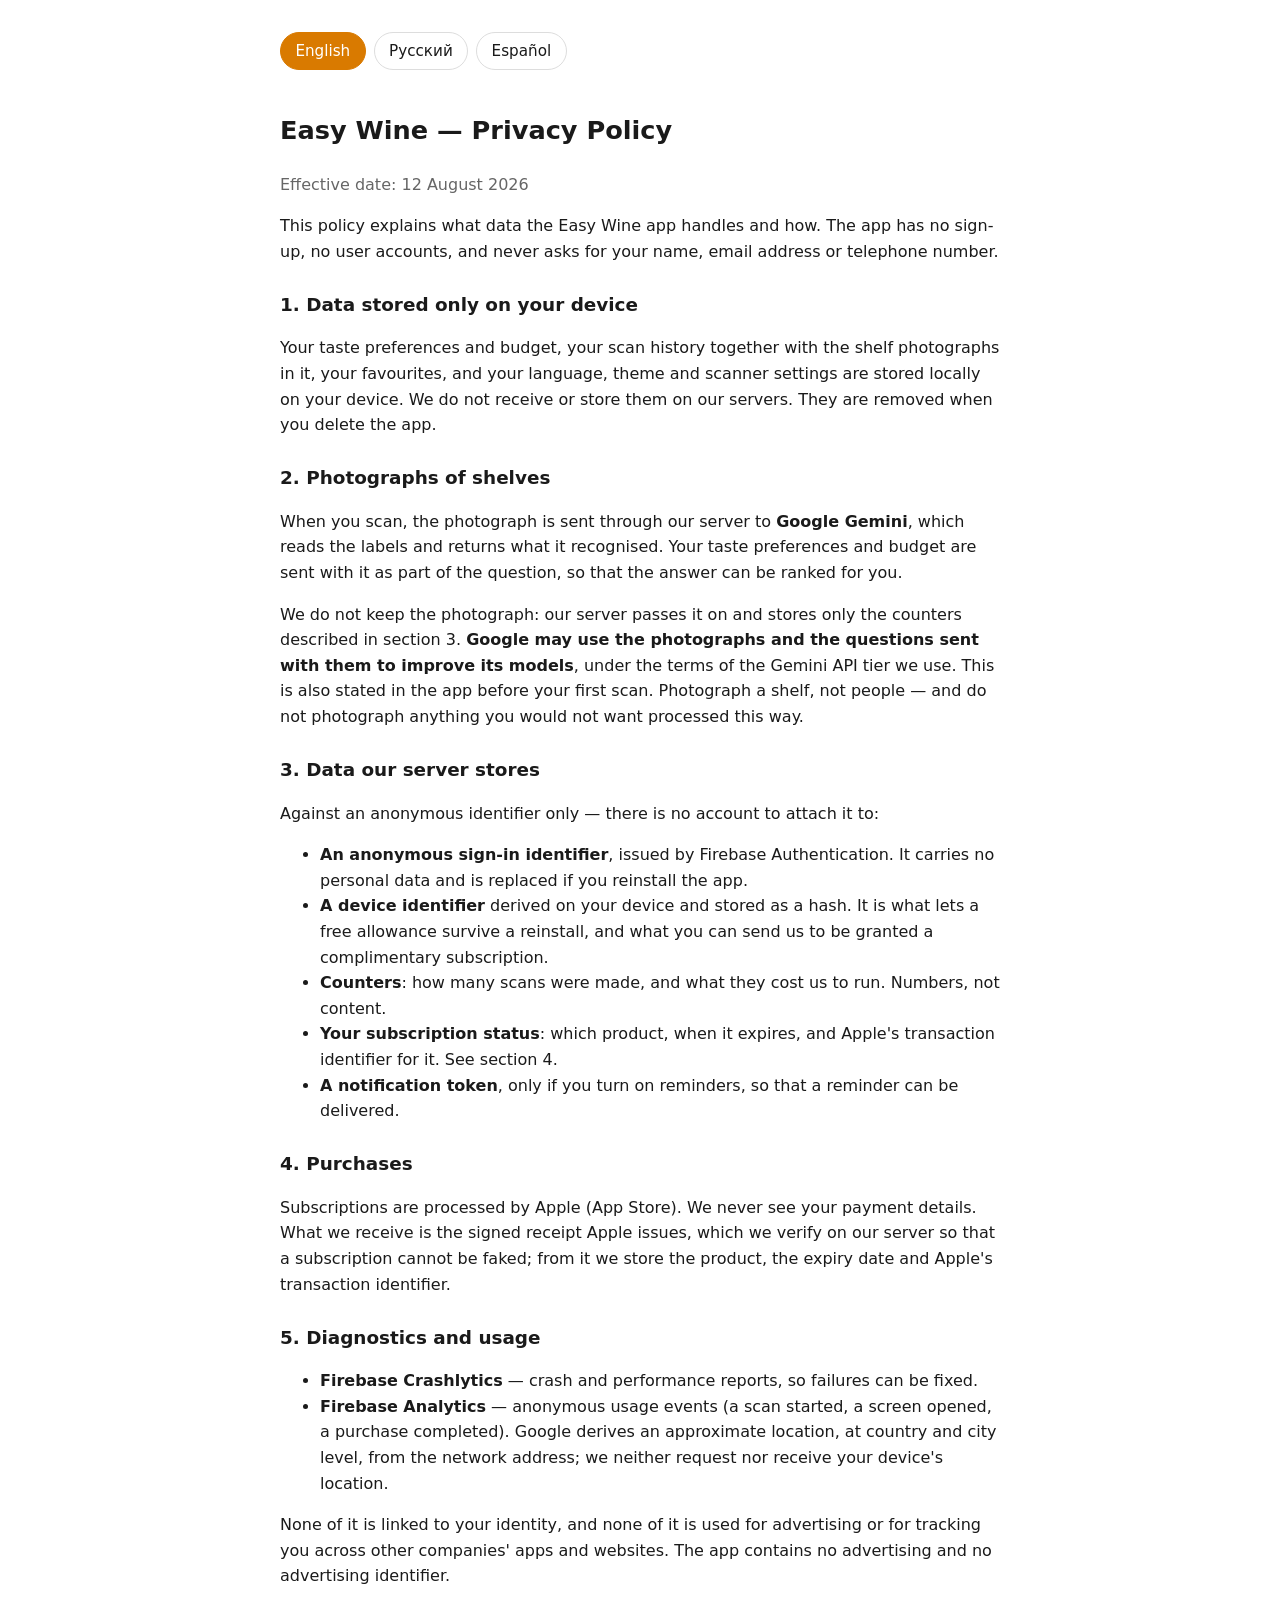
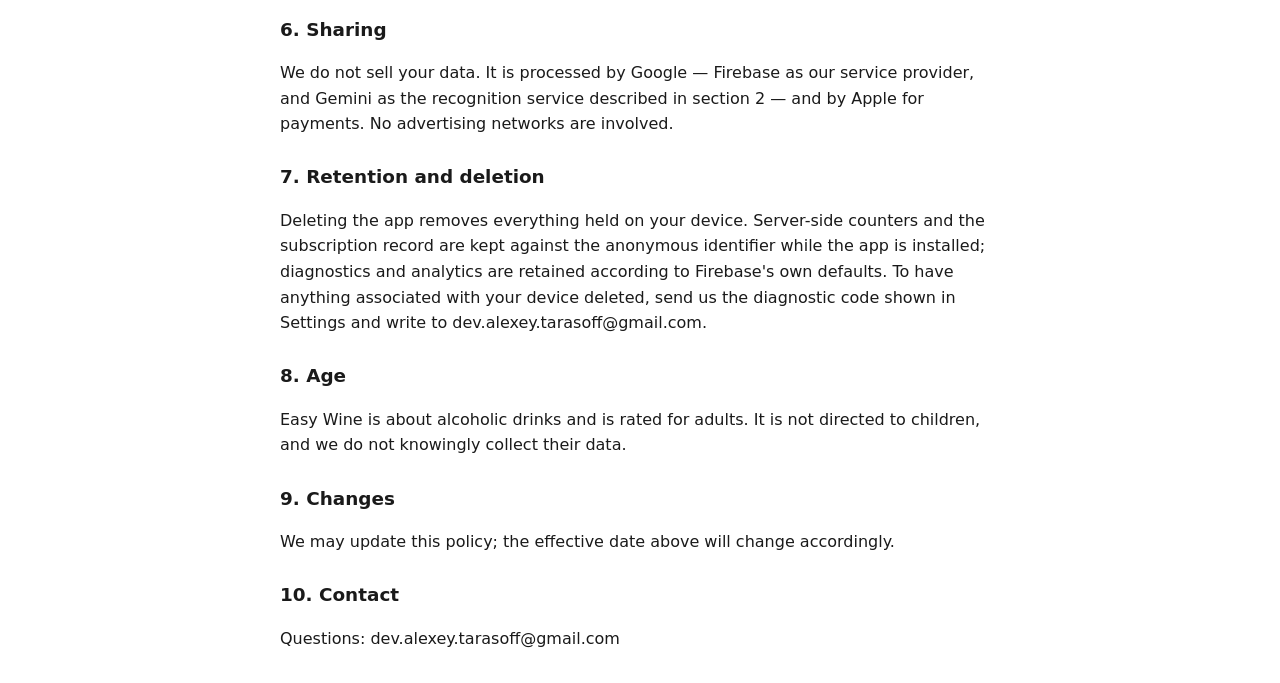
==== privacy-policy.html @ 425c682e "Publish the privacy policy, the terms and the support page Three documents in en/ru/es, chosen by th" ====
<!DOCTYPE html>
<html lang="en">
<head>
<meta charset="utf-8">
<meta name="viewport" content="width=device-width, initial-scale=1">
<title>Easy Wine — Privacy Policy</title>
<link rel="stylesheet" href="legal.css">
<!-- Records that scripting is on before anything paints, so the stacked no-JS layout never flashes. -->
<script>document.documentElement.className = 'js';</script>
</head>
<body>

<!-- Host this file (GitHub Pages) and use its URL in App Store Connect and in the app's paywall.
     Unlike EasyCook there is no in-app copy of this text to drift from: the app links out to the
     hosted page, so this file is the only wording there is. Section 2 must keep matching the
     notice shown before the first scan (Strings.Notice.body) and the App Privacy answers in
     docs/TESTFLIGHT.md — those three are the ones a reviewer can hold side by side. -->

<section data-lang="en" data-title="Easy Wine — Privacy Policy">
<h1>Easy Wine — Privacy Policy</h1>
<p class="muted">Effective date: 12 August 2026</p>

<p>This policy explains what data the Easy Wine app handles and how. The app has no sign-up, no user accounts, and never asks for your name, email address or telephone number.</p>

<h2>1. Data stored only on your device</h2>
<p>Your taste preferences and budget, your scan history together with the shelf photographs in it, your favourites, and your language, theme and scanner settings are stored locally on your device. We do not receive or store them on our servers. They are removed when you delete the app.</p>

<h2>2. Photographs of shelves</h2>
<p>When you scan, the photograph is sent through our server to <strong>Google Gemini</strong>, which reads the labels and returns what it recognised. Your taste preferences and budget are sent with it as part of the question, so that the answer can be ranked for you.</p>
<p>We do not keep the photograph: our server passes it on and stores only the counters described in section 3. <strong>Google may use the photographs and the questions sent with them to improve its models</strong>, under the terms of the Gemini API tier we use. This is also stated in the app before your first scan. Photograph a shelf, not people — and do not photograph anything you would not want processed this way.</p>

<h2>3. Data our server stores</h2>
<p>Against an anonymous identifier only — there is no account to attach it to:</p>
<ul>
  <li><strong>An anonymous sign-in identifier</strong>, issued by Firebase Authentication. It carries no personal data and is replaced if you reinstall the app.</li>
  <li><strong>A device identifier</strong> derived on your device and stored as a hash. It is what lets a free allowance survive a reinstall, and what you can send us to be granted a complimentary subscription.</li>
  <li><strong>Counters</strong>: how many scans were made, and what they cost us to run. Numbers, not content.</li>
  <li><strong>Your subscription status</strong>: which product, when it expires, and Apple's transaction identifier for it. See section 4.</li>
  <li><strong>A notification token</strong>, only if you turn on reminders, so that a reminder can be delivered.</li>
</ul>

<h2>4. Purchases</h2>
<p>Subscriptions are processed by Apple (App Store). We never see your payment details. What we receive is the signed receipt Apple issues, which we verify on our server so that a subscription cannot be faked; from it we store the product, the expiry date and Apple's transaction identifier.</p>

<h2>5. Diagnostics and usage</h2>
<ul>
  <li><strong>Firebase Crashlytics</strong> — crash and performance reports, so failures can be fixed.</li>
  <li><strong>Firebase Analytics</strong> — anonymous usage events (a scan started, a screen opened, a purchase completed). Google derives an approximate location, at country and city level, from the network address; we neither request nor receive your device's location.</li>
</ul>
<p>None of it is linked to your identity, and none of it is used for advertising or for tracking you across other companies' apps and websites. The app contains no advertising and no advertising identifier.</p>

<h2>6. Sharing</h2>
<p>We do not sell your data. It is processed by Google — Firebase as our service provider, and Gemini as the recognition service described in section 2 — and by Apple for payments. No advertising networks are involved.</p>

<h2>7. Retention and deletion</h2>
<p>Deleting the app removes everything held on your device. Server-side counters and the subscription record are kept against the anonymous identifier while the app is installed; diagnostics and analytics are retained according to Firebase's own defaults. To have anything associated with your device deleted, send us the diagnostic code shown in Settings and write to dev.alexey.tarasoff@gmail.com.</p>

<h2>8. Age</h2>
<p>Easy Wine is about alcoholic drinks and is rated for adults. It is not directed to children, and we do not knowingly collect their data.</p>

<h2>9. Changes</h2>
<p>We may update this policy; the effective date above will change accordingly.</p>

<h2>10. Contact</h2>
<p>Questions: dev.alexey.tarasoff@gmail.com</p>
</section>

<section data-lang="ru" lang="ru" data-title="Easy Wine — Политика конфиденциальности">
<h1>Easy Wine — Политика конфиденциальности</h1>
<p class="muted">Дата вступления в силу: 12 августа 2026</p>

<p>Эта политика описывает, какие данные обрабатывает приложение Easy Wine. В приложении нет регистрации и аккаунтов; мы не спрашиваем ни имя, ни почту, ни телефон.</p>

<h2>1. Данные, которые хранятся только на устройстве</h2>
<p>Ваши вкусовые предпочтения и бюджет, история сканов вместе с фотографиями полок, избранное, а также язык, тема и настройки сканера хранятся локально на вашем устройстве. Мы не получаем и не храним их на своих серверах. Они удаляются вместе с приложением.</p>

<h2>2. Фотографии полок</h2>
<p>Когда вы сканируете полку, фотография уходит через наш сервер в <strong>Google Gemini</strong>: он читает этикетки и возвращает распознанное. Вместе с ней передаются ваши вкусовые предпочтения и бюджет — как часть вопроса, чтобы ответ был отсортирован под вас.</p>
<p>Фотографию мы у себя не храним: сервер передаёт её дальше и сохраняет только счётчики из раздела 3. <strong>Google вправе использовать фотографии и заданные с ними вопросы для улучшения своих моделей</strong> — на условиях того тарифа Gemini API, которым мы пользуемся. То же самое сказано в приложении перед первым сканом. Снимайте полку, а не людей, и не снимайте того, что не хотели бы отправлять на такую обработку.</p>

<h2>3. Данные, которые хранит наш сервер</h2>
<p>Только против анонимного идентификатора — привязывать их не к чему, аккаунта нет:</p>
<ul>
  <li><strong>Анонимный идентификатор входа</strong>, выданный Firebase Authentication. Личных данных не несёт и заменяется при переустановке приложения.</li>
  <li><strong>Идентификатор устройства</strong>, вычисленный на устройстве и сохранённый в виде хеша. Именно он позволяет бесплатным сканам пережить переустановку, и его же можно прислать нам, чтобы получить подписку в подарок.</li>
  <li><strong>Счётчики</strong>: сколько сканов сделано и во сколько они нам обошлись. Числа, не содержимое.</li>
  <li><strong>Статус подписки</strong>: какой продукт, до какого числа и идентификатор транзакции Apple. См. раздел 4.</li>
  <li><strong>Токен уведомлений</strong> — только если вы включили напоминания, чтобы напоминание могло дойти.</li>
</ul>

<h2>4. Покупки</h2>
<p>Подписки обрабатывает Apple (App Store). Платёжных данных мы не видим никогда. К нам приходит подписанный Apple чек, который мы проверяем на своём сервере, чтобы подписку нельзя было подделать; из него сохраняются продукт, дата окончания и идентификатор транзакции Apple.</p>

<h2>5. Диагностика и использование</h2>
<ul>
  <li><strong>Firebase Crashlytics</strong> — отчёты о сбоях и производительности, чтобы чинить ошибки.</li>
  <li><strong>Firebase Analytics</strong> — анонимные события использования (скан начался, экран открыт, покупка совершена). По сетевому адресу Google определяет приблизительное местоположение с точностью до страны и города; собственную геолокацию устройства мы не запрашиваем и не получаем.</li>
</ul>
<p>Ничто из этого не привязано к вашей личности и не используется ни для рекламы, ни для слежения за вами в чужих приложениях и сайтах. Рекламы и рекламного идентификатора в приложении нет.</p>

<h2>6. Передача данных</h2>
<p>Мы не продаём ваши данные. Их обрабатывает Google — Firebase как наш поставщик услуг и Gemini как сервис распознавания из раздела 2 — и Apple для платежей. Рекламные сети не участвуют.</p>

<h2>7. Хранение и удаление</h2>
<p>Удаление приложения убирает всё, что лежало на устройстве. Серверные счётчики и запись о подписке хранятся против анонимного идентификатора, пока приложение установлено; диагностика и аналитика — по умолчанию Firebase. Чтобы удалить связанное с вашим устройством, пришлите код диагностики из настроек на dev.alexey.tarasoff@gmail.com.</p>

<h2>8. Возраст</h2>
<p>Easy Wine — приложение об алкогольных напитках, с возрастным рейтингом для взрослых. Детям оно не адресовано, и мы сознательно не собираем их данные.</p>

<h2>9. Изменения</h2>
<p>Мы можем обновлять эту политику; дата вступления в силу выше будет соответственно меняться.</p>

<h2>10. Контакты</h2>
<p>Вопросы: dev.alexey.tarasoff@gmail.com</p>
</section>

<section data-lang="es" lang="es" data-title="Easy Wine — Política de privacidad">
<h1>Easy Wine — Política de privacidad</h1>
<p class="muted">Fecha de entrada en vigor: 12 de agosto de 2026</p>

<p>Esta política describe qué datos trata la aplicación Easy Wine. La aplicación no tiene registro ni cuentas de usuario, y nunca pide tu nombre, tu correo electrónico ni tu teléfono.</p>

<h2>1. Datos que se guardan solo en tu dispositivo</h2>
<p>Tus preferencias de gusto y tu presupuesto, el historial de escaneos junto con las fotografías de estanterías que contiene, tus favoritos y los ajustes de idioma, tema y escáner se guardan localmente en tu dispositivo. No los recibimos ni los almacenamos en nuestros servidores. Se eliminan al desinstalar la aplicación.</p>

<h2>2. Fotografías de estanterías</h2>
<p>Al escanear, la fotografía se envía a través de nuestro servidor a <strong>Google Gemini</strong>, que lee las etiquetas y devuelve lo que ha reconocido. Tus preferencias de gusto y tu presupuesto se envían con ella como parte de la pregunta, para que la respuesta se ordene pensando en ti.</p>
<p>Nosotros no conservamos la fotografía: nuestro servidor la transmite y guarda únicamente los contadores del apartado 3. <strong>Google puede usar las fotografías y las preguntas enviadas con ellas para mejorar sus modelos</strong>, según las condiciones del nivel de la API de Gemini que utilizamos. Esto también se indica en la aplicación antes del primer escaneo. Fotografía la estantería, no a personas, y no fotografíes nada que no quieras que se procese así.</p>

<h2>3. Datos que guarda nuestro servidor</h2>
<p>Solo frente a un identificador anónimo: no hay ninguna cuenta a la que vincularlos.</p>
<ul>
  <li><strong>Un identificador de inicio de sesión anónimo</strong>, emitido por Firebase Authentication. No contiene datos personales y se sustituye si reinstalas la aplicación.</li>
  <li><strong>Un identificador de dispositivo</strong>, calculado en tu dispositivo y guardado como hash. Es lo que permite que la cuota gratuita sobreviva a una reinstalación, y lo que puedes enviarnos para recibir una suscripción de regalo.</li>
  <li><strong>Contadores</strong>: cuántos escaneos se han hecho y cuánto nos han costado. Números, no contenido.</li>
  <li><strong>El estado de tu suscripción</strong>: qué producto, hasta cuándo y el identificador de transacción de Apple. Véase el apartado 4.</li>
  <li><strong>Un token de notificaciones</strong>, solo si activas los recordatorios, para que el recordatorio pueda llegar.</li>
</ul>

<h2>4. Compras</h2>
<p>Las suscripciones las procesa Apple (App Store). Nunca vemos tus datos de pago. Lo que recibimos es el recibo firmado que emite Apple, que verificamos en nuestro servidor para que una suscripción no se pueda falsificar; de él guardamos el producto, la fecha de caducidad y el identificador de transacción de Apple.</p>

<h2>5. Diagnóstico y uso</h2>
<ul>
  <li><strong>Firebase Crashlytics</strong> — informes de fallos y de rendimiento, para poder corregir errores.</li>
  <li><strong>Firebase Analytics</strong> — eventos de uso anónimos (un escaneo iniciado, una pantalla abierta, una compra completada). A partir de la dirección de red, Google deduce una ubicación aproximada a nivel de país y ciudad; nosotros no solicitamos ni recibimos la ubicación de tu dispositivo.</li>
</ul>
<p>Nada de esto está vinculado a tu identidad ni se usa para publicidad ni para seguirte por aplicaciones y sitios de otras empresas. La aplicación no contiene publicidad ni identificador publicitario.</p>

<h2>6. Cesión de datos</h2>
<p>No vendemos tus datos. Los trata Google — Firebase como proveedor de servicios y Gemini como el servicio de reconocimiento del apartado 2 — y Apple para los pagos. No intervienen redes publicitarias.</p>

<h2>7. Conservación y eliminación</h2>
<p>Desinstalar la aplicación elimina todo lo que había en el dispositivo. Los contadores del servidor y el registro de la suscripción se conservan frente al identificador anónimo mientras la aplicación esté instalada; el diagnóstico y la analítica, según los valores predeterminados de Firebase. Para eliminar lo asociado a tu dispositivo, envía el código de diagnóstico que aparece en los ajustes a dev.alexey.tarasoff@gmail.com.</p>

<h2>8. Edad</h2>
<p>Easy Wine trata sobre bebidas alcohólicas y tiene una clasificación por edades para adultos. No está dirigida a menores y no recogemos sus datos de forma consciente.</p>

<h2>9. Cambios</h2>
<p>Podemos actualizar esta política; la fecha de entrada en vigor indicada arriba cambiará en consecuencia.</p>

<h2>10. Contacto</h2>
<p>Preguntas: dev.alexey.tarasoff@gmail.com</p>
</section>

<script src="lang.js"></script>
</body>
</html>
---- legal.css ----
/* Shared by every page in this directory. Static hosting, no build step — one stylesheet instead of
   the same block pasted into four files, which is how the four had already drifted apart. */

body { font: 16px/1.6 -apple-system, system-ui, sans-serif; max-width: 720px; margin: 2rem auto; padding: 0 1rem; color: #1a1a1a; }
h1 { font-size: 1.6rem; }
h2 { font-size: 1.15rem; margin-top: 1.6rem; }
a { color: #d97a00; }
.muted { color: #666; }

/* The switcher is built by lang.js, so with scripting off there is no dead control to click. */
.langs { display: flex; flex-wrap: wrap; gap: .5rem; margin: 0 0 2.5rem; }
.langs a { padding: .35rem .9rem; border: 1px solid #ddd; border-radius: 999px; text-decoration: none; color: #1a1a1a; font-size: .95rem; }
.langs a[aria-current="true"] { background: #d97a00; border-color: #d97a00; color: #fff; }

/* No JavaScript: nothing is hidden and the page reads as one document stacked in all three languages,
   which is what it did before the switcher existed. The rule separates those stacked copies; the `.js`
   variant below drops the separator once only one of them is on screen. The class is set in <head> so
   the stacked layout never flashes before the script at the end of <body> runs. */
[data-lang] + [data-lang] { margin-top: 3rem; padding-top: 2rem; border-top: 1px solid #ddd; }
.js [data-lang] + [data-lang] { margin-top: 0; padding-top: 0; border-top: none; }

@media (prefers-color-scheme: dark) {
  body { background: #141414; color: #e8e8e8; }
  .muted { color: #9a9a9a; }
  .langs a { border-color: #333; color: #e8e8e8; }
  [data-lang] + [data-lang] { border-top-color: #333; }
}
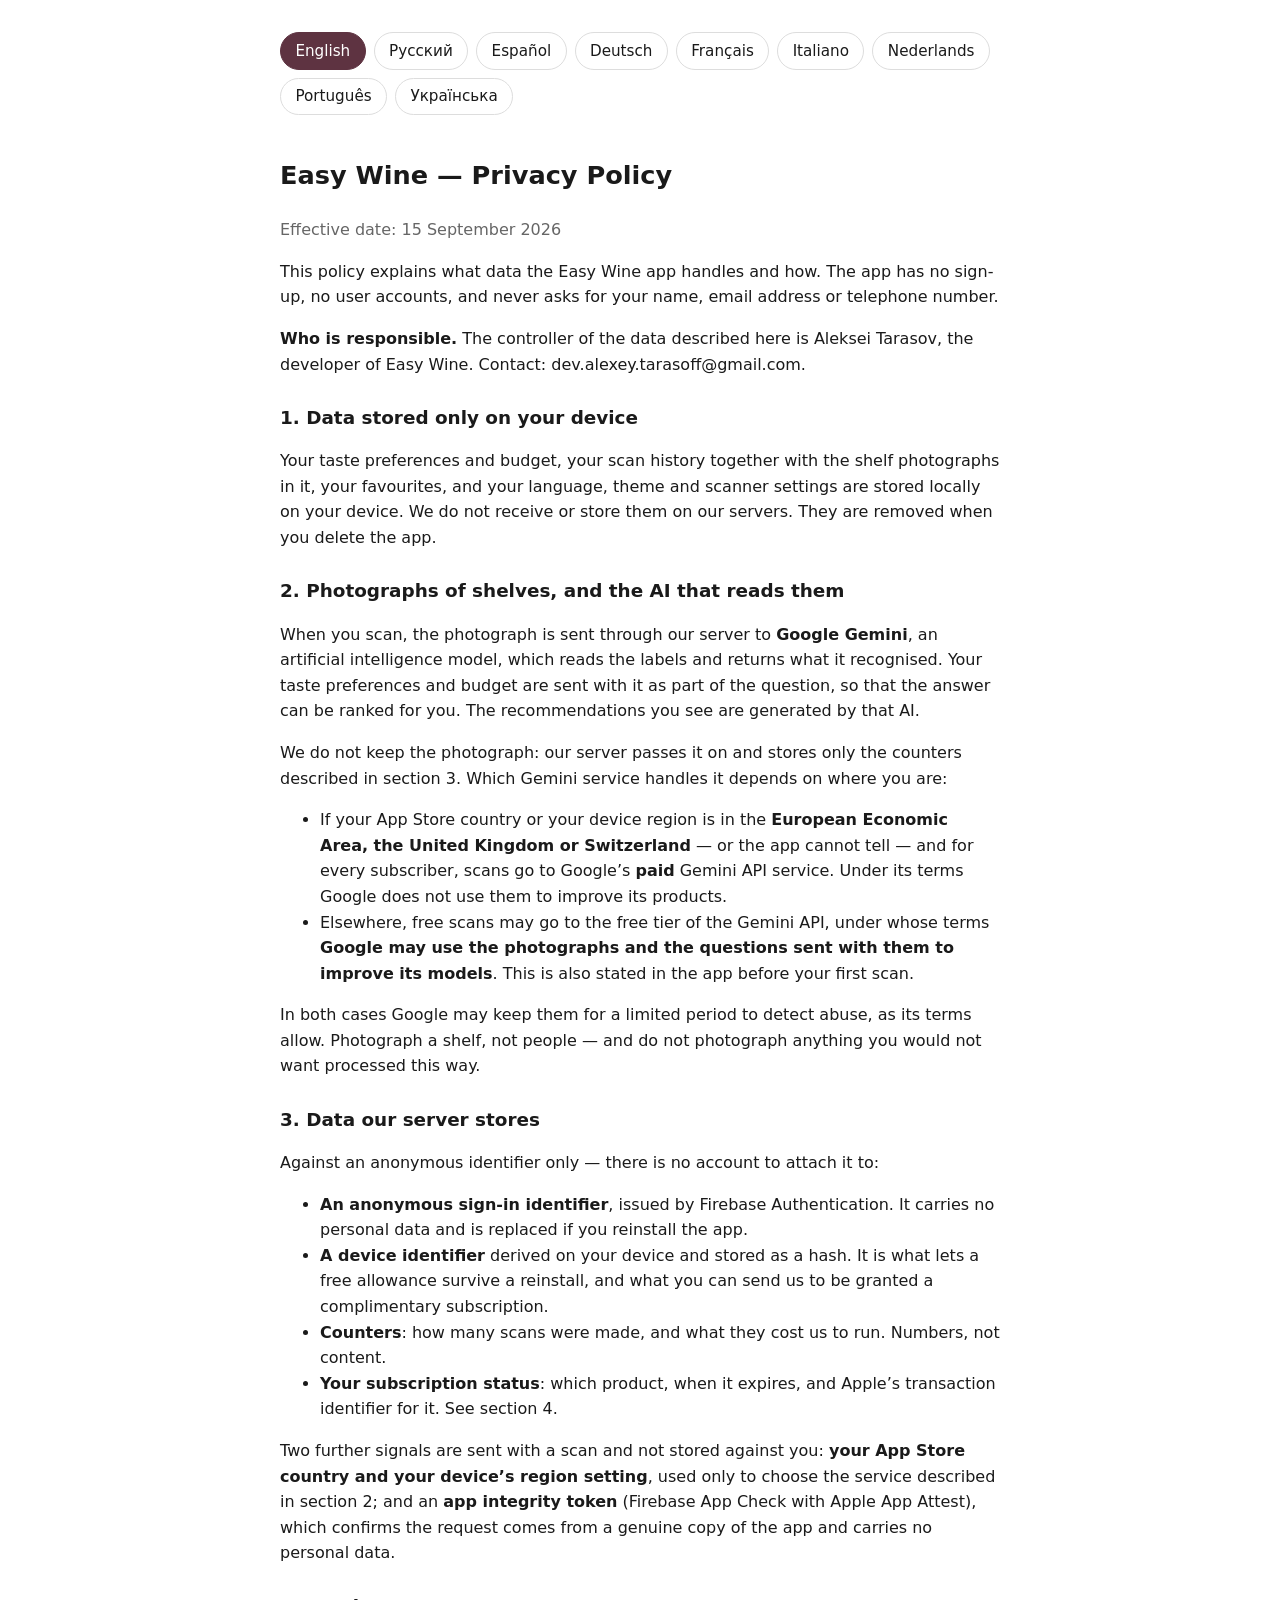
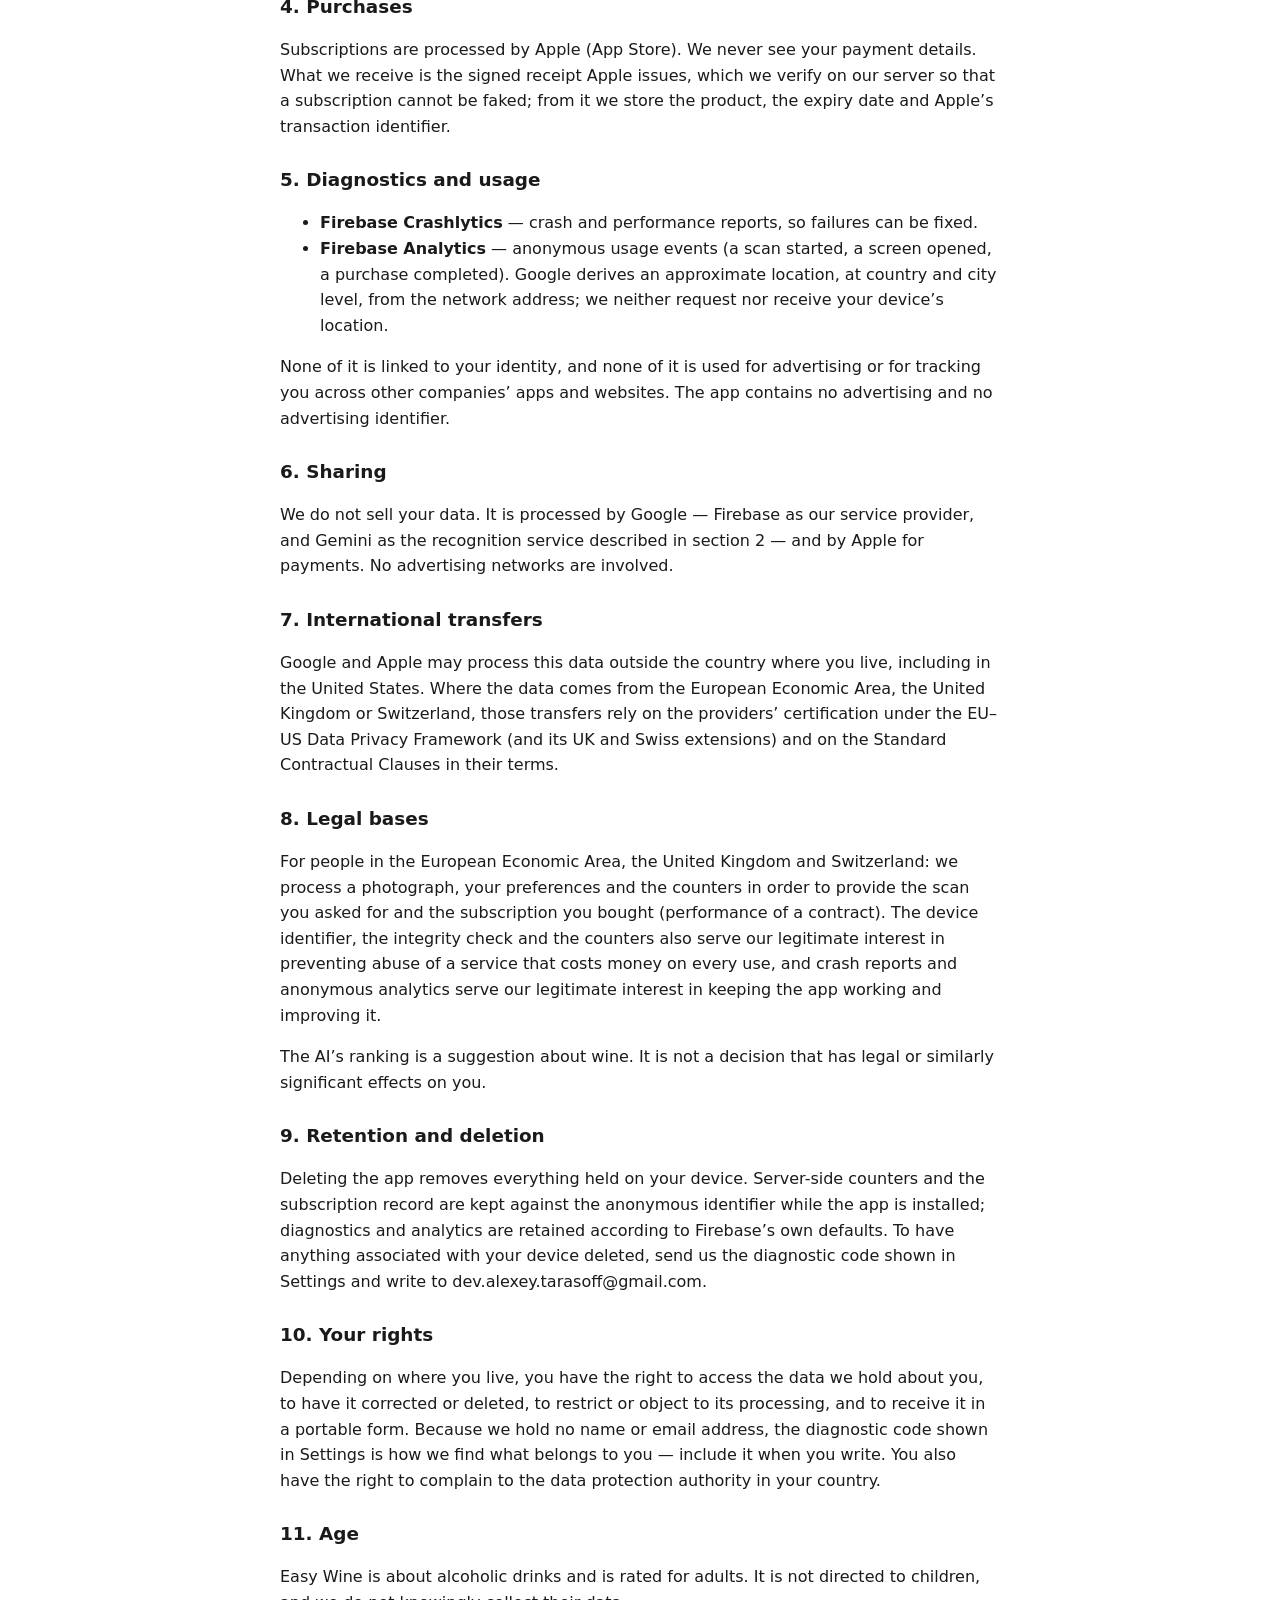
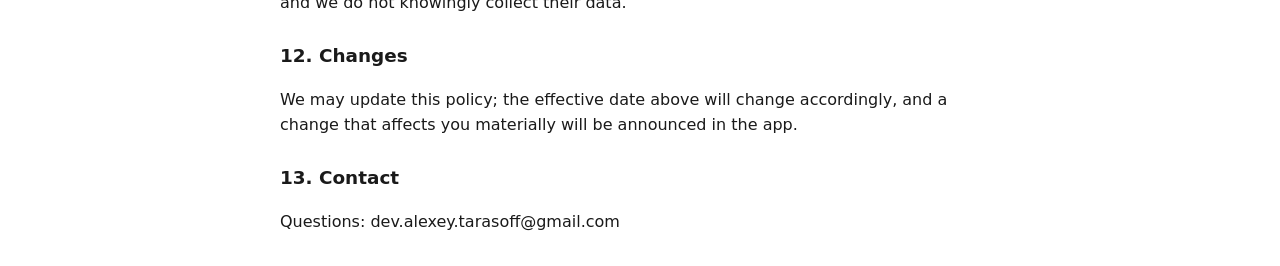
==== commit 14fb2394: "Nine languages; AI named, allowance changes and GDPR rights spelled out Published from easywine@0a36" ====
--- a/privacy-policy.html
+++ b/privacy-policy.html
@@ -18,16 +18,22 @@
 
 <section data-lang="en" data-title="Easy Wine — Privacy Policy">
 <h1>Easy Wine — Privacy Policy</h1>
-<p class="muted">Effective date: 12 August 2026</p>
+<p class="muted">Effective date: 15 September 2026</p>
 
 <p>This policy explains what data the Easy Wine app handles and how. The app has no sign-up, no user accounts, and never asks for your name, email address or telephone number.</p>
+<p><strong>Who is responsible.</strong> The controller of the data described here is Aleksei Tarasov, the developer of Easy Wine. Contact: dev.alexey.tarasoff@gmail.com.</p>
 
 <h2>1. Data stored only on your device</h2>
 <p>Your taste preferences and budget, your scan history together with the shelf photographs in it, your favourites, and your language, theme and scanner settings are stored locally on your device. We do not receive or store them on our servers. They are removed when you delete the app.</p>
 
-<h2>2. Photographs of shelves</h2>
-<p>When you scan, the photograph is sent through our server to <strong>Google Gemini</strong>, which reads the labels and returns what it recognised. Your taste preferences and budget are sent with it as part of the question, so that the answer can be ranked for you.</p>
-<p>We do not keep the photograph: our server passes it on and stores only the counters described in section 3. <strong>Google may use the photographs and the questions sent with them to improve its models</strong>, under the terms of the Gemini API tier we use. This is also stated in the app before your first scan. Photograph a shelf, not people — and do not photograph anything you would not want processed this way.</p>
+<h2>2. Photographs of shelves, and the AI that reads them</h2>
+<p>When you scan, the photograph is sent through our server to <strong>Google Gemini</strong>, an artificial intelligence model, which reads the labels and returns what it recognised. Your taste preferences and budget are sent with it as part of the question, so that the answer can be ranked for you. The recommendations you see are generated by that AI.</p>
+<p>We do not keep the photograph: our server passes it on and stores only the counters described in section 3. Which Gemini service handles it depends on where you are:</p>
+<ul>
+  <li>If your App Store country or your device region is in the <strong>European Economic Area, the United Kingdom or Switzerland</strong> — or the app cannot tell — and for every subscriber, scans go to Google’s <strong>paid</strong> Gemini API service. Under its terms Google does not use them to improve its products.</li>
+  <li>Elsewhere, free scans may go to the free tier of the Gemini API, under whose terms <strong>Google may use the photographs and the questions sent with them to improve its models</strong>. This is also stated in the app before your first scan.</li>
+</ul>
+<p>In both cases Google may keep them for a limited period to detect abuse, as its terms allow. Photograph a shelf, not people — and do not photograph anything you would not want processed this way.</p>
 
 <h2>3. Data our server stores</h2>
 <p>Against an anonymous identifier only — there is no account to attach it to:</p>
@@ -35,48 +41,64 @@
   <li><strong>An anonymous sign-in identifier</strong>, issued by Firebase Authentication. It carries no personal data and is replaced if you reinstall the app.</li>
   <li><strong>A device identifier</strong> derived on your device and stored as a hash. It is what lets a free allowance survive a reinstall, and what you can send us to be granted a complimentary subscription.</li>
   <li><strong>Counters</strong>: how many scans were made, and what they cost us to run. Numbers, not content.</li>
-  <li><strong>Your subscription status</strong>: which product, when it expires, and Apple's transaction identifier for it. See section 4.</li>
-  <li><strong>A notification token</strong>, only if you turn on reminders, so that a reminder can be delivered.</li>
-</ul>
+  <li><strong>Your subscription status</strong>: which product, when it expires, and Apple’s transaction identifier for it. See section 4.</li>
+</ul>
+<p>Two further signals are sent with a scan and not stored against you: <strong>your App Store country and your device’s region setting</strong>, used only to choose the service described in section 2; and an <strong>app integrity token</strong> (Firebase App Check with Apple App Attest), which confirms the request comes from a genuine copy of the app and carries no personal data.</p>
 
 <h2>4. Purchases</h2>
-<p>Subscriptions are processed by Apple (App Store). We never see your payment details. What we receive is the signed receipt Apple issues, which we verify on our server so that a subscription cannot be faked; from it we store the product, the expiry date and Apple's transaction identifier.</p>
+<p>Subscriptions are processed by Apple (App Store). We never see your payment details. What we receive is the signed receipt Apple issues, which we verify on our server so that a subscription cannot be faked; from it we store the product, the expiry date and Apple’s transaction identifier.</p>
 
 <h2>5. Diagnostics and usage</h2>
 <ul>
   <li><strong>Firebase Crashlytics</strong> — crash and performance reports, so failures can be fixed.</li>
-  <li><strong>Firebase Analytics</strong> — anonymous usage events (a scan started, a screen opened, a purchase completed). Google derives an approximate location, at country and city level, from the network address; we neither request nor receive your device's location.</li>
-</ul>
-<p>None of it is linked to your identity, and none of it is used for advertising or for tracking you across other companies' apps and websites. The app contains no advertising and no advertising identifier.</p>
+  <li><strong>Firebase Analytics</strong> — anonymous usage events (a scan started, a screen opened, a purchase completed). Google derives an approximate location, at country and city level, from the network address; we neither request nor receive your device’s location.</li>
+</ul>
+<p>None of it is linked to your identity, and none of it is used for advertising or for tracking you across other companies’ apps and websites. The app contains no advertising and no advertising identifier.</p>
 
 <h2>6. Sharing</h2>
 <p>We do not sell your data. It is processed by Google — Firebase as our service provider, and Gemini as the recognition service described in section 2 — and by Apple for payments. No advertising networks are involved.</p>
 
-<h2>7. Retention and deletion</h2>
-<p>Deleting the app removes everything held on your device. Server-side counters and the subscription record are kept against the anonymous identifier while the app is installed; diagnostics and analytics are retained according to Firebase's own defaults. To have anything associated with your device deleted, send us the diagnostic code shown in Settings and write to dev.alexey.tarasoff@gmail.com.</p>
-
-<h2>8. Age</h2>
+<h2>7. International transfers</h2>
+<p>Google and Apple may process this data outside the country where you live, including in the United States. Where the data comes from the European Economic Area, the United Kingdom or Switzerland, those transfers rely on the providers’ certification under the EU–US Data Privacy Framework (and its UK and Swiss extensions) and on the Standard Contractual Clauses in their terms.</p>
+
+<h2>8. Legal bases</h2>
+<p>For people in the European Economic Area, the United Kingdom and Switzerland: we process a photograph, your preferences and the counters in order to provide the scan you asked for and the subscription you bought (performance of a contract). The device identifier, the integrity check and the counters also serve our legitimate interest in preventing abuse of a service that costs money on every use, and crash reports and anonymous analytics serve our legitimate interest in keeping the app working and improving it.</p>
+<p>The AI’s ranking is a suggestion about wine. It is not a decision that has legal or similarly significant effects on you.</p>
+
+<h2>9. Retention and deletion</h2>
+<p>Deleting the app removes everything held on your device. Server-side counters and the subscription record are kept against the anonymous identifier while the app is installed; diagnostics and analytics are retained according to Firebase’s own defaults. To have anything associated with your device deleted, send us the diagnostic code shown in Settings and write to dev.alexey.tarasoff@gmail.com.</p>
+
+<h2>10. Your rights</h2>
+<p>Depending on where you live, you have the right to access the data we hold about you, to have it corrected or deleted, to restrict or object to its processing, and to receive it in a portable form. Because we hold no name or email address, the diagnostic code shown in Settings is how we find what belongs to you — include it when you write. You also have the right to complain to the data protection authority in your country.</p>
+
+<h2>11. Age</h2>
 <p>Easy Wine is about alcoholic drinks and is rated for adults. It is not directed to children, and we do not knowingly collect their data.</p>
 
-<h2>9. Changes</h2>
-<p>We may update this policy; the effective date above will change accordingly.</p>
-
-<h2>10. Contact</h2>
+<h2>12. Changes</h2>
+<p>We may update this policy; the effective date above will change accordingly, and a change that affects you materially will be announced in the app.</p>
+
+<h2>13. Contact</h2>
 <p>Questions: dev.alexey.tarasoff@gmail.com</p>
 </section>
 
 <section data-lang="ru" lang="ru" data-title="Easy Wine — Политика конфиденциальности">
 <h1>Easy Wine — Политика конфиденциальности</h1>
-<p class="muted">Дата вступления в силу: 12 августа 2026</p>
+<p class="muted">Дата вступления в силу: 15 сентября 2026</p>
 
 <p>Эта политика описывает, какие данные обрабатывает приложение Easy Wine. В приложении нет регистрации и аккаунтов; мы не спрашиваем ни имя, ни почту, ни телефон.</p>
+<p><strong>Кто отвечает за данные.</strong> Оператор (контролёр) описанных здесь данных — Алексей Тарасов (Aleksei Tarasov), разработчик Easy Wine. Связь: dev.alexey.tarasoff@gmail.com.</p>
 
 <h2>1. Данные, которые хранятся только на устройстве</h2>
 <p>Ваши вкусовые предпочтения и бюджет, история сканов вместе с фотографиями полок, избранное, а также язык, тема и настройки сканера хранятся локально на вашем устройстве. Мы не получаем и не храним их на своих серверах. Они удаляются вместе с приложением.</p>
 
-<h2>2. Фотографии полок</h2>
-<p>Когда вы сканируете полку, фотография уходит через наш сервер в <strong>Google Gemini</strong>: он читает этикетки и возвращает распознанное. Вместе с ней передаются ваши вкусовые предпочтения и бюджет — как часть вопроса, чтобы ответ был отсортирован под вас.</p>
-<p>Фотографию мы у себя не храним: сервер передаёт её дальше и сохраняет только счётчики из раздела 3. <strong>Google вправе использовать фотографии и заданные с ними вопросы для улучшения своих моделей</strong> — на условиях того тарифа Gemini API, которым мы пользуемся. То же самое сказано в приложении перед первым сканом. Снимайте полку, а не людей, и не снимайте того, что не хотели бы отправлять на такую обработку.</p>
+<h2>2. Фотографии полок и ИИ, который их читает</h2>
+<p>Когда вы сканируете полку, фотография уходит через наш сервер в <strong>Google Gemini</strong> — модель искусственного интеллекта, — которая читает этикетки и возвращает распознанное. Вместе с ней передаются ваши вкусовые предпочтения и бюджет — как часть вопроса, чтобы ответ был отсортирован под вас. Рекомендации, которые вы видите, сгенерированы этим ИИ.</p>
+<p>Фотографию мы у себя не храним: сервер передаёт её дальше и сохраняет только счётчики из раздела 3. Какой сервис Gemini её обработает, зависит от того, где вы находитесь:</p>
+<ul>
+  <li>Если страна вашего App Store или регион устройства — в <strong>Европейской экономической зоне, Великобритании или Швейцарии</strong> (или приложение не может этого определить), а также для всех подписчиков сканы уходят в <strong>платный</strong> сервис Gemini API. По его условиям Google не использует их для улучшения своих продуктов.</li>
+  <li>В остальных случаях бесплатные сканы могут уходить в бесплатный уровень Gemini API, по условиям которого <strong>Google вправе использовать фотографии и заданные с ними вопросы для улучшения своих моделей</strong>. То же самое сказано в приложении перед первым сканом.</li>
+</ul>
+<p>В обоих случаях Google может хранить их ограниченное время для выявления злоупотреблений, как допускают его условия. Снимайте полку, а не людей, и не снимайте того, что не хотели бы отправлять на такую обработку.</p>
 
 <h2>3. Данные, которые хранит наш сервер</h2>
 <p>Только против анонимного идентификатора — привязывать их не к чему, аккаунта нет:</p>
@@ -85,8 +107,8 @@
   <li><strong>Идентификатор устройства</strong>, вычисленный на устройстве и сохранённый в виде хеша. Именно он позволяет бесплатным сканам пережить переустановку, и его же можно прислать нам, чтобы получить подписку в подарок.</li>
   <li><strong>Счётчики</strong>: сколько сканов сделано и во сколько они нам обошлись. Числа, не содержимое.</li>
   <li><strong>Статус подписки</strong>: какой продукт, до какого числа и идентификатор транзакции Apple. См. раздел 4.</li>
-  <li><strong>Токен уведомлений</strong> — только если вы включили напоминания, чтобы напоминание могло дойти.</li>
-</ul>
+</ul>
+<p>Ещё два сигнала отправляются вместе со сканом и не сохраняются за вами: <strong>страна вашего App Store и регион в настройках устройства</strong> — только чтобы выбрать сервис из раздела 2; и <strong>токен целостности приложения</strong> (Firebase App Check с Apple App Attest), который подтверждает, что запрос пришёл из настоящей копии приложения, и личных данных не несёт.</p>
 
 <h2>4. Покупки</h2>
 <p>Подписки обрабатывает Apple (App Store). Платёжных данных мы не видим никогда. К нам приходит подписанный Apple чек, который мы проверяем на своём сервере, чтобы подписку нельзя было подделать; из него сохраняются продукт, дата окончания и идентификатор транзакции Apple.</p>
@@ -101,31 +123,47 @@
 <h2>6. Передача данных</h2>
 <p>Мы не продаём ваши данные. Их обрабатывает Google — Firebase как наш поставщик услуг и Gemini как сервис распознавания из раздела 2 — и Apple для платежей. Рекламные сети не участвуют.</p>
 
-<h2>7. Хранение и удаление</h2>
+<h2>7. Трансграничная передача</h2>
+<p>Google и Apple могут обрабатывать эти данные за пределами страны вашего проживания, в том числе в США. Для данных из Европейской экономической зоны, Великобритании и Швейцарии такая передача опирается на сертификацию этих поставщиков по EU–US Data Privacy Framework (и его британскому и швейцарскому расширениям) и на стандартные договорные условия в их соглашениях.</p>
+
+<h2>8. Правовые основания</h2>
+<p>Для людей в Европейской экономической зоне, Великобритании и Швейцарии: фотографию, ваши предпочтения и счётчики мы обрабатываем, чтобы выполнить запрошенный вами скан и предоставить купленную подписку (исполнение договора). Идентификатор устройства, проверка целостности и счётчики служат также нашему законному интересу — не допускать злоупотреблений сервисом, каждое использование которого стоит денег; отчёты о сбоях и анонимная аналитика — законному интересу поддерживать работу приложения и улучшать его.</p>
+<p>Ранжирование от ИИ — это совет о вине. Оно не является решением, которое влечёт для вас юридические или сходные по значимости последствия.</p>
+
+<h2>9. Хранение и удаление</h2>
 <p>Удаление приложения убирает всё, что лежало на устройстве. Серверные счётчики и запись о подписке хранятся против анонимного идентификатора, пока приложение установлено; диагностика и аналитика — по умолчанию Firebase. Чтобы удалить связанное с вашим устройством, пришлите код диагностики из настроек на dev.alexey.tarasoff@gmail.com.</p>
 
-<h2>8. Возраст</h2>
+<h2>10. Ваши права</h2>
+<p>В зависимости от места проживания вы вправе получить доступ к данным, которые мы о вас храним, потребовать их исправить или удалить, ограничить их обработку или возразить против неё, а также получить их в переносимом виде. Имени и почты у нас нет, поэтому найти ваши данные позволяет код диагностики из настроек — приложите его к письму. Вы также вправе подать жалобу в орган по защите данных своей страны.</p>
+
+<h2>11. Возраст</h2>
 <p>Easy Wine — приложение об алкогольных напитках, с возрастным рейтингом для взрослых. Детям оно не адресовано, и мы сознательно не собираем их данные.</p>
 
-<h2>9. Изменения</h2>
-<p>Мы можем обновлять эту политику; дата вступления в силу выше будет соответственно меняться.</p>
-
-<h2>10. Контакты</h2>
+<h2>12. Изменения</h2>
+<p>Мы можем обновлять эту политику; дата вступления в силу выше будет соответственно меняться, а о существенных для вас изменениях мы сообщим в приложении.</p>
+
+<h2>13. Контакты</h2>
 <p>Вопросы: dev.alexey.tarasoff@gmail.com</p>
 </section>
 
 <section data-lang="es" lang="es" data-title="Easy Wine — Política de privacidad">
 <h1>Easy Wine — Política de privacidad</h1>
-<p class="muted">Fecha de entrada en vigor: 12 de agosto de 2026</p>
+<p class="muted">Fecha de entrada en vigor: 15 de septiembre de 2026</p>
 
 <p>Esta política describe qué datos trata la aplicación Easy Wine. La aplicación no tiene registro ni cuentas de usuario, y nunca pide tu nombre, tu correo electrónico ni tu teléfono.</p>
+<p><strong>Responsable.</strong> El responsable del tratamiento de los datos aquí descritos es Aleksei Tarasov, desarrollador de Easy Wine. Contacto: dev.alexey.tarasoff@gmail.com.</p>
 
 <h2>1. Datos que se guardan solo en tu dispositivo</h2>
 <p>Tus preferencias de gusto y tu presupuesto, el historial de escaneos junto con las fotografías de estanterías que contiene, tus favoritos y los ajustes de idioma, tema y escáner se guardan localmente en tu dispositivo. No los recibimos ni los almacenamos en nuestros servidores. Se eliminan al desinstalar la aplicación.</p>
 
-<h2>2. Fotografías de estanterías</h2>
-<p>Al escanear, la fotografía se envía a través de nuestro servidor a <strong>Google Gemini</strong>, que lee las etiquetas y devuelve lo que ha reconocido. Tus preferencias de gusto y tu presupuesto se envían con ella como parte de la pregunta, para que la respuesta se ordene pensando en ti.</p>
-<p>Nosotros no conservamos la fotografía: nuestro servidor la transmite y guarda únicamente los contadores del apartado 3. <strong>Google puede usar las fotografías y las preguntas enviadas con ellas para mejorar sus modelos</strong>, según las condiciones del nivel de la API de Gemini que utilizamos. Esto también se indica en la aplicación antes del primer escaneo. Fotografía la estantería, no a personas, y no fotografíes nada que no quieras que se procese así.</p>
+<h2>2. Fotografías de estanterías y la IA que las lee</h2>
+<p>Al escanear, la fotografía se envía a través de nuestro servidor a <strong>Google Gemini</strong>, un modelo de inteligencia artificial, que lee las etiquetas y devuelve lo que ha reconocido. Tus preferencias de gusto y tu presupuesto se envían con ella como parte de la pregunta, para que la respuesta se ordene pensando en ti. Las recomendaciones que ves las genera esa IA.</p>
+<p>Nosotros no conservamos la fotografía: nuestro servidor la transmite y guarda únicamente los contadores del apartado 3. Qué servicio de Gemini la trata depende de dónde estés:</p>
+<ul>
+  <li>Si el país de tu App Store o la región de tu dispositivo está en el <strong>Espacio Económico Europeo, el Reino Unido o Suiza</strong> — o la aplicación no puede saberlo —, y para todos los suscriptores, los escaneos van al servicio <strong>de pago</strong> de la API de Gemini. Según sus condiciones, Google no los usa para mejorar sus productos.</li>
+  <li>En los demás casos, los escaneos gratuitos pueden ir al nivel gratuito de la API de Gemini, según cuyas condiciones <strong>Google puede usar las fotografías y las preguntas enviadas con ellas para mejorar sus modelos</strong>. Esto también se indica en la aplicación antes del primer escaneo.</li>
+</ul>
+<p>En ambos casos Google puede conservarlos durante un tiempo limitado para detectar abusos, como permiten sus condiciones. Fotografía la estantería, no a personas, y no fotografíes nada que no quieras que se procese así.</p>
 
 <h2>3. Datos que guarda nuestro servidor</h2>
 <p>Solo frente a un identificador anónimo: no hay ninguna cuenta a la que vincularlos.</p>
@@ -134,8 +172,8 @@
   <li><strong>Un identificador de dispositivo</strong>, calculado en tu dispositivo y guardado como hash. Es lo que permite que la cuota gratuita sobreviva a una reinstalación, y lo que puedes enviarnos para recibir una suscripción de regalo.</li>
   <li><strong>Contadores</strong>: cuántos escaneos se han hecho y cuánto nos han costado. Números, no contenido.</li>
   <li><strong>El estado de tu suscripción</strong>: qué producto, hasta cuándo y el identificador de transacción de Apple. Véase el apartado 4.</li>
-  <li><strong>Un token de notificaciones</strong>, solo si activas los recordatorios, para que el recordatorio pueda llegar.</li>
-</ul>
+</ul>
+<p>Con cada escaneo se envían además dos señales que no se guardan asociadas a ti: <strong>el país de tu App Store y la región configurada en tu dispositivo</strong>, usados solo para elegir el servicio del apartado 2; y un <strong>token de integridad de la aplicación</strong> (Firebase App Check con Apple App Attest), que confirma que la solicitud procede de una copia auténtica de la aplicación y no contiene datos personales.</p>
 
 <h2>4. Compras</h2>
 <p>Las suscripciones las procesa Apple (App Store). Nunca vemos tus datos de pago. Lo que recibimos es el recibo firmado que emite Apple, que verificamos en nuestro servidor para que una suscripción no se pueda falsificar; de él guardamos el producto, la fecha de caducidad y el identificador de transacción de Apple.</p>
@@ -150,17 +188,417 @@
 <h2>6. Cesión de datos</h2>
 <p>No vendemos tus datos. Los trata Google — Firebase como proveedor de servicios y Gemini como el servicio de reconocimiento del apartado 2 — y Apple para los pagos. No intervienen redes publicitarias.</p>
 
-<h2>7. Conservación y eliminación</h2>
+<h2>7. Transferencias internacionales</h2>
+<p>Google y Apple pueden tratar estos datos fuera del país donde vives, incluso en Estados Unidos. Cuando los datos proceden del Espacio Económico Europeo, el Reino Unido o Suiza, esas transferencias se basan en la certificación de estos proveedores en el Marco de Privacidad de Datos UE-EE. UU. (y sus extensiones británica y suiza) y en las cláusulas contractuales tipo de sus condiciones.</p>
+
+<h2>8. Bases jurídicas</h2>
+<p>Para personas del Espacio Económico Europeo, el Reino Unido y Suiza: tratamos la fotografía, tus preferencias y los contadores para prestarte el escaneo que pides y la suscripción que has comprado (ejecución de un contrato). El identificador de dispositivo, la comprobación de integridad y los contadores sirven además a nuestro interés legítimo en evitar el abuso de un servicio que cuesta dinero en cada uso, y los informes de fallos y la analítica anónima, a nuestro interés legítimo en mantener la aplicación funcionando y mejorarla.</p>
+<p>La clasificación que hace la IA es una sugerencia sobre vinos. No es una decisión que produzca efectos jurídicos sobre ti ni te afecte de forma similarmente significativa.</p>
+
+<h2>9. Conservación y eliminación</h2>
 <p>Desinstalar la aplicación elimina todo lo que había en el dispositivo. Los contadores del servidor y el registro de la suscripción se conservan frente al identificador anónimo mientras la aplicación esté instalada; el diagnóstico y la analítica, según los valores predeterminados de Firebase. Para eliminar lo asociado a tu dispositivo, envía el código de diagnóstico que aparece en los ajustes a dev.alexey.tarasoff@gmail.com.</p>
 
-<h2>8. Edad</h2>
+<h2>10. Tus derechos</h2>
+<p>Según dónde vivas, tienes derecho a acceder a los datos que guardamos sobre ti, a rectificarlos o suprimirlos, a limitar u oponerte a su tratamiento y a recibirlos en un formato portable. Como no guardamos nombre ni correo, el código de diagnóstico de los ajustes es lo que nos permite encontrar lo que es tuyo: inclúyelo al escribirnos. También tienes derecho a reclamar ante la autoridad de protección de datos de tu país.</p>
+
+<h2>11. Edad</h2>
 <p>Easy Wine trata sobre bebidas alcohólicas y tiene una clasificación por edades para adultos. No está dirigida a menores y no recogemos sus datos de forma consciente.</p>
 
-<h2>9. Cambios</h2>
-<p>Podemos actualizar esta política; la fecha de entrada en vigor indicada arriba cambiará en consecuencia.</p>
-
-<h2>10. Contacto</h2>
+<h2>12. Cambios</h2>
+<p>Podemos actualizar esta política; la fecha de entrada en vigor indicada arriba cambiará en consecuencia, y los cambios que te afecten de forma sustancial se anunciarán en la aplicación.</p>
+
+<h2>13. Contacto</h2>
 <p>Preguntas: dev.alexey.tarasoff@gmail.com</p>
+</section>
+
+<section data-lang="de" lang="de" data-title="Easy Wine — Datenschutzerklärung">
+<h1>Easy Wine — Datenschutzerklärung</h1>
+<p class="muted">Gültig ab: 15. September 2026</p>
+
+<p>Diese Erklärung beschreibt, welche Daten die App Easy Wine verarbeitet und wie. Die App hat keine Registrierung und keine Nutzerkonten und fragt nie nach deinem Namen, deiner E-Mail-Adresse oder deiner Telefonnummer.</p>
+<p><strong>Wer verantwortlich ist.</strong> Verantwortlicher für die hier beschriebenen Daten ist Aleksei Tarasov, der Entwickler von Easy Wine. Kontakt: dev.alexey.tarasoff@gmail.com.</p>
+
+<h2>1. Nur auf deinem Gerät gespeicherte Daten</h2>
+<p>Deine Geschmacksvorlieben und dein Budget, dein Scan-Verlauf samt den darin enthaltenen Regalfotos, deine Favoriten sowie deine Einstellungen für Sprache, Erscheinungsbild und Scanner werden lokal auf deinem Gerät gespeichert. Wir erhalten sie nicht und speichern sie nicht auf unseren Servern. Sie werden entfernt, wenn du die App löschst.</p>
+
+<h2>2. Regalfotos und die KI, die sie liest</h2>
+<p>Wenn du scannst, wird das Foto über unseren Server an <strong>Google Gemini</strong> gesendet, ein Modell künstlicher Intelligenz, das die Etiketten liest und zurückgibt, was es erkannt hat. Deine Geschmacksvorlieben und dein Budget werden als Teil der Anfrage mitgesendet, damit die Antwort für dich sortiert werden kann. Die Empfehlungen, die du siehst, werden von dieser KI erzeugt.</p>
+<p>Wir bewahren das Foto nicht auf: Unser Server leitet es weiter und speichert nur die in Abschnitt 3 beschriebenen Zähler. Welcher Gemini-Dienst es verarbeitet, hängt davon ab, wo du dich befindest:</p>
+<ul>
+  <li>Wenn dein App-Store-Land oder die Region deines Geräts im <strong>Europäischen Wirtschaftsraum, im Vereinigten Königreich oder in der Schweiz</strong> liegt — oder die App das nicht feststellen kann — sowie für alle Abonnenten gehen Scans an den <strong>kostenpflichtigen</strong> Dienst der Gemini API von Google. Nach dessen Bedingungen verwendet Google sie nicht zur Verbesserung seiner Produkte.</li>
+  <li>Andernorts können Gratis-Scans an die kostenlose Stufe der Gemini API gehen, nach deren Bedingungen <strong>Google die Fotos und die mit ihnen gesendeten Anfragen zur Verbesserung seiner Modelle verwenden darf</strong>. Darauf weist die App auch vor deinem ersten Scan hin.</li>
+</ul>
+<p>In beiden Fällen kann Google sie, soweit seine Bedingungen dies zulassen, für einen begrenzten Zeitraum zur Erkennung von Missbrauch aufbewahren. Fotografiere ein Regal, keine Personen — und nichts, was du nicht auf diese Weise verarbeitet haben möchtest.</p>
+
+<h2>3. Auf unserem Server gespeicherte Daten</h2>
+<p>Ausschließlich zu einer anonymen Kennung — es gibt kein Konto, dem sie zugeordnet werden könnten:</p>
+<ul>
+  <li><strong>Eine anonyme Anmeldekennung</strong>, ausgegeben von Firebase Authentication. Sie enthält keine personenbezogenen Daten und wird ersetzt, wenn du die App neu installierst.</li>
+  <li><strong>Eine Gerätekennung</strong>, die auf deinem Gerät abgeleitet und als Hashwert gespeichert wird. Durch sie bleibt ein Gratis-Kontingent auch nach einer Neuinstallation erhalten, und du kannst sie uns senden, um ein kostenloses Abonnement zu erhalten.</li>
+  <li><strong>Zähler</strong>: wie viele Scans durchgeführt wurden und was ihre Ausführung uns gekostet hat. Zahlen, keine Inhalte.</li>
+  <li><strong>Dein Abonnementstatus</strong>: welches Produkt, wann es abläuft und die zugehörige Transaktionskennung von Apple. Siehe Abschnitt 4.</li>
+</ul>
+<p>Zwei weitere Angaben werden mit einem Scan gesendet, aber nicht zu dir gespeichert: <strong>dein App-Store-Land und die Regionseinstellung deines Geräts</strong>, die ausschließlich zur Auswahl des in Abschnitt 2 beschriebenen Dienstes verwendet werden; und ein <strong>App-Integritätstoken</strong> (Firebase App Check mit Apple App Attest), das bestätigt, dass die Anfrage von einer echten Kopie der App stammt, und keine personenbezogenen Daten enthält.</p>
+
+<h2>4. Käufe</h2>
+<p>Abonnements werden von Apple (App Store) abgewickelt. Deine Zahlungsdaten sehen wir nie. Wir erhalten den von Apple ausgestellten signierten Beleg, den wir auf unserem Server prüfen, damit ein Abonnement nicht gefälscht werden kann; daraus speichern wir das Produkt, das Ablaufdatum und die Transaktionskennung von Apple.</p>
+
+<h2>5. Diagnose und Nutzung</h2>
+<ul>
+  <li><strong>Firebase Crashlytics</strong> — Absturz- und Leistungsberichte, damit Fehler behoben werden können.</li>
+  <li><strong>Firebase Analytics</strong> — anonyme Nutzungsereignisse (ein Scan gestartet, ein Bildschirm geöffnet, ein Kauf abgeschlossen). Google leitet aus der Netzwerkadresse einen ungefähren Standort auf Länder- und Städteebene ab; den Standort deines Geräts fragen wir weder ab, noch erhalten wir ihn.</li>
+</ul>
+<p>Nichts davon wird mit deiner Identität verknüpft, und nichts davon wird für Werbung verwendet oder dafür, dich über Apps und Websites anderer Unternehmen hinweg zu verfolgen. Die App enthält keine Werbung und keine Werbe-ID.</p>
+
+<h2>6. Weitergabe</h2>
+<p>Wir verkaufen deine Daten nicht. Sie werden von Google verarbeitet — von Firebase als unserem Dienstleister und von Gemini als dem in Abschnitt 2 beschriebenen Erkennungsdienst — sowie von Apple für Zahlungen. Werbenetzwerke sind nicht beteiligt.</p>
+
+<h2>7. Internationale Datenübermittlungen</h2>
+<p>Google und Apple können diese Daten außerhalb des Landes verarbeiten, in dem du lebst, auch in den Vereinigten Staaten. Stammen die Daten aus dem Europäischen Wirtschaftsraum, dem Vereinigten Königreich oder der Schweiz, stützen sich diese Übermittlungen auf die Zertifizierung der Anbieter nach dem EU-US Data Privacy Framework (und dessen Erweiterungen für das Vereinigte Königreich und die Schweiz) sowie auf die Standardvertragsklauseln in deren Bedingungen.</p>
+
+<h2>8. Rechtsgrundlagen</h2>
+<p>Für Personen im Europäischen Wirtschaftsraum, im Vereinigten Königreich und in der Schweiz: Wir verarbeiten ein Foto, deine Vorlieben und die Zähler, um den von dir angeforderten Scan und das von dir gekaufte Abonnement bereitzustellen (Vertragserfüllung). Die Gerätekennung, die Integritätsprüfung und die Zähler dienen außerdem unserem berechtigten Interesse, den Missbrauch eines Dienstes zu verhindern, der bei jeder Nutzung Geld kostet, und Absturzberichte und anonyme Analysen dienen unserem berechtigten Interesse, die App funktionsfähig zu halten und zu verbessern.</p>
+<p>Das Ranking der KI ist ein Vorschlag zu Wein. Es ist keine Entscheidung, die dir gegenüber rechtliche Wirkung entfaltet oder dich in ähnlicher Weise erheblich beeinträchtigt.</p>
+
+<h2>9. Speicherdauer und Löschung</h2>
+<p>Wenn du die App löschst, wird alles entfernt, was auf deinem Gerät gespeichert ist. Die Zähler auf dem Server und der Abonnementdatensatz werden zu der anonymen Kennung aufbewahrt, solange die App installiert ist; Diagnose- und Analysedaten werden nach den Standardeinstellungen von Firebase aufbewahrt. Wenn du alles löschen lassen möchtest, was mit deinem Gerät verknüpft ist, schick uns den in den Einstellungen angezeigten Diagnosecode und schreib an dev.alexey.tarasoff@gmail.com.</p>
+
+<h2>10. Deine Rechte</h2>
+<p>Je nachdem, wo du lebst, hast du das Recht auf Auskunft über die Daten, die wir über dich gespeichert haben, auf ihre Berichtigung oder Löschung, auf Einschränkung ihrer Verarbeitung oder Widerspruch gegen diese sowie darauf, sie in einem übertragbaren Format zu erhalten. Da wir weder einen Namen noch eine E-Mail-Adresse speichern, finden wir über den in den Einstellungen angezeigten Diagnosecode, was zu dir gehört — gib ihn an, wenn du uns schreibst. Außerdem hast du das Recht, dich bei der Datenschutz-Aufsichtsbehörde in deinem Land zu beschweren.</p>
+
+<h2>11. Alter</h2>
+<p>Easy Wine handelt von alkoholischen Getränken und ist für Erwachsene eingestuft. Die App richtet sich nicht an Kinder, und wir erheben nicht wissentlich deren Daten.</p>
+
+<h2>12. Änderungen</h2>
+<p>Wir können diese Erklärung aktualisieren; das oben angegebene Datum ändert sich dann entsprechend, und eine Änderung, die dich wesentlich betrifft, wird in der App angekündigt.</p>
+
+<h2>13. Kontakt</h2>
+<p>Fragen: dev.alexey.tarasoff@gmail.com</p>
+</section>
+
+<section data-lang="fr" lang="fr" data-title="Easy Wine — Politique de confidentialité">
+<h1>Easy Wine — Politique de confidentialité</h1>
+<p class="muted">Date d’entrée en vigueur : 15 septembre 2026</p>
+
+<p>La présente politique explique quelles données l’application Easy Wine traite, et de quelle manière. L’application ne comporte ni inscription ni compte utilisateur, et ne vous demande jamais votre nom, votre adresse e-mail ou votre numéro de téléphone.</p>
+<p><strong>Responsable du traitement.</strong> Le responsable du traitement des données décrites ici est Aleksei Tarasov, développeur d’Easy Wine. Contact : dev.alexey.tarasoff@gmail.com.</p>
+
+<h2>1. Données stockées uniquement sur votre appareil</h2>
+<p>Vos préférences gustatives et votre budget, votre historique de scans avec les photographies de rayons qu’il contient, vos favoris, ainsi que vos réglages de langue, de thème et du scanner sont stockés localement sur votre appareil. Nous ne les recevons pas et ne les conservons pas sur nos serveurs. Ils sont effacés lorsque vous supprimez l’application.</p>
+
+<h2>2. Les photographies de rayons, et l’IA qui les lit</h2>
+<p>Lorsque vous scannez, la photographie est transmise, par l’intermédiaire de notre serveur, à <strong>Google Gemini</strong>, un modèle d’intelligence artificielle, qui lit les étiquettes et renvoie ce qu’il a reconnu. Vos préférences gustatives et votre budget sont transmis avec elle, dans le cadre de la question posée, afin que la réponse puisse être classée pour vous. Les recommandations que vous voyez sont générées par cette IA.</p>
+<p>Nous ne conservons pas la photographie : notre serveur la transmet et ne stocke que les compteurs décrits à la section 3. Le service Gemini qui la traite dépend de l’endroit où vous vous trouvez :</p>
+<ul>
+  <li>Si le pays de votre compte App Store ou la région de votre appareil se situe dans l’<strong>Espace économique européen, au Royaume-Uni ou en Suisse</strong> — ou si l’application ne peut pas le déterminer —, ainsi que pour tous les abonnés, les scans sont envoyés au service Gemini API <strong>payant</strong> de Google. Selon les conditions de ce service, Google ne les utilise pas pour améliorer ses produits.</li>
+  <li>Ailleurs, les scans gratuits peuvent être envoyés à l’offre gratuite de Gemini API, dont les conditions prévoient que <strong>Google peut utiliser les photographies et les questions transmises avec elles pour améliorer ses modèles</strong>. Cela est également indiqué dans l’application avant votre premier scan.</li>
+</ul>
+<p>Dans les deux cas, Google peut les conserver pendant une durée limitée afin de détecter les abus, comme ses conditions le lui permettent. Photographiez un rayon, pas des personnes — et ne photographiez rien que vous ne souhaiteriez pas voir traité de cette manière.</p>
+
+<h2>3. Données stockées par notre serveur</h2>
+<p>Uniquement associées à un identifiant anonyme — il n’existe aucun compte auquel les rattacher :</p>
+<ul>
+  <li><strong>Un identifiant de connexion anonyme</strong>, délivré par Firebase Authentication. Il ne contient aucune donnée personnelle et est remplacé si vous réinstallez l’application.</li>
+  <li><strong>Un identifiant d’appareil</strong>, calculé sur votre appareil et stocké sous forme de hachage. C’est lui qui permet à un quota gratuit de subsister après une réinstallation, et c’est lui que vous pouvez nous communiquer pour recevoir un abonnement offert.</li>
+  <li><strong>Des compteurs</strong> : le nombre de scans effectués et ce qu’ils nous ont coûté. Des chiffres, pas du contenu.</li>
+  <li><strong>Le statut de votre abonnement</strong> : le produit concerné, sa date d’expiration et l’identifiant de transaction Apple correspondant. Voir la section 4.</li>
+</ul>
+<p>Deux autres signaux sont transmis avec un scan sans être conservés en lien avec vous : <strong>le pays de votre compte App Store et la région définie dans les réglages de votre appareil</strong>, utilisés uniquement pour choisir le service décrit à la section 2 ; et un <strong>jeton d’intégrité de l’application</strong> (Firebase App Check avec Apple App Attest), qui confirme que la requête provient d’une copie authentique de l’application et ne contient aucune donnée personnelle.</p>
+
+<h2>4. Achats</h2>
+<p>Les abonnements sont traités par Apple (App Store). Nous n’avons jamais accès à vos données de paiement. Nous recevons le reçu signé émis par Apple, que nous vérifions sur notre serveur afin qu’un abonnement ne puisse pas être falsifié ; nous en conservons le produit, la date d’expiration et l’identifiant de transaction Apple.</p>
+
+<h2>5. Diagnostic et utilisation</h2>
+<ul>
+  <li><strong>Firebase Crashlytics</strong> — rapports de plantage et de performances, afin que les défaillances puissent être corrigées.</li>
+  <li><strong>Firebase Analytics</strong> — événements d’utilisation anonymes (un scan lancé, un écran ouvert, un achat effectué). Google déduit de l’adresse réseau une localisation approximative, au niveau du pays et de la ville ; nous ne demandons ni ne recevons la position de votre appareil.</li>
+</ul>
+<p>Aucune de ces données n’est associée à votre identité, ni utilisée à des fins publicitaires ou pour vous suivre sur les applications et sites web d’autres entreprises. L’application ne contient aucune publicité ni aucun identifiant publicitaire.</p>
+
+<h2>6. Partage</h2>
+<p>Nous ne vendons pas vos données. Elles sont traitées par Google — Firebase en tant que notre prestataire de services, et Gemini en tant que service de reconnaissance décrit à la section 2 — ainsi que par Apple pour les paiements. Aucune régie publicitaire n’intervient.</p>
+
+<h2>7. Transferts internationaux</h2>
+<p>Google et Apple peuvent traiter ces données en dehors du pays où vous résidez, y compris aux États-Unis. Lorsque les données proviennent de l’Espace économique européen, du Royaume-Uni ou de la Suisse, ces transferts reposent sur la certification de ces prestataires au titre du Data Privacy Framework UE–États-Unis (et de ses extensions au Royaume-Uni et à la Suisse) ainsi que sur les clauses contractuelles types figurant dans leurs conditions.</p>
+
+<h2>8. Bases légales</h2>
+<p>Pour les personnes se trouvant dans l’Espace économique européen, au Royaume-Uni et en Suisse : nous traitons la photographie, vos préférences et les compteurs afin de fournir le scan que vous avez demandé et l’abonnement que vous avez souscrit (exécution d’un contrat). L’identifiant d’appareil, le contrôle d’intégrité et les compteurs servent également notre intérêt légitime à prévenir les abus d’un service dont chaque utilisation a un coût, et les rapports de plantage et les statistiques anonymes servent notre intérêt légitime à assurer le bon fonctionnement de l’application et à l’améliorer.</p>
+<p>Le classement établi par l’IA est une suggestion portant sur du vin. Il ne constitue pas une décision produisant des effets juridiques vous concernant ou vous affectant de manière significative de façon similaire.</p>
+
+<h2>9. Conservation et suppression</h2>
+<p>La suppression de l’application efface tout ce qui est conservé sur votre appareil. Les compteurs côté serveur et l’enregistrement de l’abonnement sont conservés, associés à l’identifiant anonyme, tant que l’application est installée ; les données de diagnostic et les statistiques sont conservées selon les paramètres par défaut de Firebase. Pour faire supprimer toute donnée associée à votre appareil, écrivez à dev.alexey.tarasoff@gmail.com en joignant le code de diagnostic affiché dans les Réglages.</p>
+
+<h2>10. Vos droits</h2>
+<p>Selon votre lieu de résidence, vous disposez d’un droit d’accès aux données que nous détenons à votre sujet, d’un droit de rectification et d’effacement, d’un droit à la limitation du traitement et d’un droit d’opposition, ainsi que d’un droit à la portabilité de vos données. Comme nous ne détenons ni nom ni adresse e-mail, c’est le code de diagnostic affiché dans les Réglages qui nous permet de retrouver ce qui vous concerne — joignez-le à votre message. Vous avez également le droit d’introduire une réclamation auprès de l’autorité de protection des données de votre pays.</p>
+
+<h2>11. Âge</h2>
+<p>Easy Wine porte sur les boissons alcoolisées et sa classification par âge la réserve aux adultes. Elle ne s’adresse pas aux enfants, et nous ne collectons pas sciemment leurs données.</p>
+
+<h2>12. Modifications</h2>
+<p>Nous pouvons mettre à jour la présente politique ; la date d’entrée en vigueur indiquée ci-dessus sera modifiée en conséquence, et toute modification vous concernant de manière substantielle sera annoncée dans l’application.</p>
+
+<h2>13. Contact</h2>
+<p>Questions : dev.alexey.tarasoff@gmail.com</p>
+</section>
+
+<section data-lang="it" lang="it" data-title="Easy Wine — Informativa sulla privacy">
+<h1>Easy Wine — Informativa sulla privacy</h1>
+<p class="muted">Data di entrata in vigore: 15 settembre 2026</p>
+
+<p>La presente informativa spiega quali dati tratta l’app Easy Wine e in che modo. L’app non prevede registrazione né account utente e non chiede mai il tuo nome, il tuo indirizzo email o il tuo numero di telefono.</p>
+<p><strong>Titolare del trattamento.</strong> Il titolare del trattamento dei dati qui descritti è Aleksei Tarasov, sviluppatore di Easy Wine. Contatto: dev.alexey.tarasoff@gmail.com.</p>
+
+<h2>1. Dati conservati solo sul tuo dispositivo</h2>
+<p>Le tue preferenze di gusto e il tuo budget, la cronologia delle scansioni con le relative fotografie degli scaffali, i tuoi preferiti e le impostazioni di lingua, tema e scanner sono memorizzati localmente sul tuo dispositivo. Non li riceviamo né li conserviamo sui nostri server. Vengono rimossi quando elimini l’app.</p>
+
+<h2>2. Le fotografie degli scaffali e l’IA che le legge</h2>
+<p>Quando esegui una scansione, la fotografia viene inviata tramite il nostro server a <strong>Google Gemini</strong>, un modello di intelligenza artificiale, che legge le etichette e restituisce ciò che ha riconosciuto. Insieme alla fotografia vengono inviati, come parte della richiesta, le tue preferenze di gusto e il tuo budget, affinché la risposta possa essere ordinata in base a te. I consigli che vedi sono generati da tale IA.</p>
+<p>Non conserviamo la fotografia: il nostro server la inoltra e memorizza soltanto i contatori descritti nella sezione 3. Il servizio Gemini che la elabora dipende da dove ti trovi:</p>
+<ul>
+  <li>Se il Paese del tuo App Store o la regione del tuo dispositivo si trovano nello <strong>Spazio economico europeo, nel Regno Unito o in Svizzera</strong> — oppure l’app non è in grado di determinarlo — e per tutti gli abbonati, le scansioni vengono inviate al servizio Gemini API <strong>a pagamento</strong> di Google. In base alle relative condizioni, Google non le utilizza per migliorare i propri prodotti.</li>
+  <li>Altrove, le scansioni gratuite possono essere inviate al livello gratuito della Gemini API, in base alle cui condizioni <strong>Google può utilizzare le fotografie e le richieste inviate con esse per migliorare i propri modelli</strong>. Ciò è indicato anche nell’app prima della tua prima scansione.</li>
+</ul>
+<p>In entrambi i casi Google può conservarle per un periodo limitato al fine di individuare abusi, come consentito dalle sue condizioni. Fotografa uno scaffale, non persone, e non fotografare nulla che non vorresti fosse trattato in questo modo.</p>
+
+<h2>3. Dati conservati dal nostro server</h2>
+<p>Esclusivamente in associazione a un identificativo anonimo, poiché non esiste alcun account a cui collegarli:</p>
+<ul>
+  <li><strong>Un identificativo di accesso anonimo</strong>, rilasciato da Firebase Authentication. Non contiene dati personali e viene sostituito se reinstalli l’app.</li>
+  <li><strong>Un identificativo del dispositivo</strong>, ricavato sul tuo dispositivo e memorizzato sotto forma di hash. È ciò che consente alla quota gratuita di restare valida dopo una reinstallazione, ed è ciò che puoi inviarci per ottenere un abbonamento in omaggio.</li>
+  <li><strong>Contatori</strong>: quante scansioni sono state effettuate e quanto ci è costato eseguirle. Numeri, non contenuti.</li>
+  <li><strong>Lo stato del tuo abbonamento</strong>: quale prodotto, quando scade e l’identificativo della relativa transazione Apple. Vedi la sezione 4.</li>
+</ul>
+<p>Altri due segnali vengono inviati con una scansione e non vengono conservati in associazione a te: <strong>il Paese del tuo App Store e l’impostazione della regione del tuo dispositivo</strong>, utilizzati solo per scegliere il servizio descritto nella sezione 2; e un <strong>token di integrità dell’app</strong> (Firebase App Check con Apple App Attest), che conferma che la richiesta proviene da una copia autentica dell’app e non contiene dati personali.</p>
+
+<h2>4. Acquisti</h2>
+<p>Gli abbonamenti sono gestiti da Apple (App Store). Non vediamo mai i tuoi dati di pagamento. Riceviamo la ricevuta firmata emessa da Apple, che verifichiamo sul nostro server affinché un abbonamento non possa essere falsificato; da essa conserviamo il prodotto, la data di scadenza e l’identificativo della transazione Apple.</p>
+
+<h2>5. Diagnostica e utilizzo</h2>
+<ul>
+  <li><strong>Firebase Crashlytics</strong> — report sugli arresti anomali e sulle prestazioni, per poter correggere i malfunzionamenti.</li>
+  <li><strong>Firebase Analytics</strong> — eventi di utilizzo anonimi (una scansione avviata, una schermata aperta, un acquisto completato). Google ricava dall’indirizzo di rete una posizione approssimativa, a livello di Paese e città; noi non richiediamo né riceviamo la posizione del tuo dispositivo.</li>
+</ul>
+<p>Nessuno di questi dati è collegato alla tua identità, né viene utilizzato a fini pubblicitari o per tracciarti tra app e siti web di altre società. L’app non contiene pubblicità né alcun identificativo pubblicitario.</p>
+
+<h2>6. Condivisione</h2>
+<p>Non vendiamo i tuoi dati. Sono trattati da Google — Firebase in qualità di nostro fornitore di servizi e Gemini come servizio di riconoscimento descritto nella sezione 2 — e da Apple per i pagamenti. Non sono coinvolte reti pubblicitarie.</p>
+
+<h2>7. Trasferimenti internazionali</h2>
+<p>Google e Apple possono trattare questi dati al di fuori del Paese in cui risiedi, anche negli Stati Uniti. Per i dati provenienti dallo Spazio economico europeo, dal Regno Unito o dalla Svizzera, tali trasferimenti si basano sulla certificazione dei fornitori nell’ambito del Data Privacy Framework UE-USA (e delle relative estensioni per il Regno Unito e la Svizzera) e sulle clausole contrattuali standard previste nelle loro condizioni.</p>
+
+<h2>8. Basi giuridiche</h2>
+<p>Per le persone che si trovano nello Spazio economico europeo, nel Regno Unito e in Svizzera: trattiamo la fotografia, le tue preferenze e i contatori per fornirti la scansione che hai richiesto e l’abbonamento che hai acquistato (esecuzione di un contratto). L’identificativo del dispositivo, il controllo di integrità e i contatori rispondono inoltre al nostro legittimo interesse a prevenire abusi di un servizio che ha un costo a ogni utilizzo, mentre i report sugli arresti anomali e le analisi anonime rispondono al nostro legittimo interesse a mantenere l’app funzionante e a migliorarla.</p>
+<p>La classifica elaborata dall’IA è un suggerimento sul vino. Non costituisce una decisione che produce effetti giuridici nei tuoi confronti o che incide in modo analogamente significativo sulla tua persona.</p>
+
+<h2>9. Conservazione e cancellazione</h2>
+<p>Eliminando l’app viene rimosso tutto ciò che è conservato sul tuo dispositivo. I contatori lato server e i dati dell’abbonamento sono conservati in associazione all’identificativo anonimo finché l’app è installata; i dati diagnostici e di analisi sono conservati secondo le impostazioni predefinite di Firebase. Per ottenere la cancellazione di qualsiasi dato associato al tuo dispositivo, inviaci il codice diagnostico mostrato nelle Impostazioni scrivendo a dev.alexey.tarasoff@gmail.com.</p>
+
+<h2>10. I tuoi diritti</h2>
+<p>A seconda del luogo in cui risiedi, hai il diritto di accedere ai dati che conserviamo su di te, di ottenerne la rettifica o la cancellazione, di chiedere la limitazione del trattamento o di opporti al trattamento, e di riceverli in un formato portabile. Poiché non conserviamo né nomi né indirizzi email, è il codice diagnostico mostrato nelle Impostazioni a permetterci di individuare ciò che ti riguarda: indicalo quando ci scrivi. Hai inoltre il diritto di proporre reclamo all’autorità di controllo per la protezione dei dati del tuo Paese.</p>
+
+<h2>11. Età</h2>
+<p>Easy Wine riguarda le bevande alcoliche e ha una classificazione per adulti. Non è destinato ai minori e non raccogliamo consapevolmente i loro dati.</p>
+
+<h2>12. Modifiche</h2>
+<p>Possiamo aggiornare la presente informativa; la data di entrata in vigore indicata sopra cambierà di conseguenza, e ogni modifica che ti riguardi in modo sostanziale sarà comunicata nell’app.</p>
+
+<h2>13. Contatti</h2>
+<p>Per domande: dev.alexey.tarasoff@gmail.com</p>
+</section>
+
+<section data-lang="nl" lang="nl" data-title="Easy Wine — Privacybeleid">
+<h1>Easy Wine — Privacybeleid</h1>
+<p class="muted">Ingangsdatum: 15 september 2026</p>
+
+<p>Dit beleid legt uit welke gegevens de app Easy Wine verwerkt en hoe. De app kent geen registratie en geen gebruikersaccounts, en vraagt nooit om je naam, e-mailadres of telefoonnummer.</p>
+<p><strong>Wie verantwoordelijk is.</strong> De verwerkingsverantwoordelijke voor de hier beschreven gegevens is Aleksei Tarasov, de ontwikkelaar van Easy Wine. Contact: dev.alexey.tarasoff@gmail.com.</p>
+
+<h2>1. Gegevens die alleen op je apparaat worden opgeslagen</h2>
+<p>Je smaakvoorkeuren en budget, je scangeschiedenis met de schapfoto’s daarin, je favorieten en je instellingen voor taal, thema en scanner worden lokaal op je apparaat opgeslagen. Wij ontvangen ze niet en slaan ze niet op onze servers op. Ze worden verwijderd wanneer je de app verwijdert.</p>
+
+<h2>2. Foto’s van schappen, en de AI die ze leest</h2>
+<p>Wanneer je scant, wordt de foto via onze server naar <strong>Google Gemini</strong> gestuurd, een model voor kunstmatige intelligentie, dat de etiketten leest en teruggeeft wat het heeft herkend. Je smaakvoorkeuren en budget worden als onderdeel van de vraag meegestuurd, zodat het antwoord voor jou kan worden gerangschikt. De aanbevelingen die je ziet, worden door die AI gegenereerd.</p>
+<p>Wij bewaren de foto niet: onze server stuurt hem door en slaat alleen de tellers op die in paragraaf 3 zijn beschreven. Welke Gemini-dienst de foto verwerkt, hangt af van waar je bent:</p>
+<ul>
+  <li>Ligt je App Store-land of de regio van je apparaat in de <strong>Europese Economische Ruimte, het Verenigd Koninkrijk of Zwitserland</strong> — of kan de app dat niet vaststellen — en voor elke abonnee, dan gaan scans naar de <strong>betaalde</strong> dienst van de Gemini API van Google. Volgens de voorwaarden daarvan gebruikt Google ze niet om zijn producten te verbeteren.</li>
+  <li>Elders kunnen gratis scans naar de gratis versie van de Gemini API gaan; volgens de voorwaarden daarvan <strong>mag Google de foto’s en de vragen die ermee worden meegestuurd gebruiken om zijn modellen te verbeteren</strong>. Dit wordt ook vóór je eerste scan in de app vermeld.</li>
+</ul>
+<p>In beide gevallen mag Google ze gedurende een beperkte periode bewaren om misbruik op te sporen, zoals de voorwaarden van Google toestaan. Fotografeer een schap, geen mensen — en fotografeer niets wat je niet op deze manier verwerkt wilt hebben.</p>
+
+<h2>3. Gegevens die onze server opslaat</h2>
+<p>Uitsluitend gekoppeld aan een anonieme identificatiecode — er is geen account om ze aan te koppelen:</p>
+<ul>
+  <li><strong>Een anonieme aanmeldings-ID</strong>, uitgegeven door Firebase Authentication. Deze bevat geen persoonsgegevens en wordt vervangen als je de app opnieuw installeert.</li>
+  <li><strong>Een apparaat-ID</strong> die op je apparaat wordt afgeleid en als hash wordt opgeslagen. Hierdoor blijft een gratis tegoed behouden als je de app opnieuw installeert, en deze kun je ons sturen om een kosteloos abonnement te krijgen.</li>
+  <li><strong>Tellers</strong>: hoeveel scans er zijn gedaan en wat het uitvoeren ervan ons heeft gekost. Getallen, geen inhoud.</li>
+  <li><strong>Je abonnementsstatus</strong>: welk product, wanneer het verloopt, en de transactie-ID die Apple ervoor heeft toegekend. Zie paragraaf 4.</li>
+</ul>
+<p>Twee andere signalen worden met een scan meegestuurd en niet aan jou gekoppeld opgeslagen: <strong>je App Store-land en de regio-instelling van je apparaat</strong>, die alleen worden gebruikt om de in paragraaf 2 beschreven dienst te kiezen; en een <strong>integriteitstoken van de app</strong> (Firebase App Check met Apple App Attest), dat bevestigt dat het verzoek afkomstig is van een echt exemplaar van de app en geen persoonsgegevens bevat.</p>
+
+<h2>4. Aankopen</h2>
+<p>Abonnementen worden verwerkt door Apple (App Store). Wij zien je betaalgegevens nooit. Wat wij ontvangen, is het ondertekende aankoopbewijs dat Apple uitgeeft; dat controleren wij op onze server, zodat een abonnement niet kan worden vervalst. Daaruit slaan wij het product, de vervaldatum en de transactie-ID van Apple op.</p>
+
+<h2>5. Diagnostiek en gebruik</h2>
+<ul>
+  <li><strong>Firebase Crashlytics</strong> — crash- en prestatierapporten, zodat storingen kunnen worden verholpen.</li>
+  <li><strong>Firebase Analytics</strong> — anonieme gebruiksgebeurtenissen (een scan gestart, een scherm geopend, een aankoop voltooid). Google leidt uit het netwerkadres een geschatte locatie af, op het niveau van land en stad; wij vragen de locatie van je apparaat niet op en ontvangen die ook niet.</li>
+</ul>
+<p>Niets hiervan wordt aan je identiteit gekoppeld, en niets ervan wordt gebruikt voor advertenties of om je te volgen in apps en op websites van andere bedrijven. De app bevat geen advertenties en geen advertentie-ID.</p>
+
+<h2>6. Delen</h2>
+<p>Wij verkopen je gegevens niet. Ze worden verwerkt door Google — Firebase als onze dienstverlener en Gemini als de in paragraaf 2 beschreven herkenningsdienst — en door Apple voor betalingen. Er zijn geen advertentienetwerken bij betrokken.</p>
+
+<h2>7. Doorgifte naar het buitenland</h2>
+<p>Google en Apple kunnen deze gegevens verwerken buiten het land waar je woont, onder meer in de Verenigde Staten. Zijn de gegevens afkomstig uit de Europese Economische Ruimte, het Verenigd Koninkrijk of Zwitserland, dan berust die doorgifte op de certificering van de aanbieders onder het EU-VS Data Privacy Framework (en de uitbreidingen daarvan voor het Verenigd Koninkrijk en Zwitserland) en op de modelcontractbepalingen in hun voorwaarden.</p>
+
+<h2>8. Rechtsgronden</h2>
+<p>Voor personen in de Europese Economische Ruimte, het Verenigd Koninkrijk en Zwitserland: wij verwerken een foto, je voorkeuren en de tellers om de scan te leveren waar je om hebt gevraagd en het abonnement dat je hebt gekocht (uitvoering van een overeenkomst). De apparaat-ID, de integriteitscontrole en de tellers dienen daarnaast ons gerechtvaardigd belang bij het voorkomen van misbruik van een dienst die bij elk gebruik geld kost, en crashrapporten en anonieme analysegegevens dienen ons gerechtvaardigd belang bij het goed laten werken en verbeteren van de app.</p>
+<p>De rangschikking door de AI is een suggestie over wijn. Het is geen besluit waaraan voor jou rechtsgevolgen zijn verbonden of dat je anderszins in aanmerkelijke mate treft.</p>
+
+<h2>9. Bewaring en verwijdering</h2>
+<p>Als je de app verwijdert, wordt alles verwijderd wat op je apparaat is opgeslagen. De tellers op de server en de abonnementsgegevens worden onder de anonieme identificatiecode bewaard zolang de app is geïnstalleerd; diagnostische en analysegegevens worden bewaard volgens de standaardinstellingen van Firebase zelf. Wil je dat alles wat aan je apparaat is gekoppeld wordt verwijderd, stuur ons dan de diagnosecode die in Instellingen wordt getoond en schrijf naar dev.alexey.tarasoff@gmail.com.</p>
+
+<h2>10. Je rechten</h2>
+<p>Afhankelijk van waar je woont, heb je het recht op inzage in de gegevens die wij over je hebben, op rectificatie of wissing daarvan, op beperking van of bezwaar tegen de verwerking ervan, en om ze in een overdraagbare vorm te ontvangen. Omdat wij geen naam of e-mailadres van je hebben, vinden wij met de diagnosecode die in Instellingen wordt getoond wat bij jou hoort — vermeld die als je ons schrijft. Je hebt ook het recht om een klacht in te dienen bij de toezichthoudende autoriteit voor gegevensbescherming in je land.</p>
+
+<h2>11. Leeftijd</h2>
+<p>Easy Wine gaat over alcoholische dranken en heeft een leeftijdsclassificatie voor volwassenen. De app is niet op kinderen gericht, en wij verzamelen niet bewust hun gegevens.</p>
+
+<h2>12. Wijzigingen</h2>
+<p>Wij kunnen dit beleid bijwerken; de ingangsdatum hierboven wordt dan aangepast, en een wijziging die wezenlijke gevolgen voor je heeft, wordt in de app aangekondigd.</p>
+
+<h2>13. Contact</h2>
+<p>Vragen: dev.alexey.tarasoff@gmail.com</p>
+</section>
+
+<section data-lang="pt" lang="pt" data-title="Easy Wine — Política de Privacidade">
+<h1>Easy Wine — Política de Privacidade</h1>
+<p class="muted">Data de entrada em vigor: 15 de setembro de 2026</p>
+
+<p>Esta política explica quais dados o aplicativo Easy Wine trata e de que forma. O aplicativo não tem cadastro nem contas de usuário e nunca pede seu nome, endereço de e-mail ou número de telefone.</p>
+<p><strong>Quem é o responsável.</strong> O controlador dos dados aqui descritos é Aleksei Tarasov, desenvolvedor do Easy Wine. Contato: dev.alexey.tarasoff@gmail.com.</p>
+
+<h2>1. Dados armazenados apenas no seu dispositivo</h2>
+<p>Suas preferências de gosto e seu orçamento, seu histórico de escaneamentos com as fotografias de prateleiras que ele contém, seus favoritos e suas configurações de idioma, tema e escâner ficam armazenados localmente no seu dispositivo. Não os recebemos nem os armazenamos em nossos servidores. Eles são removidos quando você apaga o aplicativo.</p>
+
+<h2>2. Fotografias de prateleiras e a IA que as lê</h2>
+<p>Quando você escaneia, a fotografia é enviada, por meio do nosso servidor, ao <strong>Google Gemini</strong>, um modelo de inteligência artificial, que lê os rótulos e devolve o que reconheceu. Suas preferências de gosto e seu orçamento são enviados junto, como parte da pergunta, para que a resposta seja ordenada para você. As recomendações que você vê são geradas por essa IA.</p>
+<p>Não guardamos a fotografia: nosso servidor a repassa e armazena apenas os contadores descritos na seção 3. O serviço do Gemini que a processa depende de onde você está:</p>
+<ul>
+  <li>Se o país da sua App Store ou a região do seu dispositivo estiver no <strong>Espaço Econômico Europeu, no Reino Unido ou na Suíça</strong> — ou se o aplicativo não conseguir determinar isso — e para todos os assinantes, os escaneamentos vão para o serviço <strong>pago</strong> da Gemini API. Pelos termos desse serviço, o Google não os usa para melhorar seus produtos.</li>
+  <li>Nos demais casos, os escaneamentos grátis podem ir para o nível gratuito da Gemini API, sob cujos termos <strong>o Google pode usar as fotografias e as perguntas enviadas com elas para melhorar seus modelos</strong>. Isso também é informado no aplicativo antes do seu primeiro escaneamento.</li>
+</ul>
+<p>Em ambos os casos, o Google pode mantê-los por um período limitado para detectar abusos, conforme seus termos permitem. Fotografe a prateleira, não pessoas — e não fotografe nada que você não queira que seja processado dessa forma.</p>
+
+<h2>3. Dados armazenados pelo nosso servidor</h2>
+<p>Vinculados apenas a um identificador anônimo — não há conta à qual associá-los:</p>
+<ul>
+  <li><strong>Um identificador anônimo de autenticação</strong>, emitido pelo Firebase Authentication. Ele não contém dados pessoais e é substituído se você reinstalar o aplicativo.</li>
+  <li><strong>Um identificador do dispositivo</strong>, gerado no seu dispositivo e armazenado como hash. É ele que permite que uma cota grátis se mantenha após uma reinstalação, e é ele que você pode nos enviar para receber uma assinatura de cortesia.</li>
+  <li><strong>Contadores</strong>: quantos escaneamentos foram feitos e quanto nos custou executá-los. Números, não conteúdo.</li>
+  <li><strong>O status da sua assinatura</strong>: qual produto, quando expira e o identificador de transação da Apple correspondente. Veja a seção 4.</li>
+</ul>
+<p>Outros dois sinais são enviados com o escaneamento e não ficam armazenados vinculados a você: <strong>o país da sua App Store e a configuração de região do seu dispositivo</strong>, usados apenas para escolher o serviço descrito na seção 2; e um <strong>token de integridade do aplicativo</strong> (Firebase App Check com Apple App Attest), que confirma que a solicitação vem de uma cópia autêntica do aplicativo e não contém dados pessoais.</p>
+
+<h2>4. Compras</h2>
+<p>As assinaturas são processadas pela Apple (App Store). Nunca vemos seus dados de pagamento. O que recebemos é o recibo assinado emitido pela Apple, que verificamos em nosso servidor para que uma assinatura não possa ser falsificada; dele armazenamos o produto, a data de expiração e o identificador de transação da Apple.</p>
+
+<h2>5. Diagnóstico e uso</h2>
+<ul>
+  <li><strong>Firebase Crashlytics</strong> — relatórios de falhas e de desempenho, para que os erros possam ser corrigidos.</li>
+  <li><strong>Firebase Analytics</strong> — eventos de uso anônimos (um escaneamento iniciado, uma tela aberta, uma compra concluída). O Google deduz uma localização aproximada, em nível de país e cidade, a partir do endereço de rede; nós não solicitamos nem recebemos a localização do seu dispositivo.</li>
+</ul>
+<p>Nada disso é vinculado à sua identidade, e nada disso é usado para publicidade nem para rastrear você em aplicativos e sites de outras empresas. O aplicativo não contém publicidade nem identificador de publicidade.</p>
+
+<h2>6. Compartilhamento</h2>
+<p>Não vendemos seus dados. Eles são tratados pelo Google — o Firebase como nosso prestador de serviços e o Gemini como o serviço de reconhecimento descrito na seção 2 — e pela Apple, para os pagamentos. Nenhuma rede de publicidade está envolvida.</p>
+
+<h2>7. Transferências internacionais</h2>
+<p>O Google e a Apple podem tratar esses dados fora do país onde você mora, inclusive nos Estados Unidos. Quando os dados vêm do Espaço Econômico Europeu, do Reino Unido ou da Suíça, essas transferências se baseiam na certificação desses provedores no Data Privacy Framework UE–EUA (e em suas extensões para o Reino Unido e a Suíça) e nas cláusulas contratuais-padrão previstas nos termos deles.</p>
+
+<h2>8. Bases legais</h2>
+<p>Para pessoas no Espaço Econômico Europeu, no Reino Unido e na Suíça: tratamos a fotografia, suas preferências e os contadores para fornecer o escaneamento que você solicitou e a assinatura que você comprou (execução de contrato). O identificador do dispositivo, a verificação de integridade e os contadores também atendem ao nosso interesse legítimo de impedir o abuso de um serviço que custa dinheiro a cada uso, e os relatórios de falhas e a análise de uso anônima atendem ao nosso interesse legítimo de manter o aplicativo funcionando e aprimorá-lo.</p>
+<p>A ordenação feita pela IA é uma sugestão sobre vinhos. Não é uma decisão que produza efeitos jurídicos sobre você ou que o afete de forma igualmente significativa.</p>
+
+<h2>9. Retenção e exclusão</h2>
+<p>Apagar o aplicativo remove tudo o que está guardado no seu dispositivo. Os contadores no servidor e o registro da assinatura são mantidos vinculados ao identificador anônimo enquanto o aplicativo estiver instalado; os dados de diagnóstico e de análise são retidos conforme os padrões do próprio Firebase. Para pedir a exclusão de qualquer dado associado ao seu dispositivo, envie o código de diagnóstico exibido nos Ajustes e escreva para dev.alexey.tarasoff@gmail.com.</p>
+
+<h2>10. Seus direitos</h2>
+<p>Dependendo de onde você mora, você tem o direito de acessar os dados que mantemos sobre você, de solicitar sua correção ou exclusão, de restringir o tratamento ou se opor a ele e de recebê-los em formato portável. Como não temos seu nome nem endereço de e-mail, é pelo código de diagnóstico exibido nos Ajustes que encontramos o que pertence a você — inclua-o ao nos escrever. Você também tem o direito de apresentar reclamação à autoridade de proteção de dados do seu país.</p>
+
+<h2>11. Idade</h2>
+<p>O Easy Wine trata de bebidas alcoólicas e tem classificação etária para adultos. Ele não é destinado a crianças, e não coletamos dados delas intencionalmente.</p>
+
+<h2>12. Alterações</h2>
+<p>Podemos atualizar esta política; a data de entrada em vigor acima será alterada de acordo, e uma alteração que afete você de forma relevante será anunciada no aplicativo.</p>
+
+<h2>13. Contato</h2>
+<p>Dúvidas: dev.alexey.tarasoff@gmail.com</p>
+</section>
+
+<section data-lang="uk" lang="uk" data-title="Easy Wine — Політика конфіденційності">
+<h1>Easy Wine — Політика конфіденційності</h1>
+<p class="muted">Дата набрання чинності: 15 вересня 2026 року</p>
+
+<p>У цій політиці пояснюється, які дані обробляє застосунок Easy Wine і в який спосіб. У застосунку немає реєстрації та облікових записів користувачів, і він ніколи не запитує вашого імені, адреси електронної пошти чи номера телефону.</p>
+<p><strong>Хто відповідає за дані.</strong> Контролером описаних тут даних є Олексій Тарасов (Aleksei Tarasov), розробник Easy Wine. Контакт: dev.alexey.tarasoff@gmail.com.</p>
+
+<h2>1. Дані, що зберігаються лише на вашому пристрої</h2>
+<p>Ваші смакові вподобання й бюджет, історія сканувань разом із фотографіями полиць у ній, обране, а також налаштування мови, теми й сканера зберігаються локально на вашому пристрої. Ми не отримуємо їх і не зберігаємо на своїх серверах. Вони видаляються, коли ви видаляєте застосунок.</p>
+
+<h2>2. Фотографії полиць і ШІ, який їх читає</h2>
+<p>Коли ви скануєте, фотографія надсилається через наш сервер до <strong>Google Gemini</strong> — моделі штучного інтелекту, яка читає етикетки й повертає розпізнане. Разом із нею як частина запиту надсилаються ваші смакові вподобання й бюджет, щоб відповідь можна було впорядкувати під вас. Рекомендації, які ви бачите, згенеровано цим ШІ.</p>
+<p>Ми не зберігаємо фотографію: наш сервер передає її далі й зберігає тільки лічильники, описані в розділі 3. Який саме сервіс Gemini її обробляє, залежить від того, де ви перебуваєте:</p>
+<ul>
+  <li>Якщо країна вашого App Store або регіон вашого пристрою належить до <strong>Європейської економічної зони, Сполученого Королівства чи Швейцарії</strong> — або застосунок не може цього визначити, — а також для всіх підписників сканування надходять до <strong>платного</strong> сервісу Gemini API від Google. За його умовами Google не використовує їх для вдосконалення своїх продуктів.</li>
+  <li>В інших регіонах безкоштовні сканування можуть надходити до безкоштовного тарифу Gemini API, за умовами якого <strong>Google може використовувати фотографії та надіслані разом із ними запити для вдосконалення своїх моделей</strong>. Про це також сказано в застосунку перед вашим першим скануванням.</li>
+</ul>
+<p>В обох випадках Google може зберігати їх протягом обмеженого строку для виявлення зловживань, як дозволяють його умови. Фотографуйте полицю, а не людей, — і не фотографуйте нічого, що ви не хотіли б віддати на таку обробку.</p>
+
+<h2>3. Дані, які зберігає наш сервер</h2>
+<p>Лише з прив’язкою до анонімного ідентифікатора — облікового запису, до якого їх можна було б прив’язати, немає:</p>
+<ul>
+  <li><strong>Анонімний ідентифікатор входу</strong>, який видає Firebase Authentication. Він не містить персональних даних і змінюється, якщо ви перевстановите застосунок.</li>
+  <li><strong>Ідентифікатор пристрою</strong>, обчислений на вашому пристрої й збережений у вигляді хешу. Саме завдяки йому безкоштовний ліміт зберігається після перевстановлення, і саме його ви можете надіслати нам, щоб отримати подарункову підписку.</li>
+  <li><strong>Лічильники</strong>: скільки сканувань було зроблено і скільки нам коштувало їх виконати. Числа, а не вміст.</li>
+  <li><strong>Статус вашої підписки</strong>: який продукт, коли спливає строк його дії та ідентифікатор транзакції Apple для нього. Див. розділ 4.</li>
+</ul>
+<p>Ще два сигнали надсилаються разом зі скануванням і не зберігаються з прив’язкою до вас: <strong>країна вашого App Store і налаштування регіону на вашому пристрої</strong>, які використовуються лише для вибору сервісу, описаного в розділі 2, а також <strong>токен цілісності застосунку</strong> (Firebase App Check з Apple App Attest), який підтверджує, що запит надходить зі справжньої копії застосунку, і не містить персональних даних.</p>
+
+<h2>4. Покупки</h2>
+<p>Підписки обробляє Apple (App Store). Ми ніколи не бачимо ваших платіжних даних. Ми отримуємо підписану квитанцію, яку видає Apple, і перевіряємо її на своєму сервері, щоб підписку не можна було підробити; з неї ми зберігаємо продукт, дату завершення строку дії та ідентифікатор транзакції Apple.</p>
+
+<h2>5. Діагностика й використання</h2>
+<ul>
+  <li><strong>Firebase Crashlytics</strong> — звіти про збої та продуктивність, щоб помилки можна було виправляти.</li>
+  <li><strong>Firebase Analytics</strong> — анонімні події використання (почато сканування, відкрито екран, завершено покупку). Google визначає приблизне місцезнаходження — з точністю до країни й міста — за мережевою адресою; ми не запитуємо й не отримуємо геолокацію вашого пристрою.</li>
+</ul>
+<p>Жодні з цих даних не пов’язуються з вашою особою й не використовуються ні для реклами, ні для відстеження ваших дій у застосунках і на вебсайтах інших компаній. У застосунку немає ні реклами, ні рекламного ідентифікатора.</p>
+
+<h2>6. Передання даних</h2>
+<p>Ми не продаємо ваші дані. Їх обробляє Google — Firebase як наш постачальник послуг і Gemini як сервіс розпізнавання, описаний у розділі 2, — а також Apple для платежів. Рекламні мережі до цього не залучені.</p>
+
+<h2>7. Міжнародне передання даних</h2>
+<p>Google і Apple можуть обробляти ці дані за межами країни вашого проживання, зокрема в Сполучених Штатах. Якщо дані надходять з Європейської економічної зони, Сполученого Королівства чи Швейцарії, таке передання ґрунтується на сертифікації постачальників за Рамковою програмою захисту даних ЄС–США (EU–US Data Privacy Framework) та її розширеннями для Сполученого Королівства й Швейцарії, а також на стандартних договірних положеннях, що входять до їхніх умов.</p>
+
+<h2>8. Правові підстави</h2>
+<p>Для осіб у Європейській економічній зоні, Сполученому Королівстві та Швейцарії: ми обробляємо фотографію, ваші вподобання й лічильники, щоб надати сканування, яке ви запросили, і підписку, яку ви придбали (виконання договору). Ідентифікатор пристрою, перевірка цілісності й лічильники також слугують нашому законному інтересу — запобігати зловживанням сервісом, кожне використання якого коштує грошей, а звіти про збої та анонімна аналітика слугують нашому законному інтересу — підтримувати роботу застосунку й удосконалювати його.</p>
+<p>Рейтинг, який складає ШІ, — це пропозиція щодо вина. Це не рішення, яке має для вас правові наслідки або подібним чином істотно на вас впливає.</p>
+
+<h2>9. Строк зберігання й видалення</h2>
+<p>Видалення застосунку прибирає все, що зберігається на вашому пристрої. Лічильники на сервері та запис про підписку зберігаються з прив’язкою до анонімного ідентифікатора, поки застосунок установлено; діагностичні й аналітичні дані зберігаються відповідно до стандартних налаштувань самого Firebase. Щоб видалити будь-які дані, пов’язані з вашим пристроєм, надішліть нам код діагностики, показаний у Налаштуваннях, написавши на dev.alexey.tarasoff@gmail.com.</p>
+
+<h2>10. Ваші права</h2>
+<p>Залежно від місця вашого проживання ви маєте право на доступ до даних, які ми про вас зберігаємо, на їх виправлення чи видалення, на обмеження їх обробки або заперечення проти неї, а також на отримання їх у формі, придатній для перенесення. Оскільки ми не зберігаємо ні імені, ні адреси електронної пошти, саме за кодом діагностики, показаним у Налаштуваннях, ми знаходимо дані, що належать вам, — додайте його до листа. Ви також маєте право подати скаргу до наглядового органу із захисту даних у своїй країні.</p>
+
+<h2>11. Вік</h2>
+<p>Easy Wine присвячений алкогольним напоям і має віковий рейтинг для дорослих. Він не призначений для дітей, і ми свідомо не збираємо їхніх даних.</p>
+
+<h2>12. Зміни</h2>
+<p>Ми можемо оновлювати цю політику; дата набрання чинності, зазначена вгорі, відповідно зміниться, а про зміну, яка суттєво вас стосується, буде повідомлено в застосунку.</p>
+
+<h2>13. Контакти</h2>
+<p>Запитання: dev.alexey.tarasoff@gmail.com</p>
 </section>
 
 <script src="lang.js"></script>
--- a/legal.css
+++ b/legal.css
@@ -1,16 +1,23 @@
 /* Shared by every page in this directory. Static hosting, no build step — one stylesheet instead of
-   the same block pasted into four files, which is how the four had already drifted apart. */
+   the same block pasted into four files, which is how the four had already drifted apart.
+
+   The accent is the app's own: #5E3341, the muted wine `Colors.accent` uses, and #96626F in the
+   dark, which is the same wine lifted because it is nearly black on black. These pages arrived
+   from EasyCook and kept its orange for a while — a link on our own policy page in another app's
+   colour, on the one surface a person reads to decide whether to trust us. Two literals rather
+   than a variable each side, because there is no build step here and a custom property would be
+   one more thing to keep in step with Swift by hand either way. */
 
 body { font: 16px/1.6 -apple-system, system-ui, sans-serif; max-width: 720px; margin: 2rem auto; padding: 0 1rem; color: #1a1a1a; }
 h1 { font-size: 1.6rem; }
 h2 { font-size: 1.15rem; margin-top: 1.6rem; }
-a { color: #d97a00; }
+a { color: #5E3341; }
 .muted { color: #666; }
 
 /* The switcher is built by lang.js, so with scripting off there is no dead control to click. */
 .langs { display: flex; flex-wrap: wrap; gap: .5rem; margin: 0 0 2.5rem; }
 .langs a { padding: .35rem .9rem; border: 1px solid #ddd; border-radius: 999px; text-decoration: none; color: #1a1a1a; font-size: .95rem; }
-.langs a[aria-current="true"] { background: #d97a00; border-color: #d97a00; color: #fff; }
+.langs a[aria-current="true"] { background: #5E3341; border-color: #5E3341; color: #fff; }
 
 /* No JavaScript: nothing is hidden and the page reads as one document stacked in all three languages,
    which is what it did before the switcher existed. The rule separates those stacked copies; the `.js`
@@ -22,6 +29,10 @@
 @media (prefers-color-scheme: dark) {
   body { background: #141414; color: #e8e8e8; }
   .muted { color: #9a9a9a; }
+  /* The lifted wine, and dark type on it: white on #96626F is about 4.3:1, which is thin for the
+     small text in a pill, while the page's own near-black is comfortably past 7:1. */
+  a { color: #96626F; }
   .langs a { border-color: #333; color: #e8e8e8; }
+  .langs a[aria-current="true"] { background: #96626F; border-color: #96626F; color: #141414; }
   [data-lang] + [data-lang] { border-top-color: #333; }
 }
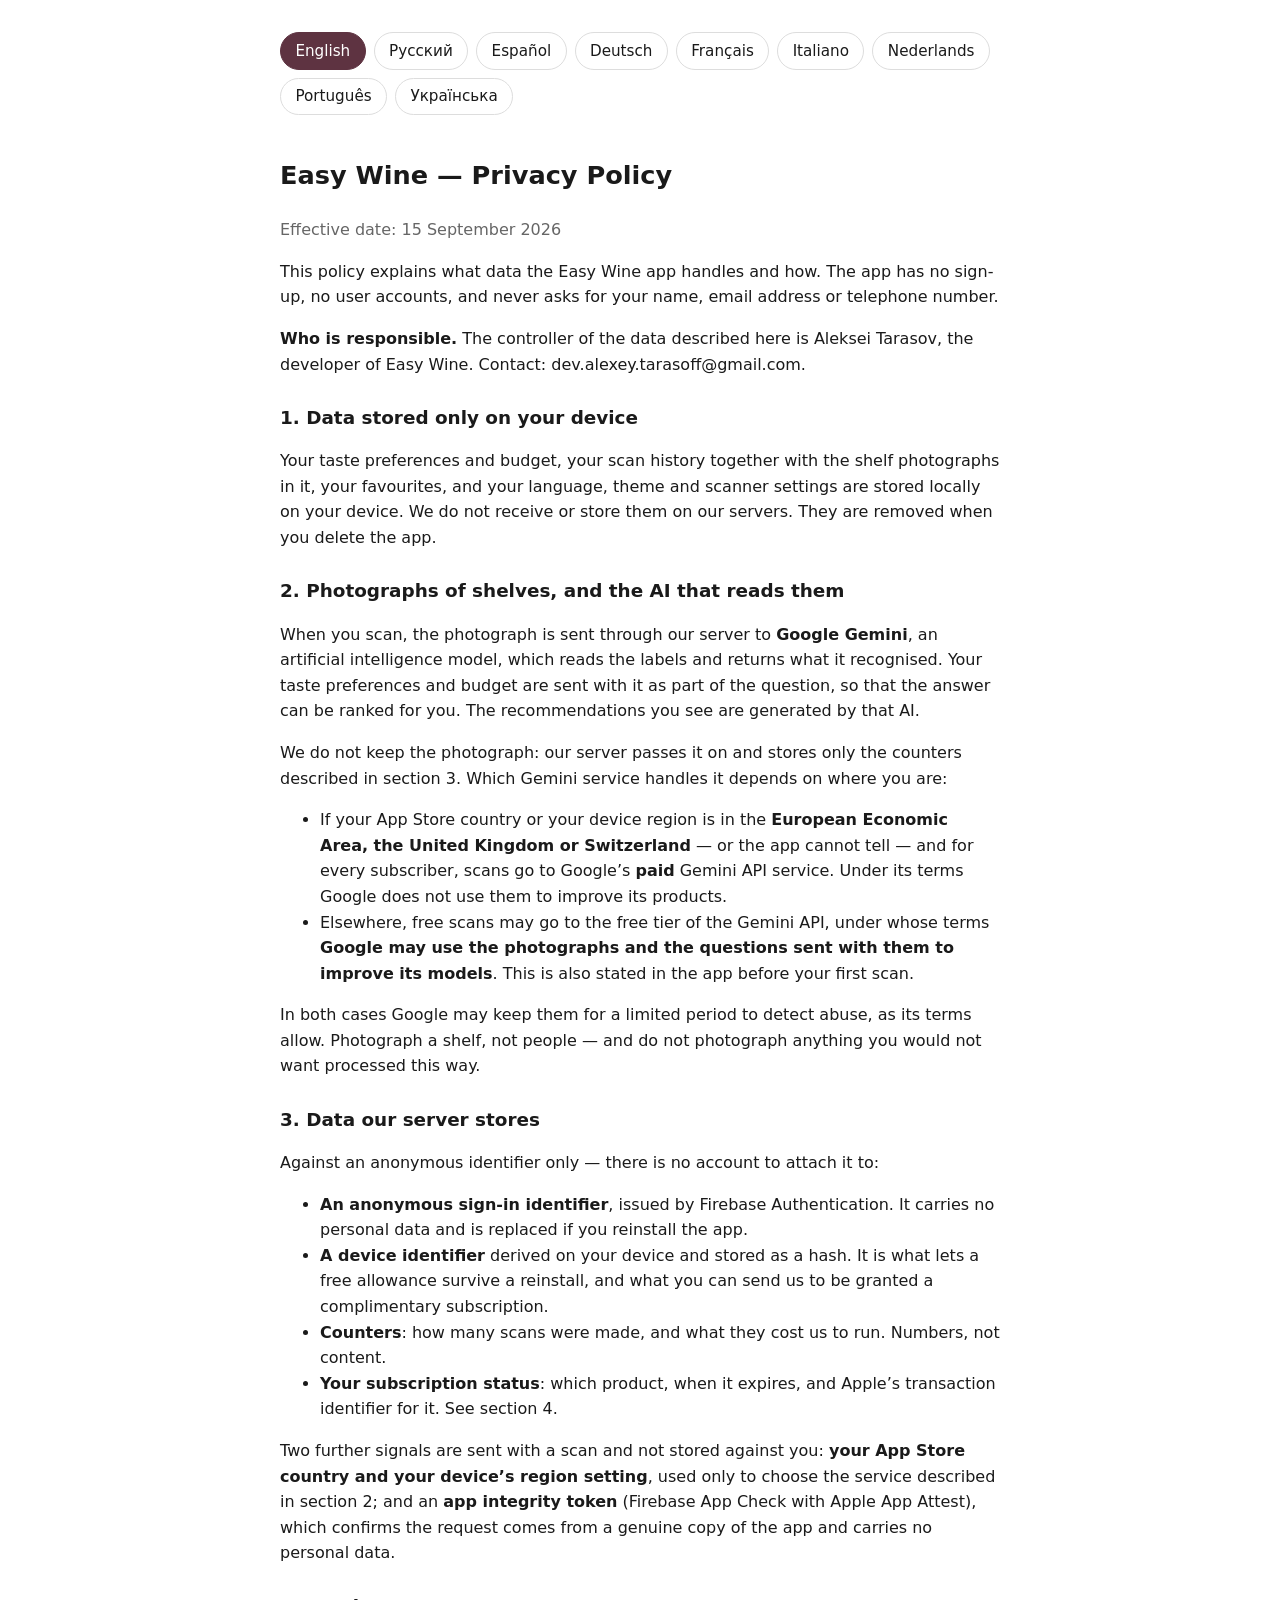
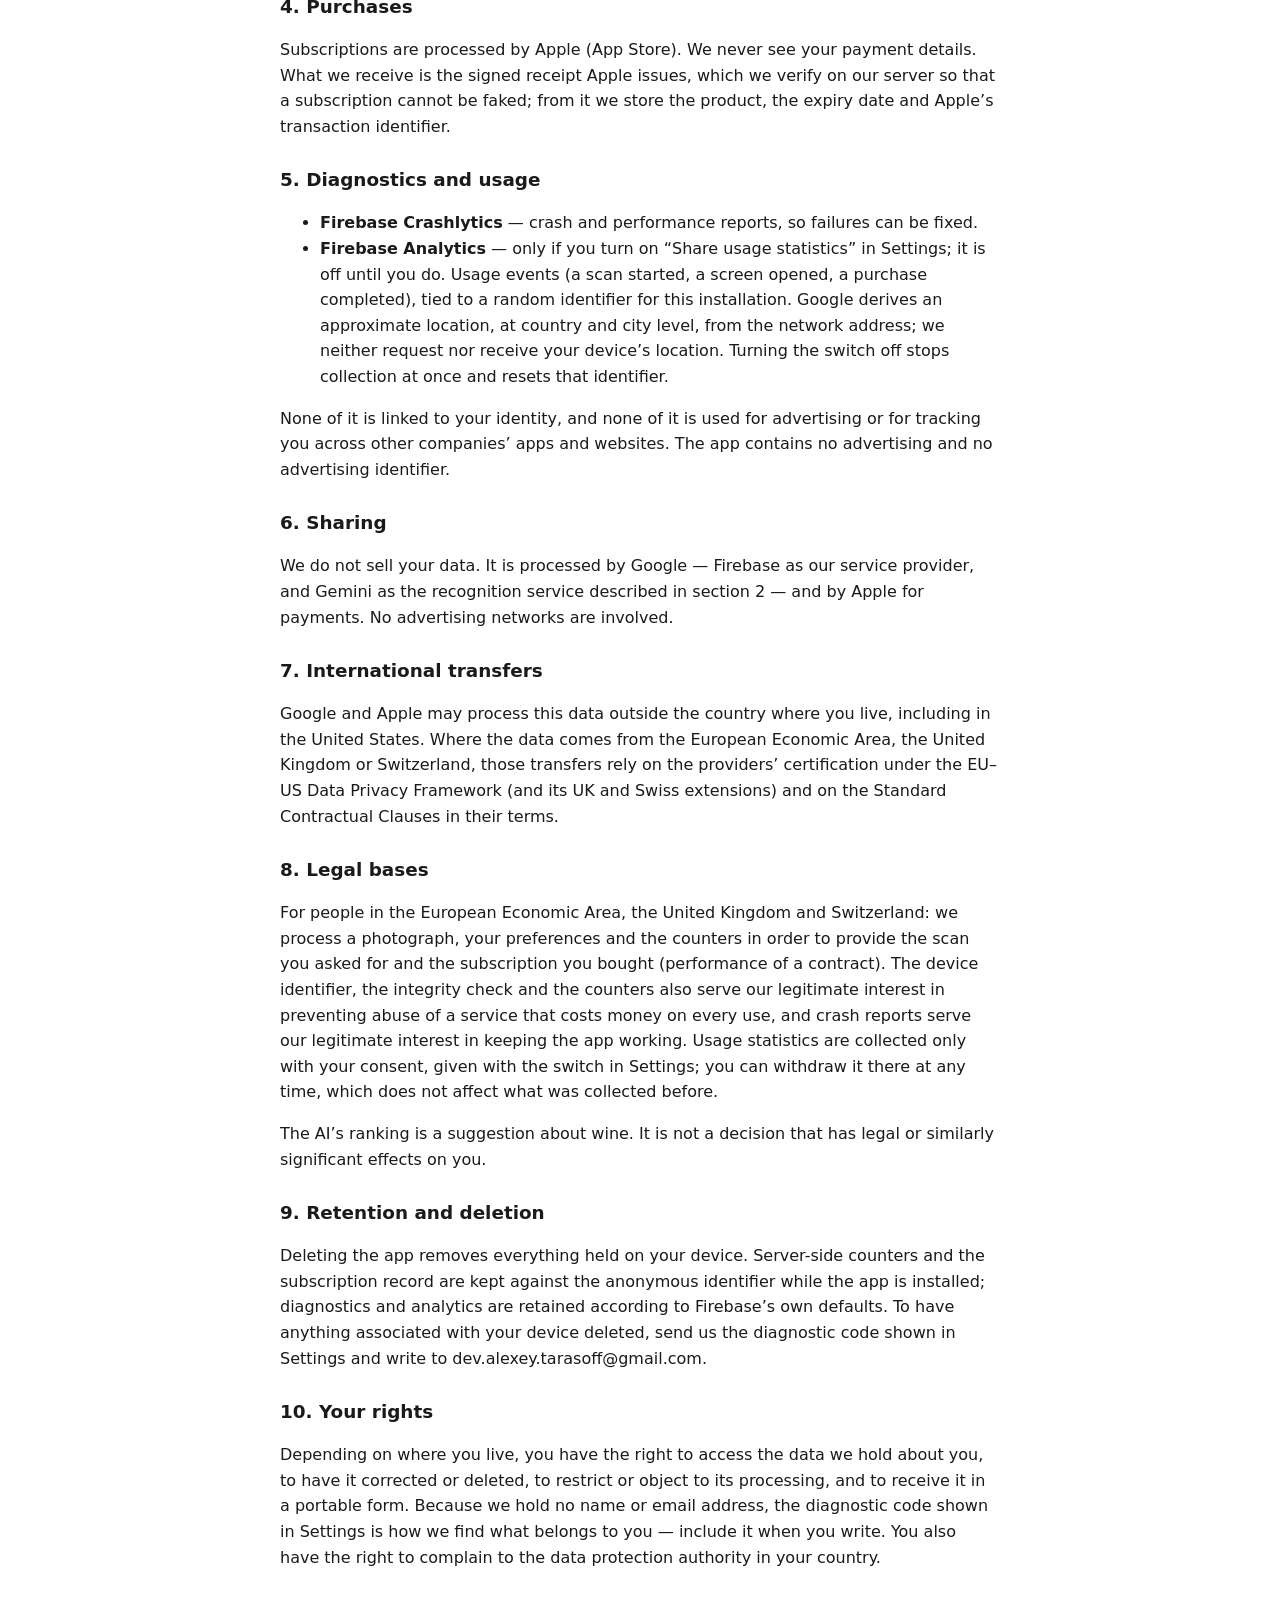
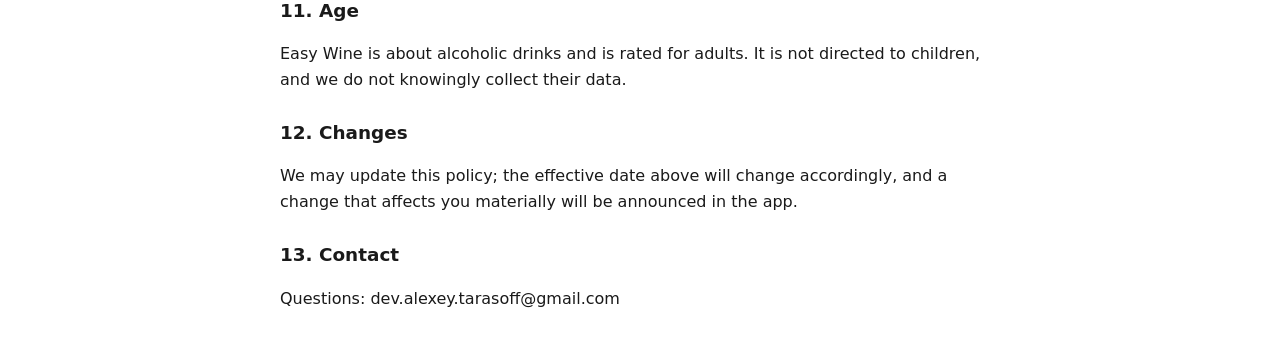
==== commit bd0eda68: "Privacy policy: analytics only with consent, switch in Settings (all languages)" ====
--- a/privacy-policy.html
+++ b/privacy-policy.html
@@ -51,7 +51,7 @@
 <h2>5. Diagnostics and usage</h2>
 <ul>
   <li><strong>Firebase Crashlytics</strong> — crash and performance reports, so failures can be fixed.</li>
-  <li><strong>Firebase Analytics</strong> — anonymous usage events (a scan started, a screen opened, a purchase completed). Google derives an approximate location, at country and city level, from the network address; we neither request nor receive your device’s location.</li>
+  <li><strong>Firebase Analytics</strong> — only if you turn on “Share usage statistics” in Settings; it is off until you do. Usage events (a scan started, a screen opened, a purchase completed), tied to a random identifier for this installation. Google derives an approximate location, at country and city level, from the network address; we neither request nor receive your device’s location. Turning the switch off stops collection at once and resets that identifier.</li>
 </ul>
 <p>None of it is linked to your identity, and none of it is used for advertising or for tracking you across other companies’ apps and websites. The app contains no advertising and no advertising identifier.</p>
 
@@ -62,7 +62,7 @@
 <p>Google and Apple may process this data outside the country where you live, including in the United States. Where the data comes from the European Economic Area, the United Kingdom or Switzerland, those transfers rely on the providers’ certification under the EU–US Data Privacy Framework (and its UK and Swiss extensions) and on the Standard Contractual Clauses in their terms.</p>
 
 <h2>8. Legal bases</h2>
-<p>For people in the European Economic Area, the United Kingdom and Switzerland: we process a photograph, your preferences and the counters in order to provide the scan you asked for and the subscription you bought (performance of a contract). The device identifier, the integrity check and the counters also serve our legitimate interest in preventing abuse of a service that costs money on every use, and crash reports and anonymous analytics serve our legitimate interest in keeping the app working and improving it.</p>
+<p>For people in the European Economic Area, the United Kingdom and Switzerland: we process a photograph, your preferences and the counters in order to provide the scan you asked for and the subscription you bought (performance of a contract). The device identifier, the integrity check and the counters also serve our legitimate interest in preventing abuse of a service that costs money on every use, and crash reports serve our legitimate interest in keeping the app working. Usage statistics are collected only with your consent, given with the switch in Settings; you can withdraw it there at any time, which does not affect what was collected before.</p>
 <p>The AI’s ranking is a suggestion about wine. It is not a decision that has legal or similarly significant effects on you.</p>
 
 <h2>9. Retention and deletion</h2>
@@ -116,7 +116,7 @@
 <h2>5. Диагностика и использование</h2>
 <ul>
   <li><strong>Firebase Crashlytics</strong> — отчёты о сбоях и производительности, чтобы чинить ошибки.</li>
-  <li><strong>Firebase Analytics</strong> — анонимные события использования (скан начался, экран открыт, покупка совершена). По сетевому адресу Google определяет приблизительное местоположение с точностью до страны и города; собственную геолокацию устройства мы не запрашиваем и не получаем.</li>
+  <li><strong>Firebase Analytics</strong> — только если вы включите «Отправлять статистику использования» в Настройках; до этого она выключена. События использования (скан начался, экран открыт, покупка совершена), привязанные к случайному идентификатору этой установки. По сетевому адресу Google определяет приблизительное местоположение с точностью до страны и города; собственную геолокацию устройства мы не запрашиваем и не получаем. Выключение переключателя сразу прекращает сбор и сбрасывает этот идентификатор.</li>
 </ul>
 <p>Ничто из этого не привязано к вашей личности и не используется ни для рекламы, ни для слежения за вами в чужих приложениях и сайтах. Рекламы и рекламного идентификатора в приложении нет.</p>
 
@@ -127,7 +127,7 @@
 <p>Google и Apple могут обрабатывать эти данные за пределами страны вашего проживания, в том числе в США. Для данных из Европейской экономической зоны, Великобритании и Швейцарии такая передача опирается на сертификацию этих поставщиков по EU–US Data Privacy Framework (и его британскому и швейцарскому расширениям) и на стандартные договорные условия в их соглашениях.</p>
 
 <h2>8. Правовые основания</h2>
-<p>Для людей в Европейской экономической зоне, Великобритании и Швейцарии: фотографию, ваши предпочтения и счётчики мы обрабатываем, чтобы выполнить запрошенный вами скан и предоставить купленную подписку (исполнение договора). Идентификатор устройства, проверка целостности и счётчики служат также нашему законному интересу — не допускать злоупотреблений сервисом, каждое использование которого стоит денег; отчёты о сбоях и анонимная аналитика — законному интересу поддерживать работу приложения и улучшать его.</p>
+<p>Для людей в Европейской экономической зоне, Великобритании и Швейцарии: фотографию, ваши предпочтения и счётчики мы обрабатываем, чтобы выполнить запрошенный вами скан и предоставить купленную подписку (исполнение договора). Идентификатор устройства, проверка целостности и счётчики служат также нашему законному интересу — не допускать злоупотреблений сервисом, каждое использование которого стоит денег; отчёты о сбоях — законному интересу поддерживать работу приложения. Статистика использования собирается только с вашего согласия, которое вы даёте переключателем в Настройках; отозвать его можно там же в любой момент, это не затрагивает уже собранное.</p>
 <p>Ранжирование от ИИ — это совет о вине. Оно не является решением, которое влечёт для вас юридические или сходные по значимости последствия.</p>
 
 <h2>9. Хранение и удаление</h2>
@@ -181,7 +181,7 @@
 <h2>5. Diagnóstico y uso</h2>
 <ul>
   <li><strong>Firebase Crashlytics</strong> — informes de fallos y de rendimiento, para poder corregir errores.</li>
-  <li><strong>Firebase Analytics</strong> — eventos de uso anónimos (un escaneo iniciado, una pantalla abierta, una compra completada). A partir de la dirección de red, Google deduce una ubicación aproximada a nivel de país y ciudad; nosotros no solicitamos ni recibimos la ubicación de tu dispositivo.</li>
+  <li><strong>Firebase Analytics</strong> — solo si activas «Compartir estadísticas de uso» en Ajustes; está desactivado hasta que lo hagas. Eventos de uso (un escaneo iniciado, una pantalla abierta, una compra completada), vinculados a un identificador aleatorio de esta instalación. A partir de la dirección de red, Google deduce una ubicación aproximada a nivel de país y ciudad; nosotros no solicitamos ni recibimos la ubicación de tu dispositivo. Al desactivar el interruptor, la recogida se detiene de inmediato y ese identificador se restablece.</li>
 </ul>
 <p>Nada de esto está vinculado a tu identidad ni se usa para publicidad ni para seguirte por aplicaciones y sitios de otras empresas. La aplicación no contiene publicidad ni identificador publicitario.</p>
 
@@ -192,7 +192,7 @@
 <p>Google y Apple pueden tratar estos datos fuera del país donde vives, incluso en Estados Unidos. Cuando los datos proceden del Espacio Económico Europeo, el Reino Unido o Suiza, esas transferencias se basan en la certificación de estos proveedores en el Marco de Privacidad de Datos UE-EE. UU. (y sus extensiones británica y suiza) y en las cláusulas contractuales tipo de sus condiciones.</p>
 
 <h2>8. Bases jurídicas</h2>
-<p>Para personas del Espacio Económico Europeo, el Reino Unido y Suiza: tratamos la fotografía, tus preferencias y los contadores para prestarte el escaneo que pides y la suscripción que has comprado (ejecución de un contrato). El identificador de dispositivo, la comprobación de integridad y los contadores sirven además a nuestro interés legítimo en evitar el abuso de un servicio que cuesta dinero en cada uso, y los informes de fallos y la analítica anónima, a nuestro interés legítimo en mantener la aplicación funcionando y mejorarla.</p>
+<p>Para personas del Espacio Económico Europeo, el Reino Unido y Suiza: tratamos la fotografía, tus preferencias y los contadores para prestarte el escaneo que pides y la suscripción que has comprado (ejecución de un contrato). El identificador de dispositivo, la comprobación de integridad y los contadores sirven además a nuestro interés legítimo en evitar el abuso de un servicio que cuesta dinero en cada uso, y los informes de fallos, a nuestro interés legítimo en mantener la aplicación funcionando. Las estadísticas de uso solo se recogen con tu consentimiento, que das con el interruptor de Ajustes; puedes retirarlo allí en cualquier momento, sin que ello afecte a lo recogido antes.</p>
 <p>La clasificación que hace la IA es una sugerencia sobre vinos. No es una decisión que produzca efectos jurídicos sobre ti ni te afecte de forma similarmente significativa.</p>
 
 <h2>9. Conservación y eliminación</h2>
@@ -246,7 +246,7 @@
 <h2>5. Diagnose und Nutzung</h2>
 <ul>
   <li><strong>Firebase Crashlytics</strong> — Absturz- und Leistungsberichte, damit Fehler behoben werden können.</li>
-  <li><strong>Firebase Analytics</strong> — anonyme Nutzungsereignisse (ein Scan gestartet, ein Bildschirm geöffnet, ein Kauf abgeschlossen). Google leitet aus der Netzwerkadresse einen ungefähren Standort auf Länder- und Städteebene ab; den Standort deines Geräts fragen wir weder ab, noch erhalten wir ihn.</li>
+  <li><strong>Firebase Analytics</strong> — nur wenn du in den Einstellungen „Nutzungsstatistik teilen“ einschaltest; bis dahin ist sie aus. Nutzungsereignisse (ein Scan gestartet, ein Bildschirm geöffnet, ein Kauf abgeschlossen), verknüpft mit einer zufälligen Kennung dieser Installation. Google leitet aus der Netzwerkadresse einen ungefähren Standort auf Länder- und Städteebene ab; den Standort deines Geräts fragen wir weder ab, noch erhalten wir ihn. Schaltest du den Schalter aus, endet die Erfassung sofort und diese Kennung wird zurückgesetzt.</li>
 </ul>
 <p>Nichts davon wird mit deiner Identität verknüpft, und nichts davon wird für Werbung verwendet oder dafür, dich über Apps und Websites anderer Unternehmen hinweg zu verfolgen. Die App enthält keine Werbung und keine Werbe-ID.</p>
 
@@ -257,7 +257,7 @@
 <p>Google und Apple können diese Daten außerhalb des Landes verarbeiten, in dem du lebst, auch in den Vereinigten Staaten. Stammen die Daten aus dem Europäischen Wirtschaftsraum, dem Vereinigten Königreich oder der Schweiz, stützen sich diese Übermittlungen auf die Zertifizierung der Anbieter nach dem EU-US Data Privacy Framework (und dessen Erweiterungen für das Vereinigte Königreich und die Schweiz) sowie auf die Standardvertragsklauseln in deren Bedingungen.</p>
 
 <h2>8. Rechtsgrundlagen</h2>
-<p>Für Personen im Europäischen Wirtschaftsraum, im Vereinigten Königreich und in der Schweiz: Wir verarbeiten ein Foto, deine Vorlieben und die Zähler, um den von dir angeforderten Scan und das von dir gekaufte Abonnement bereitzustellen (Vertragserfüllung). Die Gerätekennung, die Integritätsprüfung und die Zähler dienen außerdem unserem berechtigten Interesse, den Missbrauch eines Dienstes zu verhindern, der bei jeder Nutzung Geld kostet, und Absturzberichte und anonyme Analysen dienen unserem berechtigten Interesse, die App funktionsfähig zu halten und zu verbessern.</p>
+<p>Für Personen im Europäischen Wirtschaftsraum, im Vereinigten Königreich und in der Schweiz: Wir verarbeiten ein Foto, deine Vorlieben und die Zähler, um den von dir angeforderten Scan und das von dir gekaufte Abonnement bereitzustellen (Vertragserfüllung). Die Gerätekennung, die Integritätsprüfung und die Zähler dienen außerdem unserem berechtigten Interesse, den Missbrauch eines Dienstes zu verhindern, der bei jeder Nutzung Geld kostet, und Absturzberichte dienen unserem berechtigten Interesse, die App funktionsfähig zu halten. Nutzungsstatistiken werden nur mit deiner Einwilligung erhoben, die du über den Schalter in den Einstellungen erteilst; du kannst sie dort jederzeit widerrufen, ohne dass dies die bis dahin erfolgte Verarbeitung berührt.</p>
 <p>Das Ranking der KI ist ein Vorschlag zu Wein. Es ist keine Entscheidung, die dir gegenüber rechtliche Wirkung entfaltet oder dich in ähnlicher Weise erheblich beeinträchtigt.</p>
 
 <h2>9. Speicherdauer und Löschung</h2>
@@ -311,7 +311,7 @@
 <h2>5. Diagnostic et utilisation</h2>
 <ul>
   <li><strong>Firebase Crashlytics</strong> — rapports de plantage et de performances, afin que les défaillances puissent être corrigées.</li>
-  <li><strong>Firebase Analytics</strong> — événements d’utilisation anonymes (un scan lancé, un écran ouvert, un achat effectué). Google déduit de l’adresse réseau une localisation approximative, au niveau du pays et de la ville ; nous ne demandons ni ne recevons la position de votre appareil.</li>
+  <li><strong>Firebase Analytics</strong> — uniquement si vous activez « Partager les statistiques d’utilisation » dans les Réglages ; c’est désactivé tant que vous ne le faites pas. Des événements d’utilisation (un scan lancé, un écran ouvert, un achat effectué), liés à un identifiant aléatoire propre à cette installation. Google déduit de l’adresse réseau une localisation approximative, au niveau du pays et de la ville ; nous ne demandons ni ne recevons la position de votre appareil. Désactiver l’interrupteur arrête immédiatement la collecte et réinitialise cet identifiant.</li>
 </ul>
 <p>Aucune de ces données n’est associée à votre identité, ni utilisée à des fins publicitaires ou pour vous suivre sur les applications et sites web d’autres entreprises. L’application ne contient aucune publicité ni aucun identifiant publicitaire.</p>
 
@@ -322,7 +322,7 @@
 <p>Google et Apple peuvent traiter ces données en dehors du pays où vous résidez, y compris aux États-Unis. Lorsque les données proviennent de l’Espace économique européen, du Royaume-Uni ou de la Suisse, ces transferts reposent sur la certification de ces prestataires au titre du Data Privacy Framework UE–États-Unis (et de ses extensions au Royaume-Uni et à la Suisse) ainsi que sur les clauses contractuelles types figurant dans leurs conditions.</p>
 
 <h2>8. Bases légales</h2>
-<p>Pour les personnes se trouvant dans l’Espace économique européen, au Royaume-Uni et en Suisse : nous traitons la photographie, vos préférences et les compteurs afin de fournir le scan que vous avez demandé et l’abonnement que vous avez souscrit (exécution d’un contrat). L’identifiant d’appareil, le contrôle d’intégrité et les compteurs servent également notre intérêt légitime à prévenir les abus d’un service dont chaque utilisation a un coût, et les rapports de plantage et les statistiques anonymes servent notre intérêt légitime à assurer le bon fonctionnement de l’application et à l’améliorer.</p>
+<p>Pour les personnes se trouvant dans l’Espace économique européen, au Royaume-Uni et en Suisse : nous traitons la photographie, vos préférences et les compteurs afin de fournir le scan que vous avez demandé et l’abonnement que vous avez souscrit (exécution d’un contrat). L’identifiant d’appareil, le contrôle d’intégrité et les compteurs servent également notre intérêt légitime à prévenir les abus d’un service dont chaque utilisation a un coût, et les rapports de plantage servent notre intérêt légitime à assurer le bon fonctionnement de l’application. Les statistiques d’utilisation ne sont collectées qu’avec votre consentement, donné au moyen de l’interrupteur dans les Réglages ; vous pouvez le retirer à tout moment au même endroit, sans effet sur ce qui a été collecté auparavant.</p>
 <p>Le classement établi par l’IA est une suggestion portant sur du vin. Il ne constitue pas une décision produisant des effets juridiques vous concernant ou vous affectant de manière significative de façon similaire.</p>
 
 <h2>9. Conservation et suppression</h2>
@@ -376,7 +376,7 @@
 <h2>5. Diagnostica e utilizzo</h2>
 <ul>
   <li><strong>Firebase Crashlytics</strong> — report sugli arresti anomali e sulle prestazioni, per poter correggere i malfunzionamenti.</li>
-  <li><strong>Firebase Analytics</strong> — eventi di utilizzo anonimi (una scansione avviata, una schermata aperta, un acquisto completato). Google ricava dall’indirizzo di rete una posizione approssimativa, a livello di Paese e città; noi non richiediamo né riceviamo la posizione del tuo dispositivo.</li>
+  <li><strong>Firebase Analytics</strong> — solo se attivi «Condividi statistiche di utilizzo» nelle Impostazioni; finché non lo fai è disattivato. Eventi di utilizzo (una scansione avviata, una schermata aperta, un acquisto completato), collegati a un identificativo casuale di questa installazione. Google ricava dall’indirizzo di rete una posizione approssimativa, a livello di Paese e città; noi non richiediamo né riceviamo la posizione del tuo dispositivo. Disattivando l’interruttore la raccolta si interrompe subito e quell’identificativo viene azzerato.</li>
 </ul>
 <p>Nessuno di questi dati è collegato alla tua identità, né viene utilizzato a fini pubblicitari o per tracciarti tra app e siti web di altre società. L’app non contiene pubblicità né alcun identificativo pubblicitario.</p>
 
@@ -387,7 +387,7 @@
 <p>Google e Apple possono trattare questi dati al di fuori del Paese in cui risiedi, anche negli Stati Uniti. Per i dati provenienti dallo Spazio economico europeo, dal Regno Unito o dalla Svizzera, tali trasferimenti si basano sulla certificazione dei fornitori nell’ambito del Data Privacy Framework UE-USA (e delle relative estensioni per il Regno Unito e la Svizzera) e sulle clausole contrattuali standard previste nelle loro condizioni.</p>
 
 <h2>8. Basi giuridiche</h2>
-<p>Per le persone che si trovano nello Spazio economico europeo, nel Regno Unito e in Svizzera: trattiamo la fotografia, le tue preferenze e i contatori per fornirti la scansione che hai richiesto e l’abbonamento che hai acquistato (esecuzione di un contratto). L’identificativo del dispositivo, il controllo di integrità e i contatori rispondono inoltre al nostro legittimo interesse a prevenire abusi di un servizio che ha un costo a ogni utilizzo, mentre i report sugli arresti anomali e le analisi anonime rispondono al nostro legittimo interesse a mantenere l’app funzionante e a migliorarla.</p>
+<p>Per le persone che si trovano nello Spazio economico europeo, nel Regno Unito e in Svizzera: trattiamo la fotografia, le tue preferenze e i contatori per fornirti la scansione che hai richiesto e l’abbonamento che hai acquistato (esecuzione di un contratto). L’identificativo del dispositivo, il controllo di integrità e i contatori rispondono inoltre al nostro legittimo interesse a prevenire abusi di un servizio che ha un costo a ogni utilizzo, mentre i report sugli arresti anomali rispondono al nostro legittimo interesse a mantenere l’app funzionante. Le statistiche di utilizzo sono raccolte solo con il tuo consenso, che dai con l’interruttore nelle Impostazioni; puoi revocarlo lì in qualsiasi momento, senza effetti su quanto raccolto prima.</p>
 <p>La classifica elaborata dall’IA è un suggerimento sul vino. Non costituisce una decisione che produce effetti giuridici nei tuoi confronti o che incide in modo analogamente significativo sulla tua persona.</p>
 
 <h2>9. Conservazione e cancellazione</h2>
@@ -441,7 +441,7 @@
 <h2>5. Diagnostiek en gebruik</h2>
 <ul>
   <li><strong>Firebase Crashlytics</strong> — crash- en prestatierapporten, zodat storingen kunnen worden verholpen.</li>
-  <li><strong>Firebase Analytics</strong> — anonieme gebruiksgebeurtenissen (een scan gestart, een scherm geopend, een aankoop voltooid). Google leidt uit het netwerkadres een geschatte locatie af, op het niveau van land en stad; wij vragen de locatie van je apparaat niet op en ontvangen die ook niet.</li>
+  <li><strong>Firebase Analytics</strong> — alleen als je ‘Gebruiksstatistieken delen’ aanzet in Instellingen; tot dan staat het uit. Gebruiksgebeurtenissen (een scan gestart, een scherm geopend, een aankoop voltooid), gekoppeld aan een willekeurige ID van deze installatie. Google leidt uit het netwerkadres een geschatte locatie af, op het niveau van land en stad; wij vragen de locatie van je apparaat niet op en ontvangen die ook niet. Zet je de schakelaar uit, dan stopt de verzameling direct en wordt die ID gereset.</li>
 </ul>
 <p>Niets hiervan wordt aan je identiteit gekoppeld, en niets ervan wordt gebruikt voor advertenties of om je te volgen in apps en op websites van andere bedrijven. De app bevat geen advertenties en geen advertentie-ID.</p>
 
@@ -452,7 +452,7 @@
 <p>Google en Apple kunnen deze gegevens verwerken buiten het land waar je woont, onder meer in de Verenigde Staten. Zijn de gegevens afkomstig uit de Europese Economische Ruimte, het Verenigd Koninkrijk of Zwitserland, dan berust die doorgifte op de certificering van de aanbieders onder het EU-VS Data Privacy Framework (en de uitbreidingen daarvan voor het Verenigd Koninkrijk en Zwitserland) en op de modelcontractbepalingen in hun voorwaarden.</p>
 
 <h2>8. Rechtsgronden</h2>
-<p>Voor personen in de Europese Economische Ruimte, het Verenigd Koninkrijk en Zwitserland: wij verwerken een foto, je voorkeuren en de tellers om de scan te leveren waar je om hebt gevraagd en het abonnement dat je hebt gekocht (uitvoering van een overeenkomst). De apparaat-ID, de integriteitscontrole en de tellers dienen daarnaast ons gerechtvaardigd belang bij het voorkomen van misbruik van een dienst die bij elk gebruik geld kost, en crashrapporten en anonieme analysegegevens dienen ons gerechtvaardigd belang bij het goed laten werken en verbeteren van de app.</p>
+<p>Voor personen in de Europese Economische Ruimte, het Verenigd Koninkrijk en Zwitserland: wij verwerken een foto, je voorkeuren en de tellers om de scan te leveren waar je om hebt gevraagd en het abonnement dat je hebt gekocht (uitvoering van een overeenkomst). De apparaat-ID, de integriteitscontrole en de tellers dienen daarnaast ons gerechtvaardigd belang bij het voorkomen van misbruik van een dienst die bij elk gebruik geld kost, en crashrapporten dienen ons gerechtvaardigd belang bij het goed laten werken van de app. Gebruiksstatistieken worden alleen verzameld met je toestemming, die je geeft met de schakelaar in Instellingen; je kunt die daar op elk moment intrekken, zonder gevolgen voor wat eerder is verzameld.</p>
 <p>De rangschikking door de AI is een suggestie over wijn. Het is geen besluit waaraan voor jou rechtsgevolgen zijn verbonden of dat je anderszins in aanmerkelijke mate treft.</p>
 
 <h2>9. Bewaring en verwijdering</h2>
@@ -506,7 +506,7 @@
 <h2>5. Diagnóstico e uso</h2>
 <ul>
   <li><strong>Firebase Crashlytics</strong> — relatórios de falhas e de desempenho, para que os erros possam ser corrigidos.</li>
-  <li><strong>Firebase Analytics</strong> — eventos de uso anônimos (um escaneamento iniciado, uma tela aberta, uma compra concluída). O Google deduz uma localização aproximada, em nível de país e cidade, a partir do endereço de rede; nós não solicitamos nem recebemos a localização do seu dispositivo.</li>
+  <li><strong>Firebase Analytics</strong> — só se você ativar “Compartilhar estatísticas de uso” nos Ajustes; até lá fica desligado. Eventos de uso (um escaneamento iniciado, uma tela aberta, uma compra concluída), vinculados a um identificador aleatório desta instalação. O Google deduz uma localização aproximada, em nível de país e cidade, a partir do endereço de rede; nós não solicitamos nem recebemos a localização do seu dispositivo. Desligar a chave interrompe a coleta na hora e redefine esse identificador.</li>
 </ul>
 <p>Nada disso é vinculado à sua identidade, e nada disso é usado para publicidade nem para rastrear você em aplicativos e sites de outras empresas. O aplicativo não contém publicidade nem identificador de publicidade.</p>
 
@@ -517,7 +517,7 @@
 <p>O Google e a Apple podem tratar esses dados fora do país onde você mora, inclusive nos Estados Unidos. Quando os dados vêm do Espaço Econômico Europeu, do Reino Unido ou da Suíça, essas transferências se baseiam na certificação desses provedores no Data Privacy Framework UE–EUA (e em suas extensões para o Reino Unido e a Suíça) e nas cláusulas contratuais-padrão previstas nos termos deles.</p>
 
 <h2>8. Bases legais</h2>
-<p>Para pessoas no Espaço Econômico Europeu, no Reino Unido e na Suíça: tratamos a fotografia, suas preferências e os contadores para fornecer o escaneamento que você solicitou e a assinatura que você comprou (execução de contrato). O identificador do dispositivo, a verificação de integridade e os contadores também atendem ao nosso interesse legítimo de impedir o abuso de um serviço que custa dinheiro a cada uso, e os relatórios de falhas e a análise de uso anônima atendem ao nosso interesse legítimo de manter o aplicativo funcionando e aprimorá-lo.</p>
+<p>Para pessoas no Espaço Econômico Europeu, no Reino Unido e na Suíça: tratamos a fotografia, suas preferências e os contadores para fornecer o escaneamento que você solicitou e a assinatura que você comprou (execução de contrato). O identificador do dispositivo, a verificação de integridade e os contadores também atendem ao nosso interesse legítimo de impedir o abuso de um serviço que custa dinheiro a cada uso, e os relatórios de falhas atendem ao nosso interesse legítimo de manter o aplicativo funcionando. As estatísticas de uso só são coletadas com o seu consentimento, dado pela chave nos Ajustes; você pode retirá-lo ali a qualquer momento, sem afetar o que foi coletado antes.</p>
 <p>A ordenação feita pela IA é uma sugestão sobre vinhos. Não é uma decisão que produza efeitos jurídicos sobre você ou que o afete de forma igualmente significativa.</p>
 
 <h2>9. Retenção e exclusão</h2>
@@ -571,7 +571,7 @@
 <h2>5. Діагностика й використання</h2>
 <ul>
   <li><strong>Firebase Crashlytics</strong> — звіти про збої та продуктивність, щоб помилки можна було виправляти.</li>
-  <li><strong>Firebase Analytics</strong> — анонімні події використання (почато сканування, відкрито екран, завершено покупку). Google визначає приблизне місцезнаходження — з точністю до країни й міста — за мережевою адресою; ми не запитуємо й не отримуємо геолокацію вашого пристрою.</li>
+  <li><strong>Firebase Analytics</strong> — лише якщо ви ввімкнете «Надсилати статистику використання» в Налаштуваннях; доти вона вимкнена. Події використання (почато сканування, відкрито екран, завершено покупку), прив’язані до випадкового ідентифікатора цього встановлення. Google визначає приблизне місцезнаходження — з точністю до країни й міста — за мережевою адресою; ми не запитуємо й не отримуємо геолокацію вашого пристрою. Вимкнення перемикача одразу припиняє збір і скидає цей ідентифікатор.</li>
 </ul>
 <p>Жодні з цих даних не пов’язуються з вашою особою й не використовуються ні для реклами, ні для відстеження ваших дій у застосунках і на вебсайтах інших компаній. У застосунку немає ні реклами, ні рекламного ідентифікатора.</p>
 
@@ -582,7 +582,7 @@
 <p>Google і Apple можуть обробляти ці дані за межами країни вашого проживання, зокрема в Сполучених Штатах. Якщо дані надходять з Європейської економічної зони, Сполученого Королівства чи Швейцарії, таке передання ґрунтується на сертифікації постачальників за Рамковою програмою захисту даних ЄС–США (EU–US Data Privacy Framework) та її розширеннями для Сполученого Королівства й Швейцарії, а також на стандартних договірних положеннях, що входять до їхніх умов.</p>
 
 <h2>8. Правові підстави</h2>
-<p>Для осіб у Європейській економічній зоні, Сполученому Королівстві та Швейцарії: ми обробляємо фотографію, ваші вподобання й лічильники, щоб надати сканування, яке ви запросили, і підписку, яку ви придбали (виконання договору). Ідентифікатор пристрою, перевірка цілісності й лічильники також слугують нашому законному інтересу — запобігати зловживанням сервісом, кожне використання якого коштує грошей, а звіти про збої та анонімна аналітика слугують нашому законному інтересу — підтримувати роботу застосунку й удосконалювати його.</p>
+<p>Для осіб у Європейській економічній зоні, Сполученому Королівстві та Швейцарії: ми обробляємо фотографію, ваші вподобання й лічильники, щоб надати сканування, яке ви запросили, і підписку, яку ви придбали (виконання договору). Ідентифікатор пристрою, перевірка цілісності й лічильники також слугують нашому законному інтересу — запобігати зловживанням сервісом, кожне використання якого коштує грошей, а звіти про збої слугують нашому законному інтересу — підтримувати роботу застосунку. Статистика використання збирається лише за вашою згодою, яку ви надаєте перемикачем у Налаштуваннях; відкликати її можна там само будь-коли, це не впливає на вже зібране.</p>
 <p>Рейтинг, який складає ШІ, — це пропозиція щодо вина. Це не рішення, яке має для вас правові наслідки або подібним чином істотно на вас впливає.</p>
 
 <h2>9. Строк зберігання й видалення</h2>
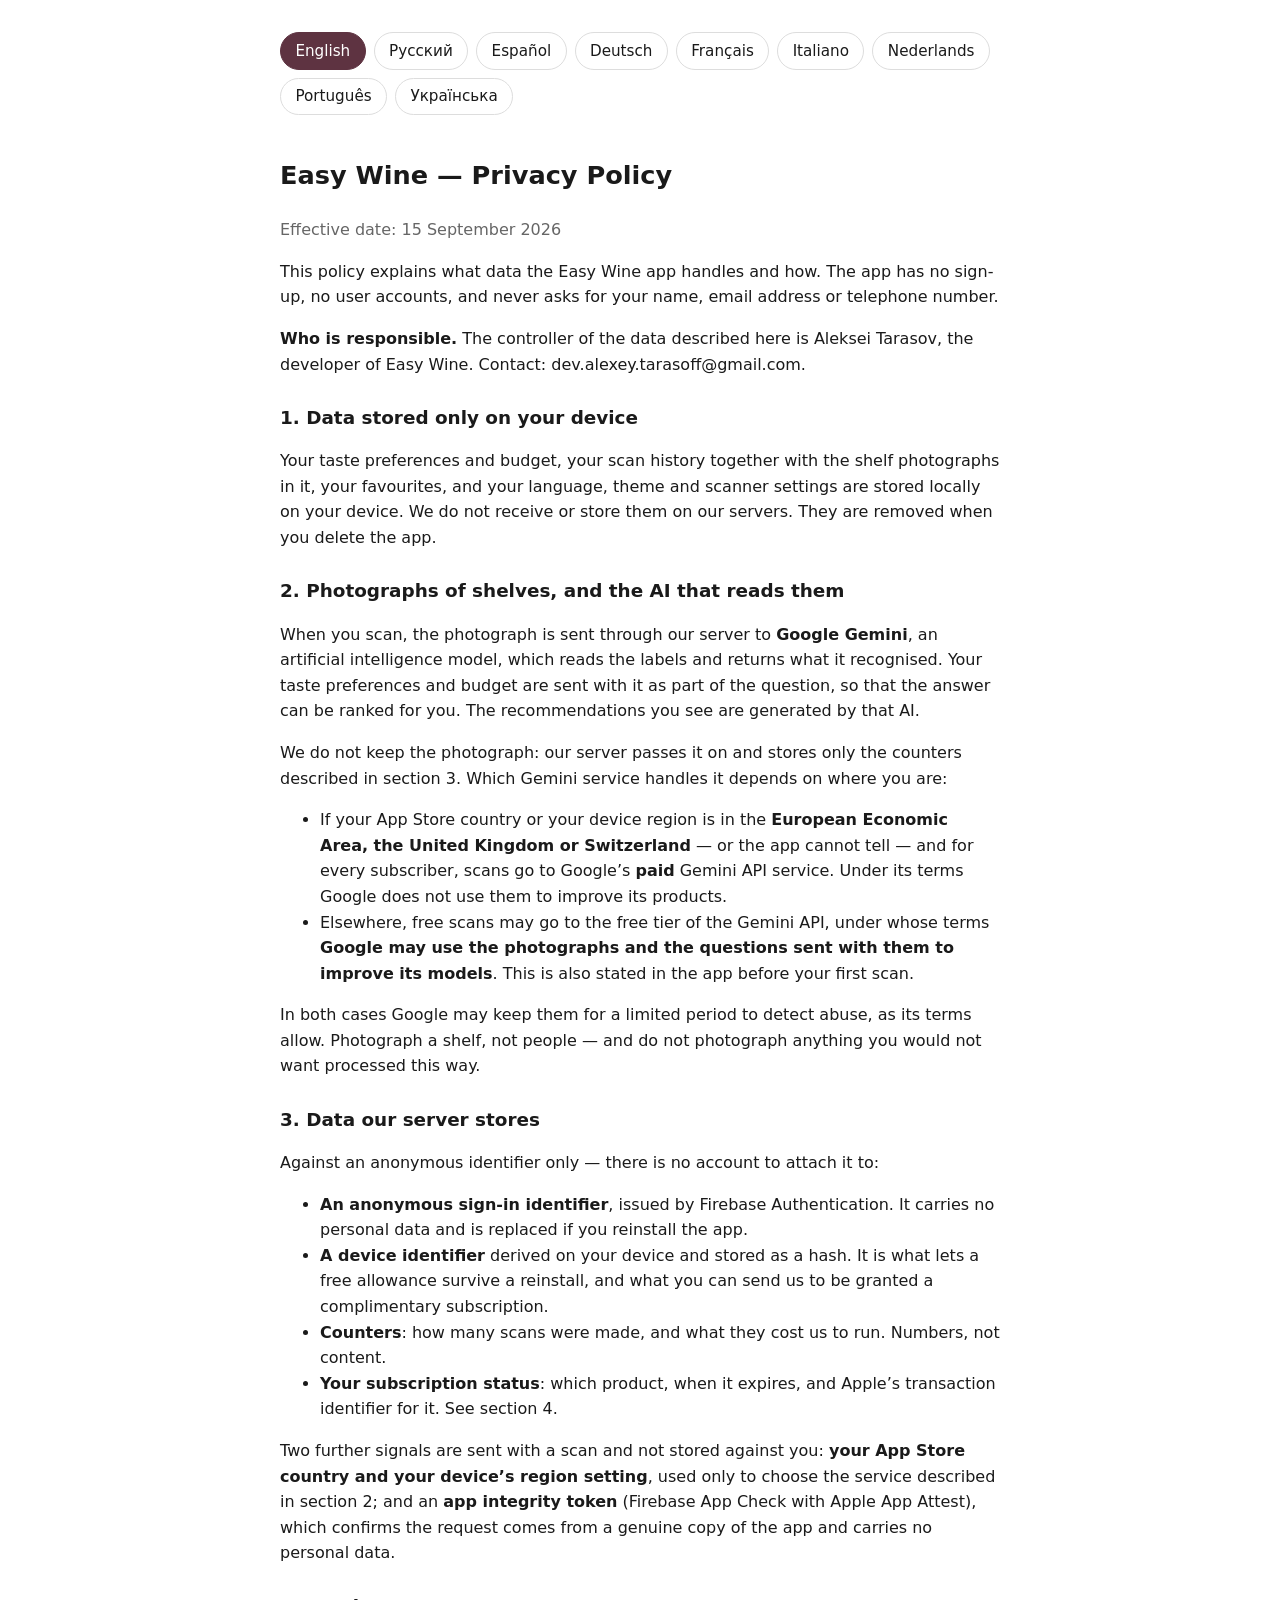
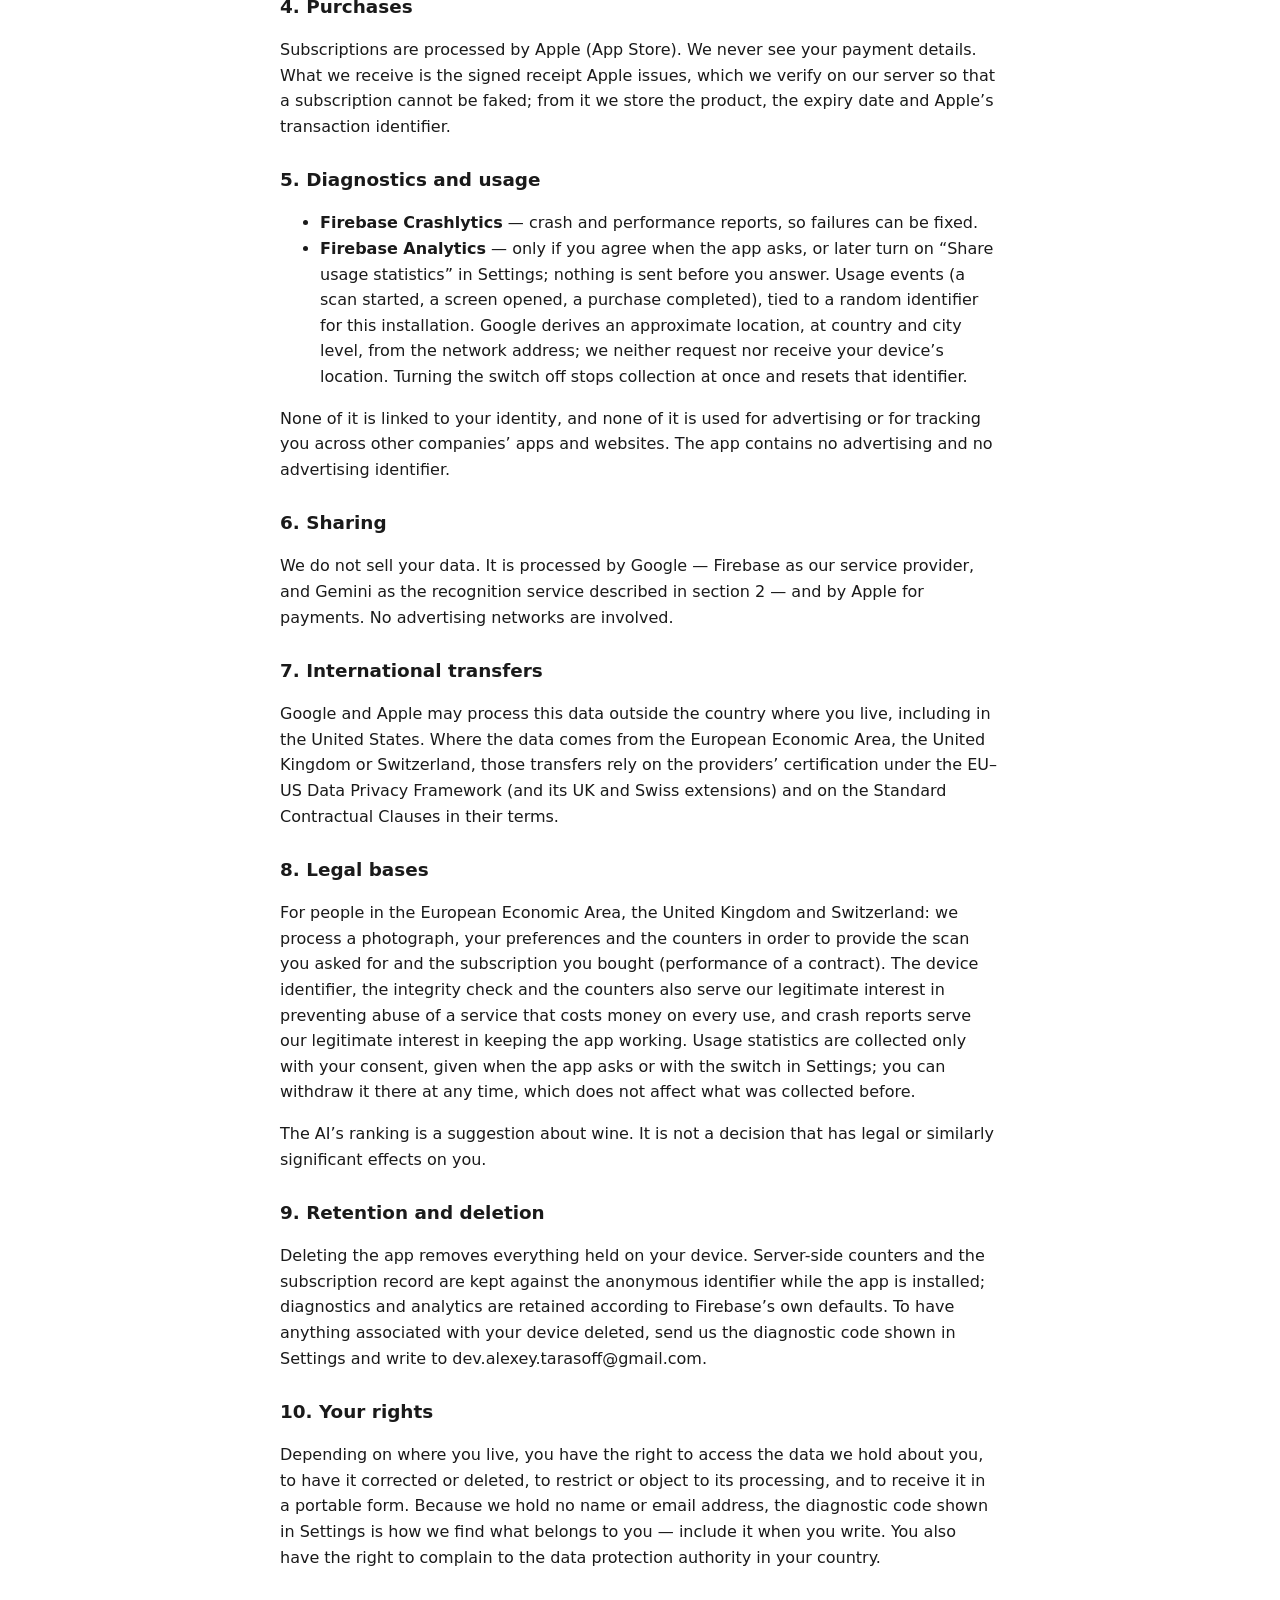
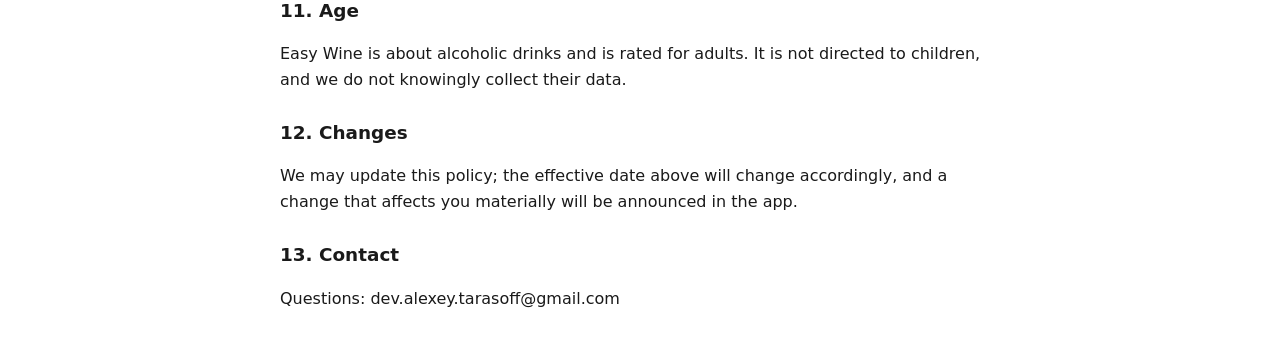
==== commit c3d1759f: "Privacy policy: analytics consent asked on first launch (all languages)" ====
--- a/privacy-policy.html
+++ b/privacy-policy.html
@@ -51,7 +51,7 @@
 <h2>5. Diagnostics and usage</h2>
 <ul>
   <li><strong>Firebase Crashlytics</strong> — crash and performance reports, so failures can be fixed.</li>
-  <li><strong>Firebase Analytics</strong> — only if you turn on “Share usage statistics” in Settings; it is off until you do. Usage events (a scan started, a screen opened, a purchase completed), tied to a random identifier for this installation. Google derives an approximate location, at country and city level, from the network address; we neither request nor receive your device’s location. Turning the switch off stops collection at once and resets that identifier.</li>
+  <li><strong>Firebase Analytics</strong> — only if you agree when the app asks, or later turn on “Share usage statistics” in Settings; nothing is sent before you answer. Usage events (a scan started, a screen opened, a purchase completed), tied to a random identifier for this installation. Google derives an approximate location, at country and city level, from the network address; we neither request nor receive your device’s location. Turning the switch off stops collection at once and resets that identifier.</li>
 </ul>
 <p>None of it is linked to your identity, and none of it is used for advertising or for tracking you across other companies’ apps and websites. The app contains no advertising and no advertising identifier.</p>
 
@@ -62,7 +62,7 @@
 <p>Google and Apple may process this data outside the country where you live, including in the United States. Where the data comes from the European Economic Area, the United Kingdom or Switzerland, those transfers rely on the providers’ certification under the EU–US Data Privacy Framework (and its UK and Swiss extensions) and on the Standard Contractual Clauses in their terms.</p>
 
 <h2>8. Legal bases</h2>
-<p>For people in the European Economic Area, the United Kingdom and Switzerland: we process a photograph, your preferences and the counters in order to provide the scan you asked for and the subscription you bought (performance of a contract). The device identifier, the integrity check and the counters also serve our legitimate interest in preventing abuse of a service that costs money on every use, and crash reports serve our legitimate interest in keeping the app working. Usage statistics are collected only with your consent, given with the switch in Settings; you can withdraw it there at any time, which does not affect what was collected before.</p>
+<p>For people in the European Economic Area, the United Kingdom and Switzerland: we process a photograph, your preferences and the counters in order to provide the scan you asked for and the subscription you bought (performance of a contract). The device identifier, the integrity check and the counters also serve our legitimate interest in preventing abuse of a service that costs money on every use, and crash reports serve our legitimate interest in keeping the app working. Usage statistics are collected only with your consent, given when the app asks or with the switch in Settings; you can withdraw it there at any time, which does not affect what was collected before.</p>
 <p>The AI’s ranking is a suggestion about wine. It is not a decision that has legal or similarly significant effects on you.</p>
 
 <h2>9. Retention and deletion</h2>
@@ -116,7 +116,7 @@
 <h2>5. Диагностика и использование</h2>
 <ul>
   <li><strong>Firebase Crashlytics</strong> — отчёты о сбоях и производительности, чтобы чинить ошибки.</li>
-  <li><strong>Firebase Analytics</strong> — только если вы включите «Отправлять статистику использования» в Настройках; до этого она выключена. События использования (скан начался, экран открыт, покупка совершена), привязанные к случайному идентификатору этой установки. По сетевому адресу Google определяет приблизительное местоположение с точностью до страны и города; собственную геолокацию устройства мы не запрашиваем и не получаем. Выключение переключателя сразу прекращает сбор и сбрасывает этот идентификатор.</li>
+  <li><strong>Firebase Analytics</strong> — только если вы согласитесь, когда приложение спросит, или позже включите «Отправлять статистику использования» в Настройках; до вашего ответа ничего не отправляется. События использования (скан начался, экран открыт, покупка совершена), привязанные к случайному идентификатору этой установки. По сетевому адресу Google определяет приблизительное местоположение с точностью до страны и города; собственную геолокацию устройства мы не запрашиваем и не получаем. Выключение переключателя сразу прекращает сбор и сбрасывает этот идентификатор.</li>
 </ul>
 <p>Ничто из этого не привязано к вашей личности и не используется ни для рекламы, ни для слежения за вами в чужих приложениях и сайтах. Рекламы и рекламного идентификатора в приложении нет.</p>
 
@@ -127,7 +127,7 @@
 <p>Google и Apple могут обрабатывать эти данные за пределами страны вашего проживания, в том числе в США. Для данных из Европейской экономической зоны, Великобритании и Швейцарии такая передача опирается на сертификацию этих поставщиков по EU–US Data Privacy Framework (и его британскому и швейцарскому расширениям) и на стандартные договорные условия в их соглашениях.</p>
 
 <h2>8. Правовые основания</h2>
-<p>Для людей в Европейской экономической зоне, Великобритании и Швейцарии: фотографию, ваши предпочтения и счётчики мы обрабатываем, чтобы выполнить запрошенный вами скан и предоставить купленную подписку (исполнение договора). Идентификатор устройства, проверка целостности и счётчики служат также нашему законному интересу — не допускать злоупотреблений сервисом, каждое использование которого стоит денег; отчёты о сбоях — законному интересу поддерживать работу приложения. Статистика использования собирается только с вашего согласия, которое вы даёте переключателем в Настройках; отозвать его можно там же в любой момент, это не затрагивает уже собранное.</p>
+<p>Для людей в Европейской экономической зоне, Великобритании и Швейцарии: фотографию, ваши предпочтения и счётчики мы обрабатываем, чтобы выполнить запрошенный вами скан и предоставить купленную подписку (исполнение договора). Идентификатор устройства, проверка целостности и счётчики служат также нашему законному интересу — не допускать злоупотреблений сервисом, каждое использование которого стоит денег; отчёты о сбоях — законному интересу поддерживать работу приложения. Статистика использования собирается только с вашего согласия, которое вы даёте, когда приложение спрашивает, или переключателем в Настройках; отозвать его можно там же в любой момент, это не затрагивает уже собранное.</p>
 <p>Ранжирование от ИИ — это совет о вине. Оно не является решением, которое влечёт для вас юридические или сходные по значимости последствия.</p>
 
 <h2>9. Хранение и удаление</h2>
@@ -181,7 +181,7 @@
 <h2>5. Diagnóstico y uso</h2>
 <ul>
   <li><strong>Firebase Crashlytics</strong> — informes de fallos y de rendimiento, para poder corregir errores.</li>
-  <li><strong>Firebase Analytics</strong> — solo si activas «Compartir estadísticas de uso» en Ajustes; está desactivado hasta que lo hagas. Eventos de uso (un escaneo iniciado, una pantalla abierta, una compra completada), vinculados a un identificador aleatorio de esta instalación. A partir de la dirección de red, Google deduce una ubicación aproximada a nivel de país y ciudad; nosotros no solicitamos ni recibimos la ubicación de tu dispositivo. Al desactivar el interruptor, la recogida se detiene de inmediato y ese identificador se restablece.</li>
+  <li><strong>Firebase Analytics</strong> — solo si aceptas cuando la aplicación te lo pregunta, o activas más tarde «Compartir estadísticas de uso» en Ajustes; no se envía nada antes de que respondas. Eventos de uso (un escaneo iniciado, una pantalla abierta, una compra completada), vinculados a un identificador aleatorio de esta instalación. A partir de la dirección de red, Google deduce una ubicación aproximada a nivel de país y ciudad; nosotros no solicitamos ni recibimos la ubicación de tu dispositivo. Al desactivar el interruptor, la recogida se detiene de inmediato y ese identificador se restablece.</li>
 </ul>
 <p>Nada de esto está vinculado a tu identidad ni se usa para publicidad ni para seguirte por aplicaciones y sitios de otras empresas. La aplicación no contiene publicidad ni identificador publicitario.</p>
 
@@ -192,7 +192,7 @@
 <p>Google y Apple pueden tratar estos datos fuera del país donde vives, incluso en Estados Unidos. Cuando los datos proceden del Espacio Económico Europeo, el Reino Unido o Suiza, esas transferencias se basan en la certificación de estos proveedores en el Marco de Privacidad de Datos UE-EE. UU. (y sus extensiones británica y suiza) y en las cláusulas contractuales tipo de sus condiciones.</p>
 
 <h2>8. Bases jurídicas</h2>
-<p>Para personas del Espacio Económico Europeo, el Reino Unido y Suiza: tratamos la fotografía, tus preferencias y los contadores para prestarte el escaneo que pides y la suscripción que has comprado (ejecución de un contrato). El identificador de dispositivo, la comprobación de integridad y los contadores sirven además a nuestro interés legítimo en evitar el abuso de un servicio que cuesta dinero en cada uso, y los informes de fallos, a nuestro interés legítimo en mantener la aplicación funcionando. Las estadísticas de uso solo se recogen con tu consentimiento, que das con el interruptor de Ajustes; puedes retirarlo allí en cualquier momento, sin que ello afecte a lo recogido antes.</p>
+<p>Para personas del Espacio Económico Europeo, el Reino Unido y Suiza: tratamos la fotografía, tus preferencias y los contadores para prestarte el escaneo que pides y la suscripción que has comprado (ejecución de un contrato). El identificador de dispositivo, la comprobación de integridad y los contadores sirven además a nuestro interés legítimo en evitar el abuso de un servicio que cuesta dinero en cada uso, y los informes de fallos, a nuestro interés legítimo en mantener la aplicación funcionando. Las estadísticas de uso solo se recogen con tu consentimiento, que das cuando la aplicación te lo pregunta o con el interruptor de Ajustes; puedes retirarlo allí en cualquier momento, sin que ello afecte a lo recogido antes.</p>
 <p>La clasificación que hace la IA es una sugerencia sobre vinos. No es una decisión que produzca efectos jurídicos sobre ti ni te afecte de forma similarmente significativa.</p>
 
 <h2>9. Conservación y eliminación</h2>
@@ -246,7 +246,7 @@
 <h2>5. Diagnose und Nutzung</h2>
 <ul>
   <li><strong>Firebase Crashlytics</strong> — Absturz- und Leistungsberichte, damit Fehler behoben werden können.</li>
-  <li><strong>Firebase Analytics</strong> — nur wenn du in den Einstellungen „Nutzungsstatistik teilen“ einschaltest; bis dahin ist sie aus. Nutzungsereignisse (ein Scan gestartet, ein Bildschirm geöffnet, ein Kauf abgeschlossen), verknüpft mit einer zufälligen Kennung dieser Installation. Google leitet aus der Netzwerkadresse einen ungefähren Standort auf Länder- und Städteebene ab; den Standort deines Geräts fragen wir weder ab, noch erhalten wir ihn. Schaltest du den Schalter aus, endet die Erfassung sofort und diese Kennung wird zurückgesetzt.</li>
+  <li><strong>Firebase Analytics</strong> — nur wenn du zustimmst, wenn die App fragt, oder später in den Einstellungen „Nutzungsstatistik teilen“ einschaltest; bevor du antwortest, wird nichts gesendet. Nutzungsereignisse (ein Scan gestartet, ein Bildschirm geöffnet, ein Kauf abgeschlossen), verknüpft mit einer zufälligen Kennung dieser Installation. Google leitet aus der Netzwerkadresse einen ungefähren Standort auf Länder- und Städteebene ab; den Standort deines Geräts fragen wir weder ab, noch erhalten wir ihn. Schaltest du den Schalter aus, endet die Erfassung sofort und diese Kennung wird zurückgesetzt.</li>
 </ul>
 <p>Nichts davon wird mit deiner Identität verknüpft, und nichts davon wird für Werbung verwendet oder dafür, dich über Apps und Websites anderer Unternehmen hinweg zu verfolgen. Die App enthält keine Werbung und keine Werbe-ID.</p>
 
@@ -257,7 +257,7 @@
 <p>Google und Apple können diese Daten außerhalb des Landes verarbeiten, in dem du lebst, auch in den Vereinigten Staaten. Stammen die Daten aus dem Europäischen Wirtschaftsraum, dem Vereinigten Königreich oder der Schweiz, stützen sich diese Übermittlungen auf die Zertifizierung der Anbieter nach dem EU-US Data Privacy Framework (und dessen Erweiterungen für das Vereinigte Königreich und die Schweiz) sowie auf die Standardvertragsklauseln in deren Bedingungen.</p>
 
 <h2>8. Rechtsgrundlagen</h2>
-<p>Für Personen im Europäischen Wirtschaftsraum, im Vereinigten Königreich und in der Schweiz: Wir verarbeiten ein Foto, deine Vorlieben und die Zähler, um den von dir angeforderten Scan und das von dir gekaufte Abonnement bereitzustellen (Vertragserfüllung). Die Gerätekennung, die Integritätsprüfung und die Zähler dienen außerdem unserem berechtigten Interesse, den Missbrauch eines Dienstes zu verhindern, der bei jeder Nutzung Geld kostet, und Absturzberichte dienen unserem berechtigten Interesse, die App funktionsfähig zu halten. Nutzungsstatistiken werden nur mit deiner Einwilligung erhoben, die du über den Schalter in den Einstellungen erteilst; du kannst sie dort jederzeit widerrufen, ohne dass dies die bis dahin erfolgte Verarbeitung berührt.</p>
+<p>Für Personen im Europäischen Wirtschaftsraum, im Vereinigten Königreich und in der Schweiz: Wir verarbeiten ein Foto, deine Vorlieben und die Zähler, um den von dir angeforderten Scan und das von dir gekaufte Abonnement bereitzustellen (Vertragserfüllung). Die Gerätekennung, die Integritätsprüfung und die Zähler dienen außerdem unserem berechtigten Interesse, den Missbrauch eines Dienstes zu verhindern, der bei jeder Nutzung Geld kostet, und Absturzberichte dienen unserem berechtigten Interesse, die App funktionsfähig zu halten. Nutzungsstatistiken werden nur mit deiner Einwilligung erhoben, die du erteilst, wenn die App fragt, oder über den Schalter in den Einstellungen; du kannst sie dort jederzeit widerrufen, ohne dass dies die bis dahin erfolgte Verarbeitung berührt.</p>
 <p>Das Ranking der KI ist ein Vorschlag zu Wein. Es ist keine Entscheidung, die dir gegenüber rechtliche Wirkung entfaltet oder dich in ähnlicher Weise erheblich beeinträchtigt.</p>
 
 <h2>9. Speicherdauer und Löschung</h2>
@@ -311,7 +311,7 @@
 <h2>5. Diagnostic et utilisation</h2>
 <ul>
   <li><strong>Firebase Crashlytics</strong> — rapports de plantage et de performances, afin que les défaillances puissent être corrigées.</li>
-  <li><strong>Firebase Analytics</strong> — uniquement si vous activez « Partager les statistiques d’utilisation » dans les Réglages ; c’est désactivé tant que vous ne le faites pas. Des événements d’utilisation (un scan lancé, un écran ouvert, un achat effectué), liés à un identifiant aléatoire propre à cette installation. Google déduit de l’adresse réseau une localisation approximative, au niveau du pays et de la ville ; nous ne demandons ni ne recevons la position de votre appareil. Désactiver l’interrupteur arrête immédiatement la collecte et réinitialise cet identifiant.</li>
+  <li><strong>Firebase Analytics</strong> — uniquement si vous acceptez lorsque l’application vous le demande, ou activez plus tard « Partager les statistiques d’utilisation » dans les Réglages ; rien n’est envoyé avant votre réponse. Des événements d’utilisation (un scan lancé, un écran ouvert, un achat effectué), liés à un identifiant aléatoire propre à cette installation. Google déduit de l’adresse réseau une localisation approximative, au niveau du pays et de la ville ; nous ne demandons ni ne recevons la position de votre appareil. Désactiver l’interrupteur arrête immédiatement la collecte et réinitialise cet identifiant.</li>
 </ul>
 <p>Aucune de ces données n’est associée à votre identité, ni utilisée à des fins publicitaires ou pour vous suivre sur les applications et sites web d’autres entreprises. L’application ne contient aucune publicité ni aucun identifiant publicitaire.</p>
 
@@ -322,7 +322,7 @@
 <p>Google et Apple peuvent traiter ces données en dehors du pays où vous résidez, y compris aux États-Unis. Lorsque les données proviennent de l’Espace économique européen, du Royaume-Uni ou de la Suisse, ces transferts reposent sur la certification de ces prestataires au titre du Data Privacy Framework UE–États-Unis (et de ses extensions au Royaume-Uni et à la Suisse) ainsi que sur les clauses contractuelles types figurant dans leurs conditions.</p>
 
 <h2>8. Bases légales</h2>
-<p>Pour les personnes se trouvant dans l’Espace économique européen, au Royaume-Uni et en Suisse : nous traitons la photographie, vos préférences et les compteurs afin de fournir le scan que vous avez demandé et l’abonnement que vous avez souscrit (exécution d’un contrat). L’identifiant d’appareil, le contrôle d’intégrité et les compteurs servent également notre intérêt légitime à prévenir les abus d’un service dont chaque utilisation a un coût, et les rapports de plantage servent notre intérêt légitime à assurer le bon fonctionnement de l’application. Les statistiques d’utilisation ne sont collectées qu’avec votre consentement, donné au moyen de l’interrupteur dans les Réglages ; vous pouvez le retirer à tout moment au même endroit, sans effet sur ce qui a été collecté auparavant.</p>
+<p>Pour les personnes se trouvant dans l’Espace économique européen, au Royaume-Uni et en Suisse : nous traitons la photographie, vos préférences et les compteurs afin de fournir le scan que vous avez demandé et l’abonnement que vous avez souscrit (exécution d’un contrat). L’identifiant d’appareil, le contrôle d’intégrité et les compteurs servent également notre intérêt légitime à prévenir les abus d’un service dont chaque utilisation a un coût, et les rapports de plantage servent notre intérêt légitime à assurer le bon fonctionnement de l’application. Les statistiques d’utilisation ne sont collectées qu’avec votre consentement, donné lorsque l’application vous le demande ou au moyen de l’interrupteur dans les Réglages ; vous pouvez le retirer à tout moment au même endroit, sans effet sur ce qui a été collecté auparavant.</p>
 <p>Le classement établi par l’IA est une suggestion portant sur du vin. Il ne constitue pas une décision produisant des effets juridiques vous concernant ou vous affectant de manière significative de façon similaire.</p>
 
 <h2>9. Conservation et suppression</h2>
@@ -376,7 +376,7 @@
 <h2>5. Diagnostica e utilizzo</h2>
 <ul>
   <li><strong>Firebase Crashlytics</strong> — report sugli arresti anomali e sulle prestazioni, per poter correggere i malfunzionamenti.</li>
-  <li><strong>Firebase Analytics</strong> — solo se attivi «Condividi statistiche di utilizzo» nelle Impostazioni; finché non lo fai è disattivato. Eventi di utilizzo (una scansione avviata, una schermata aperta, un acquisto completato), collegati a un identificativo casuale di questa installazione. Google ricava dall’indirizzo di rete una posizione approssimativa, a livello di Paese e città; noi non richiediamo né riceviamo la posizione del tuo dispositivo. Disattivando l’interruttore la raccolta si interrompe subito e quell’identificativo viene azzerato.</li>
+  <li><strong>Firebase Analytics</strong> — solo se accetti quando l’app te lo chiede, o attivi in seguito «Condividi statistiche di utilizzo» nelle Impostazioni; prima della tua risposta non viene inviato nulla. Eventi di utilizzo (una scansione avviata, una schermata aperta, un acquisto completato), collegati a un identificativo casuale di questa installazione. Google ricava dall’indirizzo di rete una posizione approssimativa, a livello di Paese e città; noi non richiediamo né riceviamo la posizione del tuo dispositivo. Disattivando l’interruttore la raccolta si interrompe subito e quell’identificativo viene azzerato.</li>
 </ul>
 <p>Nessuno di questi dati è collegato alla tua identità, né viene utilizzato a fini pubblicitari o per tracciarti tra app e siti web di altre società. L’app non contiene pubblicità né alcun identificativo pubblicitario.</p>
 
@@ -387,7 +387,7 @@
 <p>Google e Apple possono trattare questi dati al di fuori del Paese in cui risiedi, anche negli Stati Uniti. Per i dati provenienti dallo Spazio economico europeo, dal Regno Unito o dalla Svizzera, tali trasferimenti si basano sulla certificazione dei fornitori nell’ambito del Data Privacy Framework UE-USA (e delle relative estensioni per il Regno Unito e la Svizzera) e sulle clausole contrattuali standard previste nelle loro condizioni.</p>
 
 <h2>8. Basi giuridiche</h2>
-<p>Per le persone che si trovano nello Spazio economico europeo, nel Regno Unito e in Svizzera: trattiamo la fotografia, le tue preferenze e i contatori per fornirti la scansione che hai richiesto e l’abbonamento che hai acquistato (esecuzione di un contratto). L’identificativo del dispositivo, il controllo di integrità e i contatori rispondono inoltre al nostro legittimo interesse a prevenire abusi di un servizio che ha un costo a ogni utilizzo, mentre i report sugli arresti anomali rispondono al nostro legittimo interesse a mantenere l’app funzionante. Le statistiche di utilizzo sono raccolte solo con il tuo consenso, che dai con l’interruttore nelle Impostazioni; puoi revocarlo lì in qualsiasi momento, senza effetti su quanto raccolto prima.</p>
+<p>Per le persone che si trovano nello Spazio economico europeo, nel Regno Unito e in Svizzera: trattiamo la fotografia, le tue preferenze e i contatori per fornirti la scansione che hai richiesto e l’abbonamento che hai acquistato (esecuzione di un contratto). L’identificativo del dispositivo, il controllo di integrità e i contatori rispondono inoltre al nostro legittimo interesse a prevenire abusi di un servizio che ha un costo a ogni utilizzo, mentre i report sugli arresti anomali rispondono al nostro legittimo interesse a mantenere l’app funzionante. Le statistiche di utilizzo sono raccolte solo con il tuo consenso, che dai quando l’app te lo chiede o con l’interruttore nelle Impostazioni; puoi revocarlo lì in qualsiasi momento, senza effetti su quanto raccolto prima.</p>
 <p>La classifica elaborata dall’IA è un suggerimento sul vino. Non costituisce una decisione che produce effetti giuridici nei tuoi confronti o che incide in modo analogamente significativo sulla tua persona.</p>
 
 <h2>9. Conservazione e cancellazione</h2>
@@ -441,7 +441,7 @@
 <h2>5. Diagnostiek en gebruik</h2>
 <ul>
   <li><strong>Firebase Crashlytics</strong> — crash- en prestatierapporten, zodat storingen kunnen worden verholpen.</li>
-  <li><strong>Firebase Analytics</strong> — alleen als je ‘Gebruiksstatistieken delen’ aanzet in Instellingen; tot dan staat het uit. Gebruiksgebeurtenissen (een scan gestart, een scherm geopend, een aankoop voltooid), gekoppeld aan een willekeurige ID van deze installatie. Google leidt uit het netwerkadres een geschatte locatie af, op het niveau van land en stad; wij vragen de locatie van je apparaat niet op en ontvangen die ook niet. Zet je de schakelaar uit, dan stopt de verzameling direct en wordt die ID gereset.</li>
+  <li><strong>Firebase Analytics</strong> — alleen als je akkoord gaat wanneer de app het vraagt, of later ‘Gebruiksstatistieken delen’ aanzet in Instellingen; vóór je antwoord wordt niets verstuurd. Gebruiksgebeurtenissen (een scan gestart, een scherm geopend, een aankoop voltooid), gekoppeld aan een willekeurige ID van deze installatie. Google leidt uit het netwerkadres een geschatte locatie af, op het niveau van land en stad; wij vragen de locatie van je apparaat niet op en ontvangen die ook niet. Zet je de schakelaar uit, dan stopt de verzameling direct en wordt die ID gereset.</li>
 </ul>
 <p>Niets hiervan wordt aan je identiteit gekoppeld, en niets ervan wordt gebruikt voor advertenties of om je te volgen in apps en op websites van andere bedrijven. De app bevat geen advertenties en geen advertentie-ID.</p>
 
@@ -452,7 +452,7 @@
 <p>Google en Apple kunnen deze gegevens verwerken buiten het land waar je woont, onder meer in de Verenigde Staten. Zijn de gegevens afkomstig uit de Europese Economische Ruimte, het Verenigd Koninkrijk of Zwitserland, dan berust die doorgifte op de certificering van de aanbieders onder het EU-VS Data Privacy Framework (en de uitbreidingen daarvan voor het Verenigd Koninkrijk en Zwitserland) en op de modelcontractbepalingen in hun voorwaarden.</p>
 
 <h2>8. Rechtsgronden</h2>
-<p>Voor personen in de Europese Economische Ruimte, het Verenigd Koninkrijk en Zwitserland: wij verwerken een foto, je voorkeuren en de tellers om de scan te leveren waar je om hebt gevraagd en het abonnement dat je hebt gekocht (uitvoering van een overeenkomst). De apparaat-ID, de integriteitscontrole en de tellers dienen daarnaast ons gerechtvaardigd belang bij het voorkomen van misbruik van een dienst die bij elk gebruik geld kost, en crashrapporten dienen ons gerechtvaardigd belang bij het goed laten werken van de app. Gebruiksstatistieken worden alleen verzameld met je toestemming, die je geeft met de schakelaar in Instellingen; je kunt die daar op elk moment intrekken, zonder gevolgen voor wat eerder is verzameld.</p>
+<p>Voor personen in de Europese Economische Ruimte, het Verenigd Koninkrijk en Zwitserland: wij verwerken een foto, je voorkeuren en de tellers om de scan te leveren waar je om hebt gevraagd en het abonnement dat je hebt gekocht (uitvoering van een overeenkomst). De apparaat-ID, de integriteitscontrole en de tellers dienen daarnaast ons gerechtvaardigd belang bij het voorkomen van misbruik van een dienst die bij elk gebruik geld kost, en crashrapporten dienen ons gerechtvaardigd belang bij het goed laten werken van de app. Gebruiksstatistieken worden alleen verzameld met je toestemming, die je geeft wanneer de app het vraagt of met de schakelaar in Instellingen; je kunt die daar op elk moment intrekken, zonder gevolgen voor wat eerder is verzameld.</p>
 <p>De rangschikking door de AI is een suggestie over wijn. Het is geen besluit waaraan voor jou rechtsgevolgen zijn verbonden of dat je anderszins in aanmerkelijke mate treft.</p>
 
 <h2>9. Bewaring en verwijdering</h2>
@@ -506,7 +506,7 @@
 <h2>5. Diagnóstico e uso</h2>
 <ul>
   <li><strong>Firebase Crashlytics</strong> — relatórios de falhas e de desempenho, para que os erros possam ser corrigidos.</li>
-  <li><strong>Firebase Analytics</strong> — só se você ativar “Compartilhar estatísticas de uso” nos Ajustes; até lá fica desligado. Eventos de uso (um escaneamento iniciado, uma tela aberta, uma compra concluída), vinculados a um identificador aleatório desta instalação. O Google deduz uma localização aproximada, em nível de país e cidade, a partir do endereço de rede; nós não solicitamos nem recebemos a localização do seu dispositivo. Desligar a chave interrompe a coleta na hora e redefine esse identificador.</li>
+  <li><strong>Firebase Analytics</strong> — só se você concordar quando o aplicativo perguntar, ou ativar depois “Compartilhar estatísticas de uso” nos Ajustes; nada é enviado antes da sua resposta. Eventos de uso (um escaneamento iniciado, uma tela aberta, uma compra concluída), vinculados a um identificador aleatório desta instalação. O Google deduz uma localização aproximada, em nível de país e cidade, a partir do endereço de rede; nós não solicitamos nem recebemos a localização do seu dispositivo. Desligar a chave interrompe a coleta na hora e redefine esse identificador.</li>
 </ul>
 <p>Nada disso é vinculado à sua identidade, e nada disso é usado para publicidade nem para rastrear você em aplicativos e sites de outras empresas. O aplicativo não contém publicidade nem identificador de publicidade.</p>
 
@@ -517,7 +517,7 @@
 <p>O Google e a Apple podem tratar esses dados fora do país onde você mora, inclusive nos Estados Unidos. Quando os dados vêm do Espaço Econômico Europeu, do Reino Unido ou da Suíça, essas transferências se baseiam na certificação desses provedores no Data Privacy Framework UE–EUA (e em suas extensões para o Reino Unido e a Suíça) e nas cláusulas contratuais-padrão previstas nos termos deles.</p>
 
 <h2>8. Bases legais</h2>
-<p>Para pessoas no Espaço Econômico Europeu, no Reino Unido e na Suíça: tratamos a fotografia, suas preferências e os contadores para fornecer o escaneamento que você solicitou e a assinatura que você comprou (execução de contrato). O identificador do dispositivo, a verificação de integridade e os contadores também atendem ao nosso interesse legítimo de impedir o abuso de um serviço que custa dinheiro a cada uso, e os relatórios de falhas atendem ao nosso interesse legítimo de manter o aplicativo funcionando. As estatísticas de uso só são coletadas com o seu consentimento, dado pela chave nos Ajustes; você pode retirá-lo ali a qualquer momento, sem afetar o que foi coletado antes.</p>
+<p>Para pessoas no Espaço Econômico Europeu, no Reino Unido e na Suíça: tratamos a fotografia, suas preferências e os contadores para fornecer o escaneamento que você solicitou e a assinatura que você comprou (execução de contrato). O identificador do dispositivo, a verificação de integridade e os contadores também atendem ao nosso interesse legítimo de impedir o abuso de um serviço que custa dinheiro a cada uso, e os relatórios de falhas atendem ao nosso interesse legítimo de manter o aplicativo funcionando. As estatísticas de uso só são coletadas com o seu consentimento, dado quando o aplicativo pergunta ou pela chave nos Ajustes; você pode retirá-lo ali a qualquer momento, sem afetar o que foi coletado antes.</p>
 <p>A ordenação feita pela IA é uma sugestão sobre vinhos. Não é uma decisão que produza efeitos jurídicos sobre você ou que o afete de forma igualmente significativa.</p>
 
 <h2>9. Retenção e exclusão</h2>
@@ -571,7 +571,7 @@
 <h2>5. Діагностика й використання</h2>
 <ul>
   <li><strong>Firebase Crashlytics</strong> — звіти про збої та продуктивність, щоб помилки можна було виправляти.</li>
-  <li><strong>Firebase Analytics</strong> — лише якщо ви ввімкнете «Надсилати статистику використання» в Налаштуваннях; доти вона вимкнена. Події використання (почато сканування, відкрито екран, завершено покупку), прив’язані до випадкового ідентифікатора цього встановлення. Google визначає приблизне місцезнаходження — з точністю до країни й міста — за мережевою адресою; ми не запитуємо й не отримуємо геолокацію вашого пристрою. Вимкнення перемикача одразу припиняє збір і скидає цей ідентифікатор.</li>
+  <li><strong>Firebase Analytics</strong> — лише якщо ви погодитеся, коли застосунок запитає, або пізніше ввімкнете «Надсилати статистику використання» в Налаштуваннях; до вашої відповіді нічого не надсилається. Події використання (почато сканування, відкрито екран, завершено покупку), прив’язані до випадкового ідентифікатора цього встановлення. Google визначає приблизне місцезнаходження — з точністю до країни й міста — за мережевою адресою; ми не запитуємо й не отримуємо геолокацію вашого пристрою. Вимкнення перемикача одразу припиняє збір і скидає цей ідентифікатор.</li>
 </ul>
 <p>Жодні з цих даних не пов’язуються з вашою особою й не використовуються ні для реклами, ні для відстеження ваших дій у застосунках і на вебсайтах інших компаній. У застосунку немає ні реклами, ні рекламного ідентифікатора.</p>
 
@@ -582,7 +582,7 @@
 <p>Google і Apple можуть обробляти ці дані за межами країни вашого проживання, зокрема в Сполучених Штатах. Якщо дані надходять з Європейської економічної зони, Сполученого Королівства чи Швейцарії, таке передання ґрунтується на сертифікації постачальників за Рамковою програмою захисту даних ЄС–США (EU–US Data Privacy Framework) та її розширеннями для Сполученого Королівства й Швейцарії, а також на стандартних договірних положеннях, що входять до їхніх умов.</p>
 
 <h2>8. Правові підстави</h2>
-<p>Для осіб у Європейській економічній зоні, Сполученому Королівстві та Швейцарії: ми обробляємо фотографію, ваші вподобання й лічильники, щоб надати сканування, яке ви запросили, і підписку, яку ви придбали (виконання договору). Ідентифікатор пристрою, перевірка цілісності й лічильники також слугують нашому законному інтересу — запобігати зловживанням сервісом, кожне використання якого коштує грошей, а звіти про збої слугують нашому законному інтересу — підтримувати роботу застосунку. Статистика використання збирається лише за вашою згодою, яку ви надаєте перемикачем у Налаштуваннях; відкликати її можна там само будь-коли, це не впливає на вже зібране.</p>
+<p>Для осіб у Європейській економічній зоні, Сполученому Королівстві та Швейцарії: ми обробляємо фотографію, ваші вподобання й лічильники, щоб надати сканування, яке ви запросили, і підписку, яку ви придбали (виконання договору). Ідентифікатор пристрою, перевірка цілісності й лічильники також слугують нашому законному інтересу — запобігати зловживанням сервісом, кожне використання якого коштує грошей, а звіти про збої слугують нашому законному інтересу — підтримувати роботу застосунку. Статистика використання збирається лише за вашою згодою, яку ви надаєте, коли застосунок запитує, або перемикачем у Налаштуваннях; відкликати її можна там само будь-коли, це не впливає на вже зібране.</p>
 <p>Рейтинг, який складає ШІ, — це пропозиція щодо вина. Це не рішення, яке має для вас правові наслідки або подібним чином істотно на вас впливає.</p>
 
 <h2>9. Строк зберігання й видалення</h2>
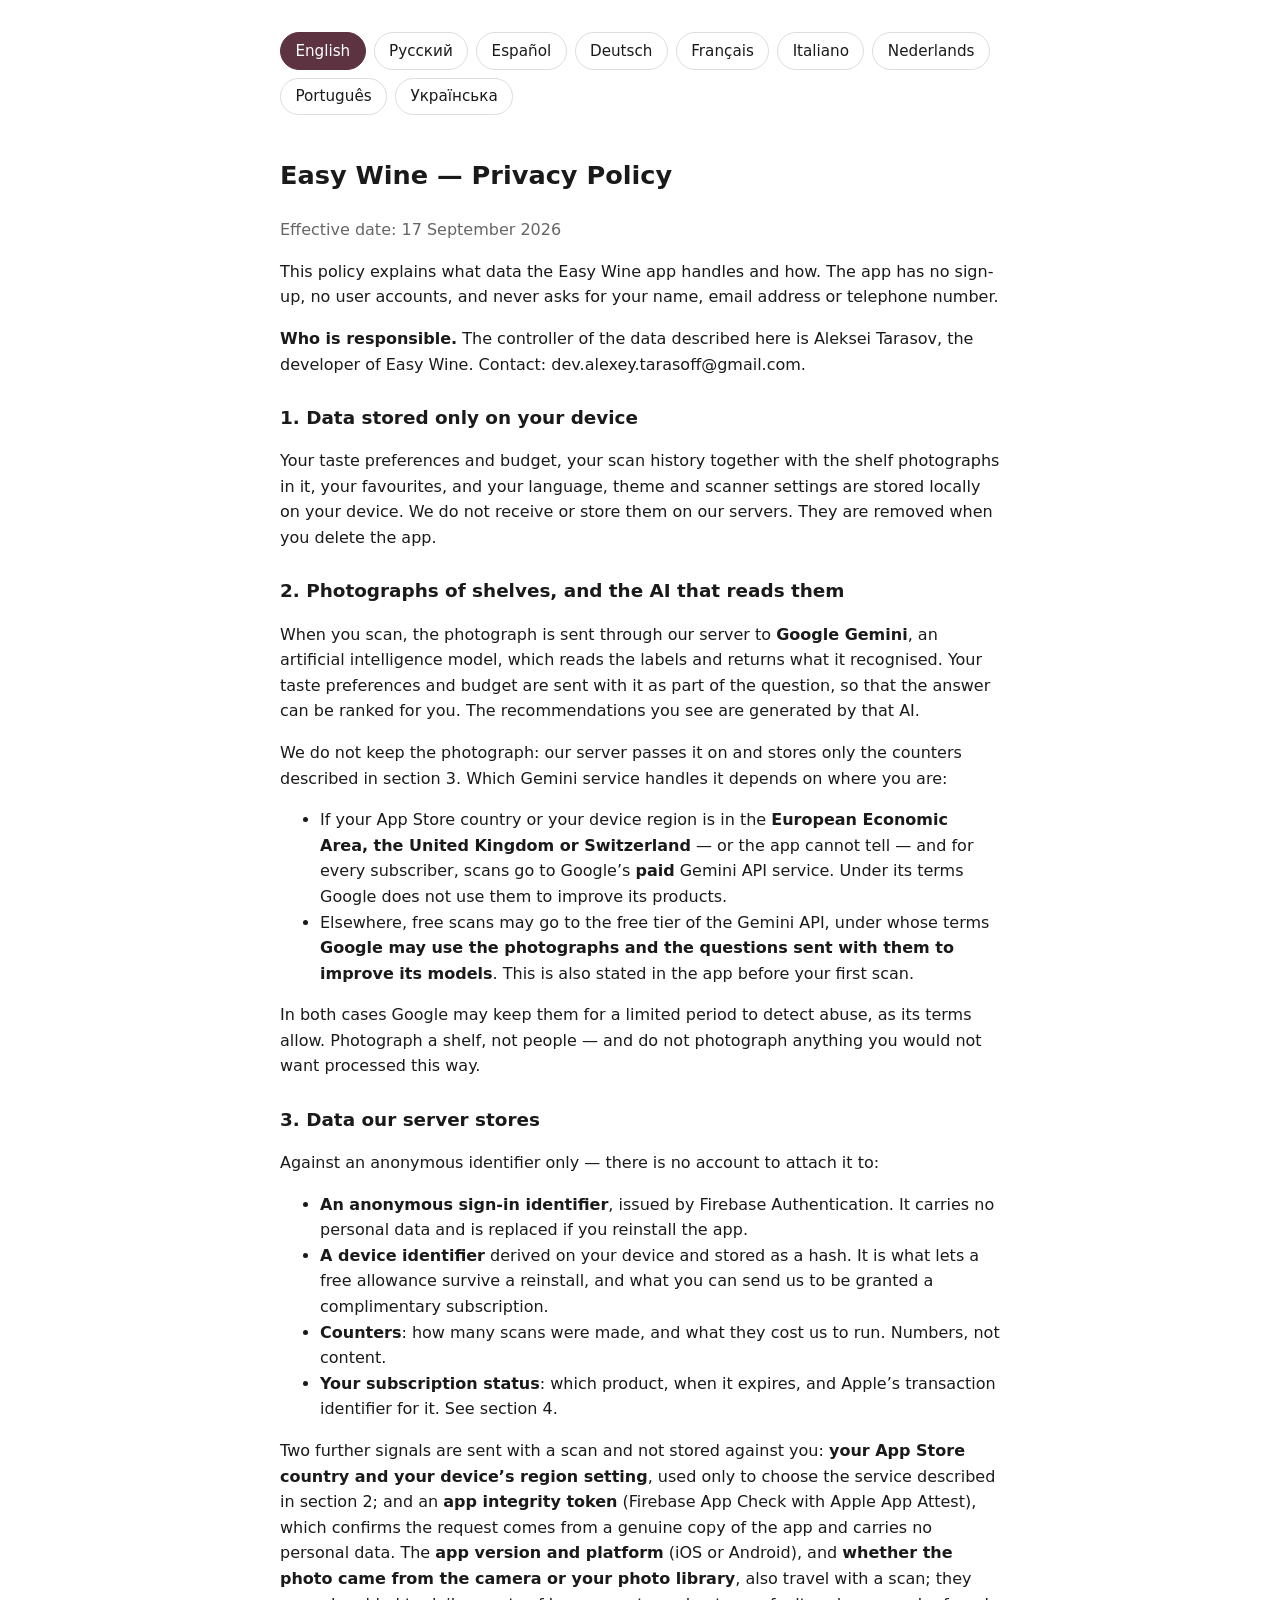
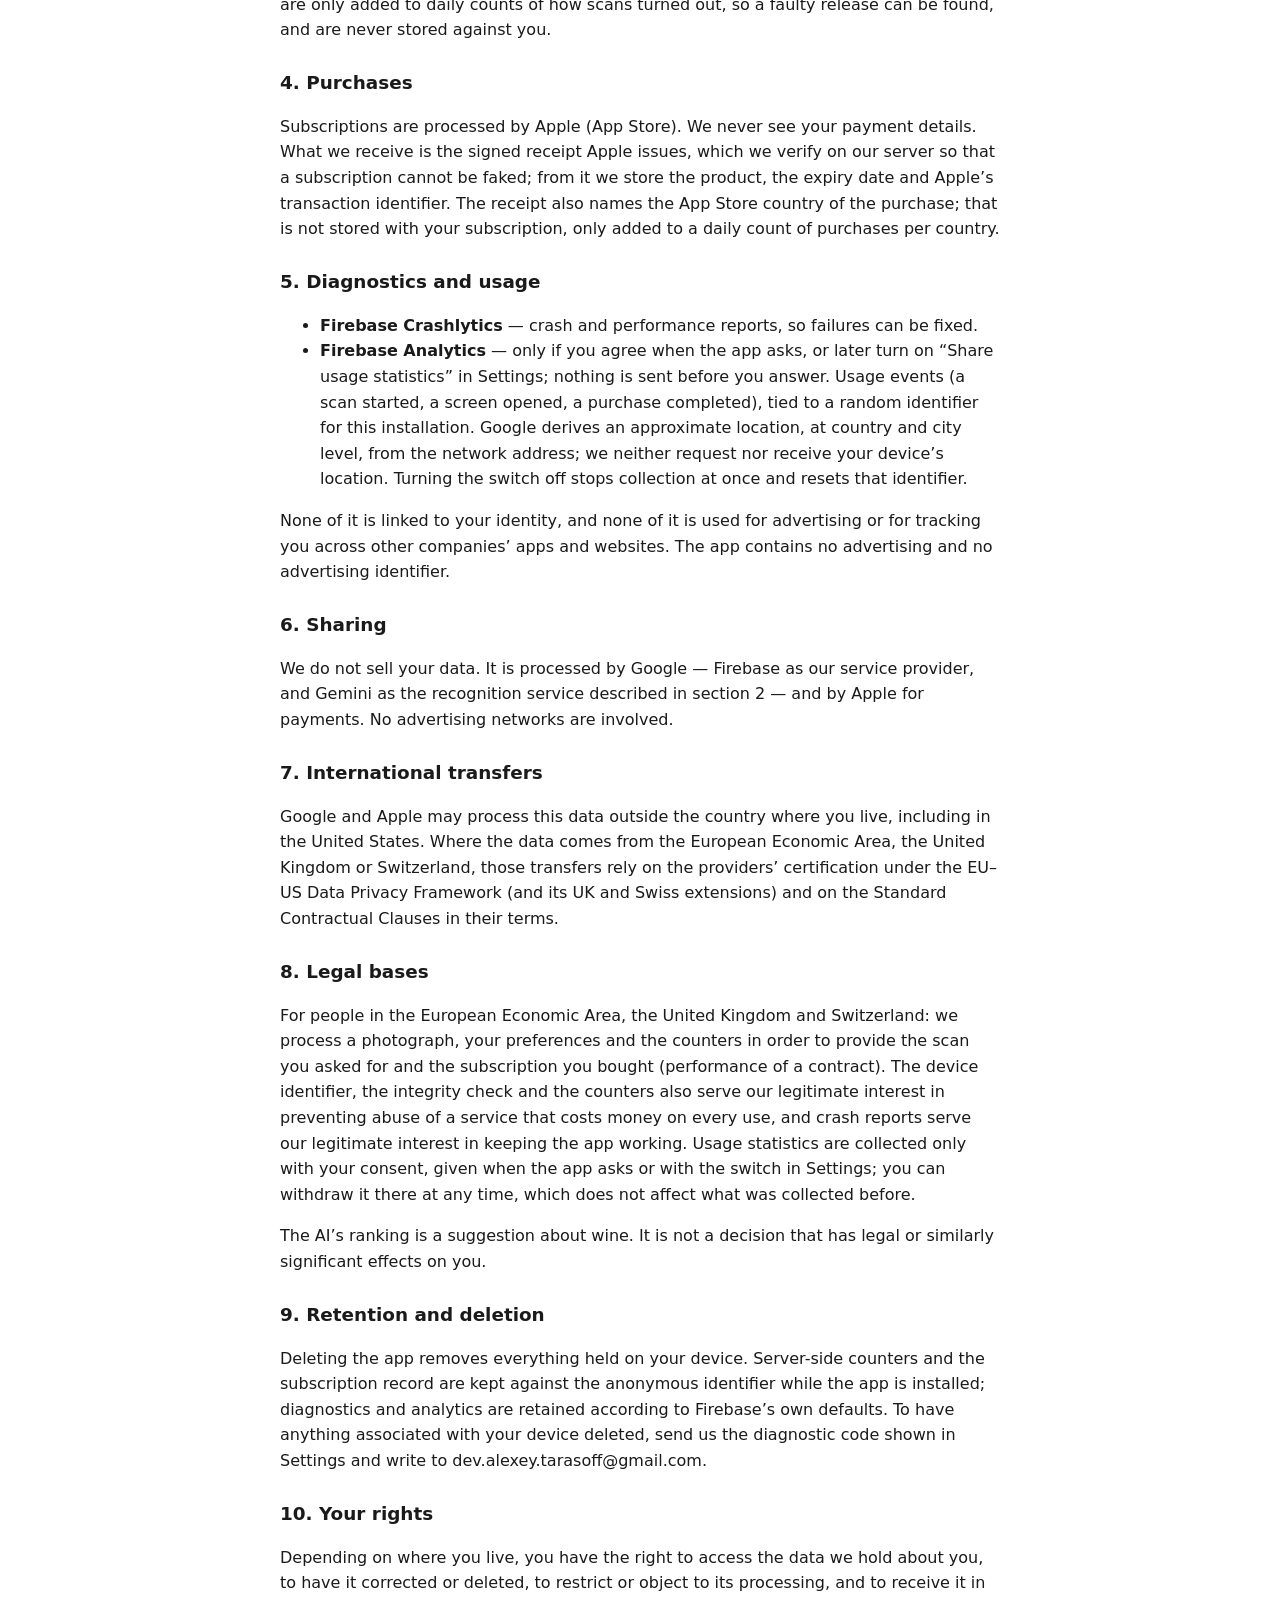
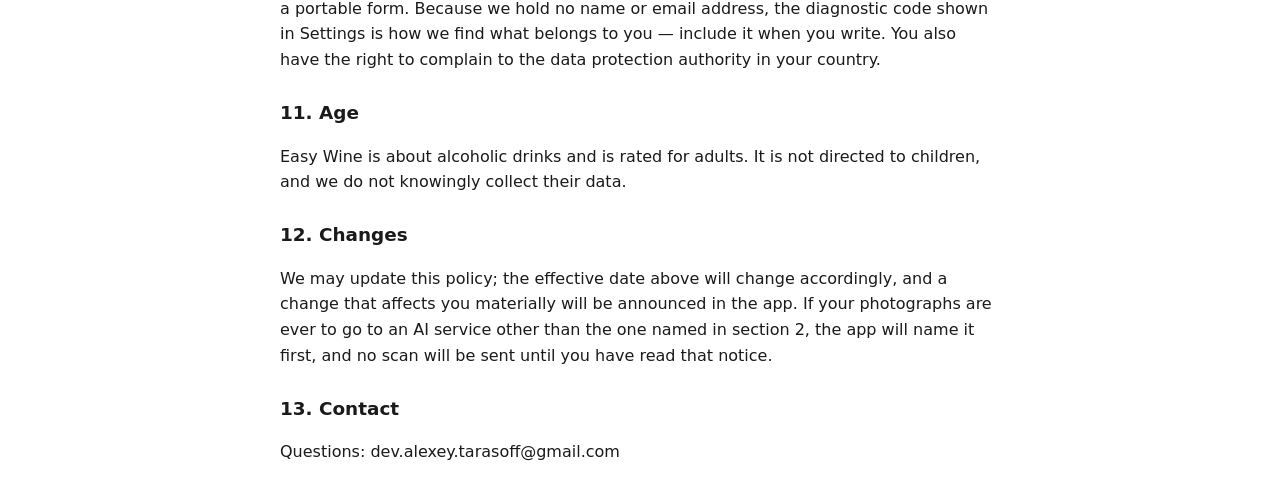
==== commit fa2304b7: "Privacy policy: 17 September 2026 text (easywine 45e937c) Adds, in all nine languages: the App Store" ====
--- a/privacy-policy.html
+++ b/privacy-policy.html
@@ -18,7 +18,7 @@
 
 <section data-lang="en" data-title="Easy Wine — Privacy Policy">
 <h1>Easy Wine — Privacy Policy</h1>
-<p class="muted">Effective date: 15 September 2026</p>
+<p class="muted">Effective date: 17 September 2026</p>
 
 <p>This policy explains what data the Easy Wine app handles and how. The app has no sign-up, no user accounts, and never asks for your name, email address or telephone number.</p>
 <p><strong>Who is responsible.</strong> The controller of the data described here is Aleksei Tarasov, the developer of Easy Wine. Contact: dev.alexey.tarasoff@gmail.com.</p>
@@ -43,10 +43,10 @@
   <li><strong>Counters</strong>: how many scans were made, and what they cost us to run. Numbers, not content.</li>
   <li><strong>Your subscription status</strong>: which product, when it expires, and Apple’s transaction identifier for it. See section 4.</li>
 </ul>
-<p>Two further signals are sent with a scan and not stored against you: <strong>your App Store country and your device’s region setting</strong>, used only to choose the service described in section 2; and an <strong>app integrity token</strong> (Firebase App Check with Apple App Attest), which confirms the request comes from a genuine copy of the app and carries no personal data.</p>
+<p>Two further signals are sent with a scan and not stored against you: <strong>your App Store country and your device’s region setting</strong>, used only to choose the service described in section 2; and an <strong>app integrity token</strong> (Firebase App Check with Apple App Attest), which confirms the request comes from a genuine copy of the app and carries no personal data. The <strong>app version and platform</strong> (iOS or Android), and <strong>whether the photo came from the camera or your photo library</strong>, also travel with a scan; they are only added to daily counts of how scans turned out, so a faulty release can be found, and are never stored against you.</p>
 
 <h2>4. Purchases</h2>
-<p>Subscriptions are processed by Apple (App Store). We never see your payment details. What we receive is the signed receipt Apple issues, which we verify on our server so that a subscription cannot be faked; from it we store the product, the expiry date and Apple’s transaction identifier.</p>
+<p>Subscriptions are processed by Apple (App Store). We never see your payment details. What we receive is the signed receipt Apple issues, which we verify on our server so that a subscription cannot be faked; from it we store the product, the expiry date and Apple’s transaction identifier. The receipt also names the App Store country of the purchase; that is not stored with your subscription, only added to a daily count of purchases per country.</p>
 
 <h2>5. Diagnostics and usage</h2>
 <ul>
@@ -75,7 +75,7 @@
 <p>Easy Wine is about alcoholic drinks and is rated for adults. It is not directed to children, and we do not knowingly collect their data.</p>
 
 <h2>12. Changes</h2>
-<p>We may update this policy; the effective date above will change accordingly, and a change that affects you materially will be announced in the app.</p>
+<p>We may update this policy; the effective date above will change accordingly, and a change that affects you materially will be announced in the app. If your photographs are ever to go to an AI service other than the one named in section 2, the app will name it first, and no scan will be sent until you have read that notice.</p>
 
 <h2>13. Contact</h2>
 <p>Questions: dev.alexey.tarasoff@gmail.com</p>
@@ -83,7 +83,7 @@
 
 <section data-lang="ru" lang="ru" data-title="Easy Wine — Политика конфиденциальности">
 <h1>Easy Wine — Политика конфиденциальности</h1>
-<p class="muted">Дата вступления в силу: 15 сентября 2026</p>
+<p class="muted">Дата вступления в силу: 17 сентября 2026</p>
 
 <p>Эта политика описывает, какие данные обрабатывает приложение Easy Wine. В приложении нет регистрации и аккаунтов; мы не спрашиваем ни имя, ни почту, ни телефон.</p>
 <p><strong>Кто отвечает за данные.</strong> Оператор (контролёр) описанных здесь данных — Алексей Тарасов (Aleksei Tarasov), разработчик Easy Wine. Связь: dev.alexey.tarasoff@gmail.com.</p>
@@ -108,10 +108,10 @@
   <li><strong>Счётчики</strong>: сколько сканов сделано и во сколько они нам обошлись. Числа, не содержимое.</li>
   <li><strong>Статус подписки</strong>: какой продукт, до какого числа и идентификатор транзакции Apple. См. раздел 4.</li>
 </ul>
-<p>Ещё два сигнала отправляются вместе со сканом и не сохраняются за вами: <strong>страна вашего App Store и регион в настройках устройства</strong> — только чтобы выбрать сервис из раздела 2; и <strong>токен целостности приложения</strong> (Firebase App Check с Apple App Attest), который подтверждает, что запрос пришёл из настоящей копии приложения, и личных данных не несёт.</p>
+<p>Ещё два сигнала отправляются вместе со сканом и не сохраняются за вами: <strong>страна вашего App Store и регион в настройках устройства</strong> — только чтобы выбрать сервис из раздела 2; и <strong>токен целостности приложения</strong> (Firebase App Check с Apple App Attest), который подтверждает, что запрос пришёл из настоящей копии приложения, и личных данных не несёт. Также вместе со сканом отправляются <strong>версия приложения и платформа</strong> (iOS или Android) и <strong>откуда фото — с камеры или из галереи</strong>; они только прибавляются к дневным итогам того, как прошли сканы, чтобы найти неудачный выпуск, и никогда не хранятся за вами.</p>
 
 <h2>4. Покупки</h2>
-<p>Подписки обрабатывает Apple (App Store). Платёжных данных мы не видим никогда. К нам приходит подписанный Apple чек, который мы проверяем на своём сервере, чтобы подписку нельзя было подделать; из него сохраняются продукт, дата окончания и идентификатор транзакции Apple.</p>
+<p>Подписки обрабатывает Apple (App Store). Платёжных данных мы не видим никогда. К нам приходит подписанный Apple чек, который мы проверяем на своём сервере, чтобы подписку нельзя было подделать; из него сохраняются продукт, дата окончания и идентификатор транзакции Apple. В чеке указана и страна App Store, в которой совершена покупка; с вашей подпиской она не хранится, а только прибавляется к дневному числу покупок по странам.</p>
 
 <h2>5. Диагностика и использование</h2>
 <ul>
@@ -140,7 +140,7 @@
 <p>Easy Wine — приложение об алкогольных напитках, с возрастным рейтингом для взрослых. Детям оно не адресовано, и мы сознательно не собираем их данные.</p>
 
 <h2>12. Изменения</h2>
-<p>Мы можем обновлять эту политику; дата вступления в силу выше будет соответственно меняться, а о существенных для вас изменениях мы сообщим в приложении.</p>
+<p>Мы можем обновлять эту политику; дата вступления в силу выше будет соответственно меняться, а о существенных для вас изменениях мы сообщим в приложении. Если фотографии когда-нибудь будут уходить в другой ИИ-сервис, чем названный в разделе 2, приложение сначала назовёт его, и ни один скан не отправится, пока вы не прочтёте это уведомление.</p>
 
 <h2>13. Контакты</h2>
 <p>Вопросы: dev.alexey.tarasoff@gmail.com</p>
@@ -148,7 +148,7 @@
 
 <section data-lang="es" lang="es" data-title="Easy Wine — Política de privacidad">
 <h1>Easy Wine — Política de privacidad</h1>
-<p class="muted">Fecha de entrada en vigor: 15 de septiembre de 2026</p>
+<p class="muted">Fecha de entrada en vigor: 17 de septiembre de 2026</p>
 
 <p>Esta política describe qué datos trata la aplicación Easy Wine. La aplicación no tiene registro ni cuentas de usuario, y nunca pide tu nombre, tu correo electrónico ni tu teléfono.</p>
 <p><strong>Responsable.</strong> El responsable del tratamiento de los datos aquí descritos es Aleksei Tarasov, desarrollador de Easy Wine. Contacto: dev.alexey.tarasoff@gmail.com.</p>
@@ -173,10 +173,10 @@
   <li><strong>Contadores</strong>: cuántos escaneos se han hecho y cuánto nos han costado. Números, no contenido.</li>
   <li><strong>El estado de tu suscripción</strong>: qué producto, hasta cuándo y el identificador de transacción de Apple. Véase el apartado 4.</li>
 </ul>
-<p>Con cada escaneo se envían además dos señales que no se guardan asociadas a ti: <strong>el país de tu App Store y la región configurada en tu dispositivo</strong>, usados solo para elegir el servicio del apartado 2; y un <strong>token de integridad de la aplicación</strong> (Firebase App Check con Apple App Attest), que confirma que la solicitud procede de una copia auténtica de la aplicación y no contiene datos personales.</p>
+<p>Con cada escaneo se envían además dos señales que no se guardan asociadas a ti: <strong>el país de tu App Store y la región configurada en tu dispositivo</strong>, usados solo para elegir el servicio del apartado 2; y un <strong>token de integridad de la aplicación</strong> (Firebase App Check con Apple App Attest), que confirma que la solicitud procede de una copia auténtica de la aplicación y no contiene datos personales. Con el escaneo viajan también <strong>la versión de la aplicación y la plataforma</strong> (iOS o Android) y <strong>si la foto se hizo con la cámara o se eligió de tu fototeca</strong>; solo se suman a recuentos diarios de cómo salieron los escaneos, para detectar una versión defectuosa, y nunca se guardan asociados a ti.</p>
 
 <h2>4. Compras</h2>
-<p>Las suscripciones las procesa Apple (App Store). Nunca vemos tus datos de pago. Lo que recibimos es el recibo firmado que emite Apple, que verificamos en nuestro servidor para que una suscripción no se pueda falsificar; de él guardamos el producto, la fecha de caducidad y el identificador de transacción de Apple.</p>
+<p>Las suscripciones las procesa Apple (App Store). Nunca vemos tus datos de pago. Lo que recibimos es el recibo firmado que emite Apple, que verificamos en nuestro servidor para que una suscripción no se pueda falsificar; de él guardamos el producto, la fecha de caducidad y el identificador de transacción de Apple. El recibo indica también el país de la App Store de la compra; no se guarda con tu suscripción, solo se suma a un recuento diario de compras por país.</p>
 
 <h2>5. Diagnóstico y uso</h2>
 <ul>
@@ -205,7 +205,7 @@
 <p>Easy Wine trata sobre bebidas alcohólicas y tiene una clasificación por edades para adultos. No está dirigida a menores y no recogemos sus datos de forma consciente.</p>
 
 <h2>12. Cambios</h2>
-<p>Podemos actualizar esta política; la fecha de entrada en vigor indicada arriba cambiará en consecuencia, y los cambios que te afecten de forma sustancial se anunciarán en la aplicación.</p>
+<p>Podemos actualizar esta política; la fecha de entrada en vigor indicada arriba cambiará en consecuencia, y los cambios que te afecten de forma sustancial se anunciarán en la aplicación. Si alguna vez tus fotografías fueran a ir a un servicio de IA distinto del indicado en el apartado 2, la aplicación lo nombrará antes, y no se enviará ningún escaneo hasta que hayas leído ese aviso.</p>
 
 <h2>13. Contacto</h2>
 <p>Preguntas: dev.alexey.tarasoff@gmail.com</p>
@@ -213,7 +213,7 @@
 
 <section data-lang="de" lang="de" data-title="Easy Wine — Datenschutzerklärung">
 <h1>Easy Wine — Datenschutzerklärung</h1>
-<p class="muted">Gültig ab: 15. September 2026</p>
+<p class="muted">Gültig ab: 17. September 2026</p>
 
 <p>Diese Erklärung beschreibt, welche Daten die App Easy Wine verarbeitet und wie. Die App hat keine Registrierung und keine Nutzerkonten und fragt nie nach deinem Namen, deiner E-Mail-Adresse oder deiner Telefonnummer.</p>
 <p><strong>Wer verantwortlich ist.</strong> Verantwortlicher für die hier beschriebenen Daten ist Aleksei Tarasov, der Entwickler von Easy Wine. Kontakt: dev.alexey.tarasoff@gmail.com.</p>
@@ -238,10 +238,10 @@
   <li><strong>Zähler</strong>: wie viele Scans durchgeführt wurden und was ihre Ausführung uns gekostet hat. Zahlen, keine Inhalte.</li>
   <li><strong>Dein Abonnementstatus</strong>: welches Produkt, wann es abläuft und die zugehörige Transaktionskennung von Apple. Siehe Abschnitt 4.</li>
 </ul>
-<p>Zwei weitere Angaben werden mit einem Scan gesendet, aber nicht zu dir gespeichert: <strong>dein App-Store-Land und die Regionseinstellung deines Geräts</strong>, die ausschließlich zur Auswahl des in Abschnitt 2 beschriebenen Dienstes verwendet werden; und ein <strong>App-Integritätstoken</strong> (Firebase App Check mit Apple App Attest), das bestätigt, dass die Anfrage von einer echten Kopie der App stammt, und keine personenbezogenen Daten enthält.</p>
+<p>Zwei weitere Angaben werden mit einem Scan gesendet, aber nicht zu dir gespeichert: <strong>dein App-Store-Land und die Regionseinstellung deines Geräts</strong>, die ausschließlich zur Auswahl des in Abschnitt 2 beschriebenen Dienstes verwendet werden; und ein <strong>App-Integritätstoken</strong> (Firebase App Check mit Apple App Attest), das bestätigt, dass die Anfrage von einer echten Kopie der App stammt, und keine personenbezogenen Daten enthält. Außerdem werden mit einem Scan <strong>die App-Version und die Plattform</strong> (iOS oder Android) und <strong>ob das Foto mit der Kamera aufgenommen oder aus deiner Mediathek gewählt wurde</strong> gesendet; sie fließen nur in tägliche Zählungen ein, wie Scans ausgegangen sind, damit eine fehlerhafte Version auffällt, und werden nie zu dir gespeichert.</p>
 
 <h2>4. Käufe</h2>
-<p>Abonnements werden von Apple (App Store) abgewickelt. Deine Zahlungsdaten sehen wir nie. Wir erhalten den von Apple ausgestellten signierten Beleg, den wir auf unserem Server prüfen, damit ein Abonnement nicht gefälscht werden kann; daraus speichern wir das Produkt, das Ablaufdatum und die Transaktionskennung von Apple.</p>
+<p>Abonnements werden von Apple (App Store) abgewickelt. Deine Zahlungsdaten sehen wir nie. Wir erhalten den von Apple ausgestellten signierten Beleg, den wir auf unserem Server prüfen, damit ein Abonnement nicht gefälscht werden kann; daraus speichern wir das Produkt, das Ablaufdatum und die Transaktionskennung von Apple. Der Beleg nennt außerdem das App-Store-Land des Kaufs; es wird nicht mit deinem Abonnement gespeichert, sondern nur in eine tägliche Zählung der Käufe pro Land aufgenommen.</p>
 
 <h2>5. Diagnose und Nutzung</h2>
 <ul>
@@ -270,7 +270,7 @@
 <p>Easy Wine handelt von alkoholischen Getränken und ist für Erwachsene eingestuft. Die App richtet sich nicht an Kinder, und wir erheben nicht wissentlich deren Daten.</p>
 
 <h2>12. Änderungen</h2>
-<p>Wir können diese Erklärung aktualisieren; das oben angegebene Datum ändert sich dann entsprechend, und eine Änderung, die dich wesentlich betrifft, wird in der App angekündigt.</p>
+<p>Wir können diese Erklärung aktualisieren; das oben angegebene Datum ändert sich dann entsprechend, und eine Änderung, die dich wesentlich betrifft, wird in der App angekündigt. Sollten deine Fotos je an einen anderen KI-Dienst gehen als den in Abschnitt 2 genannten, nennt die App ihn vorher, und kein Scan wird gesendet, bevor du diesen Hinweis gelesen hast.</p>
 
 <h2>13. Kontakt</h2>
 <p>Fragen: dev.alexey.tarasoff@gmail.com</p>
@@ -278,7 +278,7 @@
 
 <section data-lang="fr" lang="fr" data-title="Easy Wine — Politique de confidentialité">
 <h1>Easy Wine — Politique de confidentialité</h1>
-<p class="muted">Date d’entrée en vigueur : 15 septembre 2026</p>
+<p class="muted">Date d’entrée en vigueur : 17 septembre 2026</p>
 
 <p>La présente politique explique quelles données l’application Easy Wine traite, et de quelle manière. L’application ne comporte ni inscription ni compte utilisateur, et ne vous demande jamais votre nom, votre adresse e-mail ou votre numéro de téléphone.</p>
 <p><strong>Responsable du traitement.</strong> Le responsable du traitement des données décrites ici est Aleksei Tarasov, développeur d’Easy Wine. Contact : dev.alexey.tarasoff@gmail.com.</p>
@@ -303,10 +303,10 @@
   <li><strong>Des compteurs</strong> : le nombre de scans effectués et ce qu’ils nous ont coûté. Des chiffres, pas du contenu.</li>
   <li><strong>Le statut de votre abonnement</strong> : le produit concerné, sa date d’expiration et l’identifiant de transaction Apple correspondant. Voir la section 4.</li>
 </ul>
-<p>Deux autres signaux sont transmis avec un scan sans être conservés en lien avec vous : <strong>le pays de votre compte App Store et la région définie dans les réglages de votre appareil</strong>, utilisés uniquement pour choisir le service décrit à la section 2 ; et un <strong>jeton d’intégrité de l’application</strong> (Firebase App Check avec Apple App Attest), qui confirme que la requête provient d’une copie authentique de l’application et ne contient aucune donnée personnelle.</p>
+<p>Deux autres signaux sont transmis avec un scan sans être conservés en lien avec vous : <strong>le pays de votre compte App Store et la région définie dans les réglages de votre appareil</strong>, utilisés uniquement pour choisir le service décrit à la section 2 ; et un <strong>jeton d’intégrité de l’application</strong> (Firebase App Check avec Apple App Attest), qui confirme que la requête provient d’une copie authentique de l’application et ne contient aucune donnée personnelle. Accompagnent aussi le scan <strong>la version de l’application et la plateforme</strong> (iOS ou Android) et <strong>le fait que la photo vienne de l’appareil photo ou de votre photothèque</strong> ; ils sont seulement ajoutés à des décomptes quotidiens du résultat des scans, pour repérer une version défectueuse, et ne sont jamais conservés en lien avec vous.</p>
 
 <h2>4. Achats</h2>
-<p>Les abonnements sont traités par Apple (App Store). Nous n’avons jamais accès à vos données de paiement. Nous recevons le reçu signé émis par Apple, que nous vérifions sur notre serveur afin qu’un abonnement ne puisse pas être falsifié ; nous en conservons le produit, la date d’expiration et l’identifiant de transaction Apple.</p>
+<p>Les abonnements sont traités par Apple (App Store). Nous n’avons jamais accès à vos données de paiement. Nous recevons le reçu signé émis par Apple, que nous vérifions sur notre serveur afin qu’un abonnement ne puisse pas être falsifié ; nous en conservons le produit, la date d’expiration et l’identifiant de transaction Apple. Le reçu indique aussi le pays de l’App Store de l’achat ; il n’est pas conservé avec votre abonnement, il est seulement ajouté à un décompte quotidien des achats par pays.</p>
 
 <h2>5. Diagnostic et utilisation</h2>
 <ul>
@@ -335,7 +335,7 @@
 <p>Easy Wine porte sur les boissons alcoolisées et sa classification par âge la réserve aux adultes. Elle ne s’adresse pas aux enfants, et nous ne collectons pas sciemment leurs données.</p>
 
 <h2>12. Modifications</h2>
-<p>Nous pouvons mettre à jour la présente politique ; la date d’entrée en vigueur indiquée ci-dessus sera modifiée en conséquence, et toute modification vous concernant de manière substantielle sera annoncée dans l’application.</p>
+<p>Nous pouvons mettre à jour la présente politique ; la date d’entrée en vigueur indiquée ci-dessus sera modifiée en conséquence, et toute modification vous concernant de manière substantielle sera annoncée dans l’application. Si vos photographies devaient un jour être envoyées à un service d’IA autre que celui indiqué à la section 2, l’application le nommera d’abord, et aucun scan ne sera envoyé avant que vous ayez lu cet avis.</p>
 
 <h2>13. Contact</h2>
 <p>Questions : dev.alexey.tarasoff@gmail.com</p>
@@ -343,7 +343,7 @@
 
 <section data-lang="it" lang="it" data-title="Easy Wine — Informativa sulla privacy">
 <h1>Easy Wine — Informativa sulla privacy</h1>
-<p class="muted">Data di entrata in vigore: 15 settembre 2026</p>
+<p class="muted">Data di entrata in vigore: 17 settembre 2026</p>
 
 <p>La presente informativa spiega quali dati tratta l’app Easy Wine e in che modo. L’app non prevede registrazione né account utente e non chiede mai il tuo nome, il tuo indirizzo email o il tuo numero di telefono.</p>
 <p><strong>Titolare del trattamento.</strong> Il titolare del trattamento dei dati qui descritti è Aleksei Tarasov, sviluppatore di Easy Wine. Contatto: dev.alexey.tarasoff@gmail.com.</p>
@@ -368,10 +368,10 @@
   <li><strong>Contatori</strong>: quante scansioni sono state effettuate e quanto ci è costato eseguirle. Numeri, non contenuti.</li>
   <li><strong>Lo stato del tuo abbonamento</strong>: quale prodotto, quando scade e l’identificativo della relativa transazione Apple. Vedi la sezione 4.</li>
 </ul>
-<p>Altri due segnali vengono inviati con una scansione e non vengono conservati in associazione a te: <strong>il Paese del tuo App Store e l’impostazione della regione del tuo dispositivo</strong>, utilizzati solo per scegliere il servizio descritto nella sezione 2; e un <strong>token di integrità dell’app</strong> (Firebase App Check con Apple App Attest), che conferma che la richiesta proviene da una copia autentica dell’app e non contiene dati personali.</p>
+<p>Altri due segnali vengono inviati con una scansione e non vengono conservati in associazione a te: <strong>il Paese del tuo App Store e l’impostazione della regione del tuo dispositivo</strong>, utilizzati solo per scegliere il servizio descritto nella sezione 2; e un <strong>token di integrità dell’app</strong> (Firebase App Check con Apple App Attest), che conferma che la richiesta proviene da una copia autentica dell’app e non contiene dati personali. Con la scansione vengono inviati anche <strong>la versione dell’app e la piattaforma</strong> (iOS o Android) e <strong>se la foto proviene dalla fotocamera o dalla tua libreria</strong>; vengono solo aggiunti a conteggi giornalieri dell’esito delle scansioni, per individuare una versione difettosa, e non vengono mai conservati in relazione a te.</p>
 
 <h2>4. Acquisti</h2>
-<p>Gli abbonamenti sono gestiti da Apple (App Store). Non vediamo mai i tuoi dati di pagamento. Riceviamo la ricevuta firmata emessa da Apple, che verifichiamo sul nostro server affinché un abbonamento non possa essere falsificato; da essa conserviamo il prodotto, la data di scadenza e l’identificativo della transazione Apple.</p>
+<p>Gli abbonamenti sono gestiti da Apple (App Store). Non vediamo mai i tuoi dati di pagamento. Riceviamo la ricevuta firmata emessa da Apple, che verifichiamo sul nostro server affinché un abbonamento non possa essere falsificato; da essa conserviamo il prodotto, la data di scadenza e l’identificativo della transazione Apple. La ricevuta indica anche il paese dell’App Store dell’acquisto; non viene conservato con il tuo abbonamento, ma solo aggiunto a un conteggio giornaliero degli acquisti per paese.</p>
 
 <h2>5. Diagnostica e utilizzo</h2>
 <ul>
@@ -400,7 +400,7 @@
 <p>Easy Wine riguarda le bevande alcoliche e ha una classificazione per adulti. Non è destinato ai minori e non raccogliamo consapevolmente i loro dati.</p>
 
 <h2>12. Modifiche</h2>
-<p>Possiamo aggiornare la presente informativa; la data di entrata in vigore indicata sopra cambierà di conseguenza, e ogni modifica che ti riguardi in modo sostanziale sarà comunicata nell’app.</p>
+<p>Possiamo aggiornare la presente informativa; la data di entrata in vigore indicata sopra cambierà di conseguenza, e ogni modifica che ti riguardi in modo sostanziale sarà comunicata nell’app. Se le tue fotografie dovessero un giorno andare a un servizio di IA diverso da quello indicato nella sezione 2, l’app lo nominerà prima, e nessuna scansione verrà inviata finché non avrai letto quell’avviso.</p>
 
 <h2>13. Contatti</h2>
 <p>Per domande: dev.alexey.tarasoff@gmail.com</p>
@@ -408,7 +408,7 @@
 
 <section data-lang="nl" lang="nl" data-title="Easy Wine — Privacybeleid">
 <h1>Easy Wine — Privacybeleid</h1>
-<p class="muted">Ingangsdatum: 15 september 2026</p>
+<p class="muted">Ingangsdatum: 17 september 2026</p>
 
 <p>Dit beleid legt uit welke gegevens de app Easy Wine verwerkt en hoe. De app kent geen registratie en geen gebruikersaccounts, en vraagt nooit om je naam, e-mailadres of telefoonnummer.</p>
 <p><strong>Wie verantwoordelijk is.</strong> De verwerkingsverantwoordelijke voor de hier beschreven gegevens is Aleksei Tarasov, de ontwikkelaar van Easy Wine. Contact: dev.alexey.tarasoff@gmail.com.</p>
@@ -433,10 +433,10 @@
   <li><strong>Tellers</strong>: hoeveel scans er zijn gedaan en wat het uitvoeren ervan ons heeft gekost. Getallen, geen inhoud.</li>
   <li><strong>Je abonnementsstatus</strong>: welk product, wanneer het verloopt, en de transactie-ID die Apple ervoor heeft toegekend. Zie paragraaf 4.</li>
 </ul>
-<p>Twee andere signalen worden met een scan meegestuurd en niet aan jou gekoppeld opgeslagen: <strong>je App Store-land en de regio-instelling van je apparaat</strong>, die alleen worden gebruikt om de in paragraaf 2 beschreven dienst te kiezen; en een <strong>integriteitstoken van de app</strong> (Firebase App Check met Apple App Attest), dat bevestigt dat het verzoek afkomstig is van een echt exemplaar van de app en geen persoonsgegevens bevat.</p>
+<p>Twee andere signalen worden met een scan meegestuurd en niet aan jou gekoppeld opgeslagen: <strong>je App Store-land en de regio-instelling van je apparaat</strong>, die alleen worden gebruikt om de in paragraaf 2 beschreven dienst te kiezen; en een <strong>integriteitstoken van de app</strong> (Firebase App Check met Apple App Attest), dat bevestigt dat het verzoek afkomstig is van een echt exemplaar van de app en geen persoonsgegevens bevat. Ook gaan <strong>de appversie en het platform</strong> (iOS of Android) en <strong>of de foto met de camera is gemaakt of uit je fotobibliotheek komt</strong> met een scan mee; die worden alleen opgeteld bij dagelijkse tellingen van hoe scans uitvielen, zodat een gebrekkige versie opvalt, en nooit aan jou gekoppeld bewaard.</p>
 
 <h2>4. Aankopen</h2>
-<p>Abonnementen worden verwerkt door Apple (App Store). Wij zien je betaalgegevens nooit. Wat wij ontvangen, is het ondertekende aankoopbewijs dat Apple uitgeeft; dat controleren wij op onze server, zodat een abonnement niet kan worden vervalst. Daaruit slaan wij het product, de vervaldatum en de transactie-ID van Apple op.</p>
+<p>Abonnementen worden verwerkt door Apple (App Store). Wij zien je betaalgegevens nooit. Wat wij ontvangen, is het ondertekende aankoopbewijs dat Apple uitgeeft; dat controleren wij op onze server, zodat een abonnement niet kan worden vervalst. Daaruit slaan wij het product, de vervaldatum en de transactie-ID van Apple op. Het aankoopbewijs vermeldt ook het App Store-land van de aankoop; dat wordt niet bij je abonnement bewaard, maar alleen opgeteld bij een dagelijkse telling van aankopen per land.</p>
 
 <h2>5. Diagnostiek en gebruik</h2>
 <ul>
@@ -465,7 +465,7 @@
 <p>Easy Wine gaat over alcoholische dranken en heeft een leeftijdsclassificatie voor volwassenen. De app is niet op kinderen gericht, en wij verzamelen niet bewust hun gegevens.</p>
 
 <h2>12. Wijzigingen</h2>
-<p>Wij kunnen dit beleid bijwerken; de ingangsdatum hierboven wordt dan aangepast, en een wijziging die wezenlijke gevolgen voor je heeft, wordt in de app aangekondigd.</p>
+<p>Wij kunnen dit beleid bijwerken; de ingangsdatum hierboven wordt dan aangepast, en een wijziging die wezenlijke gevolgen voor je heeft, wordt in de app aangekondigd. Mochten je foto’s ooit naar een andere AI-dienst gaan dan die in sectie 2 is genoemd, dan noemt de app die eerst, en wordt er geen scan verstuurd voordat je die melding hebt gelezen.</p>
 
 <h2>13. Contact</h2>
 <p>Vragen: dev.alexey.tarasoff@gmail.com</p>
@@ -473,7 +473,7 @@
 
 <section data-lang="pt" lang="pt" data-title="Easy Wine — Política de Privacidade">
 <h1>Easy Wine — Política de Privacidade</h1>
-<p class="muted">Data de entrada em vigor: 15 de setembro de 2026</p>
+<p class="muted">Data de entrada em vigor: 17 de setembro de 2026</p>
 
 <p>Esta política explica quais dados o aplicativo Easy Wine trata e de que forma. O aplicativo não tem cadastro nem contas de usuário e nunca pede seu nome, endereço de e-mail ou número de telefone.</p>
 <p><strong>Quem é o responsável.</strong> O controlador dos dados aqui descritos é Aleksei Tarasov, desenvolvedor do Easy Wine. Contato: dev.alexey.tarasoff@gmail.com.</p>
@@ -498,10 +498,10 @@
   <li><strong>Contadores</strong>: quantos escaneamentos foram feitos e quanto nos custou executá-los. Números, não conteúdo.</li>
   <li><strong>O status da sua assinatura</strong>: qual produto, quando expira e o identificador de transação da Apple correspondente. Veja a seção 4.</li>
 </ul>
-<p>Outros dois sinais são enviados com o escaneamento e não ficam armazenados vinculados a você: <strong>o país da sua App Store e a configuração de região do seu dispositivo</strong>, usados apenas para escolher o serviço descrito na seção 2; e um <strong>token de integridade do aplicativo</strong> (Firebase App Check com Apple App Attest), que confirma que a solicitação vem de uma cópia autêntica do aplicativo e não contém dados pessoais.</p>
+<p>Outros dois sinais são enviados com o escaneamento e não ficam armazenados vinculados a você: <strong>o país da sua App Store e a configuração de região do seu dispositivo</strong>, usados apenas para escolher o serviço descrito na seção 2; e um <strong>token de integridade do aplicativo</strong> (Firebase App Check com Apple App Attest), que confirma que a solicitação vem de uma cópia autêntica do aplicativo e não contém dados pessoais. Com o escaneamento seguem também <strong>a versão do aplicativo e a plataforma</strong> (iOS ou Android) e <strong>se a foto veio da câmera ou da sua biblioteca de fotos</strong>; eles são apenas somados a contagens diárias de como os escaneamentos terminaram, para encontrar uma versão com defeito, e nunca ficam armazenados vinculados a você.</p>
 
 <h2>4. Compras</h2>
-<p>As assinaturas são processadas pela Apple (App Store). Nunca vemos seus dados de pagamento. O que recebemos é o recibo assinado emitido pela Apple, que verificamos em nosso servidor para que uma assinatura não possa ser falsificada; dele armazenamos o produto, a data de expiração e o identificador de transação da Apple.</p>
+<p>As assinaturas são processadas pela Apple (App Store). Nunca vemos seus dados de pagamento. O que recebemos é o recibo assinado emitido pela Apple, que verificamos em nosso servidor para que uma assinatura não possa ser falsificada; dele armazenamos o produto, a data de expiração e o identificador de transação da Apple. O recibo também indica o país da App Store da compra; ele não é armazenado com a sua assinatura, apenas somado a uma contagem diária de compras por país.</p>
 
 <h2>5. Diagnóstico e uso</h2>
 <ul>
@@ -530,7 +530,7 @@
 <p>O Easy Wine trata de bebidas alcoólicas e tem classificação etária para adultos. Ele não é destinado a crianças, e não coletamos dados delas intencionalmente.</p>
 
 <h2>12. Alterações</h2>
-<p>Podemos atualizar esta política; a data de entrada em vigor acima será alterada de acordo, e uma alteração que afete você de forma relevante será anunciada no aplicativo.</p>
+<p>Podemos atualizar esta política; a data de entrada em vigor acima será alterada de acordo, e uma alteração que afete você de forma relevante será anunciada no aplicativo. Se suas fotografias algum dia forem enviadas a um serviço de IA diferente do indicado na seção 2, o aplicativo o nomeará antes, e nenhuma digitalização será enviada até que você tenha lido esse aviso.</p>
 
 <h2>13. Contato</h2>
 <p>Dúvidas: dev.alexey.tarasoff@gmail.com</p>
@@ -538,7 +538,7 @@
 
 <section data-lang="uk" lang="uk" data-title="Easy Wine — Політика конфіденційності">
 <h1>Easy Wine — Політика конфіденційності</h1>
-<p class="muted">Дата набрання чинності: 15 вересня 2026 року</p>
+<p class="muted">Дата набрання чинності: 17 вересня 2026 року</p>
 
 <p>У цій політиці пояснюється, які дані обробляє застосунок Easy Wine і в який спосіб. У застосунку немає реєстрації та облікових записів користувачів, і він ніколи не запитує вашого імені, адреси електронної пошти чи номера телефону.</p>
 <p><strong>Хто відповідає за дані.</strong> Контролером описаних тут даних є Олексій Тарасов (Aleksei Tarasov), розробник Easy Wine. Контакт: dev.alexey.tarasoff@gmail.com.</p>
@@ -563,10 +563,10 @@
   <li><strong>Лічильники</strong>: скільки сканувань було зроблено і скільки нам коштувало їх виконати. Числа, а не вміст.</li>
   <li><strong>Статус вашої підписки</strong>: який продукт, коли спливає строк його дії та ідентифікатор транзакції Apple для нього. Див. розділ 4.</li>
 </ul>
-<p>Ще два сигнали надсилаються разом зі скануванням і не зберігаються з прив’язкою до вас: <strong>країна вашого App Store і налаштування регіону на вашому пристрої</strong>, які використовуються лише для вибору сервісу, описаного в розділі 2, а також <strong>токен цілісності застосунку</strong> (Firebase App Check з Apple App Attest), який підтверджує, що запит надходить зі справжньої копії застосунку, і не містить персональних даних.</p>
+<p>Ще два сигнали надсилаються разом зі скануванням і не зберігаються з прив’язкою до вас: <strong>країна вашого App Store і налаштування регіону на вашому пристрої</strong>, які використовуються лише для вибору сервісу, описаного в розділі 2, а також <strong>токен цілісності застосунку</strong> (Firebase App Check з Apple App Attest), який підтверджує, що запит надходить зі справжньої копії застосунку, і не містить персональних даних. Разом зі скануванням також надсилаються <strong>версія застосунку та платформа</strong> (iOS або Android) і <strong>звідки фото — з камери чи з медіатеки</strong>; вони лише додаються до щоденних підсумків того, як пройшли сканування, щоб знайти невдалий випуск, і ніколи не зберігаються за вами.</p>
 
 <h2>4. Покупки</h2>
-<p>Підписки обробляє Apple (App Store). Ми ніколи не бачимо ваших платіжних даних. Ми отримуємо підписану квитанцію, яку видає Apple, і перевіряємо її на своєму сервері, щоб підписку не можна було підробити; з неї ми зберігаємо продукт, дату завершення строку дії та ідентифікатор транзакції Apple.</p>
+<p>Підписки обробляє Apple (App Store). Ми ніколи не бачимо ваших платіжних даних. Ми отримуємо підписану квитанцію, яку видає Apple, і перевіряємо її на своєму сервері, щоб підписку не можна було підробити; з неї ми зберігаємо продукт, дату завершення строку дії та ідентифікатор транзакції Apple. У квитанції зазначено й країну App Store, де зроблено покупку; вона не зберігається разом із вашою підпискою, а лише додається до щоденного підрахунку покупок за країнами.</p>
 
 <h2>5. Діагностика й використання</h2>
 <ul>
@@ -595,7 +595,7 @@
 <p>Easy Wine присвячений алкогольним напоям і має віковий рейтинг для дорослих. Він не призначений для дітей, і ми свідомо не збираємо їхніх даних.</p>
 
 <h2>12. Зміни</h2>
-<p>Ми можемо оновлювати цю політику; дата набрання чинності, зазначена вгорі, відповідно зміниться, а про зміну, яка суттєво вас стосується, буде повідомлено в застосунку.</p>
+<p>Ми можемо оновлювати цю політику; дата набрання чинності, зазначена вгорі, відповідно зміниться, а про зміну, яка суттєво вас стосується, буде повідомлено в застосунку. Якщо ваші фотографії колись надходитимуть до іншого ШІ-сервісу, ніж названий у розділі 2, застосунок спершу назве його, і жоден скан не буде надіслано, доки ви не прочитаєте це повідомлення.</p>
 
 <h2>13. Контакти</h2>
 <p>Запитання: dev.alexey.tarasoff@gmail.com</p>
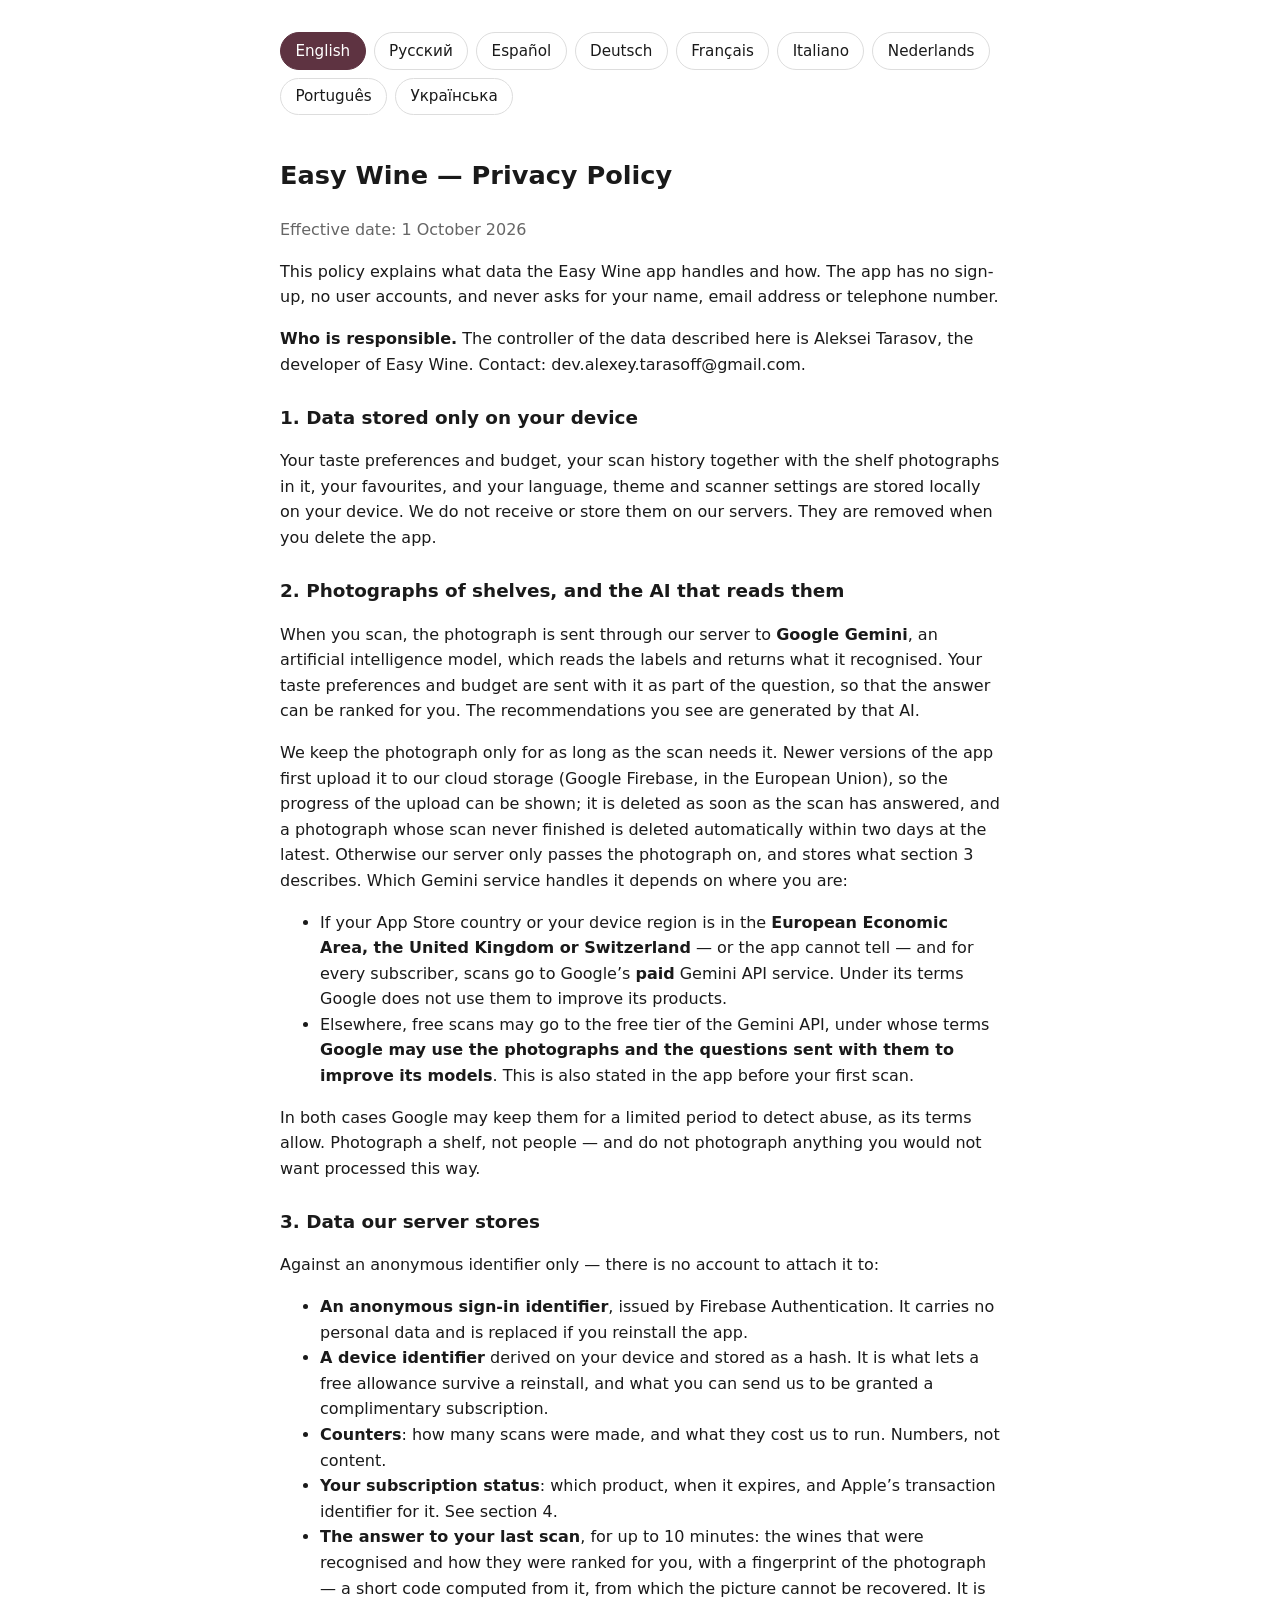
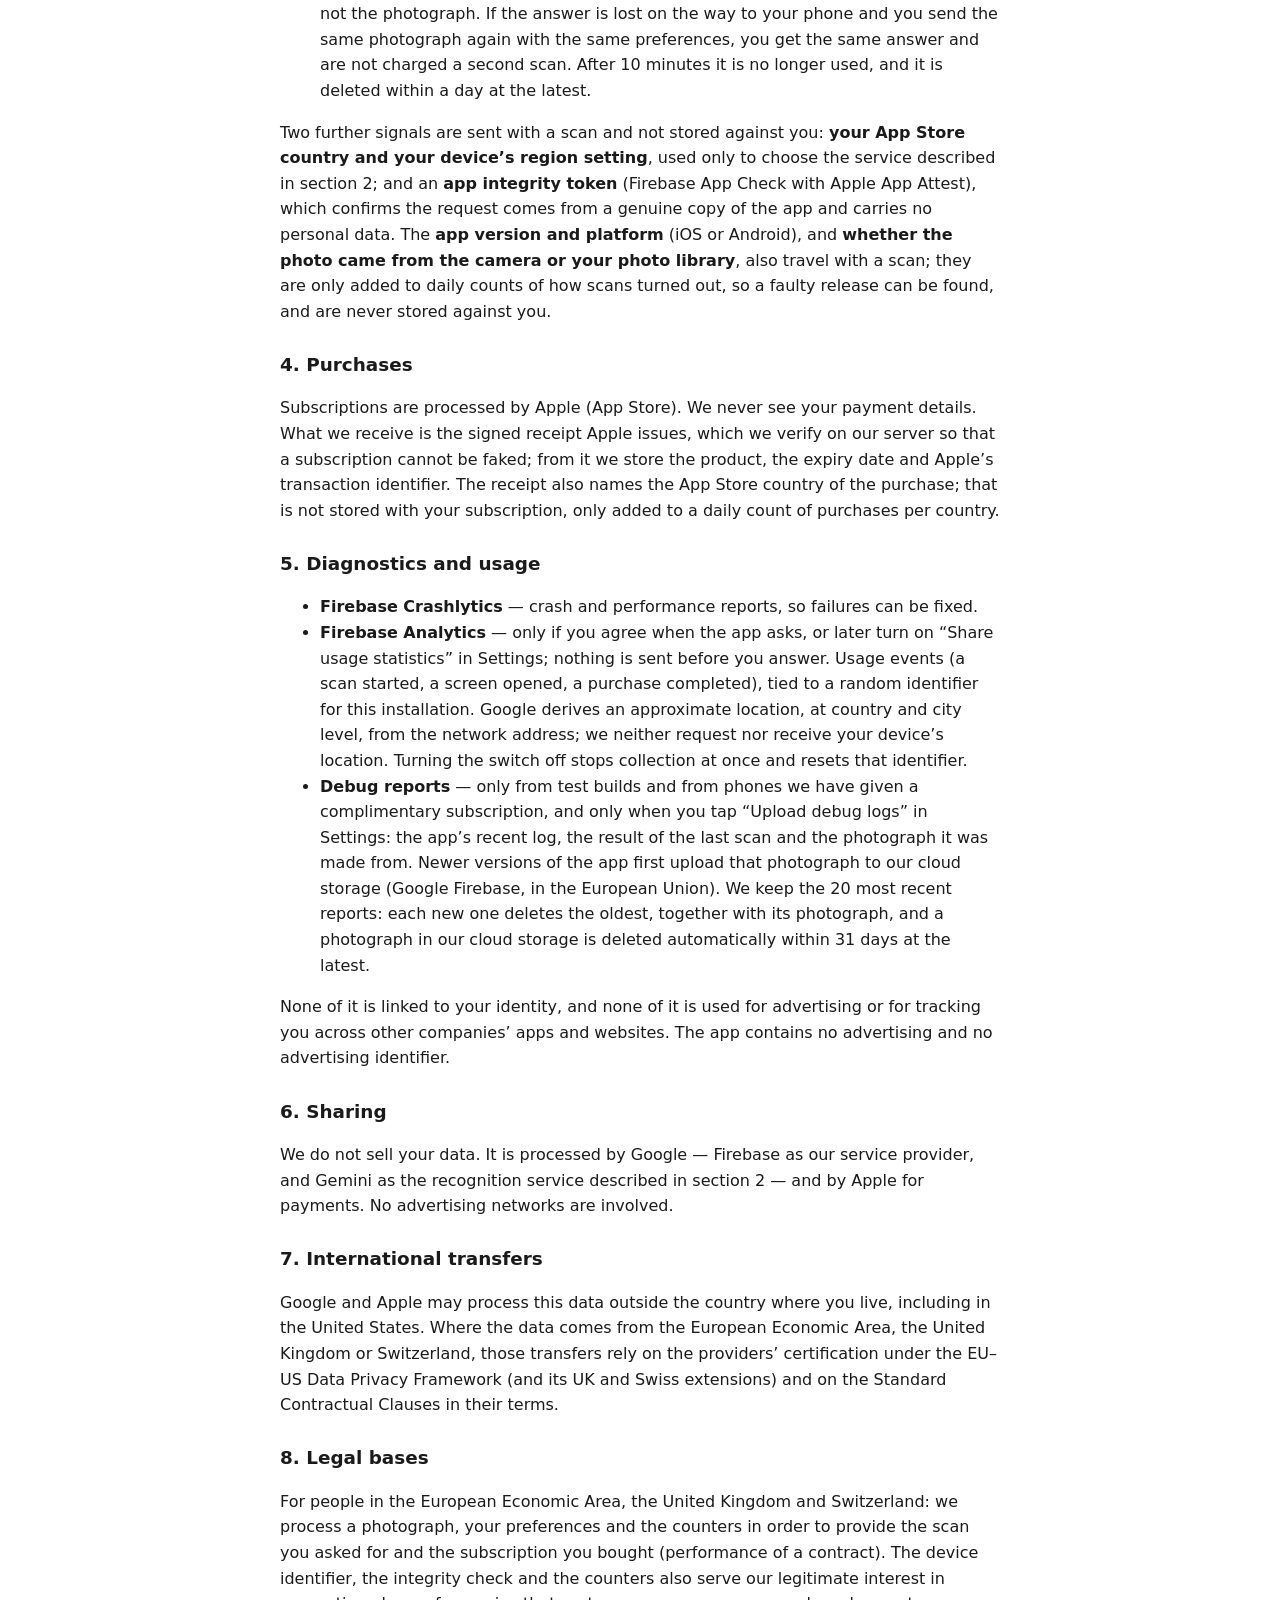
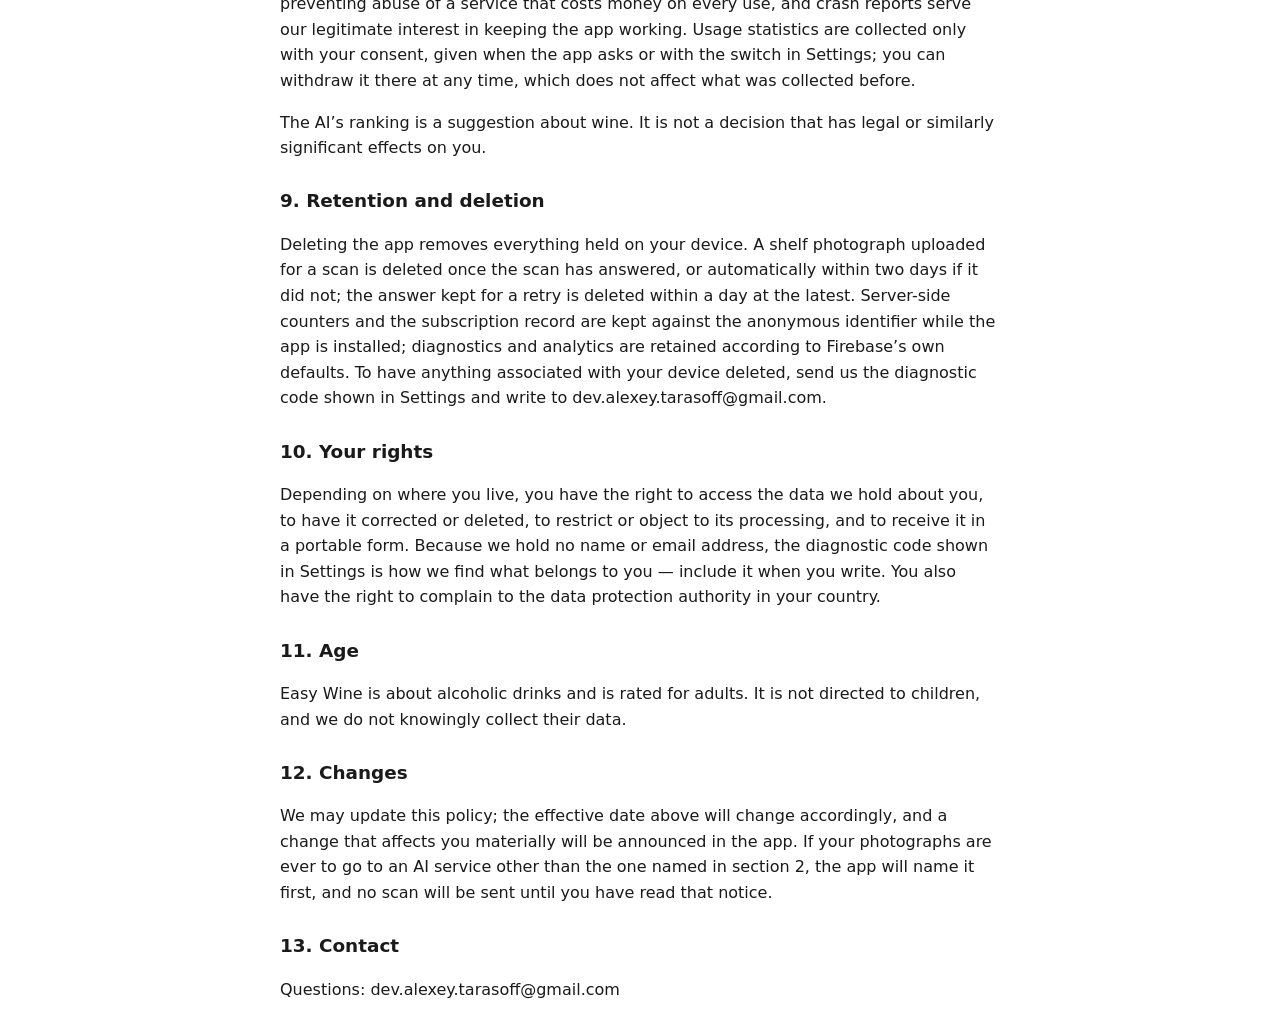
==== commit 19f3a5d7: "Publish legal/ as of 2026-10-01" ====
--- a/privacy-policy.html
+++ b/privacy-policy.html
@@ -18,7 +18,7 @@
 
 <section data-lang="en" data-title="Easy Wine — Privacy Policy">
 <h1>Easy Wine — Privacy Policy</h1>
-<p class="muted">Effective date: 17 September 2026</p>
+<p class="muted">Effective date: 1 October 2026</p>
 
 <p>This policy explains what data the Easy Wine app handles and how. The app has no sign-up, no user accounts, and never asks for your name, email address or telephone number.</p>
 <p><strong>Who is responsible.</strong> The controller of the data described here is Aleksei Tarasov, the developer of Easy Wine. Contact: dev.alexey.tarasoff@gmail.com.</p>
@@ -28,7 +28,7 @@
 
 <h2>2. Photographs of shelves, and the AI that reads them</h2>
 <p>When you scan, the photograph is sent through our server to <strong>Google Gemini</strong>, an artificial intelligence model, which reads the labels and returns what it recognised. Your taste preferences and budget are sent with it as part of the question, so that the answer can be ranked for you. The recommendations you see are generated by that AI.</p>
-<p>We do not keep the photograph: our server passes it on and stores only the counters described in section 3. Which Gemini service handles it depends on where you are:</p>
+<p>We keep the photograph only for as long as the scan needs it. Newer versions of the app first upload it to our cloud storage (Google Firebase, in the European Union), so the progress of the upload can be shown; it is deleted as soon as the scan has answered, and a photograph whose scan never finished is deleted automatically within two days at the latest. Otherwise our server only passes the photograph on, and stores what section 3 describes. Which Gemini service handles it depends on where you are:</p>
 <ul>
   <li>If your App Store country or your device region is in the <strong>European Economic Area, the United Kingdom or Switzerland</strong> — or the app cannot tell — and for every subscriber, scans go to Google’s <strong>paid</strong> Gemini API service. Under its terms Google does not use them to improve its products.</li>
   <li>Elsewhere, free scans may go to the free tier of the Gemini API, under whose terms <strong>Google may use the photographs and the questions sent with them to improve its models</strong>. This is also stated in the app before your first scan.</li>
@@ -42,6 +42,7 @@
   <li><strong>A device identifier</strong> derived on your device and stored as a hash. It is what lets a free allowance survive a reinstall, and what you can send us to be granted a complimentary subscription.</li>
   <li><strong>Counters</strong>: how many scans were made, and what they cost us to run. Numbers, not content.</li>
   <li><strong>Your subscription status</strong>: which product, when it expires, and Apple’s transaction identifier for it. See section 4.</li>
+  <li><strong>The answer to your last scan</strong>, for up to 10 minutes: the wines that were recognised and how they were ranked for you, with a fingerprint of the photograph — a short code computed from it, from which the picture cannot be recovered. It is not the photograph. If the answer is lost on the way to your phone and you send the same photograph again with the same preferences, you get the same answer and are not charged a second scan. After 10 minutes it is no longer used, and it is deleted within a day at the latest.</li>
 </ul>
 <p>Two further signals are sent with a scan and not stored against you: <strong>your App Store country and your device’s region setting</strong>, used only to choose the service described in section 2; and an <strong>app integrity token</strong> (Firebase App Check with Apple App Attest), which confirms the request comes from a genuine copy of the app and carries no personal data. The <strong>app version and platform</strong> (iOS or Android), and <strong>whether the photo came from the camera or your photo library</strong>, also travel with a scan; they are only added to daily counts of how scans turned out, so a faulty release can be found, and are never stored against you.</p>
 
@@ -52,6 +53,7 @@
 <ul>
   <li><strong>Firebase Crashlytics</strong> — crash and performance reports, so failures can be fixed.</li>
   <li><strong>Firebase Analytics</strong> — only if you agree when the app asks, or later turn on “Share usage statistics” in Settings; nothing is sent before you answer. Usage events (a scan started, a screen opened, a purchase completed), tied to a random identifier for this installation. Google derives an approximate location, at country and city level, from the network address; we neither request nor receive your device’s location. Turning the switch off stops collection at once and resets that identifier.</li>
+  <li><strong>Debug reports</strong> — only from test builds and from phones we have given a complimentary subscription, and only when you tap “Upload debug logs” in Settings: the app’s recent log, the result of the last scan and the photograph it was made from. Newer versions of the app first upload that photograph to our cloud storage (Google Firebase, in the European Union). We keep the 20 most recent reports: each new one deletes the oldest, together with its photograph, and a photograph in our cloud storage is deleted automatically within 31 days at the latest.</li>
 </ul>
 <p>None of it is linked to your identity, and none of it is used for advertising or for tracking you across other companies’ apps and websites. The app contains no advertising and no advertising identifier.</p>
 
@@ -66,7 +68,7 @@
 <p>The AI’s ranking is a suggestion about wine. It is not a decision that has legal or similarly significant effects on you.</p>
 
 <h2>9. Retention and deletion</h2>
-<p>Deleting the app removes everything held on your device. Server-side counters and the subscription record are kept against the anonymous identifier while the app is installed; diagnostics and analytics are retained according to Firebase’s own defaults. To have anything associated with your device deleted, send us the diagnostic code shown in Settings and write to dev.alexey.tarasoff@gmail.com.</p>
+<p>Deleting the app removes everything held on your device. A shelf photograph uploaded for a scan is deleted once the scan has answered, or automatically within two days if it did not; the answer kept for a retry is deleted within a day at the latest. Server-side counters and the subscription record are kept against the anonymous identifier while the app is installed; diagnostics and analytics are retained according to Firebase’s own defaults. To have anything associated with your device deleted, send us the diagnostic code shown in Settings and write to dev.alexey.tarasoff@gmail.com.</p>
 
 <h2>10. Your rights</h2>
 <p>Depending on where you live, you have the right to access the data we hold about you, to have it corrected or deleted, to restrict or object to its processing, and to receive it in a portable form. Because we hold no name or email address, the diagnostic code shown in Settings is how we find what belongs to you — include it when you write. You also have the right to complain to the data protection authority in your country.</p>
@@ -83,7 +85,7 @@
 
 <section data-lang="ru" lang="ru" data-title="Easy Wine — Политика конфиденциальности">
 <h1>Easy Wine — Политика конфиденциальности</h1>
-<p class="muted">Дата вступления в силу: 17 сентября 2026</p>
+<p class="muted">Дата вступления в силу: 1 октября 2026</p>
 
 <p>Эта политика описывает, какие данные обрабатывает приложение Easy Wine. В приложении нет регистрации и аккаунтов; мы не спрашиваем ни имя, ни почту, ни телефон.</p>
 <p><strong>Кто отвечает за данные.</strong> Оператор (контролёр) описанных здесь данных — Алексей Тарасов (Aleksei Tarasov), разработчик Easy Wine. Связь: dev.alexey.tarasoff@gmail.com.</p>
@@ -93,7 +95,7 @@
 
 <h2>2. Фотографии полок и ИИ, который их читает</h2>
 <p>Когда вы сканируете полку, фотография уходит через наш сервер в <strong>Google Gemini</strong> — модель искусственного интеллекта, — которая читает этикетки и возвращает распознанное. Вместе с ней передаются ваши вкусовые предпочтения и бюджет — как часть вопроса, чтобы ответ был отсортирован под вас. Рекомендации, которые вы видите, сгенерированы этим ИИ.</p>
-<p>Фотографию мы у себя не храним: сервер передаёт её дальше и сохраняет только счётчики из раздела 3. Какой сервис Gemini её обработает, зависит от того, где вы находитесь:</p>
+<p>Фотографию мы храним лишь столько, сколько она нужна для скана. Новые версии приложения сначала загружают её в наше облачное хранилище (Google Firebase, в Европейском союзе), чтобы показать ход загрузки; она удаляется, как только скан вернул ответ, а фотография, скан которой так и не завершился, удаляется автоматически не позднее чем через два дня. В остальном сервер только передаёт фотографию дальше и сохраняет то, что описано в разделе 3. Какой сервис Gemini её обработает, зависит от того, где вы находитесь:</p>
 <ul>
   <li>Если страна вашего App Store или регион устройства — в <strong>Европейской экономической зоне, Великобритании или Швейцарии</strong> (или приложение не может этого определить), а также для всех подписчиков сканы уходят в <strong>платный</strong> сервис Gemini API. По его условиям Google не использует их для улучшения своих продуктов.</li>
   <li>В остальных случаях бесплатные сканы могут уходить в бесплатный уровень Gemini API, по условиям которого <strong>Google вправе использовать фотографии и заданные с ними вопросы для улучшения своих моделей</strong>. То же самое сказано в приложении перед первым сканом.</li>
@@ -107,6 +109,7 @@
   <li><strong>Идентификатор устройства</strong>, вычисленный на устройстве и сохранённый в виде хеша. Именно он позволяет бесплатным сканам пережить переустановку, и его же можно прислать нам, чтобы получить подписку в подарок.</li>
   <li><strong>Счётчики</strong>: сколько сканов сделано и во сколько они нам обошлись. Числа, не содержимое.</li>
   <li><strong>Статус подписки</strong>: какой продукт, до какого числа и идентификатор транзакции Apple. См. раздел 4.</li>
+  <li><strong>Ответ на ваш последний скан</strong>, не дольше 10 минут: распознанные вина и то, как они отсортированы под вас, вместе с отпечатком фотографии — коротким кодом, вычисленным из неё, по которому саму картинку восстановить нельзя. Это не фотография. Если ответ потеряется по пути к телефону и вы снова отправите ту же фотографию с теми же предпочтениями, вы получите тот же ответ, и второй скан не будет списан. Через 10 минут он больше не используется и удаляется не позднее чем через сутки.</li>
 </ul>
 <p>Ещё два сигнала отправляются вместе со сканом и не сохраняются за вами: <strong>страна вашего App Store и регион в настройках устройства</strong> — только чтобы выбрать сервис из раздела 2; и <strong>токен целостности приложения</strong> (Firebase App Check с Apple App Attest), который подтверждает, что запрос пришёл из настоящей копии приложения, и личных данных не несёт. Также вместе со сканом отправляются <strong>версия приложения и платформа</strong> (iOS или Android) и <strong>откуда фото — с камеры или из галереи</strong>; они только прибавляются к дневным итогам того, как прошли сканы, чтобы найти неудачный выпуск, и никогда не хранятся за вами.</p>
 
@@ -117,6 +120,7 @@
 <ul>
   <li><strong>Firebase Crashlytics</strong> — отчёты о сбоях и производительности, чтобы чинить ошибки.</li>
   <li><strong>Firebase Analytics</strong> — только если вы согласитесь, когда приложение спросит, или позже включите «Отправлять статистику использования» в Настройках; до вашего ответа ничего не отправляется. События использования (скан начался, экран открыт, покупка совершена), привязанные к случайному идентификатору этой установки. По сетевому адресу Google определяет приблизительное местоположение с точностью до страны и города; собственную геолокацию устройства мы не запрашиваем и не получаем. Выключение переключателя сразу прекращает сбор и сбрасывает этот идентификатор.</li>
+  <li><strong>Отчёты для отладки</strong> — только из тестовых сборок и с телефонов, которым мы подарили подписку, и только когда вы нажимаете «Выгрузить логи отладки» в Настройках: недавний журнал приложения, результат последнего скана и фотография, с которой он сделан. Новые версии приложения сначала загружают эту фотографию в наше облачное хранилище (Google Firebase, в Европейском союзе). Мы храним 20 последних отчётов: каждый новый удаляет самый старый вместе с его фотографией, а фотография в облачном хранилище удаляется автоматически не позже чем через 31 день.</li>
 </ul>
 <p>Ничто из этого не привязано к вашей личности и не используется ни для рекламы, ни для слежения за вами в чужих приложениях и сайтах. Рекламы и рекламного идентификатора в приложении нет.</p>
 
@@ -131,7 +135,7 @@
 <p>Ранжирование от ИИ — это совет о вине. Оно не является решением, которое влечёт для вас юридические или сходные по значимости последствия.</p>
 
 <h2>9. Хранение и удаление</h2>
-<p>Удаление приложения убирает всё, что лежало на устройстве. Серверные счётчики и запись о подписке хранятся против анонимного идентификатора, пока приложение установлено; диагностика и аналитика — по умолчанию Firebase. Чтобы удалить связанное с вашим устройством, пришлите код диагностики из настроек на dev.alexey.tarasoff@gmail.com.</p>
+<p>Удаление приложения убирает всё, что лежало на устройстве. Фотография полки, загруженная для скана, удаляется, как только скан вернул ответ, или автоматически в течение двух дней, если ответа не было; ответ, сохранённый для повтора, удаляется не позднее чем через сутки. Серверные счётчики и запись о подписке хранятся против анонимного идентификатора, пока приложение установлено; диагностика и аналитика — по умолчанию Firebase. Чтобы удалить связанное с вашим устройством, пришлите код диагностики из настроек на dev.alexey.tarasoff@gmail.com.</p>
 
 <h2>10. Ваши права</h2>
 <p>В зависимости от места проживания вы вправе получить доступ к данным, которые мы о вас храним, потребовать их исправить или удалить, ограничить их обработку или возразить против неё, а также получить их в переносимом виде. Имени и почты у нас нет, поэтому найти ваши данные позволяет код диагностики из настроек — приложите его к письму. Вы также вправе подать жалобу в орган по защите данных своей страны.</p>
@@ -148,7 +152,7 @@
 
 <section data-lang="es" lang="es" data-title="Easy Wine — Política de privacidad">
 <h1>Easy Wine — Política de privacidad</h1>
-<p class="muted">Fecha de entrada en vigor: 17 de septiembre de 2026</p>
+<p class="muted">Fecha de entrada en vigor: 1 de octubre de 2026</p>
 
 <p>Esta política describe qué datos trata la aplicación Easy Wine. La aplicación no tiene registro ni cuentas de usuario, y nunca pide tu nombre, tu correo electrónico ni tu teléfono.</p>
 <p><strong>Responsable.</strong> El responsable del tratamiento de los datos aquí descritos es Aleksei Tarasov, desarrollador de Easy Wine. Contacto: dev.alexey.tarasoff@gmail.com.</p>
@@ -158,7 +162,7 @@
 
 <h2>2. Fotografías de estanterías y la IA que las lee</h2>
 <p>Al escanear, la fotografía se envía a través de nuestro servidor a <strong>Google Gemini</strong>, un modelo de inteligencia artificial, que lee las etiquetas y devuelve lo que ha reconocido. Tus preferencias de gusto y tu presupuesto se envían con ella como parte de la pregunta, para que la respuesta se ordene pensando en ti. Las recomendaciones que ves las genera esa IA.</p>
-<p>Nosotros no conservamos la fotografía: nuestro servidor la transmite y guarda únicamente los contadores del apartado 3. Qué servicio de Gemini la trata depende de dónde estés:</p>
+<p>Conservamos la fotografía solo el tiempo que la necesita el escaneo. Las versiones más recientes de la aplicación la suben primero a nuestro almacenamiento en la nube (Google Firebase, en la Unión Europea), para poder mostrar el progreso de la subida; se elimina en cuanto el escaneo ha respondido, y una fotografía cuyo escaneo no llegó a terminar se elimina automáticamente en un plazo máximo de dos días. Por lo demás, nuestro servidor solo transmite la fotografía y guarda lo que se describe en el apartado 3. Qué servicio de Gemini la trata depende de dónde estés:</p>
 <ul>
   <li>Si el país de tu App Store o la región de tu dispositivo está en el <strong>Espacio Económico Europeo, el Reino Unido o Suiza</strong> — o la aplicación no puede saberlo —, y para todos los suscriptores, los escaneos van al servicio <strong>de pago</strong> de la API de Gemini. Según sus condiciones, Google no los usa para mejorar sus productos.</li>
   <li>En los demás casos, los escaneos gratuitos pueden ir al nivel gratuito de la API de Gemini, según cuyas condiciones <strong>Google puede usar las fotografías y las preguntas enviadas con ellas para mejorar sus modelos</strong>. Esto también se indica en la aplicación antes del primer escaneo.</li>
@@ -172,6 +176,7 @@
   <li><strong>Un identificador de dispositivo</strong>, calculado en tu dispositivo y guardado como hash. Es lo que permite que la cuota gratuita sobreviva a una reinstalación, y lo que puedes enviarnos para recibir una suscripción de regalo.</li>
   <li><strong>Contadores</strong>: cuántos escaneos se han hecho y cuánto nos han costado. Números, no contenido.</li>
   <li><strong>El estado de tu suscripción</strong>: qué producto, hasta cuándo y el identificador de transacción de Apple. Véase el apartado 4.</li>
+  <li><strong>La respuesta a tu último escaneo</strong>, durante un máximo de 10 minutos: los vinos reconocidos y cómo se ordenaron para ti, junto con una huella de la fotografía, es decir, un código breve calculado a partir de ella que no permite recuperar la imagen. No es la fotografía. Si la respuesta se pierde de camino a tu teléfono y vuelves a enviar la misma fotografía con las mismas preferencias, recibes la misma respuesta y no se te descuenta un segundo escaneo. Pasados 10 minutos deja de usarse, y se elimina en un plazo máximo de un día.</li>
 </ul>
 <p>Con cada escaneo se envían además dos señales que no se guardan asociadas a ti: <strong>el país de tu App Store y la región configurada en tu dispositivo</strong>, usados solo para elegir el servicio del apartado 2; y un <strong>token de integridad de la aplicación</strong> (Firebase App Check con Apple App Attest), que confirma que la solicitud procede de una copia auténtica de la aplicación y no contiene datos personales. Con el escaneo viajan también <strong>la versión de la aplicación y la plataforma</strong> (iOS o Android) y <strong>si la foto se hizo con la cámara o se eligió de tu fototeca</strong>; solo se suman a recuentos diarios de cómo salieron los escaneos, para detectar una versión defectuosa, y nunca se guardan asociados a ti.</p>
 
@@ -182,6 +187,7 @@
 <ul>
   <li><strong>Firebase Crashlytics</strong> — informes de fallos y de rendimiento, para poder corregir errores.</li>
   <li><strong>Firebase Analytics</strong> — solo si aceptas cuando la aplicación te lo pregunta, o activas más tarde «Compartir estadísticas de uso» en Ajustes; no se envía nada antes de que respondas. Eventos de uso (un escaneo iniciado, una pantalla abierta, una compra completada), vinculados a un identificador aleatorio de esta instalación. A partir de la dirección de red, Google deduce una ubicación aproximada a nivel de país y ciudad; nosotros no solicitamos ni recibimos la ubicación de tu dispositivo. Al desactivar el interruptor, la recogida se detiene de inmediato y ese identificador se restablece.</li>
+  <li><strong>Informes de depuración</strong> — solo desde versiones de prueba y desde teléfonos a los que hemos regalado una suscripción, y solo cuando tocas «Subir registros de depuración» en Ajustes: el registro reciente de la aplicación, el resultado del último escaneo y la fotografía de la que salió. Las versiones más recientes de la aplicación suben primero esa fotografía a nuestro almacenamiento en la nube (Google Firebase, en la Unión Europea). Guardamos los 20 informes más recientes: cada uno nuevo borra el más antiguo junto con su fotografía, y una fotografía en nuestro almacenamiento en la nube se borra automáticamente en un plazo máximo de 31 días.</li>
 </ul>
 <p>Nada de esto está vinculado a tu identidad ni se usa para publicidad ni para seguirte por aplicaciones y sitios de otras empresas. La aplicación no contiene publicidad ni identificador publicitario.</p>
 
@@ -196,7 +202,7 @@
 <p>La clasificación que hace la IA es una sugerencia sobre vinos. No es una decisión que produzca efectos jurídicos sobre ti ni te afecte de forma similarmente significativa.</p>
 
 <h2>9. Conservación y eliminación</h2>
-<p>Desinstalar la aplicación elimina todo lo que había en el dispositivo. Los contadores del servidor y el registro de la suscripción se conservan frente al identificador anónimo mientras la aplicación esté instalada; el diagnóstico y la analítica, según los valores predeterminados de Firebase. Para eliminar lo asociado a tu dispositivo, envía el código de diagnóstico que aparece en los ajustes a dev.alexey.tarasoff@gmail.com.</p>
+<p>Desinstalar la aplicación elimina todo lo que había en el dispositivo. Una fotografía de estantería subida para un escaneo se elimina en cuanto el escaneo ha respondido, o automáticamente en un plazo de dos días si no lo hizo; la respuesta guardada para un reintento se elimina en un plazo máximo de un día. Los contadores del servidor y el registro de la suscripción se conservan frente al identificador anónimo mientras la aplicación esté instalada; el diagnóstico y la analítica, según los valores predeterminados de Firebase. Para eliminar lo asociado a tu dispositivo, envía el código de diagnóstico que aparece en los ajustes a dev.alexey.tarasoff@gmail.com.</p>
 
 <h2>10. Tus derechos</h2>
 <p>Según dónde vivas, tienes derecho a acceder a los datos que guardamos sobre ti, a rectificarlos o suprimirlos, a limitar u oponerte a su tratamiento y a recibirlos en un formato portable. Como no guardamos nombre ni correo, el código de diagnóstico de los ajustes es lo que nos permite encontrar lo que es tuyo: inclúyelo al escribirnos. También tienes derecho a reclamar ante la autoridad de protección de datos de tu país.</p>
@@ -213,7 +219,7 @@
 
 <section data-lang="de" lang="de" data-title="Easy Wine — Datenschutzerklärung">
 <h1>Easy Wine — Datenschutzerklärung</h1>
-<p class="muted">Gültig ab: 17. September 2026</p>
+<p class="muted">Gültig ab: 1. Oktober 2026</p>
 
 <p>Diese Erklärung beschreibt, welche Daten die App Easy Wine verarbeitet und wie. Die App hat keine Registrierung und keine Nutzerkonten und fragt nie nach deinem Namen, deiner E-Mail-Adresse oder deiner Telefonnummer.</p>
 <p><strong>Wer verantwortlich ist.</strong> Verantwortlicher für die hier beschriebenen Daten ist Aleksei Tarasov, der Entwickler von Easy Wine. Kontakt: dev.alexey.tarasoff@gmail.com.</p>
@@ -223,7 +229,7 @@
 
 <h2>2. Regalfotos und die KI, die sie liest</h2>
 <p>Wenn du scannst, wird das Foto über unseren Server an <strong>Google Gemini</strong> gesendet, ein Modell künstlicher Intelligenz, das die Etiketten liest und zurückgibt, was es erkannt hat. Deine Geschmacksvorlieben und dein Budget werden als Teil der Anfrage mitgesendet, damit die Antwort für dich sortiert werden kann. Die Empfehlungen, die du siehst, werden von dieser KI erzeugt.</p>
-<p>Wir bewahren das Foto nicht auf: Unser Server leitet es weiter und speichert nur die in Abschnitt 3 beschriebenen Zähler. Welcher Gemini-Dienst es verarbeitet, hängt davon ab, wo du dich befindest:</p>
+<p>Wir bewahren das Foto nur so lange auf, wie der Scan es braucht. Neuere Versionen der App laden es zuerst in unseren Cloud-Speicher (Google Firebase, in der Europäischen Union) hoch, damit der Fortschritt des Uploads angezeigt werden kann; es wird gelöscht, sobald der Scan geantwortet hat, und ein Foto, dessen Scan nie abgeschlossen wurde, wird spätestens nach zwei Tagen automatisch gelöscht. Ansonsten leitet unser Server das Foto nur weiter und speichert, was Abschnitt 3 beschreibt. Welcher Gemini-Dienst es verarbeitet, hängt davon ab, wo du dich befindest:</p>
 <ul>
   <li>Wenn dein App-Store-Land oder die Region deines Geräts im <strong>Europäischen Wirtschaftsraum, im Vereinigten Königreich oder in der Schweiz</strong> liegt — oder die App das nicht feststellen kann — sowie für alle Abonnenten gehen Scans an den <strong>kostenpflichtigen</strong> Dienst der Gemini API von Google. Nach dessen Bedingungen verwendet Google sie nicht zur Verbesserung seiner Produkte.</li>
   <li>Andernorts können Gratis-Scans an die kostenlose Stufe der Gemini API gehen, nach deren Bedingungen <strong>Google die Fotos und die mit ihnen gesendeten Anfragen zur Verbesserung seiner Modelle verwenden darf</strong>. Darauf weist die App auch vor deinem ersten Scan hin.</li>
@@ -237,6 +243,7 @@
   <li><strong>Eine Gerätekennung</strong>, die auf deinem Gerät abgeleitet und als Hashwert gespeichert wird. Durch sie bleibt ein Gratis-Kontingent auch nach einer Neuinstallation erhalten, und du kannst sie uns senden, um ein kostenloses Abonnement zu erhalten.</li>
   <li><strong>Zähler</strong>: wie viele Scans durchgeführt wurden und was ihre Ausführung uns gekostet hat. Zahlen, keine Inhalte.</li>
   <li><strong>Dein Abonnementstatus</strong>: welches Produkt, wann es abläuft und die zugehörige Transaktionskennung von Apple. Siehe Abschnitt 4.</li>
+  <li><strong>Die Antwort auf deinen letzten Scan</strong>, bis zu 10 Minuten lang: die erkannten Weine und wie sie für dich sortiert wurden, mit einem Fingerabdruck des Fotos — einem kurzen, daraus berechneten Code, aus dem sich das Bild nicht wiederherstellen lässt. Das ist nicht das Foto. Geht die Antwort auf dem Weg zu deinem Gerät verloren und sendest du dasselbe Foto mit denselben Vorlieben erneut, bekommst du dieselbe Antwort, und dir wird kein zweiter Scan angerechnet. Nach 10 Minuten wird sie nicht mehr verwendet und spätestens nach einem Tag gelöscht.</li>
 </ul>
 <p>Zwei weitere Angaben werden mit einem Scan gesendet, aber nicht zu dir gespeichert: <strong>dein App-Store-Land und die Regionseinstellung deines Geräts</strong>, die ausschließlich zur Auswahl des in Abschnitt 2 beschriebenen Dienstes verwendet werden; und ein <strong>App-Integritätstoken</strong> (Firebase App Check mit Apple App Attest), das bestätigt, dass die Anfrage von einer echten Kopie der App stammt, und keine personenbezogenen Daten enthält. Außerdem werden mit einem Scan <strong>die App-Version und die Plattform</strong> (iOS oder Android) und <strong>ob das Foto mit der Kamera aufgenommen oder aus deiner Mediathek gewählt wurde</strong> gesendet; sie fließen nur in tägliche Zählungen ein, wie Scans ausgegangen sind, damit eine fehlerhafte Version auffällt, und werden nie zu dir gespeichert.</p>
 
@@ -247,6 +254,7 @@
 <ul>
   <li><strong>Firebase Crashlytics</strong> — Absturz- und Leistungsberichte, damit Fehler behoben werden können.</li>
   <li><strong>Firebase Analytics</strong> — nur wenn du zustimmst, wenn die App fragt, oder später in den Einstellungen „Nutzungsstatistik teilen“ einschaltest; bevor du antwortest, wird nichts gesendet. Nutzungsereignisse (ein Scan gestartet, ein Bildschirm geöffnet, ein Kauf abgeschlossen), verknüpft mit einer zufälligen Kennung dieser Installation. Google leitet aus der Netzwerkadresse einen ungefähren Standort auf Länder- und Städteebene ab; den Standort deines Geräts fragen wir weder ab, noch erhalten wir ihn. Schaltest du den Schalter aus, endet die Erfassung sofort und diese Kennung wird zurückgesetzt.</li>
+  <li><strong>Debug-Berichte</strong> — nur aus Testversionen und von Telefonen, denen wir ein Abo geschenkt haben, und nur wenn du in den Einstellungen auf „Debug-Logs hochladen“ tippst: das aktuelle Protokoll der App, das Ergebnis des letzten Scans und das Foto, aus dem es stammt. Neuere Versionen der App laden dieses Foto zuerst in unseren Cloud-Speicher hoch (Google Firebase, in der Europäischen Union). Wir behalten die 20 neuesten Berichte: Jeder neue löscht den ältesten samt seinem Foto, und ein Foto in unserem Cloud-Speicher wird spätestens nach 31 Tagen automatisch gelöscht.</li>
 </ul>
 <p>Nichts davon wird mit deiner Identität verknüpft, und nichts davon wird für Werbung verwendet oder dafür, dich über Apps und Websites anderer Unternehmen hinweg zu verfolgen. Die App enthält keine Werbung und keine Werbe-ID.</p>
 
@@ -261,7 +269,7 @@
 <p>Das Ranking der KI ist ein Vorschlag zu Wein. Es ist keine Entscheidung, die dir gegenüber rechtliche Wirkung entfaltet oder dich in ähnlicher Weise erheblich beeinträchtigt.</p>
 
 <h2>9. Speicherdauer und Löschung</h2>
-<p>Wenn du die App löschst, wird alles entfernt, was auf deinem Gerät gespeichert ist. Die Zähler auf dem Server und der Abonnementdatensatz werden zu der anonymen Kennung aufbewahrt, solange die App installiert ist; Diagnose- und Analysedaten werden nach den Standardeinstellungen von Firebase aufbewahrt. Wenn du alles löschen lassen möchtest, was mit deinem Gerät verknüpft ist, schick uns den in den Einstellungen angezeigten Diagnosecode und schreib an dev.alexey.tarasoff@gmail.com.</p>
+<p>Wenn du die App löschst, wird alles entfernt, was auf deinem Gerät gespeichert ist. Ein für einen Scan hochgeladenes Regalfoto wird gelöscht, sobald der Scan geantwortet hat, oder automatisch innerhalb von zwei Tagen, wenn das nicht geschehen ist; die für einen erneuten Versuch aufbewahrte Antwort wird spätestens nach einem Tag gelöscht. Die Zähler auf dem Server und der Abonnementdatensatz werden zu der anonymen Kennung aufbewahrt, solange die App installiert ist; Diagnose- und Analysedaten werden nach den Standardeinstellungen von Firebase aufbewahrt. Wenn du alles löschen lassen möchtest, was mit deinem Gerät verknüpft ist, schick uns den in den Einstellungen angezeigten Diagnosecode und schreib an dev.alexey.tarasoff@gmail.com.</p>
 
 <h2>10. Deine Rechte</h2>
 <p>Je nachdem, wo du lebst, hast du das Recht auf Auskunft über die Daten, die wir über dich gespeichert haben, auf ihre Berichtigung oder Löschung, auf Einschränkung ihrer Verarbeitung oder Widerspruch gegen diese sowie darauf, sie in einem übertragbaren Format zu erhalten. Da wir weder einen Namen noch eine E-Mail-Adresse speichern, finden wir über den in den Einstellungen angezeigten Diagnosecode, was zu dir gehört — gib ihn an, wenn du uns schreibst. Außerdem hast du das Recht, dich bei der Datenschutz-Aufsichtsbehörde in deinem Land zu beschweren.</p>
@@ -278,7 +286,7 @@
 
 <section data-lang="fr" lang="fr" data-title="Easy Wine — Politique de confidentialité">
 <h1>Easy Wine — Politique de confidentialité</h1>
-<p class="muted">Date d’entrée en vigueur : 17 septembre 2026</p>
+<p class="muted">Date d’entrée en vigueur : 1er octobre 2026</p>
 
 <p>La présente politique explique quelles données l’application Easy Wine traite, et de quelle manière. L’application ne comporte ni inscription ni compte utilisateur, et ne vous demande jamais votre nom, votre adresse e-mail ou votre numéro de téléphone.</p>
 <p><strong>Responsable du traitement.</strong> Le responsable du traitement des données décrites ici est Aleksei Tarasov, développeur d’Easy Wine. Contact : dev.alexey.tarasoff@gmail.com.</p>
@@ -288,7 +296,7 @@
 
 <h2>2. Les photographies de rayons, et l’IA qui les lit</h2>
 <p>Lorsque vous scannez, la photographie est transmise, par l’intermédiaire de notre serveur, à <strong>Google Gemini</strong>, un modèle d’intelligence artificielle, qui lit les étiquettes et renvoie ce qu’il a reconnu. Vos préférences gustatives et votre budget sont transmis avec elle, dans le cadre de la question posée, afin que la réponse puisse être classée pour vous. Les recommandations que vous voyez sont générées par cette IA.</p>
-<p>Nous ne conservons pas la photographie : notre serveur la transmet et ne stocke que les compteurs décrits à la section 3. Le service Gemini qui la traite dépend de l’endroit où vous vous trouvez :</p>
+<p>Nous ne conservons la photographie que le temps nécessaire au scan. Les versions plus récentes de l’application la téléversent d’abord dans notre stockage cloud (Google Firebase, dans l’Union européenne), afin de pouvoir afficher la progression de l’envoi ; elle est supprimée dès que le scan a répondu, et une photographie dont le scan n’a jamais abouti est supprimée automatiquement dans un délai de deux jours au plus. Pour le reste, notre serveur ne fait que transmettre la photographie et stocke ce que décrit la section 3. Le service Gemini qui la traite dépend de l’endroit où vous vous trouvez :</p>
 <ul>
   <li>Si le pays de votre compte App Store ou la région de votre appareil se situe dans l’<strong>Espace économique européen, au Royaume-Uni ou en Suisse</strong> — ou si l’application ne peut pas le déterminer —, ainsi que pour tous les abonnés, les scans sont envoyés au service Gemini API <strong>payant</strong> de Google. Selon les conditions de ce service, Google ne les utilise pas pour améliorer ses produits.</li>
   <li>Ailleurs, les scans gratuits peuvent être envoyés à l’offre gratuite de Gemini API, dont les conditions prévoient que <strong>Google peut utiliser les photographies et les questions transmises avec elles pour améliorer ses modèles</strong>. Cela est également indiqué dans l’application avant votre premier scan.</li>
@@ -302,6 +310,7 @@
   <li><strong>Un identifiant d’appareil</strong>, calculé sur votre appareil et stocké sous forme de hachage. C’est lui qui permet à un quota gratuit de subsister après une réinstallation, et c’est lui que vous pouvez nous communiquer pour recevoir un abonnement offert.</li>
   <li><strong>Des compteurs</strong> : le nombre de scans effectués et ce qu’ils nous ont coûté. Des chiffres, pas du contenu.</li>
   <li><strong>Le statut de votre abonnement</strong> : le produit concerné, sa date d’expiration et l’identifiant de transaction Apple correspondant. Voir la section 4.</li>
+  <li><strong>La réponse à votre dernier scan</strong>, pendant 10 minutes au plus : les vins reconnus et la façon dont ils ont été classés pour vous, avec une empreinte de la photographie — un code court calculé à partir d’elle, qui ne permet pas de reconstituer l’image. Ce n’est pas la photographie. Si la réponse se perd en chemin vers votre téléphone et que vous renvoyez la même photographie avec les mêmes préférences, vous obtenez la même réponse, et aucun second scan ne vous est décompté. Au-delà de 10 minutes, elle n’est plus utilisée, et elle est supprimée dans un délai d’un jour au plus.</li>
 </ul>
 <p>Deux autres signaux sont transmis avec un scan sans être conservés en lien avec vous : <strong>le pays de votre compte App Store et la région définie dans les réglages de votre appareil</strong>, utilisés uniquement pour choisir le service décrit à la section 2 ; et un <strong>jeton d’intégrité de l’application</strong> (Firebase App Check avec Apple App Attest), qui confirme que la requête provient d’une copie authentique de l’application et ne contient aucune donnée personnelle. Accompagnent aussi le scan <strong>la version de l’application et la plateforme</strong> (iOS ou Android) et <strong>le fait que la photo vienne de l’appareil photo ou de votre photothèque</strong> ; ils sont seulement ajoutés à des décomptes quotidiens du résultat des scans, pour repérer une version défectueuse, et ne sont jamais conservés en lien avec vous.</p>
 
@@ -312,6 +321,7 @@
 <ul>
   <li><strong>Firebase Crashlytics</strong> — rapports de plantage et de performances, afin que les défaillances puissent être corrigées.</li>
   <li><strong>Firebase Analytics</strong> — uniquement si vous acceptez lorsque l’application vous le demande, ou activez plus tard « Partager les statistiques d’utilisation » dans les Réglages ; rien n’est envoyé avant votre réponse. Des événements d’utilisation (un scan lancé, un écran ouvert, un achat effectué), liés à un identifiant aléatoire propre à cette installation. Google déduit de l’adresse réseau une localisation approximative, au niveau du pays et de la ville ; nous ne demandons ni ne recevons la position de votre appareil. Désactiver l’interrupteur arrête immédiatement la collecte et réinitialise cet identifiant.</li>
+  <li><strong>Rapports de débogage</strong> — uniquement depuis les versions de test et depuis les téléphones auxquels nous avons offert un abonnement, et uniquement lorsque vous touchez « Envoyer les logs » dans les Réglages : le journal récent de l’application, le résultat du dernier scan et la photographie dont il est issu. Les versions récentes de l’application envoient d’abord cette photographie dans notre stockage en ligne (Google Firebase, dans l’Union européenne). Nous conservons les 20 rapports les plus récents : chaque nouveau rapport supprime le plus ancien avec sa photographie, et une photographie de notre stockage en ligne est supprimée automatiquement au plus tard au bout de 31 jours.</li>
 </ul>
 <p>Aucune de ces données n’est associée à votre identité, ni utilisée à des fins publicitaires ou pour vous suivre sur les applications et sites web d’autres entreprises. L’application ne contient aucune publicité ni aucun identifiant publicitaire.</p>
 
@@ -326,7 +336,7 @@
 <p>Le classement établi par l’IA est une suggestion portant sur du vin. Il ne constitue pas une décision produisant des effets juridiques vous concernant ou vous affectant de manière significative de façon similaire.</p>
 
 <h2>9. Conservation et suppression</h2>
-<p>La suppression de l’application efface tout ce qui est conservé sur votre appareil. Les compteurs côté serveur et l’enregistrement de l’abonnement sont conservés, associés à l’identifiant anonyme, tant que l’application est installée ; les données de diagnostic et les statistiques sont conservées selon les paramètres par défaut de Firebase. Pour faire supprimer toute donnée associée à votre appareil, écrivez à dev.alexey.tarasoff@gmail.com en joignant le code de diagnostic affiché dans les Réglages.</p>
+<p>La suppression de l’application efface tout ce qui est conservé sur votre appareil. Une photographie de rayon téléversée pour un scan est supprimée dès que le scan a répondu, ou automatiquement sous deux jours s’il n’a pas abouti ; la réponse conservée en vue d’un nouvel essai est supprimée dans un délai d’un jour au plus. Les compteurs côté serveur et l’enregistrement de l’abonnement sont conservés, associés à l’identifiant anonyme, tant que l’application est installée ; les données de diagnostic et les statistiques sont conservées selon les paramètres par défaut de Firebase. Pour faire supprimer toute donnée associée à votre appareil, écrivez à dev.alexey.tarasoff@gmail.com en joignant le code de diagnostic affiché dans les Réglages.</p>
 
 <h2>10. Vos droits</h2>
 <p>Selon votre lieu de résidence, vous disposez d’un droit d’accès aux données que nous détenons à votre sujet, d’un droit de rectification et d’effacement, d’un droit à la limitation du traitement et d’un droit d’opposition, ainsi que d’un droit à la portabilité de vos données. Comme nous ne détenons ni nom ni adresse e-mail, c’est le code de diagnostic affiché dans les Réglages qui nous permet de retrouver ce qui vous concerne — joignez-le à votre message. Vous avez également le droit d’introduire une réclamation auprès de l’autorité de protection des données de votre pays.</p>
@@ -343,7 +353,7 @@
 
 <section data-lang="it" lang="it" data-title="Easy Wine — Informativa sulla privacy">
 <h1>Easy Wine — Informativa sulla privacy</h1>
-<p class="muted">Data di entrata in vigore: 17 settembre 2026</p>
+<p class="muted">Data di entrata in vigore: 1° ottobre 2026</p>
 
 <p>La presente informativa spiega quali dati tratta l’app Easy Wine e in che modo. L’app non prevede registrazione né account utente e non chiede mai il tuo nome, il tuo indirizzo email o il tuo numero di telefono.</p>
 <p><strong>Titolare del trattamento.</strong> Il titolare del trattamento dei dati qui descritti è Aleksei Tarasov, sviluppatore di Easy Wine. Contatto: dev.alexey.tarasoff@gmail.com.</p>
@@ -353,7 +363,7 @@
 
 <h2>2. Le fotografie degli scaffali e l’IA che le legge</h2>
 <p>Quando esegui una scansione, la fotografia viene inviata tramite il nostro server a <strong>Google Gemini</strong>, un modello di intelligenza artificiale, che legge le etichette e restituisce ciò che ha riconosciuto. Insieme alla fotografia vengono inviati, come parte della richiesta, le tue preferenze di gusto e il tuo budget, affinché la risposta possa essere ordinata in base a te. I consigli che vedi sono generati da tale IA.</p>
-<p>Non conserviamo la fotografia: il nostro server la inoltra e memorizza soltanto i contatori descritti nella sezione 3. Il servizio Gemini che la elabora dipende da dove ti trovi:</p>
+<p>Conserviamo la fotografia solo per il tempo necessario alla scansione. Le versioni più recenti dell’app la caricano prima nel nostro spazio di archiviazione cloud (Google Firebase, nell’Unione europea), così da poter mostrare l’avanzamento del caricamento; viene eliminata non appena la scansione ha dato la sua risposta, e una fotografia la cui scansione non si è mai conclusa viene eliminata automaticamente entro due giorni al massimo. Per il resto il nostro server si limita a inoltrare la fotografia e memorizza quanto descritto nella sezione 3. Il servizio Gemini che la elabora dipende da dove ti trovi:</p>
 <ul>
   <li>Se il Paese del tuo App Store o la regione del tuo dispositivo si trovano nello <strong>Spazio economico europeo, nel Regno Unito o in Svizzera</strong> — oppure l’app non è in grado di determinarlo — e per tutti gli abbonati, le scansioni vengono inviate al servizio Gemini API <strong>a pagamento</strong> di Google. In base alle relative condizioni, Google non le utilizza per migliorare i propri prodotti.</li>
   <li>Altrove, le scansioni gratuite possono essere inviate al livello gratuito della Gemini API, in base alle cui condizioni <strong>Google può utilizzare le fotografie e le richieste inviate con esse per migliorare i propri modelli</strong>. Ciò è indicato anche nell’app prima della tua prima scansione.</li>
@@ -367,6 +377,7 @@
   <li><strong>Un identificativo del dispositivo</strong>, ricavato sul tuo dispositivo e memorizzato sotto forma di hash. È ciò che consente alla quota gratuita di restare valida dopo una reinstallazione, ed è ciò che puoi inviarci per ottenere un abbonamento in omaggio.</li>
   <li><strong>Contatori</strong>: quante scansioni sono state effettuate e quanto ci è costato eseguirle. Numeri, non contenuti.</li>
   <li><strong>Lo stato del tuo abbonamento</strong>: quale prodotto, quando scade e l’identificativo della relativa transazione Apple. Vedi la sezione 4.</li>
+  <li><strong>La risposta alla tua ultima scansione</strong>, per un massimo di 10 minuti: i vini riconosciuti e come sono stati ordinati per te, insieme a un’impronta della fotografia, cioè un breve codice calcolato a partire da essa, da cui non è possibile ricostruire l’immagine. Non è la fotografia. Se la risposta si perde lungo il tragitto verso il tuo telefono e invii di nuovo la stessa fotografia con le stesse preferenze, ricevi la stessa risposta e non ti viene conteggiata una seconda scansione. Dopo 10 minuti non viene più utilizzata e viene eliminata entro un giorno al massimo.</li>
 </ul>
 <p>Altri due segnali vengono inviati con una scansione e non vengono conservati in associazione a te: <strong>il Paese del tuo App Store e l’impostazione della regione del tuo dispositivo</strong>, utilizzati solo per scegliere il servizio descritto nella sezione 2; e un <strong>token di integrità dell’app</strong> (Firebase App Check con Apple App Attest), che conferma che la richiesta proviene da una copia autentica dell’app e non contiene dati personali. Con la scansione vengono inviati anche <strong>la versione dell’app e la piattaforma</strong> (iOS o Android) e <strong>se la foto proviene dalla fotocamera o dalla tua libreria</strong>; vengono solo aggiunti a conteggi giornalieri dell’esito delle scansioni, per individuare una versione difettosa, e non vengono mai conservati in relazione a te.</p>
 
@@ -377,6 +388,7 @@
 <ul>
   <li><strong>Firebase Crashlytics</strong> — report sugli arresti anomali e sulle prestazioni, per poter correggere i malfunzionamenti.</li>
   <li><strong>Firebase Analytics</strong> — solo se accetti quando l’app te lo chiede, o attivi in seguito «Condividi statistiche di utilizzo» nelle Impostazioni; prima della tua risposta non viene inviato nulla. Eventi di utilizzo (una scansione avviata, una schermata aperta, un acquisto completato), collegati a un identificativo casuale di questa installazione. Google ricava dall’indirizzo di rete una posizione approssimativa, a livello di Paese e città; noi non richiediamo né riceviamo la posizione del tuo dispositivo. Disattivando l’interruttore la raccolta si interrompe subito e quell’identificativo viene azzerato.</li>
+  <li><strong>Report di debug</strong> — solo dalle versioni di prova e dai telefoni a cui abbiamo regalato un abbonamento, e solo quando tocchi «Invia i log di debug» nelle Impostazioni: il registro recente dell’app, il risultato dell’ultima scansione e la fotografia da cui è stata fatta. Le versioni più recenti dell’app caricano prima quella fotografia nel nostro archivio cloud (Google Firebase, nell’Unione europea). Conserviamo i 20 report più recenti: ogni nuovo report elimina il più vecchio insieme alla sua fotografia, e una fotografia nel nostro archivio cloud viene eliminata automaticamente entro 31 giorni al massimo.</li>
 </ul>
 <p>Nessuno di questi dati è collegato alla tua identità, né viene utilizzato a fini pubblicitari o per tracciarti tra app e siti web di altre società. L’app non contiene pubblicità né alcun identificativo pubblicitario.</p>
 
@@ -391,7 +403,7 @@
 <p>La classifica elaborata dall’IA è un suggerimento sul vino. Non costituisce una decisione che produce effetti giuridici nei tuoi confronti o che incide in modo analogamente significativo sulla tua persona.</p>
 
 <h2>9. Conservazione e cancellazione</h2>
-<p>Eliminando l’app viene rimosso tutto ciò che è conservato sul tuo dispositivo. I contatori lato server e i dati dell’abbonamento sono conservati in associazione all’identificativo anonimo finché l’app è installata; i dati diagnostici e di analisi sono conservati secondo le impostazioni predefinite di Firebase. Per ottenere la cancellazione di qualsiasi dato associato al tuo dispositivo, inviaci il codice diagnostico mostrato nelle Impostazioni scrivendo a dev.alexey.tarasoff@gmail.com.</p>
+<p>Eliminando l’app viene rimosso tutto ciò che è conservato sul tuo dispositivo. Una fotografia dello scaffale caricata per una scansione viene eliminata non appena la scansione ha dato la sua risposta, oppure automaticamente entro due giorni se non l’ha data; la risposta conservata per un nuovo tentativo viene eliminata entro un giorno al massimo. I contatori lato server e i dati dell’abbonamento sono conservati in associazione all’identificativo anonimo finché l’app è installata; i dati diagnostici e di analisi sono conservati secondo le impostazioni predefinite di Firebase. Per ottenere la cancellazione di qualsiasi dato associato al tuo dispositivo, inviaci il codice diagnostico mostrato nelle Impostazioni scrivendo a dev.alexey.tarasoff@gmail.com.</p>
 
 <h2>10. I tuoi diritti</h2>
 <p>A seconda del luogo in cui risiedi, hai il diritto di accedere ai dati che conserviamo su di te, di ottenerne la rettifica o la cancellazione, di chiedere la limitazione del trattamento o di opporti al trattamento, e di riceverli in un formato portabile. Poiché non conserviamo né nomi né indirizzi email, è il codice diagnostico mostrato nelle Impostazioni a permetterci di individuare ciò che ti riguarda: indicalo quando ci scrivi. Hai inoltre il diritto di proporre reclamo all’autorità di controllo per la protezione dei dati del tuo Paese.</p>
@@ -408,7 +420,7 @@
 
 <section data-lang="nl" lang="nl" data-title="Easy Wine — Privacybeleid">
 <h1>Easy Wine — Privacybeleid</h1>
-<p class="muted">Ingangsdatum: 17 september 2026</p>
+<p class="muted">Ingangsdatum: 1 oktober 2026</p>
 
 <p>Dit beleid legt uit welke gegevens de app Easy Wine verwerkt en hoe. De app kent geen registratie en geen gebruikersaccounts, en vraagt nooit om je naam, e-mailadres of telefoonnummer.</p>
 <p><strong>Wie verantwoordelijk is.</strong> De verwerkingsverantwoordelijke voor de hier beschreven gegevens is Aleksei Tarasov, de ontwikkelaar van Easy Wine. Contact: dev.alexey.tarasoff@gmail.com.</p>
@@ -418,7 +430,7 @@
 
 <h2>2. Foto’s van schappen, en de AI die ze leest</h2>
 <p>Wanneer je scant, wordt de foto via onze server naar <strong>Google Gemini</strong> gestuurd, een model voor kunstmatige intelligentie, dat de etiketten leest en teruggeeft wat het heeft herkend. Je smaakvoorkeuren en budget worden als onderdeel van de vraag meegestuurd, zodat het antwoord voor jou kan worden gerangschikt. De aanbevelingen die je ziet, worden door die AI gegenereerd.</p>
-<p>Wij bewaren de foto niet: onze server stuurt hem door en slaat alleen de tellers op die in paragraaf 3 zijn beschreven. Welke Gemini-dienst de foto verwerkt, hangt af van waar je bent:</p>
+<p>Wij bewaren de foto alleen zolang de scan hem nodig heeft. Nieuwere versies van de app uploaden hem eerst naar onze cloudopslag (Google Firebase, in de Europese Unie), zodat de voortgang van het uploaden kan worden getoond; hij wordt verwijderd zodra de scan antwoord heeft gegeven, en een foto waarvan de scan nooit is afgerond, wordt uiterlijk binnen twee dagen automatisch verwijderd. Verder stuurt onze server de foto alleen door en slaat hij op wat in paragraaf 3 is beschreven. Welke Gemini-dienst de foto verwerkt, hangt af van waar je bent:</p>
 <ul>
   <li>Ligt je App Store-land of de regio van je apparaat in de <strong>Europese Economische Ruimte, het Verenigd Koninkrijk of Zwitserland</strong> — of kan de app dat niet vaststellen — en voor elke abonnee, dan gaan scans naar de <strong>betaalde</strong> dienst van de Gemini API van Google. Volgens de voorwaarden daarvan gebruikt Google ze niet om zijn producten te verbeteren.</li>
   <li>Elders kunnen gratis scans naar de gratis versie van de Gemini API gaan; volgens de voorwaarden daarvan <strong>mag Google de foto’s en de vragen die ermee worden meegestuurd gebruiken om zijn modellen te verbeteren</strong>. Dit wordt ook vóór je eerste scan in de app vermeld.</li>
@@ -432,6 +444,7 @@
   <li><strong>Een apparaat-ID</strong> die op je apparaat wordt afgeleid en als hash wordt opgeslagen. Hierdoor blijft een gratis tegoed behouden als je de app opnieuw installeert, en deze kun je ons sturen om een kosteloos abonnement te krijgen.</li>
   <li><strong>Tellers</strong>: hoeveel scans er zijn gedaan en wat het uitvoeren ervan ons heeft gekost. Getallen, geen inhoud.</li>
   <li><strong>Je abonnementsstatus</strong>: welk product, wanneer het verloopt, en de transactie-ID die Apple ervoor heeft toegekend. Zie paragraaf 4.</li>
+  <li><strong>Het antwoord op je laatste scan</strong>, maximaal 10 minuten: de wijnen die zijn herkend en hoe ze voor jou zijn gerangschikt, met een vingerafdruk van de foto — een korte code die eruit is berekend en waaruit de afbeelding niet kan worden teruggehaald. Het is niet de foto. Raakt het antwoord onderweg naar je telefoon kwijt en stuur je dezelfde foto opnieuw met dezelfde voorkeuren, dan krijg je hetzelfde antwoord en telt dat niet als een tweede scan. Na 10 minuten wordt het niet meer gebruikt, en het wordt uiterlijk binnen een dag verwijderd.</li>
 </ul>
 <p>Twee andere signalen worden met een scan meegestuurd en niet aan jou gekoppeld opgeslagen: <strong>je App Store-land en de regio-instelling van je apparaat</strong>, die alleen worden gebruikt om de in paragraaf 2 beschreven dienst te kiezen; en een <strong>integriteitstoken van de app</strong> (Firebase App Check met Apple App Attest), dat bevestigt dat het verzoek afkomstig is van een echt exemplaar van de app en geen persoonsgegevens bevat. Ook gaan <strong>de appversie en het platform</strong> (iOS of Android) en <strong>of de foto met de camera is gemaakt of uit je fotobibliotheek komt</strong> met een scan mee; die worden alleen opgeteld bij dagelijkse tellingen van hoe scans uitvielen, zodat een gebrekkige versie opvalt, en nooit aan jou gekoppeld bewaard.</p>
 
@@ -442,6 +455,7 @@
 <ul>
   <li><strong>Firebase Crashlytics</strong> — crash- en prestatierapporten, zodat storingen kunnen worden verholpen.</li>
   <li><strong>Firebase Analytics</strong> — alleen als je akkoord gaat wanneer de app het vraagt, of later ‘Gebruiksstatistieken delen’ aanzet in Instellingen; vóór je antwoord wordt niets verstuurd. Gebruiksgebeurtenissen (een scan gestart, een scherm geopend, een aankoop voltooid), gekoppeld aan een willekeurige ID van deze installatie. Google leidt uit het netwerkadres een geschatte locatie af, op het niveau van land en stad; wij vragen de locatie van je apparaat niet op en ontvangen die ook niet. Zet je de schakelaar uit, dan stopt de verzameling direct en wordt die ID gereset.</li>
+  <li><strong>Debugrapporten</strong> — alleen vanuit testversies en vanaf telefoons waaraan we een abonnement cadeau hebben gedaan, en alleen als je in Instellingen op ‘Debuglogs uploaden’ tikt: het recente logboek van de app, het resultaat van de laatste scan en de foto waarvan die is gemaakt. Nieuwere versies van de app uploaden die foto eerst naar onze cloudopslag (Google Firebase, in de Europese Unie). We bewaren de 20 meest recente rapporten: elk nieuw rapport verwijdert het oudste, samen met de bijbehorende foto, en een foto in onze cloudopslag wordt uiterlijk na 31 dagen automatisch verwijderd.</li>
 </ul>
 <p>Niets hiervan wordt aan je identiteit gekoppeld, en niets ervan wordt gebruikt voor advertenties of om je te volgen in apps en op websites van andere bedrijven. De app bevat geen advertenties en geen advertentie-ID.</p>
 
@@ -456,7 +470,7 @@
 <p>De rangschikking door de AI is een suggestie over wijn. Het is geen besluit waaraan voor jou rechtsgevolgen zijn verbonden of dat je anderszins in aanmerkelijke mate treft.</p>
 
 <h2>9. Bewaring en verwijdering</h2>
-<p>Als je de app verwijdert, wordt alles verwijderd wat op je apparaat is opgeslagen. De tellers op de server en de abonnementsgegevens worden onder de anonieme identificatiecode bewaard zolang de app is geïnstalleerd; diagnostische en analysegegevens worden bewaard volgens de standaardinstellingen van Firebase zelf. Wil je dat alles wat aan je apparaat is gekoppeld wordt verwijderd, stuur ons dan de diagnosecode die in Instellingen wordt getoond en schrijf naar dev.alexey.tarasoff@gmail.com.</p>
+<p>Als je de app verwijdert, wordt alles verwijderd wat op je apparaat is opgeslagen. Een schapfoto die voor een scan is geüpload, wordt verwijderd zodra de scan antwoord heeft gegeven, of automatisch binnen twee dagen als dat niet is gebeurd; het antwoord dat voor een nieuwe poging wordt bewaard, wordt uiterlijk binnen een dag verwijderd. De tellers op de server en de abonnementsgegevens worden onder de anonieme identificatiecode bewaard zolang de app is geïnstalleerd; diagnostische en analysegegevens worden bewaard volgens de standaardinstellingen van Firebase zelf. Wil je dat alles wat aan je apparaat is gekoppeld wordt verwijderd, stuur ons dan de diagnosecode die in Instellingen wordt getoond en schrijf naar dev.alexey.tarasoff@gmail.com.</p>
 
 <h2>10. Je rechten</h2>
 <p>Afhankelijk van waar je woont, heb je het recht op inzage in de gegevens die wij over je hebben, op rectificatie of wissing daarvan, op beperking van of bezwaar tegen de verwerking ervan, en om ze in een overdraagbare vorm te ontvangen. Omdat wij geen naam of e-mailadres van je hebben, vinden wij met de diagnosecode die in Instellingen wordt getoond wat bij jou hoort — vermeld die als je ons schrijft. Je hebt ook het recht om een klacht in te dienen bij de toezichthoudende autoriteit voor gegevensbescherming in je land.</p>
@@ -473,7 +487,7 @@
 
 <section data-lang="pt" lang="pt" data-title="Easy Wine — Política de Privacidade">
 <h1>Easy Wine — Política de Privacidade</h1>
-<p class="muted">Data de entrada em vigor: 17 de setembro de 2026</p>
+<p class="muted">Data de entrada em vigor: 1 de outubro de 2026</p>
 
 <p>Esta política explica quais dados o aplicativo Easy Wine trata e de que forma. O aplicativo não tem cadastro nem contas de usuário e nunca pede seu nome, endereço de e-mail ou número de telefone.</p>
 <p><strong>Quem é o responsável.</strong> O controlador dos dados aqui descritos é Aleksei Tarasov, desenvolvedor do Easy Wine. Contato: dev.alexey.tarasoff@gmail.com.</p>
@@ -483,7 +497,7 @@
 
 <h2>2. Fotografias de prateleiras e a IA que as lê</h2>
 <p>Quando você escaneia, a fotografia é enviada, por meio do nosso servidor, ao <strong>Google Gemini</strong>, um modelo de inteligência artificial, que lê os rótulos e devolve o que reconheceu. Suas preferências de gosto e seu orçamento são enviados junto, como parte da pergunta, para que a resposta seja ordenada para você. As recomendações que você vê são geradas por essa IA.</p>
-<p>Não guardamos a fotografia: nosso servidor a repassa e armazena apenas os contadores descritos na seção 3. O serviço do Gemini que a processa depende de onde você está:</p>
+<p>Guardamos a fotografia apenas pelo tempo de que o escaneamento precisa. As versões mais recentes do aplicativo primeiro a enviam para o nosso armazenamento em nuvem (Google Firebase, na União Europeia), para que o progresso do envio possa ser mostrado; ela é excluída assim que o escaneamento responde, e uma fotografia cujo escaneamento nunca terminou é excluída automaticamente em no máximo dois dias. Fora isso, nosso servidor apenas repassa a fotografia e armazena o que a seção 3 descreve. O serviço do Gemini que a processa depende de onde você está:</p>
 <ul>
   <li>Se o país da sua App Store ou a região do seu dispositivo estiver no <strong>Espaço Econômico Europeu, no Reino Unido ou na Suíça</strong> — ou se o aplicativo não conseguir determinar isso — e para todos os assinantes, os escaneamentos vão para o serviço <strong>pago</strong> da Gemini API. Pelos termos desse serviço, o Google não os usa para melhorar seus produtos.</li>
   <li>Nos demais casos, os escaneamentos grátis podem ir para o nível gratuito da Gemini API, sob cujos termos <strong>o Google pode usar as fotografias e as perguntas enviadas com elas para melhorar seus modelos</strong>. Isso também é informado no aplicativo antes do seu primeiro escaneamento.</li>
@@ -497,6 +511,7 @@
   <li><strong>Um identificador do dispositivo</strong>, gerado no seu dispositivo e armazenado como hash. É ele que permite que uma cota grátis se mantenha após uma reinstalação, e é ele que você pode nos enviar para receber uma assinatura de cortesia.</li>
   <li><strong>Contadores</strong>: quantos escaneamentos foram feitos e quanto nos custou executá-los. Números, não conteúdo.</li>
   <li><strong>O status da sua assinatura</strong>: qual produto, quando expira e o identificador de transação da Apple correspondente. Veja a seção 4.</li>
+  <li><strong>A resposta ao seu último escaneamento</strong>, por até 10 minutos: os vinhos reconhecidos e como foram ordenados para você, com uma impressão digital da fotografia — um código curto calculado a partir dela, do qual não é possível recuperar a imagem. Não é a fotografia. Se a resposta se perder no caminho até o seu celular e você enviar a mesma fotografia de novo com as mesmas preferências, você recebe a mesma resposta e não é descontado um segundo escaneamento. Depois de 10 minutos, ela deixa de ser usada e é excluída em no máximo um dia.</li>
 </ul>
 <p>Outros dois sinais são enviados com o escaneamento e não ficam armazenados vinculados a você: <strong>o país da sua App Store e a configuração de região do seu dispositivo</strong>, usados apenas para escolher o serviço descrito na seção 2; e um <strong>token de integridade do aplicativo</strong> (Firebase App Check com Apple App Attest), que confirma que a solicitação vem de uma cópia autêntica do aplicativo e não contém dados pessoais. Com o escaneamento seguem também <strong>a versão do aplicativo e a plataforma</strong> (iOS ou Android) e <strong>se a foto veio da câmera ou da sua biblioteca de fotos</strong>; eles são apenas somados a contagens diárias de como os escaneamentos terminaram, para encontrar uma versão com defeito, e nunca ficam armazenados vinculados a você.</p>
 
@@ -507,6 +522,7 @@
 <ul>
   <li><strong>Firebase Crashlytics</strong> — relatórios de falhas e de desempenho, para que os erros possam ser corrigidos.</li>
   <li><strong>Firebase Analytics</strong> — só se você concordar quando o aplicativo perguntar, ou ativar depois “Compartilhar estatísticas de uso” nos Ajustes; nada é enviado antes da sua resposta. Eventos de uso (um escaneamento iniciado, uma tela aberta, uma compra concluída), vinculados a um identificador aleatório desta instalação. O Google deduz uma localização aproximada, em nível de país e cidade, a partir do endereço de rede; nós não solicitamos nem recebemos a localização do seu dispositivo. Desligar a chave interrompe a coleta na hora e redefine esse identificador.</li>
+  <li><strong>Relatórios de depuração</strong> — só a partir de versões de teste e de telefones aos quais demos uma assinatura de presente, e só quando você toca em “Enviar logs de depuração” nos Ajustes: o registro recente do aplicativo, o resultado do último escaneamento e a fotografia de que ele foi feito. As versões mais recentes do aplicativo primeiro enviam essa fotografia para o nosso armazenamento em nuvem (Google Firebase, na União Europeia). Guardamos os 20 relatórios mais recentes: cada novo apaga o mais antigo, junto com a sua fotografia, e uma fotografia no nosso armazenamento em nuvem é apagada automaticamente em no máximo 31 dias.</li>
 </ul>
 <p>Nada disso é vinculado à sua identidade, e nada disso é usado para publicidade nem para rastrear você em aplicativos e sites de outras empresas. O aplicativo não contém publicidade nem identificador de publicidade.</p>
 
@@ -521,7 +537,7 @@
 <p>A ordenação feita pela IA é uma sugestão sobre vinhos. Não é uma decisão que produza efeitos jurídicos sobre você ou que o afete de forma igualmente significativa.</p>
 
 <h2>9. Retenção e exclusão</h2>
-<p>Apagar o aplicativo remove tudo o que está guardado no seu dispositivo. Os contadores no servidor e o registro da assinatura são mantidos vinculados ao identificador anônimo enquanto o aplicativo estiver instalado; os dados de diagnóstico e de análise são retidos conforme os padrões do próprio Firebase. Para pedir a exclusão de qualquer dado associado ao seu dispositivo, envie o código de diagnóstico exibido nos Ajustes e escreva para dev.alexey.tarasoff@gmail.com.</p>
+<p>Apagar o aplicativo remove tudo o que está guardado no seu dispositivo. Uma fotografia de prateleira enviada para um escaneamento é excluída assim que o escaneamento responde, ou automaticamente em até dois dias se ele não tiver respondido; a resposta guardada para uma nova tentativa é excluída em no máximo um dia. Os contadores no servidor e o registro da assinatura são mantidos vinculados ao identificador anônimo enquanto o aplicativo estiver instalado; os dados de diagnóstico e de análise são retidos conforme os padrões do próprio Firebase. Para pedir a exclusão de qualquer dado associado ao seu dispositivo, envie o código de diagnóstico exibido nos Ajustes e escreva para dev.alexey.tarasoff@gmail.com.</p>
 
 <h2>10. Seus direitos</h2>
 <p>Dependendo de onde você mora, você tem o direito de acessar os dados que mantemos sobre você, de solicitar sua correção ou exclusão, de restringir o tratamento ou se opor a ele e de recebê-los em formato portável. Como não temos seu nome nem endereço de e-mail, é pelo código de diagnóstico exibido nos Ajustes que encontramos o que pertence a você — inclua-o ao nos escrever. Você também tem o direito de apresentar reclamação à autoridade de proteção de dados do seu país.</p>
@@ -538,7 +554,7 @@
 
 <section data-lang="uk" lang="uk" data-title="Easy Wine — Політика конфіденційності">
 <h1>Easy Wine — Політика конфіденційності</h1>
-<p class="muted">Дата набрання чинності: 17 вересня 2026 року</p>
+<p class="muted">Дата набрання чинності: 1 жовтня 2026 року</p>
 
 <p>У цій політиці пояснюється, які дані обробляє застосунок Easy Wine і в який спосіб. У застосунку немає реєстрації та облікових записів користувачів, і він ніколи не запитує вашого імені, адреси електронної пошти чи номера телефону.</p>
 <p><strong>Хто відповідає за дані.</strong> Контролером описаних тут даних є Олексій Тарасов (Aleksei Tarasov), розробник Easy Wine. Контакт: dev.alexey.tarasoff@gmail.com.</p>
@@ -548,7 +564,7 @@
 
 <h2>2. Фотографії полиць і ШІ, який їх читає</h2>
 <p>Коли ви скануєте, фотографія надсилається через наш сервер до <strong>Google Gemini</strong> — моделі штучного інтелекту, яка читає етикетки й повертає розпізнане. Разом із нею як частина запиту надсилаються ваші смакові вподобання й бюджет, щоб відповідь можна було впорядкувати під вас. Рекомендації, які ви бачите, згенеровано цим ШІ.</p>
-<p>Ми не зберігаємо фотографію: наш сервер передає її далі й зберігає тільки лічильники, описані в розділі 3. Який саме сервіс Gemini її обробляє, залежить від того, де ви перебуваєте:</p>
+<p>Ми зберігаємо фотографію лише стільки, скільки вона потрібна для сканування. Новіші версії застосунку спершу завантажують її до нашого хмарного сховища (Google Firebase, у Європейському Союзі), щоб можна було показати перебіг завантаження; її видаляють, щойно сканування повернуло відповідь, а фотографію, сканування якої так і не завершилося, автоматично видаляють не пізніше ніж за два дні. В іншому наш сервер лише передає фотографію далі й зберігає те, що описано в розділі 3. Який саме сервіс Gemini її обробляє, залежить від того, де ви перебуваєте:</p>
 <ul>
   <li>Якщо країна вашого App Store або регіон вашого пристрою належить до <strong>Європейської економічної зони, Сполученого Королівства чи Швейцарії</strong> — або застосунок не може цього визначити, — а також для всіх підписників сканування надходять до <strong>платного</strong> сервісу Gemini API від Google. За його умовами Google не використовує їх для вдосконалення своїх продуктів.</li>
   <li>В інших регіонах безкоштовні сканування можуть надходити до безкоштовного тарифу Gemini API, за умовами якого <strong>Google може використовувати фотографії та надіслані разом із ними запити для вдосконалення своїх моделей</strong>. Про це також сказано в застосунку перед вашим першим скануванням.</li>
@@ -562,6 +578,7 @@
   <li><strong>Ідентифікатор пристрою</strong>, обчислений на вашому пристрої й збережений у вигляді хешу. Саме завдяки йому безкоштовний ліміт зберігається після перевстановлення, і саме його ви можете надіслати нам, щоб отримати подарункову підписку.</li>
   <li><strong>Лічильники</strong>: скільки сканувань було зроблено і скільки нам коштувало їх виконати. Числа, а не вміст.</li>
   <li><strong>Статус вашої підписки</strong>: який продукт, коли спливає строк його дії та ідентифікатор транзакції Apple для нього. Див. розділ 4.</li>
+  <li><strong>Відповідь на ваше останнє сканування</strong>, не довше ніж 10 хвилин: розпізнані вина й те, як їх упорядковано під вас, разом із відбитком фотографії — коротким кодом, обчисленим із неї, за яким саму картинку відновити неможливо. Це не фотографія. Якщо відповідь загубиться дорогою до вашого телефона і ви знову надішлете ту саму фотографію з тими самими вподобаннями, ви отримаєте ту саму відповідь, і друге сканування не буде списано. Через 10 хвилин вона більше не використовується і видаляється не пізніше ніж за добу.</li>
 </ul>
 <p>Ще два сигнали надсилаються разом зі скануванням і не зберігаються з прив’язкою до вас: <strong>країна вашого App Store і налаштування регіону на вашому пристрої</strong>, які використовуються лише для вибору сервісу, описаного в розділі 2, а також <strong>токен цілісності застосунку</strong> (Firebase App Check з Apple App Attest), який підтверджує, що запит надходить зі справжньої копії застосунку, і не містить персональних даних. Разом зі скануванням також надсилаються <strong>версія застосунку та платформа</strong> (iOS або Android) і <strong>звідки фото — з камери чи з медіатеки</strong>; вони лише додаються до щоденних підсумків того, як пройшли сканування, щоб знайти невдалий випуск, і ніколи не зберігаються за вами.</p>
 
@@ -572,6 +589,7 @@
 <ul>
   <li><strong>Firebase Crashlytics</strong> — звіти про збої та продуктивність, щоб помилки можна було виправляти.</li>
   <li><strong>Firebase Analytics</strong> — лише якщо ви погодитеся, коли застосунок запитає, або пізніше ввімкнете «Надсилати статистику використання» в Налаштуваннях; до вашої відповіді нічого не надсилається. Події використання (почато сканування, відкрито екран, завершено покупку), прив’язані до випадкового ідентифікатора цього встановлення. Google визначає приблизне місцезнаходження — з точністю до країни й міста — за мережевою адресою; ми не запитуємо й не отримуємо геолокацію вашого пристрою. Вимкнення перемикача одразу припиняє збір і скидає цей ідентифікатор.</li>
+  <li><strong>Звіти для налагодження</strong> — лише з тестових збірок і з телефонів, яким ми подарували підписку, і лише коли ви натискаєте «Надіслати логи налагодження» в Налаштуваннях: нещодавній журнал застосунку, результат останнього сканування та фотографія, з якої його зроблено. Новіші версії застосунку спершу завантажують цю фотографію до нашого хмарного сховища (Google Firebase, у Європейському Союзі). Ми зберігаємо 20 останніх звітів: кожен новий видаляє найстаріший разом із його фотографією, а фотографія в хмарному сховищі видаляється автоматично не пізніше ніж через 31 день.</li>
 </ul>
 <p>Жодні з цих даних не пов’язуються з вашою особою й не використовуються ні для реклами, ні для відстеження ваших дій у застосунках і на вебсайтах інших компаній. У застосунку немає ні реклами, ні рекламного ідентифікатора.</p>
 
@@ -586,7 +604,7 @@
 <p>Рейтинг, який складає ШІ, — це пропозиція щодо вина. Це не рішення, яке має для вас правові наслідки або подібним чином істотно на вас впливає.</p>
 
 <h2>9. Строк зберігання й видалення</h2>
-<p>Видалення застосунку прибирає все, що зберігається на вашому пристрої. Лічильники на сервері та запис про підписку зберігаються з прив’язкою до анонімного ідентифікатора, поки застосунок установлено; діагностичні й аналітичні дані зберігаються відповідно до стандартних налаштувань самого Firebase. Щоб видалити будь-які дані, пов’язані з вашим пристроєм, надішліть нам код діагностики, показаний у Налаштуваннях, написавши на dev.alexey.tarasoff@gmail.com.</p>
+<p>Видалення застосунку прибирає все, що зберігається на вашому пристрої. Фотографію полиці, завантажену для сканування, видаляють, щойно сканування повернуло відповідь, або автоматично протягом двох днів, якщо відповіді не було; відповідь, збережену для повторної спроби, видаляють не пізніше ніж за добу. Лічильники на сервері та запис про підписку зберігаються з прив’язкою до анонімного ідентифікатора, поки застосунок установлено; діагностичні й аналітичні дані зберігаються відповідно до стандартних налаштувань самого Firebase. Щоб видалити будь-які дані, пов’язані з вашим пристроєм, надішліть нам код діагностики, показаний у Налаштуваннях, написавши на dev.alexey.tarasoff@gmail.com.</p>
 
 <h2>10. Ваші права</h2>
 <p>Залежно від місця вашого проживання ви маєте право на доступ до даних, які ми про вас зберігаємо, на їх виправлення чи видалення, на обмеження їх обробки або заперечення проти неї, а також на отримання їх у формі, придатній для перенесення. Оскільки ми не зберігаємо ні імені, ні адреси електронної пошти, саме за кодом діагностики, показаним у Налаштуваннях, ми знаходимо дані, що належать вам, — додайте його до листа. Ви також маєте право подати скаргу до наглядового органу із захисту даних у своїй країні.</p>
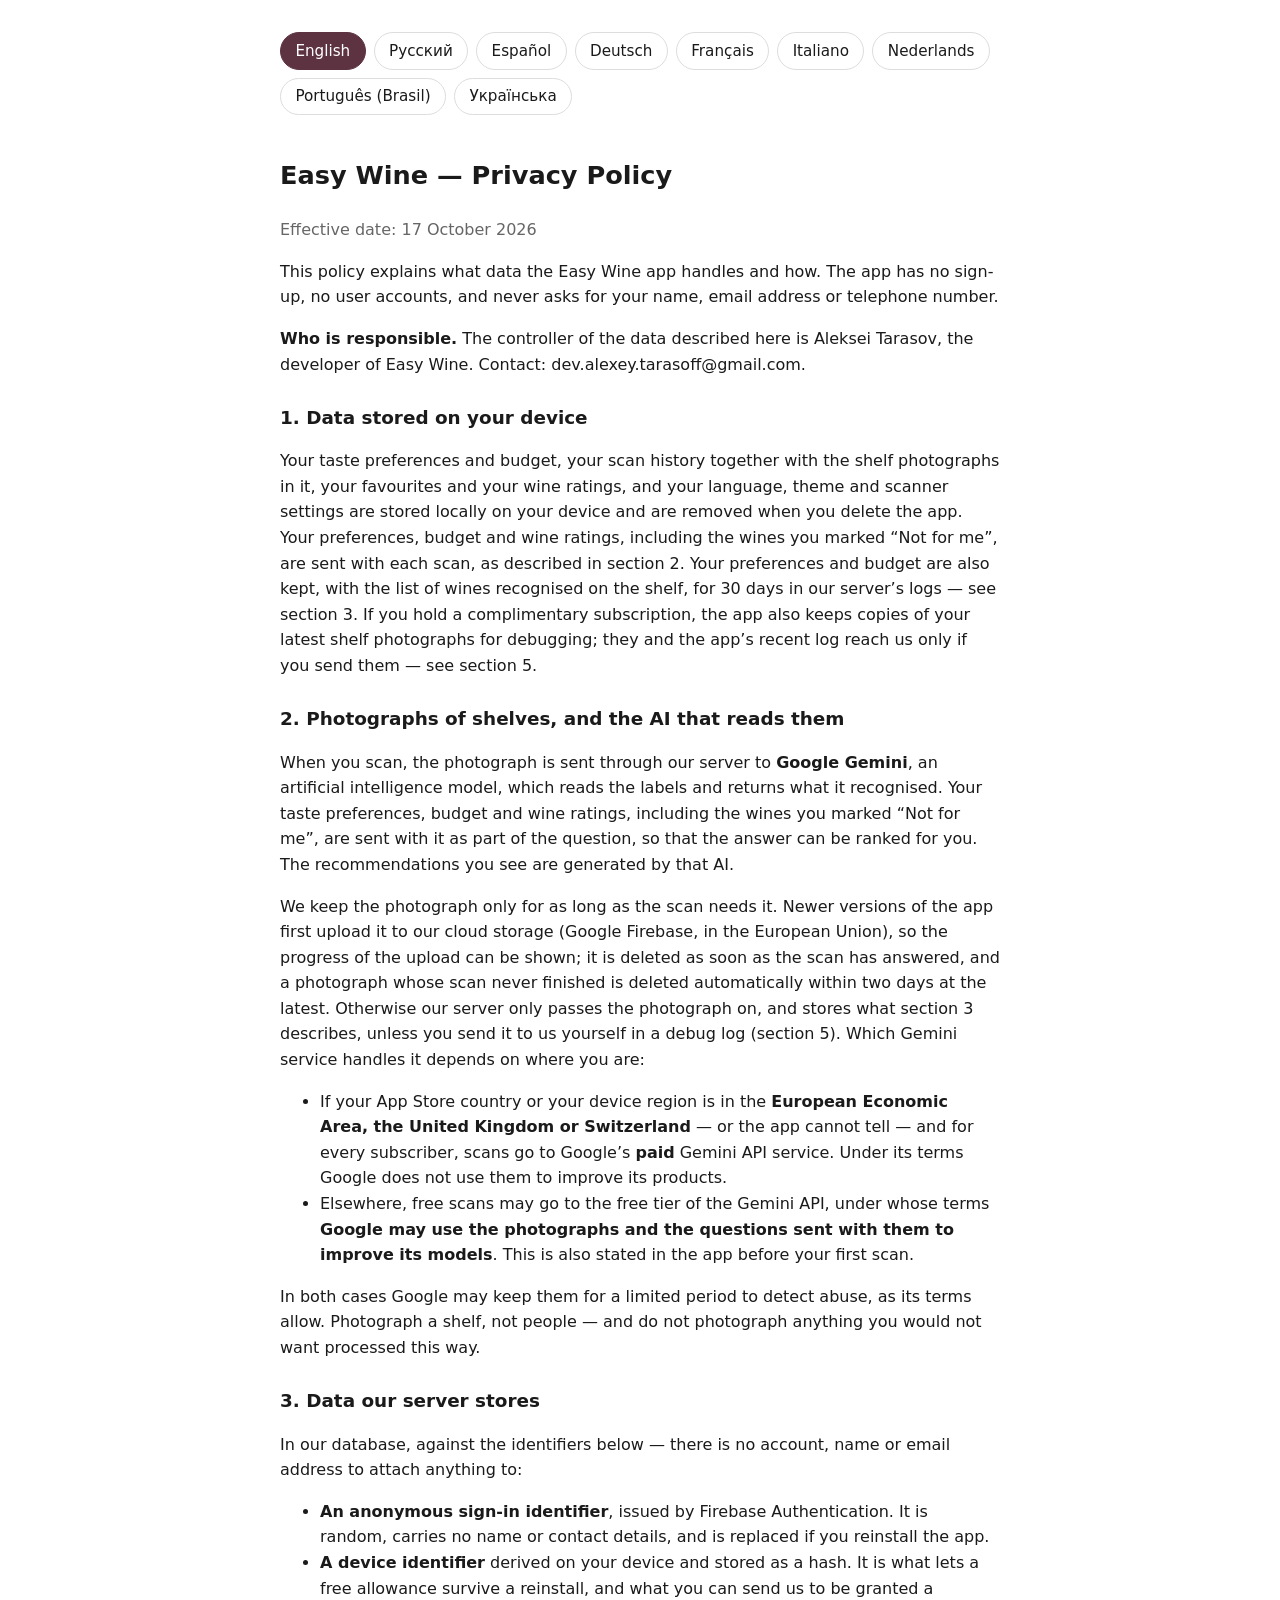
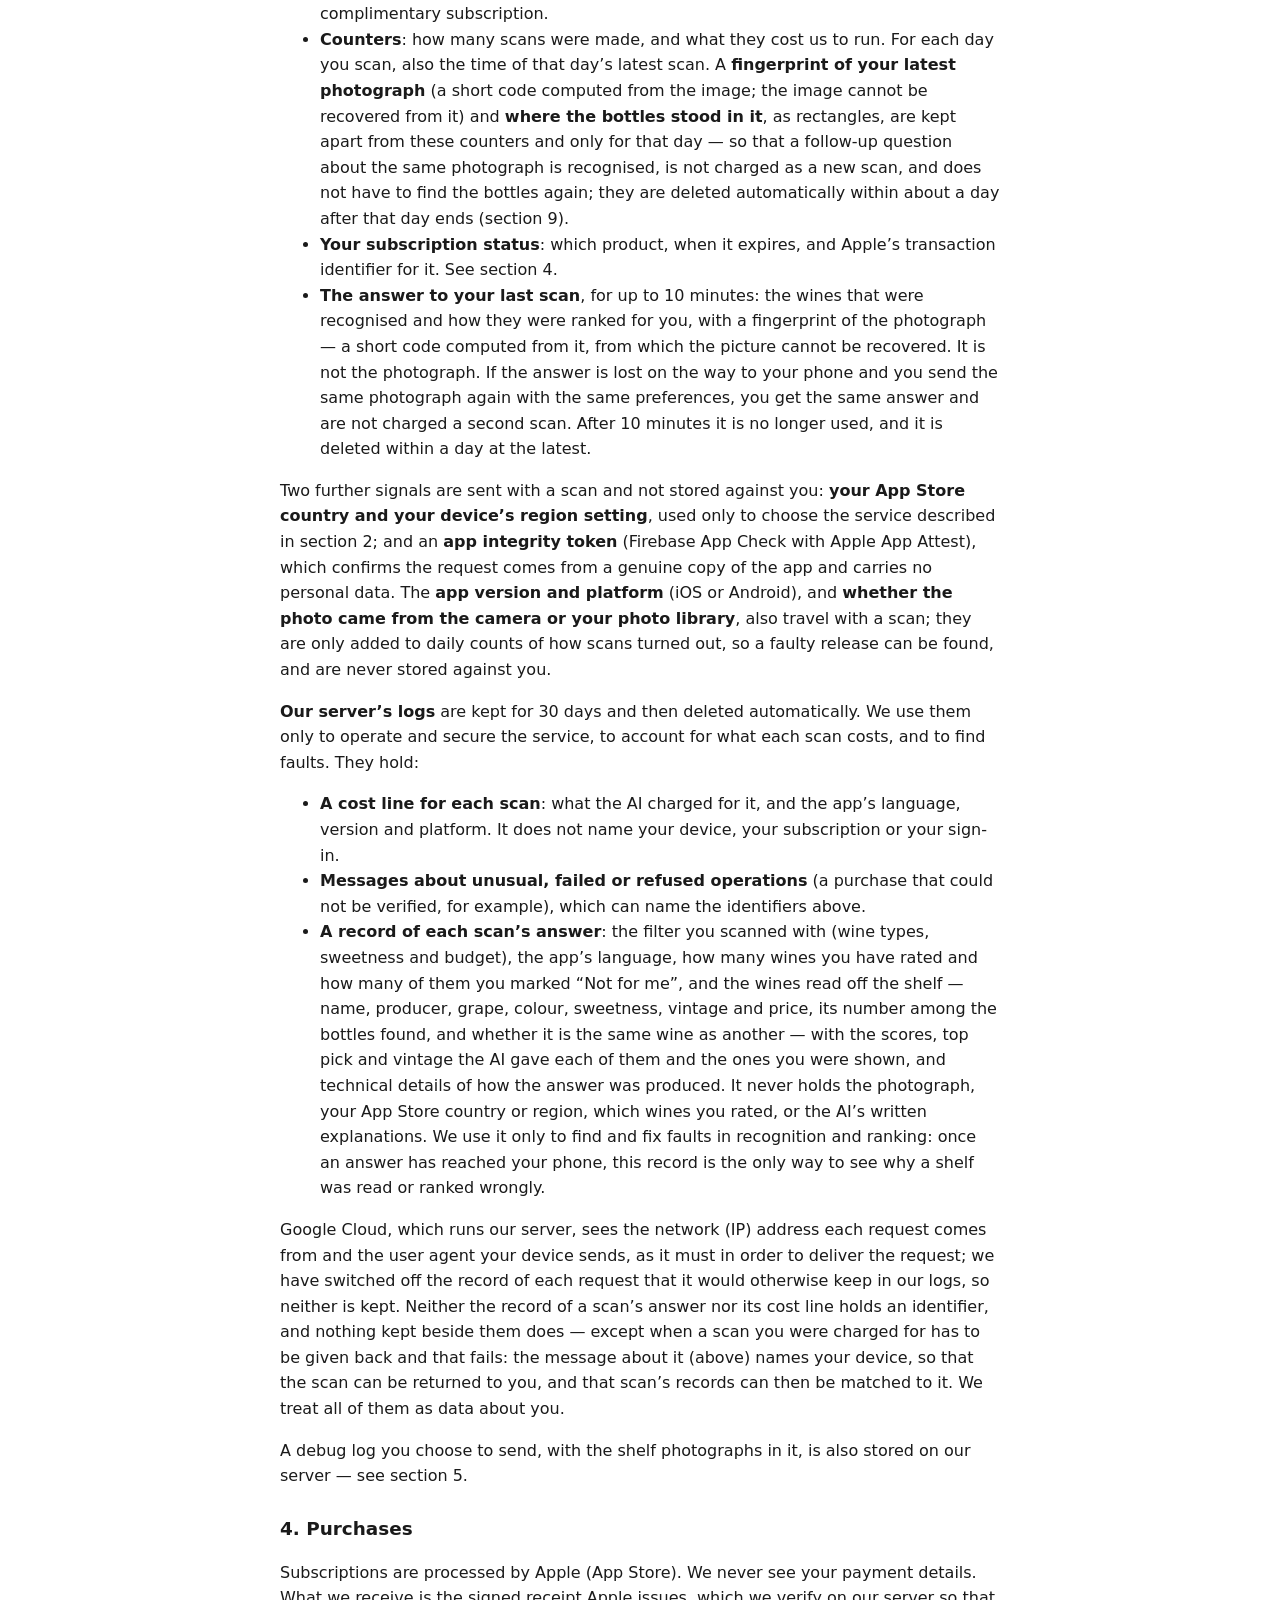
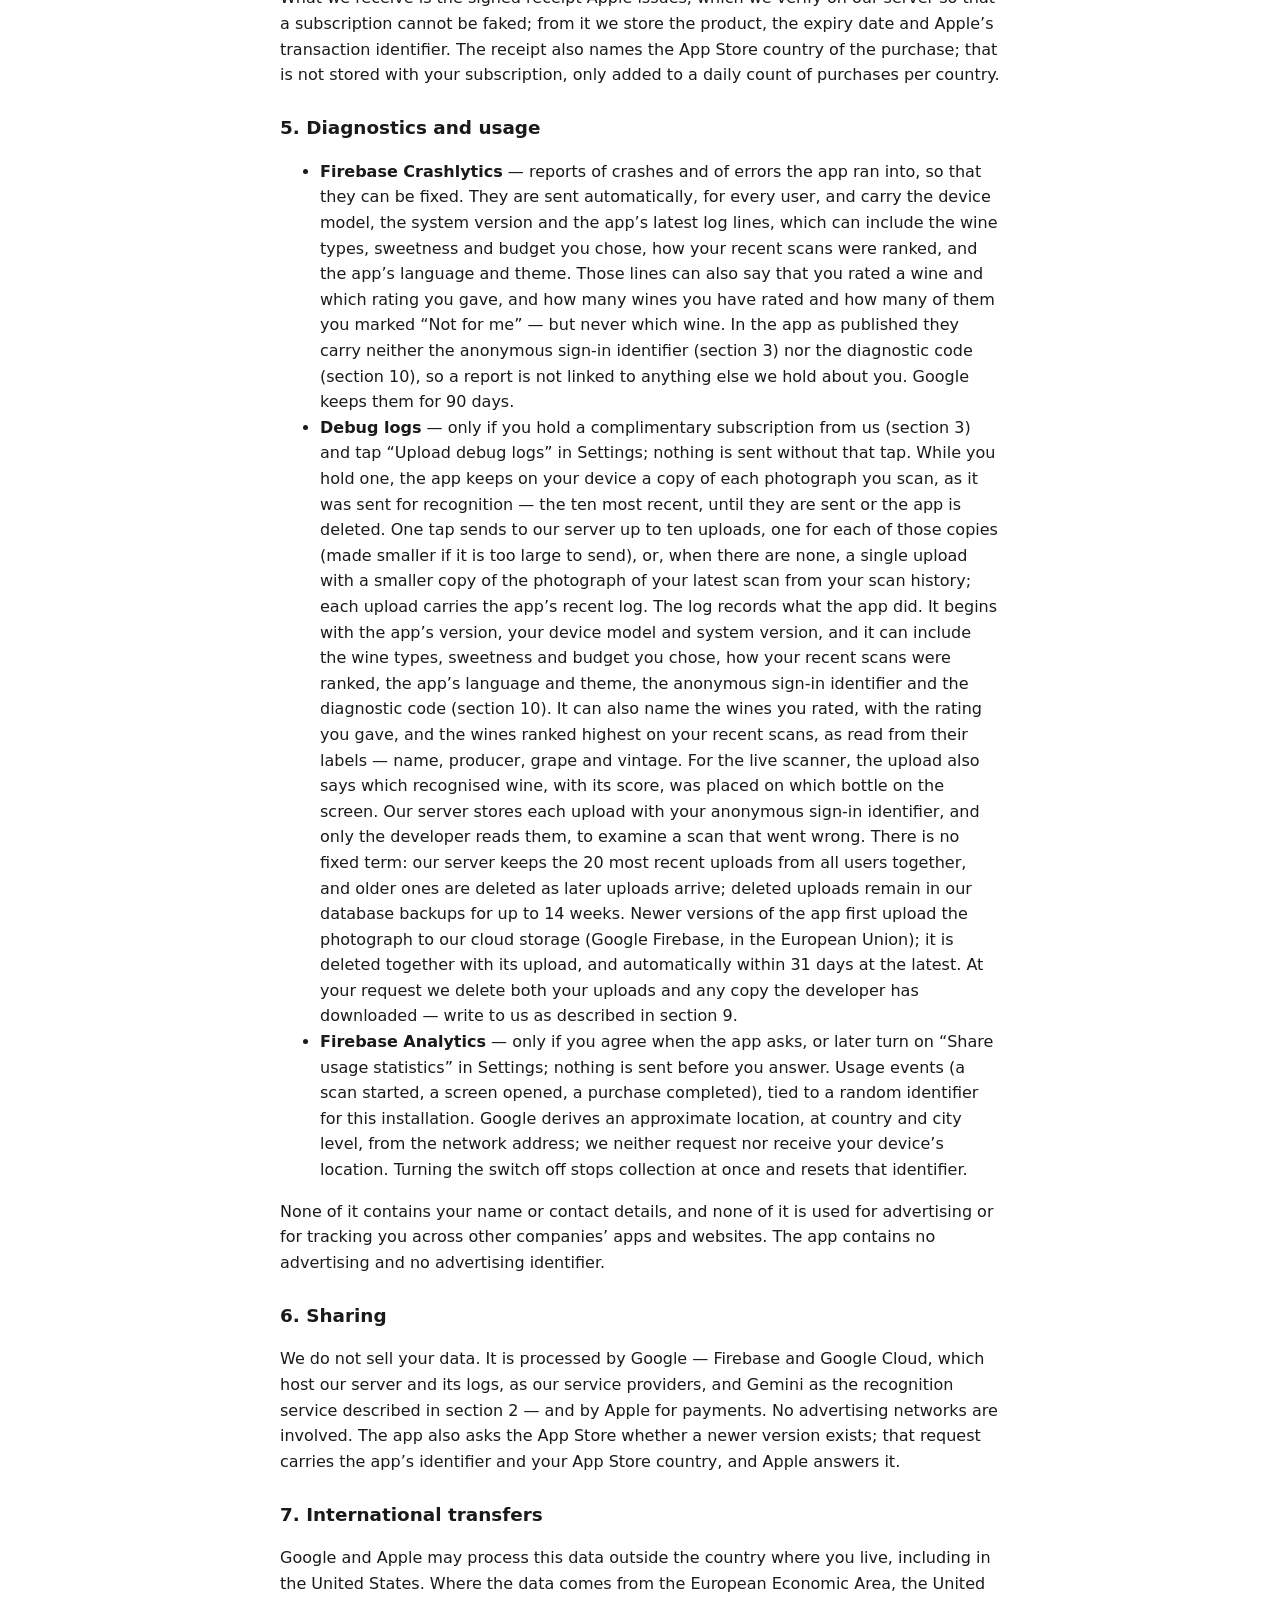
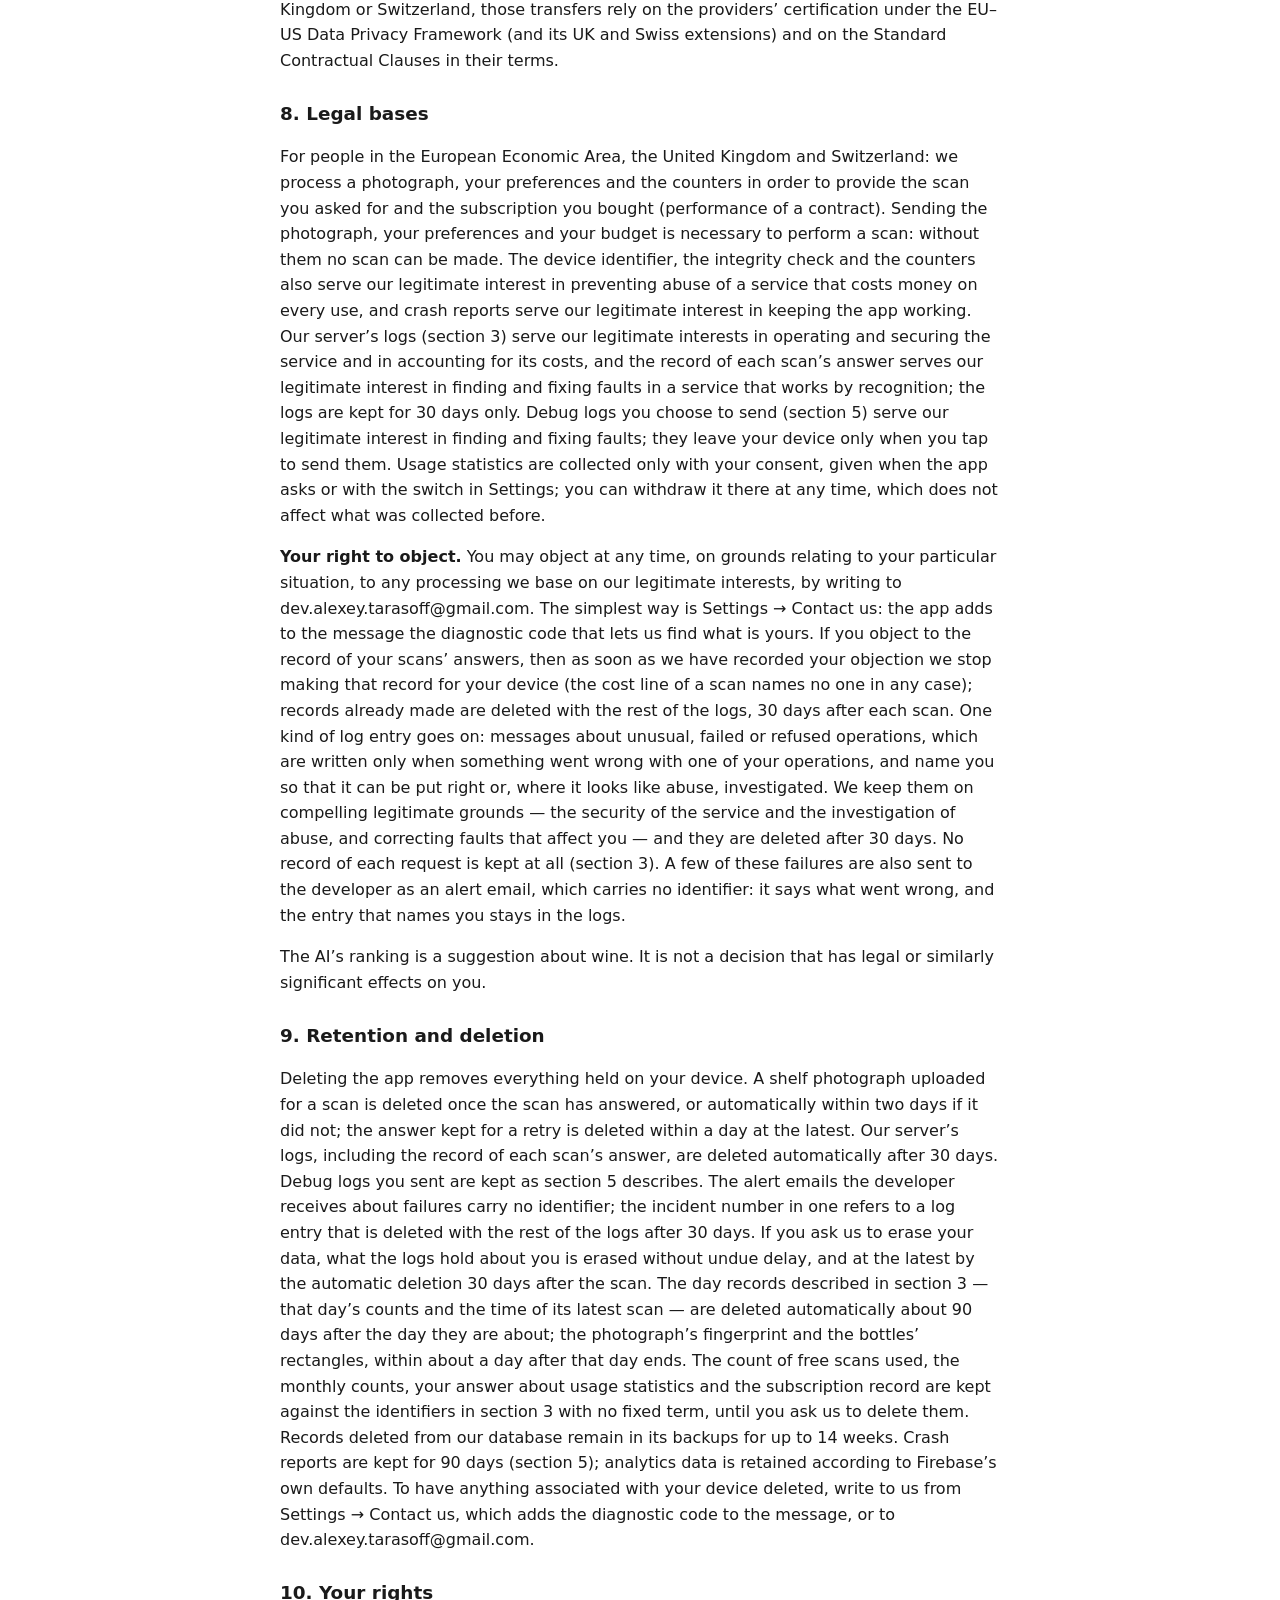
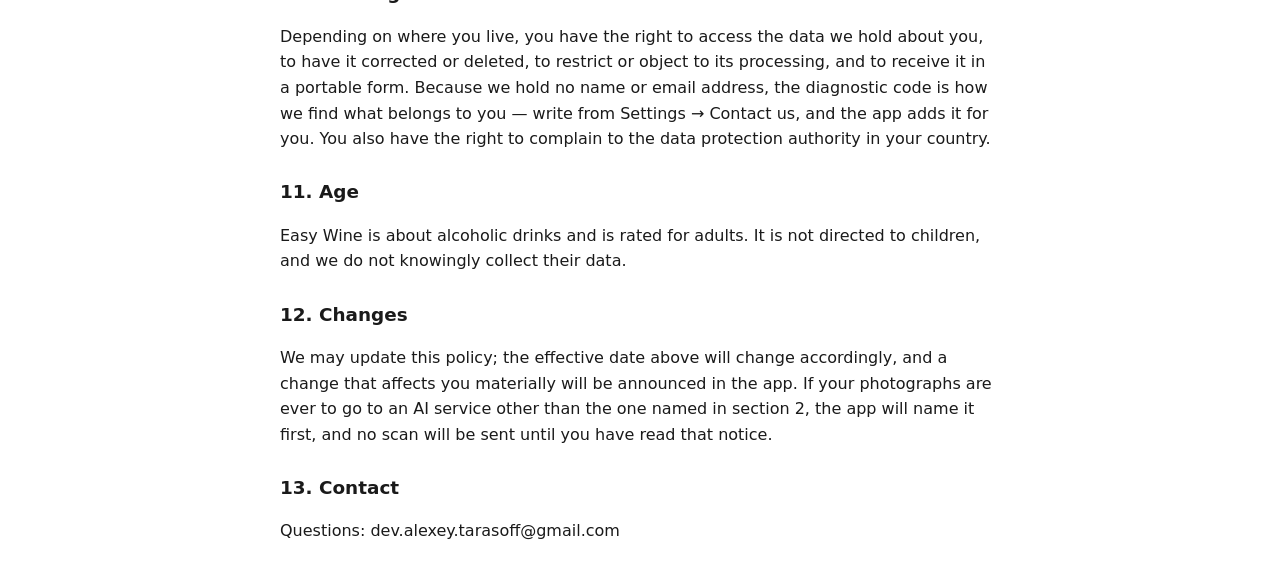
==== commit 44b777bb: "Publish legal/ as of 2026-10-17" ====
--- a/privacy-policy.html
+++ b/privacy-policy.html
@@ -18,17 +18,17 @@
 
 <section data-lang="en" data-title="Easy Wine — Privacy Policy">
 <h1>Easy Wine — Privacy Policy</h1>
-<p class="muted">Effective date: 1 October 2026</p>
+<p class="muted">Effective date: 17 October 2026</p>
 
 <p>This policy explains what data the Easy Wine app handles and how. The app has no sign-up, no user accounts, and never asks for your name, email address or telephone number.</p>
 <p><strong>Who is responsible.</strong> The controller of the data described here is Aleksei Tarasov, the developer of Easy Wine. Contact: dev.alexey.tarasoff@gmail.com.</p>
 
-<h2>1. Data stored only on your device</h2>
-<p>Your taste preferences and budget, your scan history together with the shelf photographs in it, your favourites, and your language, theme and scanner settings are stored locally on your device. We do not receive or store them on our servers. They are removed when you delete the app.</p>
+<h2>1. Data stored on your device</h2>
+<p>Your taste preferences and budget, your scan history together with the shelf photographs in it, your favourites and your wine ratings, and your language, theme and scanner settings are stored locally on your device and are removed when you delete the app. Your preferences, budget and wine ratings, including the wines you marked “Not for me”, are sent with each scan, as described in section 2. Your preferences and budget are also kept, with the list of wines recognised on the shelf, for 30 days in our server’s logs — see section 3. If you hold a complimentary subscription, the app also keeps copies of your latest shelf photographs for debugging; they and the app’s recent log reach us only if you send them — see <span data-see="5">section 5</span>.</p>
 
 <h2>2. Photographs of shelves, and the AI that reads them</h2>
-<p>When you scan, the photograph is sent through our server to <strong>Google Gemini</strong>, an artificial intelligence model, which reads the labels and returns what it recognised. Your taste preferences and budget are sent with it as part of the question, so that the answer can be ranked for you. The recommendations you see are generated by that AI.</p>
-<p>We keep the photograph only for as long as the scan needs it. Newer versions of the app first upload it to our cloud storage (Google Firebase, in the European Union), so the progress of the upload can be shown; it is deleted as soon as the scan has answered, and a photograph whose scan never finished is deleted automatically within two days at the latest. Otherwise our server only passes the photograph on, and stores what section 3 describes. Which Gemini service handles it depends on where you are:</p>
+<p>When you scan, the photograph is sent through our server to <strong>Google Gemini</strong>, an artificial intelligence model, which reads the labels and returns what it recognised. Your taste preferences, budget and wine ratings, including the wines you marked “Not for me”, are sent with it as part of the question, so that the answer can be ranked for you. The recommendations you see are generated by that AI.</p>
+<p>We keep the photograph only for as long as the scan needs it. Newer versions of the app first upload it to our cloud storage (Google Firebase, in the European Union), so the progress of the upload can be shown; it is deleted as soon as the scan has answered, and a photograph whose scan never finished is deleted automatically within two days at the latest. Otherwise our server only passes the photograph on, and stores what section 3 describes, unless you send it to us yourself in a debug log (<span data-see="5">section 5</span>). Which Gemini service handles it depends on where you are:</p>
 <ul>
   <li>If your App Store country or your device region is in the <strong>European Economic Area, the United Kingdom or Switzerland</strong> — or the app cannot tell — and for every subscriber, scans go to Google’s <strong>paid</strong> Gemini API service. Under its terms Google does not use them to improve its products.</li>
   <li>Elsewhere, free scans may go to the free tier of the Gemini API, under whose terms <strong>Google may use the photographs and the questions sent with them to improve its models</strong>. This is also stated in the app before your first scan.</li>
@@ -36,42 +36,51 @@
 <p>In both cases Google may keep them for a limited period to detect abuse, as its terms allow. Photograph a shelf, not people — and do not photograph anything you would not want processed this way.</p>
 
 <h2>3. Data our server stores</h2>
-<p>Against an anonymous identifier only — there is no account to attach it to:</p>
-<ul>
-  <li><strong>An anonymous sign-in identifier</strong>, issued by Firebase Authentication. It carries no personal data and is replaced if you reinstall the app.</li>
+<p>In our database, against the identifiers below — there is no account, name or email address to attach anything to:</p>
+<ul>
+  <li><strong>An anonymous sign-in identifier</strong>, issued by Firebase Authentication. It is random, carries no name or contact details, and is replaced if you reinstall the app.</li>
   <li><strong>A device identifier</strong> derived on your device and stored as a hash. It is what lets a free allowance survive a reinstall, and what you can send us to be granted a complimentary subscription.</li>
-  <li><strong>Counters</strong>: how many scans were made, and what they cost us to run. Numbers, not content.</li>
+  <li><strong>Counters</strong>: how many scans were made, and what they cost us to run. For each day you scan, also the time of that day’s latest scan. A <strong>fingerprint of your latest photograph</strong> (a short code computed from the image; the image cannot be recovered from it) and <strong>where the bottles stood in it</strong>, as rectangles, are kept apart from these counters and only for that day — so that a follow-up question about the same photograph is recognised, is not charged as a new scan, and does not have to find the bottles again; they are deleted automatically <span data-shelf-ttl>within about a day</span> after that day ends (section 9).</li>
   <li><strong>Your subscription status</strong>: which product, when it expires, and Apple’s transaction identifier for it. See section 4.</li>
   <li><strong>The answer to your last scan</strong>, for up to 10 minutes: the wines that were recognised and how they were ranked for you, with a fingerprint of the photograph — a short code computed from it, from which the picture cannot be recovered. It is not the photograph. If the answer is lost on the way to your phone and you send the same photograph again with the same preferences, you get the same answer and are not charged a second scan. After 10 minutes it is no longer used, and it is deleted within a day at the latest.</li>
 </ul>
 <p>Two further signals are sent with a scan and not stored against you: <strong>your App Store country and your device’s region setting</strong>, used only to choose the service described in section 2; and an <strong>app integrity token</strong> (Firebase App Check with Apple App Attest), which confirms the request comes from a genuine copy of the app and carries no personal data. The <strong>app version and platform</strong> (iOS or Android), and <strong>whether the photo came from the camera or your photo library</strong>, also travel with a scan; they are only added to daily counts of how scans turned out, so a faulty release can be found, and are never stored against you.</p>
+<p><strong>Our server’s logs</strong> are kept for 30 days and then deleted automatically. We use them only to operate and secure the service, to account for what each scan costs, and to find faults. They hold:</p>
+<ul>
+  <li><strong>A cost line for each scan</strong>: what the AI charged for it, and the app’s language, version and platform. It does not name your device, your subscription or your sign-in.</li>
+  <li><strong>Messages about unusual, failed or refused operations</strong> (a purchase that could not be verified, for example), which can name the identifiers above.</li>
+  <li><strong>A record of each scan’s answer</strong>: the filter you scanned with (wine types, sweetness and budget), the app’s language, how many wines you have rated and how many of them you marked “Not for me”, and the wines read off the shelf — name, producer, grape, colour, sweetness, vintage and price, its number among the bottles found, and whether it is the same wine as another — with the scores, top pick and vintage the AI gave each of them and the ones you were shown, and technical details of how the answer was produced. It never holds the photograph, your App Store country or region, which wines you rated, or the AI’s written explanations. We use it only to find and fix faults in recognition and ranking: once an answer has reached your phone, this record is the only way to see why a shelf was read or ranked wrongly.</li>
+</ul>
+<p>Google Cloud, which runs our server, sees the network (IP) address each request comes from and the user agent your device sends, as it must in order to deliver the request; <span data-request-log>we have switched off the record of each request that it would otherwise keep in our logs</span>, so neither is kept. Neither the record of a scan’s answer nor its cost line holds an identifier, and nothing kept beside them does — except when a scan you were charged for has to be given back and that fails: the message about it (above) names your device, so that the scan can be returned to you, and that scan’s records can then be matched to it. We treat all of them as data about you.</p>
+<p>A debug log you choose to send, with the shelf photographs in it, is also stored on our server — see <span data-see="5">section 5</span>.</p>
 
 <h2>4. Purchases</h2>
 <p>Subscriptions are processed by Apple (App Store). We never see your payment details. What we receive is the signed receipt Apple issues, which we verify on our server so that a subscription cannot be faked; from it we store the product, the expiry date and Apple’s transaction identifier. The receipt also names the App Store country of the purchase; that is not stored with your subscription, only added to a daily count of purchases per country.</p>
 
 <h2>5. Diagnostics and usage</h2>
 <ul>
-  <li><strong>Firebase Crashlytics</strong> — crash and performance reports, so failures can be fixed.</li>
+  <li><strong>Firebase Crashlytics</strong> — reports of crashes and of errors the app ran into, so that they can be fixed. They are sent automatically, for every user, and carry the device model, the system version and the app’s latest log lines, which can include the wine types, sweetness and budget you chose, how your recent scans were ranked, and the app’s language and theme. <span data-crash-ratings>Those lines can also say that you rated a wine and which rating you gave, and how many wines you have rated and how many of them you marked “Not for me” — but never which wine.</span> In the app as published they carry neither the anonymous sign-in identifier (section 3) nor the diagnostic code (section 10), so a report is not linked to anything else we hold about you. Google keeps them for 90 days.</li>
+  <li><strong>Debug logs</strong> — only if you hold a complimentary subscription from us (section 3) and tap “Upload debug logs” in Settings; nothing is sent without that tap. While you hold one, the app keeps on your device a copy of each photograph you scan, as it was sent for recognition — the ten most recent, until they are sent or the app is deleted. One tap sends to our server up to ten uploads, one for each of those copies (made smaller if it is too large to send), or, when there are none, a single upload with a smaller copy of the photograph of your latest scan from your scan history; each upload carries the app’s recent log. The log records what the app did. It begins with the app’s version, your device model and system version, and it can include the wine types, sweetness and budget you chose, how your recent scans were ranked, the app’s language and theme, the anonymous sign-in identifier and the diagnostic code (section 10). <span data-log-wines>It can also name the wines you rated, with the rating you gave, and the wines ranked highest on your recent scans, as read from their labels — name, producer, grape and vintage.</span> For the live scanner, the upload also says which recognised wine, with its score, was placed on which bottle on the screen. Our server stores each upload with your anonymous sign-in identifier, and only the developer reads them, to examine a scan that went wrong. There is no fixed term: our server keeps the <span data-kept="20">20</span> most recent uploads from all users together, and older ones are deleted as later uploads arrive; deleted uploads remain in our database backups for up to <span data-backup-weeks="14">14</span> weeks. Newer versions of the app first upload the photograph to our cloud storage (Google Firebase, in the European Union); it is deleted together with its upload, and automatically within 31 days at the latest. At your request we delete both your uploads and any copy the developer has downloaded — write to us as described in section 9.</li>
   <li><strong>Firebase Analytics</strong> — only if you agree when the app asks, or later turn on “Share usage statistics” in Settings; nothing is sent before you answer. Usage events (a scan started, a screen opened, a purchase completed), tied to a random identifier for this installation. Google derives an approximate location, at country and city level, from the network address; we neither request nor receive your device’s location. Turning the switch off stops collection at once and resets that identifier.</li>
-  <li><strong>Debug reports</strong> — only from test builds and from phones we have given a complimentary subscription, and only when you tap “Upload debug logs” in Settings: the app’s recent log, the result of the last scan and the photograph it was made from. Newer versions of the app first upload that photograph to our cloud storage (Google Firebase, in the European Union). We keep the 20 most recent reports: each new one deletes the oldest, together with its photograph, and a photograph in our cloud storage is deleted automatically within 31 days at the latest.</li>
-</ul>
-<p>None of it is linked to your identity, and none of it is used for advertising or for tracking you across other companies’ apps and websites. The app contains no advertising and no advertising identifier.</p>
+</ul>
+<p>None of it contains your name or contact details, and none of it is used for advertising or for tracking you across other companies’ apps and websites. The app contains no advertising and no advertising identifier.</p>
 
 <h2>6. Sharing</h2>
-<p>We do not sell your data. It is processed by Google — Firebase as our service provider, and Gemini as the recognition service described in section 2 — and by Apple for payments. No advertising networks are involved.</p>
+<p>We do not sell your data. It is processed by Google — Firebase and Google Cloud, which host our server and its logs, as our service providers, and Gemini as the recognition service described in section 2 — and by Apple for payments. No advertising networks are involved. The app also asks the App Store whether a newer version exists; that request carries the app’s identifier and your App Store country, and Apple answers it.</p>
 
 <h2>7. International transfers</h2>
 <p>Google and Apple may process this data outside the country where you live, including in the United States. Where the data comes from the European Economic Area, the United Kingdom or Switzerland, those transfers rely on the providers’ certification under the EU–US Data Privacy Framework (and its UK and Swiss extensions) and on the Standard Contractual Clauses in their terms.</p>
 
 <h2>8. Legal bases</h2>
-<p>For people in the European Economic Area, the United Kingdom and Switzerland: we process a photograph, your preferences and the counters in order to provide the scan you asked for and the subscription you bought (performance of a contract). The device identifier, the integrity check and the counters also serve our legitimate interest in preventing abuse of a service that costs money on every use, and crash reports serve our legitimate interest in keeping the app working. Usage statistics are collected only with your consent, given when the app asks or with the switch in Settings; you can withdraw it there at any time, which does not affect what was collected before.</p>
+<p>For people in the European Economic Area, the United Kingdom and Switzerland: we process a photograph, your preferences and the counters in order to provide the scan you asked for and the subscription you bought (performance of a contract). Sending the photograph, your preferences and your budget is necessary to perform a scan: without them no scan can be made. The device identifier, the integrity check and the counters also serve our legitimate interest in preventing abuse of a service that costs money on every use, and crash reports serve our legitimate interest in keeping the app working. Our server’s logs (section 3) serve our legitimate interests in operating and securing the service and in accounting for its costs, and the record of each scan’s answer serves our legitimate interest in finding and fixing faults in a service that works by recognition; the logs are kept for 30 days only. Debug logs you choose to send (section 5) serve our legitimate interest in finding and fixing faults; they leave your device only when you tap to send them. Usage statistics are collected only with your consent, given when the app asks or with the switch in Settings; you can withdraw it there at any time, which does not affect what was collected before.</p>
+<p><strong>Your right to object.</strong> You may object at any time, on grounds relating to your particular situation, to any processing we base on our legitimate interests, by writing to dev.alexey.tarasoff@gmail.com. The simplest way is Settings → Contact us: the app adds to the message the diagnostic code that lets us find what is yours. If you object to the record of your scans’ answers, then as soon as we have recorded your objection we stop making that record for your device (the cost line of a scan names no one in any case); records already made are deleted with the rest of the logs, 30 days after each scan. One kind of log entry goes on: messages about unusual, failed or refused operations, which are written only when something went wrong with one of your operations, and name you so that it can be put right or, where it looks like abuse, investigated. We keep them on compelling legitimate grounds — the security of the service and the investigation of abuse, and correcting faults that affect you — and they are deleted after 30 days. <span data-request-log>No record of each request is kept at all</span> (section 3). A few of these failures are also sent to the developer as an alert email, which carries no identifier: it says what went wrong, and the entry that names you stays in the logs.</p>
 <p>The AI’s ranking is a suggestion about wine. It is not a decision that has legal or similarly significant effects on you.</p>
 
 <h2>9. Retention and deletion</h2>
-<p>Deleting the app removes everything held on your device. A shelf photograph uploaded for a scan is deleted once the scan has answered, or automatically within two days if it did not; the answer kept for a retry is deleted within a day at the latest. Server-side counters and the subscription record are kept against the anonymous identifier while the app is installed; diagnostics and analytics are retained according to Firebase’s own defaults. To have anything associated with your device deleted, send us the diagnostic code shown in Settings and write to dev.alexey.tarasoff@gmail.com.</p>
+<p>Deleting the app removes everything held on your device. A shelf photograph uploaded for a scan is deleted once the scan has answered, or automatically within two days if it did not; the answer kept for a retry is deleted within a day at the latest. Our server’s logs, including the record of each scan’s answer, are deleted automatically after 30 days. Debug logs you sent are kept as section 5 describes. The alert emails the developer receives about failures carry no identifier; the incident number in one refers to a log entry that is deleted with the rest of the logs after 30 days. If you ask us to erase your data, what the logs hold about you is erased without undue delay, and at the latest by the automatic deletion 30 days after the scan. The day records described in section 3 — that day’s counts and the time of its latest scan — are deleted automatically about <span data-ttl-days="90">90</span> days after the day they are about; the photograph’s fingerprint and the bottles’ rectangles, <span data-shelf-ttl>within about a day</span> after that day ends. The count of free scans used, the monthly counts, your answer about usage statistics and the subscription record are kept against the identifiers in section 3 with no fixed term, until you ask us to delete them. Records deleted from our database remain in its backups for up to <span data-backup-weeks="14">14</span> weeks. Crash reports are kept for 90 days (section 5); analytics data is retained according to Firebase’s own defaults. To have anything associated with your device deleted, write to us from Settings → Contact us, which adds the diagnostic code to the message, or to dev.alexey.tarasoff@gmail.com.</p>
 
 <h2>10. Your rights</h2>
-<p>Depending on where you live, you have the right to access the data we hold about you, to have it corrected or deleted, to restrict or object to its processing, and to receive it in a portable form. Because we hold no name or email address, the diagnostic code shown in Settings is how we find what belongs to you — include it when you write. You also have the right to complain to the data protection authority in your country.</p>
+<p>Depending on where you live, you have the right to access the data we hold about you, to have it corrected or deleted, to restrict or object to its processing, and to receive it in a portable form. Because we hold no name or email address, the diagnostic code is how we find what belongs to you — write from Settings → Contact us, and the app adds it for you. You also have the right to complain to the data protection authority in your country.</p>
 
 <h2>11. Age</h2>
 <p>Easy Wine is about alcoholic drinks and is rated for adults. It is not directed to children, and we do not knowingly collect their data.</p>
@@ -85,17 +94,17 @@
 
 <section data-lang="ru" lang="ru" data-title="Easy Wine — Политика конфиденциальности">
 <h1>Easy Wine — Политика конфиденциальности</h1>
-<p class="muted">Дата вступления в силу: 1 октября 2026</p>
+<p class="muted">Дата вступления в силу: 17 октября 2026</p>
 
 <p>Эта политика описывает, какие данные обрабатывает приложение Easy Wine. В приложении нет регистрации и аккаунтов; мы не спрашиваем ни имя, ни почту, ни телефон.</p>
 <p><strong>Кто отвечает за данные.</strong> Оператор (контролёр) описанных здесь данных — Алексей Тарасов (Aleksei Tarasov), разработчик Easy Wine. Связь: dev.alexey.tarasoff@gmail.com.</p>
 
-<h2>1. Данные, которые хранятся только на устройстве</h2>
-<p>Ваши вкусовые предпочтения и бюджет, история сканов вместе с фотографиями полок, избранное, а также язык, тема и настройки сканера хранятся локально на вашем устройстве. Мы не получаем и не храним их на своих серверах. Они удаляются вместе с приложением.</p>
+<h2>1. Данные, которые хранятся на устройстве</h2>
+<p>Ваши вкусовые предпочтения и бюджет, история сканов вместе с фотографиями полок, избранное и ваши оценки вин, а также язык, тема и настройки сканера хранятся локально на вашем устройстве и удаляются вместе с приложением. Предпочтения, бюджет и ваши оценки вин, включая вина, отмеченные «Не моё», отправляются вместе с каждым сканом, как описано в разделе 2. Предпочтения и бюджет, кроме того, вместе со списком распознанных на полке вин хранятся 30 дней в журналах нашего сервера, см. раздел 3. Если у вас есть подписка в подарок, приложение хранит ещё и копии ваших последних фотографий полок для отладки; они и недавний лог приложения попадают к нам, только если вы их отправите, — см. <span data-see="5">раздел 5</span>.</p>
 
 <h2>2. Фотографии полок и ИИ, который их читает</h2>
-<p>Когда вы сканируете полку, фотография уходит через наш сервер в <strong>Google Gemini</strong> — модель искусственного интеллекта, — которая читает этикетки и возвращает распознанное. Вместе с ней передаются ваши вкусовые предпочтения и бюджет — как часть вопроса, чтобы ответ был отсортирован под вас. Рекомендации, которые вы видите, сгенерированы этим ИИ.</p>
-<p>Фотографию мы храним лишь столько, сколько она нужна для скана. Новые версии приложения сначала загружают её в наше облачное хранилище (Google Firebase, в Европейском союзе), чтобы показать ход загрузки; она удаляется, как только скан вернул ответ, а фотография, скан которой так и не завершился, удаляется автоматически не позднее чем через два дня. В остальном сервер только передаёт фотографию дальше и сохраняет то, что описано в разделе 3. Какой сервис Gemini её обработает, зависит от того, где вы находитесь:</p>
+<p>Когда вы сканируете полку, фотография уходит через наш сервер в <strong>Google Gemini</strong> — модель искусственного интеллекта, — которая читает этикетки и возвращает распознанное. Вместе с ней передаются ваши вкусовые предпочтения, бюджет и оценки вин, включая вина, отмеченные «Не моё», — как часть вопроса, чтобы ответ был отсортирован под вас. Рекомендации, которые вы видите, сгенерированы этим ИИ.</p>
+<p>Фотографию мы храним лишь столько, сколько она нужна для скана. Новые версии приложения сначала загружают её в наше облачное хранилище (Google Firebase, в Европейском союзе), чтобы показать ход загрузки; она удаляется, как только скан вернул ответ, а фотография, скан которой так и не завершился, удаляется автоматически не позднее чем через два дня. В остальном сервер только передаёт фотографию дальше и сохраняет то, что описано в разделе 3, — если только вы сами не отправите её нам в отладочном логе (<span data-see="5">раздел 5</span>). Какой сервис Gemini её обработает, зависит от того, где вы находитесь:</p>
 <ul>
   <li>Если страна вашего App Store или регион устройства — в <strong>Европейской экономической зоне, Великобритании или Швейцарии</strong> (или приложение не может этого определить), а также для всех подписчиков сканы уходят в <strong>платный</strong> сервис Gemini API. По его условиям Google не использует их для улучшения своих продуктов.</li>
   <li>В остальных случаях бесплатные сканы могут уходить в бесплатный уровень Gemini API, по условиям которого <strong>Google вправе использовать фотографии и заданные с ними вопросы для улучшения своих моделей</strong>. То же самое сказано в приложении перед первым сканом.</li>
@@ -103,42 +112,51 @@
 <p>В обоих случаях Google может хранить их ограниченное время для выявления злоупотреблений, как допускают его условия. Снимайте полку, а не людей, и не снимайте того, что не хотели бы отправлять на такую обработку.</p>
 
 <h2>3. Данные, которые хранит наш сервер</h2>
-<p>Только против анонимного идентификатора — привязывать их не к чему, аккаунта нет:</p>
-<ul>
-  <li><strong>Анонимный идентификатор входа</strong>, выданный Firebase Authentication. Личных данных не несёт и заменяется при переустановке приложения.</li>
+<p>В нашей базе данных — против перечисленных ниже идентификаторов; аккаунта, имени или адреса почты, к которым можно было бы что-то привязать, нет:</p>
+<ul>
+  <li><strong>Анонимный идентификатор входа</strong>, выданный Firebase Authentication. Он случаен, не содержит ни имени, ни контактов и заменяется при переустановке приложения.</li>
   <li><strong>Идентификатор устройства</strong>, вычисленный на устройстве и сохранённый в виде хеша. Именно он позволяет бесплатным сканам пережить переустановку, и его же можно прислать нам, чтобы получить подписку в подарок.</li>
-  <li><strong>Счётчики</strong>: сколько сканов сделано и во сколько они нам обошлись. Числа, не содержимое.</li>
+  <li><strong>Счётчики</strong>: сколько сканов сделано и во сколько они нам обошлись. А за каждый день, когда вы сканировали, — ещё время последнего скана за этот день. <strong>Отпечаток последней фотографии</strong> (короткий код, вычисленный по снимку; восстановить снимок по нему нельзя) и <strong>где на ней стояли бутылки</strong> — прямоугольниками — хранятся отдельно от счётчиков и только в течение этого дня, чтобы повторный вопрос о той же фотографии узнавался, не списывался как новый скан и не искал бутылки заново; они удаляются автоматически <span data-shelf-ttl>примерно в течение суток</span> после окончания этого дня (раздел 9).</li>
   <li><strong>Статус подписки</strong>: какой продукт, до какого числа и идентификатор транзакции Apple. См. раздел 4.</li>
   <li><strong>Ответ на ваш последний скан</strong>, не дольше 10 минут: распознанные вина и то, как они отсортированы под вас, вместе с отпечатком фотографии — коротким кодом, вычисленным из неё, по которому саму картинку восстановить нельзя. Это не фотография. Если ответ потеряется по пути к телефону и вы снова отправите ту же фотографию с теми же предпочтениями, вы получите тот же ответ, и второй скан не будет списан. Через 10 минут он больше не используется и удаляется не позднее чем через сутки.</li>
 </ul>
 <p>Ещё два сигнала отправляются вместе со сканом и не сохраняются за вами: <strong>страна вашего App Store и регион в настройках устройства</strong> — только чтобы выбрать сервис из раздела 2; и <strong>токен целостности приложения</strong> (Firebase App Check с Apple App Attest), который подтверждает, что запрос пришёл из настоящей копии приложения, и личных данных не несёт. Также вместе со сканом отправляются <strong>версия приложения и платформа</strong> (iOS или Android) и <strong>откуда фото — с камеры или из галереи</strong>; они только прибавляются к дневным итогам того, как прошли сканы, чтобы найти неудачный выпуск, и никогда не хранятся за вами.</p>
+<p><strong>Журналы нашего сервера</strong> хранятся 30 дней и затем удаляются автоматически. Мы используем их только для того, чтобы обеспечивать работу и безопасность сервиса, учитывать, во что обходится каждый скан, и находить ошибки. В них:</p>
+<ul>
+  <li><strong>Строка о стоимости каждого скана</strong>: сколько за него взял ИИ, язык, версия и платформа приложения. Ни устройство, ни подписку, ни вход она не называет.</li>
+  <li><strong>Сообщения о необычных, неудавшихся или отклонённых операциях</strong> (например, о покупке, которую не удалось проверить); в них могут быть названы идентификаторы, перечисленные выше.</li>
+  <li><strong>Запись об ответе на каждый скан</strong>: фильтр, с которым вы сканировали (типы вина, сладость и бюджет), язык приложения, сколько вин вы оценили и сколько из них отметили «Не моё», и вина, прочитанные на полке, — название, производитель, сорт, цвет, сладость, год урожая и цена, номер бутылки среди найденных и совпадает ли вино с другим, — с оценками, главным выбором и годом урожая, которые дал каждому ИИ, и теми, что были показаны вам, а также технические сведения о том, как был получен ответ. В ней никогда нет фотографии, страны App Store и региона, того, какие вина вы оценили, и текстовых пояснений ИИ. Мы используем её только для того, чтобы находить и исправлять ошибки распознавания и ранжирования: когда ответ уже на телефоне, только эта запись показывает, почему полка была прочитана или отсортирована неверно.</li>
+</ul>
+<p>Google Cloud, где работает наш сервер, видит сетевой (IP) адрес, с которого пришёл каждый запрос, и user agent вашего устройства — без этого запрос не доставить; <span data-request-log>запись о каждом запросе, которую он иначе хранил бы в наших журналах, мы отключили</span>, так что ни то ни другое не сохраняется. Ни запись об ответе, ни строка о стоимости идентификаторов не содержат, и рядом с ними их тоже нет — кроме одного случая: если не удалось вернуть вам списанный скан, сообщение об этом (выше) называет ваше устройство, чтобы скан можно было вернуть, и тогда записи этого скана можно с ним сопоставить. Мы обращаемся со всем этим как с данными о вас.</p>
+<p>Отладочный лог, который вы решите отправить, вместе с фотографиями полок в нём тоже хранится на нашем сервере — см. <span data-see="5">раздел 5</span>.</p>
 
 <h2>4. Покупки</h2>
 <p>Подписки обрабатывает Apple (App Store). Платёжных данных мы не видим никогда. К нам приходит подписанный Apple чек, который мы проверяем на своём сервере, чтобы подписку нельзя было подделать; из него сохраняются продукт, дата окончания и идентификатор транзакции Apple. В чеке указана и страна App Store, в которой совершена покупка; с вашей подпиской она не хранится, а только прибавляется к дневному числу покупок по странам.</p>
 
 <h2>5. Диагностика и использование</h2>
 <ul>
-  <li><strong>Firebase Crashlytics</strong> — отчёты о сбоях и производительности, чтобы чинить ошибки.</li>
+  <li><strong>Firebase Crashlytics</strong> — отчёты о сбоях и об ошибках, с которыми столкнулось приложение, чтобы их можно было исправить. Они отправляются автоматически, у всех пользователей, и содержат модель устройства, версию системы и последние строки лога приложения, в которых могут быть выбранные вами типы вина, сладость и бюджет, то, как были отсортированы ваши недавние сканы, язык и тема приложения. <span data-crash-ratings>В этих строках может быть и то, что вы оценили вино и какую оценку поставили, и то, сколько вин вы оценили и сколько из них отметили «Не моё», — но никогда не то, какое это вино.</span> В опубликованном приложении в них нет ни анонимного идентификатора входа (раздел 3), ни кода диагностики (раздел 10), так что отчёт не связан ни с чем другим, что мы о вас храним. Google хранит их 90 дней.</li>
+  <li><strong>Отладочный лог</strong> — только если у вас есть подписка в подарок от нас (раздел 3) и вы нажали «Выгрузить логи отладки» в Настройках; без этого нажатия ничего не отправляется. Пока подарок действует, приложение хранит на устройстве копию каждой фотографии, которую вы сканируете, в том виде, в каком она ушла на распознавание, — десять последних, пока они не отправлены или приложение не удалено. Одно нажатие отправляет на наш сервер до десяти выгрузок, по одной на каждую из этих копий (уменьшенную, если она слишком велика для отправки), а если копий нет — одну выгрузку с уменьшенной копией фотографии последнего скана из истории сканов; в каждой выгрузке — недавний лог приложения. Лог записывает, что делало приложение. Он начинается с версии приложения, модели устройства и версии системы, и в нём могут быть выбранные вами типы вина, сладость и бюджет, то, как были отсортированы ваши недавние сканы, язык и тема приложения, анонимный идентификатор входа и код диагностики (раздел 10). <span data-log-wines>В нём могут быть названы и вина, которые вы оценили, с вашей оценкой, и вина, занявшие первые места в ваших недавних сканах, — так, как они прочитаны с этикеток: название, производитель, сорт и год урожая.</span> Для живого сканера выгрузка ещё говорит, какое распознанное вино с какой оценкой было поставлено на какую бутылку на экране. Сервер хранит каждую выгрузку под вашим анонимным идентификатором входа, и читает их только разработчик — чтобы разобрать скан, который пошёл не так. Фиксированного срока нет: на сервере лежат <span data-kept="20">20</span> последних выгрузок от всех пользователей вместе, а более старые удаляются по мере того, как приходят новые; удалённые выгрузки остаются в резервных копиях нашей базы данных до <span data-backup-weeks="14">14</span> недель. Новые версии приложения сначала загружают фотографию в наше облачное хранилище (Google Firebase, в Европейском союзе); она удаляется вместе со своей выгрузкой, а автоматически — не позже чем через 31 день. По вашей просьбе мы удалим и ваши выгрузки, и копию, которую скачал разработчик, — напишите нам, как описано в разделе 9.</li>
   <li><strong>Firebase Analytics</strong> — только если вы согласитесь, когда приложение спросит, или позже включите «Отправлять статистику использования» в Настройках; до вашего ответа ничего не отправляется. События использования (скан начался, экран открыт, покупка совершена), привязанные к случайному идентификатору этой установки. По сетевому адресу Google определяет приблизительное местоположение с точностью до страны и города; собственную геолокацию устройства мы не запрашиваем и не получаем. Выключение переключателя сразу прекращает сбор и сбрасывает этот идентификатор.</li>
-  <li><strong>Отчёты для отладки</strong> — только из тестовых сборок и с телефонов, которым мы подарили подписку, и только когда вы нажимаете «Выгрузить логи отладки» в Настройках: недавний журнал приложения, результат последнего скана и фотография, с которой он сделан. Новые версии приложения сначала загружают эту фотографию в наше облачное хранилище (Google Firebase, в Европейском союзе). Мы храним 20 последних отчётов: каждый новый удаляет самый старый вместе с его фотографией, а фотография в облачном хранилище удаляется автоматически не позже чем через 31 день.</li>
-</ul>
-<p>Ничто из этого не привязано к вашей личности и не используется ни для рекламы, ни для слежения за вами в чужих приложениях и сайтах. Рекламы и рекламного идентификатора в приложении нет.</p>
+</ul>
+<p>Ничто из этого не содержит вашего имени или контактов и не используется ни для рекламы, ни для слежения за вами в чужих приложениях и сайтах. Рекламы и рекламного идентификатора в приложении нет.</p>
 
 <h2>6. Передача данных</h2>
-<p>Мы не продаём ваши данные. Их обрабатывает Google — Firebase как наш поставщик услуг и Gemini как сервис распознавания из раздела 2 — и Apple для платежей. Рекламные сети не участвуют.</p>
+<p>Мы не продаём ваши данные. Их обрабатывает Google — Firebase и Google Cloud, на которых работают наш сервер и его журналы, как наши поставщики услуг, и Gemini как сервис распознавания из раздела 2 — и Apple для платежей. Рекламные сети не участвуют. Приложение также спрашивает у App Store, есть ли более новая версия; этот запрос содержит идентификатор приложения и страну вашего App Store, а отвечает на него Apple.</p>
 
 <h2>7. Трансграничная передача</h2>
 <p>Google и Apple могут обрабатывать эти данные за пределами страны вашего проживания, в том числе в США. Для данных из Европейской экономической зоны, Великобритании и Швейцарии такая передача опирается на сертификацию этих поставщиков по EU–US Data Privacy Framework (и его британскому и швейцарскому расширениям) и на стандартные договорные условия в их соглашениях.</p>
 
 <h2>8. Правовые основания</h2>
-<p>Для людей в Европейской экономической зоне, Великобритании и Швейцарии: фотографию, ваши предпочтения и счётчики мы обрабатываем, чтобы выполнить запрошенный вами скан и предоставить купленную подписку (исполнение договора). Идентификатор устройства, проверка целостности и счётчики служат также нашему законному интересу — не допускать злоупотреблений сервисом, каждое использование которого стоит денег; отчёты о сбоях — законному интересу поддерживать работу приложения. Статистика использования собирается только с вашего согласия, которое вы даёте, когда приложение спрашивает, или переключателем в Настройках; отозвать его можно там же в любой момент, это не затрагивает уже собранное.</p>
+<p>Для людей в Европейской экономической зоне, Великобритании и Швейцарии: фотографию, ваши предпочтения и счётчики мы обрабатываем, чтобы выполнить запрошенный вами скан и предоставить купленную подписку (исполнение договора). Отправить фотографию, ваши предпочтения и бюджет необходимо, чтобы выполнить скан: без них скан сделать нельзя. Идентификатор устройства, проверка целостности и счётчики служат также нашему законному интересу — не допускать злоупотреблений сервисом, каждое использование которого стоит денег; отчёты о сбоях — законному интересу поддерживать работу приложения. Журналы нашего сервера (раздел 3) служат нашим законным интересам — обеспечивать работу и безопасность сервиса и учитывать его затраты, а запись об ответе на каждый скан — законному интересу находить и исправлять ошибки сервиса, который работает на распознавании; журналы хранятся только 30 дней. Отладочные логи, которые вы решите отправить (раздел 5), служат нашему законному интересу — находить и исправлять ошибки; они покидают устройство только по вашему нажатию. Статистика использования собирается только с вашего согласия, которое вы даёте, когда приложение спрашивает, или переключателем в Настройках; отозвать его можно там же в любой момент, это не затрагивает уже собранное.</p>
+<p><strong>Ваше право на возражение.</strong> Вы можете в любой момент, по основаниям, связанным с вашей конкретной ситуацией, возразить против любой обработки, которую мы ведём на основании законного интереса, написав на dev.alexey.tarasoff@gmail.com. Проще всего — из «Настройки → Написать нам»: приложение само добавит в письмо код диагностики, по которому мы найдём то, что относится к вам. Если вы возражаете против записи об ответах на ваши сканы, то, как только мы зарегистрируем возражение, мы перестаём делать эту запись для вашего устройства (строка о стоимости скана не называет никого в любом случае); уже сделанные записи удаляются вместе с остальными журналами через 30 дней после каждого скана. Продолжается один вид записей: сообщения о необычных, неудавшихся или отклонённых операциях — они пишутся, только когда с вашей операцией что-то пошло не так, и называют вас, чтобы это можно было исправить или, если похоже на злоупотребление, расследовать. Их мы сохраняем, ссылаясь на веские законные основания, — безопасность сервиса и расследование злоупотреблений, исправление сбоев, которые касаются вас, — и они удаляются через 30 дней. <span data-request-log>Записи о каждом запросе не хранятся вовсе</span> (раздел 3). О некоторых таких сбоях разработчику также приходит письмо-оповещение, но идентификаторов в нём нет: оно говорит, что сломалось, а запись, в которой названы вы, остаётся в журналах.</p>
 <p>Ранжирование от ИИ — это совет о вине. Оно не является решением, которое влечёт для вас юридические или сходные по значимости последствия.</p>
 
 <h2>9. Хранение и удаление</h2>
-<p>Удаление приложения убирает всё, что лежало на устройстве. Фотография полки, загруженная для скана, удаляется, как только скан вернул ответ, или автоматически в течение двух дней, если ответа не было; ответ, сохранённый для повтора, удаляется не позднее чем через сутки. Серверные счётчики и запись о подписке хранятся против анонимного идентификатора, пока приложение установлено; диагностика и аналитика — по умолчанию Firebase. Чтобы удалить связанное с вашим устройством, пришлите код диагностики из настроек на dev.alexey.tarasoff@gmail.com.</p>
+<p>Удаление приложения убирает всё, что лежало на устройстве. Фотография полки, загруженная для скана, удаляется, как только скан вернул ответ, или автоматически в течение двух дней, если ответа не было; ответ, сохранённый для повтора, удаляется не позднее чем через сутки. Журналы нашего сервера, включая запись об ответе на каждый скан, удаляются автоматически через 30 дней. Отладочные логи, которые вы отправили, хранятся так, как описано в разделе 5. Письма-оповещения о сбоях, которые получает разработчик, идентификаторов не содержат; номер инцидента в таком письме указывает на запись журнала, которая удаляется вместе с остальными журналами через 30 дней. Если вы попросите удалить ваши данные, то, что журналы содержат о вас, будет удалено без неоправданной задержки и не позднее автоматического удаления через 30 дней после скана. Дневные записи из раздела 3 — счётчики за день и время последнего скана — удаляются автоматически примерно через <span data-ttl-days="90">90</span> дней после дня, к которому относятся; отпечаток фотографии и прямоугольники бутылок — <span data-shelf-ttl>примерно в течение суток</span> после окончания этого дня. Число использованных бесплатных сканов, месячные счётчики, ваш ответ о статистике использования и запись о подписке хранятся против идентификаторов из раздела 3 без фиксированного срока — пока вы не попросите их удалить. Удалённые из нашей базы данных записи остаются в её резервных копиях до <span data-backup-weeks="14">14</span> недель. Отчёты о сбоях хранятся 90 дней (раздел 5); аналитика — по умолчанию Firebase. Чтобы удалить связанное с вашим устройством, напишите нам из «Настройки → Написать нам» — приложение добавит в письмо код диагностики — или на dev.alexey.tarasoff@gmail.com.</p>
 
 <h2>10. Ваши права</h2>
-<p>В зависимости от места проживания вы вправе получить доступ к данным, которые мы о вас храним, потребовать их исправить или удалить, ограничить их обработку или возразить против неё, а также получить их в переносимом виде. Имени и почты у нас нет, поэтому найти ваши данные позволяет код диагностики из настроек — приложите его к письму. Вы также вправе подать жалобу в орган по защите данных своей страны.</p>
+<p>В зависимости от места проживания вы вправе получить доступ к данным, которые мы о вас храним, потребовать их исправить или удалить, ограничить их обработку или возразить против неё, а также получить их в переносимом виде. Имени и почты у нас нет, поэтому найти ваши данные позволяет код диагностики — напишите из «Настройки → Написать нам», и приложение добавит его само. Вы также вправе подать жалобу в орган по защите данных своей страны.</p>
 
 <h2>11. Возраст</h2>
 <p>Easy Wine — приложение об алкогольных напитках, с возрастным рейтингом для взрослых. Детям оно не адресовано, и мы сознательно не собираем их данные.</p>
@@ -152,17 +170,17 @@
 
 <section data-lang="es" lang="es" data-title="Easy Wine — Política de privacidad">
 <h1>Easy Wine — Política de privacidad</h1>
-<p class="muted">Fecha de entrada en vigor: 1 de octubre de 2026</p>
+<p class="muted">Fecha de entrada en vigor: 17 de octubre de 2026</p>
 
 <p>Esta política describe qué datos trata la aplicación Easy Wine. La aplicación no tiene registro ni cuentas de usuario, y nunca pide tu nombre, tu correo electrónico ni tu teléfono.</p>
 <p><strong>Responsable.</strong> El responsable del tratamiento de los datos aquí descritos es Aleksei Tarasov, desarrollador de Easy Wine. Contacto: dev.alexey.tarasoff@gmail.com.</p>
 
-<h2>1. Datos que se guardan solo en tu dispositivo</h2>
-<p>Tus preferencias de gusto y tu presupuesto, el historial de escaneos junto con las fotografías de estanterías que contiene, tus favoritos y los ajustes de idioma, tema y escáner se guardan localmente en tu dispositivo. No los recibimos ni los almacenamos en nuestros servidores. Se eliminan al desinstalar la aplicación.</p>
+<h2>1. Datos que se guardan en tu dispositivo</h2>
+<p>Tus preferencias de gusto y tu presupuesto, el historial de escaneos junto con las fotografías de estanterías que contiene, tus favoritos, tus valoraciones de vinos y los ajustes de idioma, tema y escáner se guardan localmente en tu dispositivo y se eliminan al desinstalar la aplicación. Tus preferencias, tu presupuesto y tus valoraciones de vinos, incluidos los vinos que marcaste como «No es lo mío», se envían con cada escaneo, como se describe en el apartado 2. Además, tus preferencias y tu presupuesto se conservan, junto con la lista de vinos reconocidos en la estantería, durante 30 días en los registros de nuestro servidor: véase el apartado 3. Si tienes una suscripción de regalo, la aplicación guarda además copias de tus últimas fotografías de estanterías para depuración; ellas y el registro reciente de la aplicación solo nos llegan si nos los envías: véase el <span data-see="5">apartado 5</span>.</p>
 
 <h2>2. Fotografías de estanterías y la IA que las lee</h2>
-<p>Al escanear, la fotografía se envía a través de nuestro servidor a <strong>Google Gemini</strong>, un modelo de inteligencia artificial, que lee las etiquetas y devuelve lo que ha reconocido. Tus preferencias de gusto y tu presupuesto se envían con ella como parte de la pregunta, para que la respuesta se ordene pensando en ti. Las recomendaciones que ves las genera esa IA.</p>
-<p>Conservamos la fotografía solo el tiempo que la necesita el escaneo. Las versiones más recientes de la aplicación la suben primero a nuestro almacenamiento en la nube (Google Firebase, en la Unión Europea), para poder mostrar el progreso de la subida; se elimina en cuanto el escaneo ha respondido, y una fotografía cuyo escaneo no llegó a terminar se elimina automáticamente en un plazo máximo de dos días. Por lo demás, nuestro servidor solo transmite la fotografía y guarda lo que se describe en el apartado 3. Qué servicio de Gemini la trata depende de dónde estés:</p>
+<p>Al escanear, la fotografía se envía a través de nuestro servidor a <strong>Google Gemini</strong>, un modelo de inteligencia artificial, que lee las etiquetas y devuelve lo que ha reconocido. Tus preferencias de gusto, tu presupuesto y tus valoraciones de vinos, incluidos los vinos que marcaste como «No es lo mío», se envían con ella como parte de la pregunta, para que la respuesta se ordene pensando en ti. Las recomendaciones que ves las genera esa IA.</p>
+<p>Conservamos la fotografía solo el tiempo que la necesita el escaneo. Las versiones más recientes de la aplicación la suben primero a nuestro almacenamiento en la nube (Google Firebase, en la Unión Europea), para poder mostrar el progreso de la subida; se elimina en cuanto el escaneo ha respondido, y una fotografía cuyo escaneo no llegó a terminar se elimina automáticamente en un plazo máximo de dos días. Por lo demás, nuestro servidor solo transmite la fotografía y guarda lo que se describe en el apartado 3, salvo que tú mismo nos la envíes en un registro de depuración (<span data-see="5">apartado 5</span>). Qué servicio de Gemini la trata depende de dónde estés:</p>
 <ul>
   <li>Si el país de tu App Store o la región de tu dispositivo está en el <strong>Espacio Económico Europeo, el Reino Unido o Suiza</strong> — o la aplicación no puede saberlo —, y para todos los suscriptores, los escaneos van al servicio <strong>de pago</strong> de la API de Gemini. Según sus condiciones, Google no los usa para mejorar sus productos.</li>
   <li>En los demás casos, los escaneos gratuitos pueden ir al nivel gratuito de la API de Gemini, según cuyas condiciones <strong>Google puede usar las fotografías y las preguntas enviadas con ellas para mejorar sus modelos</strong>. Esto también se indica en la aplicación antes del primer escaneo.</li>
@@ -170,42 +188,51 @@
 <p>En ambos casos Google puede conservarlos durante un tiempo limitado para detectar abusos, como permiten sus condiciones. Fotografía la estantería, no a personas, y no fotografíes nada que no quieras que se procese así.</p>
 
 <h2>3. Datos que guarda nuestro servidor</h2>
-<p>Solo frente a un identificador anónimo: no hay ninguna cuenta a la que vincularlos.</p>
-<ul>
-  <li><strong>Un identificador de inicio de sesión anónimo</strong>, emitido por Firebase Authentication. No contiene datos personales y se sustituye si reinstalas la aplicación.</li>
+<p>En nuestra base de datos, frente a los identificadores siguientes: no hay ninguna cuenta, nombre ni dirección de correo a la que vincular nada.</p>
+<ul>
+  <li><strong>Un identificador de inicio de sesión anónimo</strong>, emitido por Firebase Authentication. Es aleatorio, no contiene tu nombre ni tus datos de contacto y se sustituye si reinstalas la aplicación.</li>
   <li><strong>Un identificador de dispositivo</strong>, calculado en tu dispositivo y guardado como hash. Es lo que permite que la cuota gratuita sobreviva a una reinstalación, y lo que puedes enviarnos para recibir una suscripción de regalo.</li>
-  <li><strong>Contadores</strong>: cuántos escaneos se han hecho y cuánto nos han costado. Números, no contenido.</li>
+  <li><strong>Contadores</strong>: cuántos escaneos se han hecho y cuánto nos han costado. Y, por cada día en que escaneas, también la hora del último escaneo de ese día. La <strong>huella de tu última fotografía</strong> (un código corto calculado a partir de la imagen, del que no se puede recuperar la imagen) y <strong>dónde estaban las botellas en ella</strong>, como rectángulos, se guardan aparte de estos contadores y solo durante ese día, para que una pregunta posterior sobre la misma fotografía se reconozca como tal, no se cobre como un escaneo nuevo y no tenga que volver a localizar las botellas; se eliminan automáticamente <span data-shelf-ttl>en aproximadamente un día</span> después de que termine ese día (apartado 9).</li>
   <li><strong>El estado de tu suscripción</strong>: qué producto, hasta cuándo y el identificador de transacción de Apple. Véase el apartado 4.</li>
   <li><strong>La respuesta a tu último escaneo</strong>, durante un máximo de 10 minutos: los vinos reconocidos y cómo se ordenaron para ti, junto con una huella de la fotografía, es decir, un código breve calculado a partir de ella que no permite recuperar la imagen. No es la fotografía. Si la respuesta se pierde de camino a tu teléfono y vuelves a enviar la misma fotografía con las mismas preferencias, recibes la misma respuesta y no se te descuenta un segundo escaneo. Pasados 10 minutos deja de usarse, y se elimina en un plazo máximo de un día.</li>
 </ul>
 <p>Con cada escaneo se envían además dos señales que no se guardan asociadas a ti: <strong>el país de tu App Store y la región configurada en tu dispositivo</strong>, usados solo para elegir el servicio del apartado 2; y un <strong>token de integridad de la aplicación</strong> (Firebase App Check con Apple App Attest), que confirma que la solicitud procede de una copia auténtica de la aplicación y no contiene datos personales. Con el escaneo viajan también <strong>la versión de la aplicación y la plataforma</strong> (iOS o Android) y <strong>si la foto se hizo con la cámara o se eligió de tu fototeca</strong>; solo se suman a recuentos diarios de cómo salieron los escaneos, para detectar una versión defectuosa, y nunca se guardan asociados a ti.</p>
+<p><strong>Los registros de nuestro servidor</strong> se conservan durante 30 días y después se eliminan automáticamente. Solo los usamos para hacer funcionar y proteger el servicio, para contabilizar lo que cuesta cada escaneo y para encontrar fallos. Contienen:</p>
+<ul>
+  <li><strong>Una línea con el coste de cada escaneo</strong>: lo que cobró la IA por él y el idioma, la versión y la plataforma de la aplicación. No menciona tu dispositivo, tu suscripción ni tu inicio de sesión.</li>
+  <li><strong>Mensajes sobre operaciones inusuales, fallidas o rechazadas</strong> (por ejemplo, una compra que no se pudo verificar), que pueden mencionar los identificadores anteriores.</li>
+  <li><strong>Un registro de la respuesta a cada escaneo</strong>: el filtro con el que escaneaste (tipos de vino, dulzor y presupuesto), el idioma de la aplicación, cuántos vinos has valorado y cuántos de ellos marcaste como «No es lo mío», y los vinos leídos en la estantería —nombre, productor, uva, color, dulzor, añada y precio, su número entre las botellas encontradas y si es el mismo vino que otro—, con las puntuaciones, la elección principal y la añada que la IA dio a cada uno y las que se te mostraron, y datos técnicos sobre cómo se obtuvo la respuesta. Nunca contiene la fotografía, el país de tu App Store ni tu región, qué vinos has valorado ni las explicaciones escritas de la IA. Solo lo usamos para encontrar y corregir fallos de reconocimiento y de clasificación: una vez que la respuesta ha llegado a tu teléfono, este registro es la única forma de ver por qué una estantería se leyó o se ordenó mal.</li>
+</ul>
+<p>Google Cloud, donde funciona nuestro servidor, ve la dirección de red (IP) desde la que llega cada solicitud y el agente de usuario que envía tu dispositivo, porque los necesita para entregarla; <span data-request-log>hemos desactivado el registro de cada solicitud que, si no, guardaría en nuestros registros</span>, así que no se conserva ninguno de los dos. Ni el registro de la respuesta ni la línea de coste contienen ningún identificador, y nada de lo que se guarda junto a ellos lo contiene, salvo en un caso: si no se logra devolverte un escaneo que se te descontó, el mensaje sobre ello (arriba) menciona tu dispositivo, para poder devolvértelo, y entonces los registros de ese escaneo pueden relacionarse con él. Tratamos todo ello como datos sobre ti.</p>
+<p>Un registro de depuración que decidas enviar, con las fotografías de estanterías que contenga, también se guarda en nuestro servidor: véase el <span data-see="5">apartado 5</span>.</p>
 
 <h2>4. Compras</h2>
 <p>Las suscripciones las procesa Apple (App Store). Nunca vemos tus datos de pago. Lo que recibimos es el recibo firmado que emite Apple, que verificamos en nuestro servidor para que una suscripción no se pueda falsificar; de él guardamos el producto, la fecha de caducidad y el identificador de transacción de Apple. El recibo indica también el país de la App Store de la compra; no se guarda con tu suscripción, solo se suma a un recuento diario de compras por país.</p>
 
 <h2>5. Diagnóstico y uso</h2>
 <ul>
-  <li><strong>Firebase Crashlytics</strong> — informes de fallos y de rendimiento, para poder corregir errores.</li>
+  <li><strong>Firebase Crashlytics</strong> — informes de fallos y de errores que encontró la aplicación, para poder corregirlos. Se envían automáticamente, para todos los usuarios, e incluyen el modelo del dispositivo, la versión del sistema y las últimas líneas del registro de la aplicación, que pueden contener los tipos de vino, el dulzor y el presupuesto que elegiste, cómo se ordenaron tus escaneos recientes y el idioma y el tema de la aplicación. <span data-crash-ratings>Esas líneas también pueden decir que valoraste un vino y qué valoración le diste, y cuántos vinos has valorado y cuántos de ellos marcaste como «No es lo mío», pero nunca de qué vino se trata.</span> En la aplicación publicada no llevan ni el identificador de inicio de sesión anónimo (apartado 3) ni el código de diagnóstico (apartado 10), así que un informe no queda vinculado a nada más que guardemos sobre ti. Google los conserva durante 90 días.</li>
+  <li><strong>Registros de depuración</strong> — solo si tienes una suscripción de regalo nuestra (apartado 3) y pulsas «Subir registros de depuración» en Ajustes; sin esa pulsación no se envía nada. Mientras la tengas, la aplicación guarda en tu dispositivo una copia de cada fotografía que escaneas, tal como se envió para el reconocimiento: las diez más recientes, hasta que se envían o se elimina la aplicación. Una pulsación envía a nuestro servidor hasta diez envíos, uno por cada una de esas copias (reducida si es demasiado grande para enviarse) o, si no hay ninguna, un único envío con una copia reducida de la fotografía de tu último escaneo del historial de escaneos; cada envío lleva el registro reciente de la aplicación. El registro recoge lo que hizo la aplicación. Empieza con la versión de la aplicación, el modelo de tu dispositivo y la versión del sistema, y puede incluir los tipos de vino, el dulzor y el presupuesto que elegiste, cómo se ordenaron tus escaneos recientes, el idioma y el tema de la aplicación, el identificador de inicio de sesión anónimo y el código de diagnóstico (apartado 10). <span data-log-wines>También puede nombrar los vinos que valoraste, con la valoración que les diste, y los vinos que quedaron en los primeros puestos de tus escaneos recientes, tal como se leyeron en sus etiquetas: nombre, productor, uva y añada.</span> En el escáner en vivo, el envío indica además qué vino reconocido, con su puntuación, se colocó sobre qué botella en la pantalla. Nuestro servidor guarda cada envío con tu identificador de inicio de sesión anónimo, y solo el desarrollador los lee, para examinar un escaneo que salió mal. No hay un plazo fijo: nuestro servidor conserva los <span data-kept="20">20</span> envíos más recientes, de todos los usuarios juntos, y los más antiguos se eliminan a medida que llegan otros nuevos; los envíos eliminados permanecen en las copias de seguridad de nuestra base de datos hasta <span data-backup-weeks="14">14</span> semanas. Las versiones más recientes de la aplicación suben primero la fotografía a nuestro almacenamiento en la nube (Google Firebase, en la Unión Europea); se borra junto con su envío y, automáticamente, en un plazo máximo de 31 días. Si lo solicitas, eliminamos tanto tus envíos como cualquier copia que haya descargado el desarrollador: escríbenos como se indica en el apartado 9.</li>
   <li><strong>Firebase Analytics</strong> — solo si aceptas cuando la aplicación te lo pregunta, o activas más tarde «Compartir estadísticas de uso» en Ajustes; no se envía nada antes de que respondas. Eventos de uso (un escaneo iniciado, una pantalla abierta, una compra completada), vinculados a un identificador aleatorio de esta instalación. A partir de la dirección de red, Google deduce una ubicación aproximada a nivel de país y ciudad; nosotros no solicitamos ni recibimos la ubicación de tu dispositivo. Al desactivar el interruptor, la recogida se detiene de inmediato y ese identificador se restablece.</li>
-  <li><strong>Informes de depuración</strong> — solo desde versiones de prueba y desde teléfonos a los que hemos regalado una suscripción, y solo cuando tocas «Subir registros de depuración» en Ajustes: el registro reciente de la aplicación, el resultado del último escaneo y la fotografía de la que salió. Las versiones más recientes de la aplicación suben primero esa fotografía a nuestro almacenamiento en la nube (Google Firebase, en la Unión Europea). Guardamos los 20 informes más recientes: cada uno nuevo borra el más antiguo junto con su fotografía, y una fotografía en nuestro almacenamiento en la nube se borra automáticamente en un plazo máximo de 31 días.</li>
-</ul>
-<p>Nada de esto está vinculado a tu identidad ni se usa para publicidad ni para seguirte por aplicaciones y sitios de otras empresas. La aplicación no contiene publicidad ni identificador publicitario.</p>
+</ul>
+<p>Nada de esto contiene tu nombre ni tus datos de contacto, ni se usa para publicidad ni para seguirte por aplicaciones y sitios de otras empresas. La aplicación no contiene publicidad ni identificador publicitario.</p>
 
 <h2>6. Cesión de datos</h2>
-<p>No vendemos tus datos. Los trata Google — Firebase como proveedor de servicios y Gemini como el servicio de reconocimiento del apartado 2 — y Apple para los pagos. No intervienen redes publicitarias.</p>
+<p>No vendemos tus datos. Los trata Google — Firebase y Google Cloud, que alojan nuestro servidor y sus registros, como proveedores de servicios, y Gemini como el servicio de reconocimiento del apartado 2 — y Apple para los pagos. No intervienen redes publicitarias. La app también pregunta a la App Store si existe una versión más reciente; esa consulta incluye el identificador de la app y el país de tu App Store, y la responde Apple.</p>
 
 <h2>7. Transferencias internacionales</h2>
 <p>Google y Apple pueden tratar estos datos fuera del país donde vives, incluso en Estados Unidos. Cuando los datos proceden del Espacio Económico Europeo, el Reino Unido o Suiza, esas transferencias se basan en la certificación de estos proveedores en el Marco de Privacidad de Datos UE-EE. UU. (y sus extensiones británica y suiza) y en las cláusulas contractuales tipo de sus condiciones.</p>
 
 <h2>8. Bases jurídicas</h2>
-<p>Para personas del Espacio Económico Europeo, el Reino Unido y Suiza: tratamos la fotografía, tus preferencias y los contadores para prestarte el escaneo que pides y la suscripción que has comprado (ejecución de un contrato). El identificador de dispositivo, la comprobación de integridad y los contadores sirven además a nuestro interés legítimo en evitar el abuso de un servicio que cuesta dinero en cada uso, y los informes de fallos, a nuestro interés legítimo en mantener la aplicación funcionando. Las estadísticas de uso solo se recogen con tu consentimiento, que das cuando la aplicación te lo pregunta o con el interruptor de Ajustes; puedes retirarlo allí en cualquier momento, sin que ello afecte a lo recogido antes.</p>
+<p>Para personas del Espacio Económico Europeo, el Reino Unido y Suiza: tratamos la fotografía, tus preferencias y los contadores para prestarte el escaneo que pides y la suscripción que has comprado (ejecución de un contrato). Enviar la fotografía, tus preferencias y tu presupuesto es necesario para realizar un escaneo: sin ellos no se puede hacer ninguno. El identificador de dispositivo, la comprobación de integridad y los contadores sirven además a nuestro interés legítimo en evitar el abuso de un servicio que cuesta dinero en cada uso, y los informes de fallos, a nuestro interés legítimo en mantener la aplicación funcionando. Los registros de nuestro servidor (apartado 3) sirven a nuestros intereses legítimos en hacer funcionar y proteger el servicio y en contabilizar sus costes, y el registro de la respuesta a cada escaneo, a nuestro interés legítimo en encontrar y corregir fallos de un servicio que funciona mediante reconocimiento; los registros solo se conservan 30 días. Los registros de depuración que decidas enviar (apartado 5) sirven a nuestro interés legítimo en encontrar y corregir fallos; solo salen de tu dispositivo cuando pulsas para enviarlos. Las estadísticas de uso solo se recogen con tu consentimiento, que das cuando la aplicación te lo pregunta o con el interruptor de Ajustes; puedes retirarlo allí en cualquier momento, sin que ello afecte a lo recogido antes.</p>
+<p><strong>Tu derecho de oposición.</strong> Puedes oponerte en cualquier momento, por motivos relacionados con tu situación particular, a cualquier tratamiento que basemos en nuestros intereses legítimos, escribiendo a dev.alexey.tarasoff@gmail.com. Lo más sencillo es hacerlo desde Ajustes → Escríbenos: la aplicación añade al mensaje el código de diagnóstico que nos permite encontrar lo que es tuyo. Si te opones al registro de las respuestas a tus escaneos, en cuanto registremos tu oposición dejamos de hacer ese registro para tu dispositivo (la línea de coste de un escaneo no menciona a nadie en ningún caso); los registros ya hechos se eliminan con el resto de los registros del servidor, a los 30 días de cada escaneo. Continúa un solo tipo de entrada: los mensajes sobre operaciones inusuales, fallidas o rechazadas, que solo se escriben cuando algo salió mal en una de tus operaciones y te mencionan para poder corregirlo o, si parece un abuso, investigarlo. Los conservamos por motivos legítimos imperiosos —la seguridad del servicio y la investigación de abusos, y la corrección de fallos que te afectan— y se eliminan a los 30 días. <span data-request-log>El registro de cada solicitud no se conserva en absoluto</span> (apartado 3). De algunos de esos fallos llega además al desarrollador un correo de alerta, que no lleva ningún identificador: dice qué falló, y la entrada que te menciona se queda en los registros.</p>
 <p>La clasificación que hace la IA es una sugerencia sobre vinos. No es una decisión que produzca efectos jurídicos sobre ti ni te afecte de forma similarmente significativa.</p>
 
 <h2>9. Conservación y eliminación</h2>
-<p>Desinstalar la aplicación elimina todo lo que había en el dispositivo. Una fotografía de estantería subida para un escaneo se elimina en cuanto el escaneo ha respondido, o automáticamente en un plazo de dos días si no lo hizo; la respuesta guardada para un reintento se elimina en un plazo máximo de un día. Los contadores del servidor y el registro de la suscripción se conservan frente al identificador anónimo mientras la aplicación esté instalada; el diagnóstico y la analítica, según los valores predeterminados de Firebase. Para eliminar lo asociado a tu dispositivo, envía el código de diagnóstico que aparece en los ajustes a dev.alexey.tarasoff@gmail.com.</p>
+<p>Desinstalar la aplicación elimina todo lo que había en el dispositivo. Una fotografía de estantería subida para un escaneo se elimina en cuanto el escaneo ha respondido, o automáticamente en un plazo de dos días si no lo hizo; la respuesta guardada para un reintento se elimina en un plazo máximo de un día. Los registros de nuestro servidor, incluido el registro de la respuesta a cada escaneo, se eliminan automáticamente a los 30 días. Los registros de depuración que hayas enviado se conservan como se describe en el apartado 5. Los correos de alerta sobre fallos que recibe el desarrollador no llevan ningún identificador; el número de incidencia que figura en ellos remite a una entrada de los registros que se elimina con el resto de los registros a los 30 días. Si nos pides que suprimamos tus datos, lo que los registros contengan sobre ti se suprime sin dilación indebida y, a más tardar, con la eliminación automática a los 30 días del escaneo. Los registros diarios descritos en el apartado 3 —los recuentos del día y la hora de su último escaneo— se eliminan automáticamente unos <span data-ttl-days="90">90</span> días después del día al que se refieren; la huella de la fotografía y los rectángulos de las botellas, <span data-shelf-ttl>en aproximadamente un día</span> después de que termine ese día. El número de escaneos gratuitos usados, los recuentos mensuales, tu respuesta sobre las estadísticas de uso y el registro de la suscripción se conservan frente a los identificadores del apartado 3 sin un plazo fijo, hasta que nos pidas eliminarlos. Los registros eliminados de nuestra base de datos permanecen en sus copias de seguridad hasta <span data-backup-weeks="14">14</span> semanas. Los informes de fallos se conservan durante 90 días (apartado 5); la analítica, según los valores predeterminados de Firebase. Para eliminar lo asociado a tu dispositivo, escríbenos desde Ajustes → Escríbenos, que añade al mensaje el código de diagnóstico, o a dev.alexey.tarasoff@gmail.com.</p>
 
 <h2>10. Tus derechos</h2>
-<p>Según dónde vivas, tienes derecho a acceder a los datos que guardamos sobre ti, a rectificarlos o suprimirlos, a limitar u oponerte a su tratamiento y a recibirlos en un formato portable. Como no guardamos nombre ni correo, el código de diagnóstico de los ajustes es lo que nos permite encontrar lo que es tuyo: inclúyelo al escribirnos. También tienes derecho a reclamar ante la autoridad de protección de datos de tu país.</p>
+<p>Según dónde vivas, tienes derecho a acceder a los datos que guardamos sobre ti, a rectificarlos o suprimirlos, a limitar u oponerte a su tratamiento y a recibirlos en un formato portable. Como no guardamos nombre ni correo, el código de diagnóstico es lo que nos permite encontrar lo que es tuyo: escríbenos desde Ajustes → Escríbenos y la aplicación lo añade por ti. También tienes derecho a reclamar ante la autoridad de protección de datos de tu país.</p>
 
 <h2>11. Edad</h2>
 <p>Easy Wine trata sobre bebidas alcohólicas y tiene una clasificación por edades para adultos. No está dirigida a menores y no recogemos sus datos de forma consciente.</p>
@@ -219,17 +246,17 @@
 
 <section data-lang="de" lang="de" data-title="Easy Wine — Datenschutzerklärung">
 <h1>Easy Wine — Datenschutzerklärung</h1>
-<p class="muted">Gültig ab: 1. Oktober 2026</p>
+<p class="muted">Gültig ab: 17. Oktober 2026</p>
 
 <p>Diese Erklärung beschreibt, welche Daten die App Easy Wine verarbeitet und wie. Die App hat keine Registrierung und keine Nutzerkonten und fragt nie nach deinem Namen, deiner E-Mail-Adresse oder deiner Telefonnummer.</p>
 <p><strong>Wer verantwortlich ist.</strong> Verantwortlicher für die hier beschriebenen Daten ist Aleksei Tarasov, der Entwickler von Easy Wine. Kontakt: dev.alexey.tarasoff@gmail.com.</p>
 
-<h2>1. Nur auf deinem Gerät gespeicherte Daten</h2>
-<p>Deine Geschmacksvorlieben und dein Budget, dein Scan-Verlauf samt den darin enthaltenen Regalfotos, deine Favoriten sowie deine Einstellungen für Sprache, Erscheinungsbild und Scanner werden lokal auf deinem Gerät gespeichert. Wir erhalten sie nicht und speichern sie nicht auf unseren Servern. Sie werden entfernt, wenn du die App löschst.</p>
+<h2>1. Auf deinem Gerät gespeicherte Daten</h2>
+<p>Deine Geschmacksvorlieben und dein Budget, dein Scan-Verlauf samt den darin enthaltenen Regalfotos, deine Favoriten und Weinbewertungen sowie deine Einstellungen für Sprache, Erscheinungsbild und Scanner werden lokal auf deinem Gerät gespeichert und entfernt, wenn du die App löschst. Deine Vorlieben, dein Budget und deine Weinbewertungen, auch die Weine, die du mit „Nicht meins“ markiert hast, werden mit jedem Scan gesendet, wie in Abschnitt 2 beschrieben. Deine Vorlieben und dein Budget werden außerdem zusammen mit der Liste der im Regal erkannten Weine 30 Tage lang in den Protokollen unseres Servers aufbewahrt – siehe Abschnitt 3. Wenn du ein kostenloses Abonnement von uns hast, bewahrt die App außerdem Kopien deiner letzten Regalfotos zur Fehlersuche auf; sie und das jüngste Log der App erreichen uns nur, wenn du sie uns sendest – siehe <span data-see="5">Abschnitt 5</span>.</p>
 
 <h2>2. Regalfotos und die KI, die sie liest</h2>
-<p>Wenn du scannst, wird das Foto über unseren Server an <strong>Google Gemini</strong> gesendet, ein Modell künstlicher Intelligenz, das die Etiketten liest und zurückgibt, was es erkannt hat. Deine Geschmacksvorlieben und dein Budget werden als Teil der Anfrage mitgesendet, damit die Antwort für dich sortiert werden kann. Die Empfehlungen, die du siehst, werden von dieser KI erzeugt.</p>
-<p>Wir bewahren das Foto nur so lange auf, wie der Scan es braucht. Neuere Versionen der App laden es zuerst in unseren Cloud-Speicher (Google Firebase, in der Europäischen Union) hoch, damit der Fortschritt des Uploads angezeigt werden kann; es wird gelöscht, sobald der Scan geantwortet hat, und ein Foto, dessen Scan nie abgeschlossen wurde, wird spätestens nach zwei Tagen automatisch gelöscht. Ansonsten leitet unser Server das Foto nur weiter und speichert, was Abschnitt 3 beschreibt. Welcher Gemini-Dienst es verarbeitet, hängt davon ab, wo du dich befindest:</p>
+<p>Wenn du scannst, wird das Foto über unseren Server an <strong>Google Gemini</strong> gesendet, ein Modell künstlicher Intelligenz, das die Etiketten liest und zurückgibt, was es erkannt hat. Deine Geschmacksvorlieben, dein Budget und deine Weinbewertungen, auch die Weine, die du mit „Nicht meins“ markiert hast, werden als Teil der Anfrage mitgesendet, damit die Antwort für dich sortiert werden kann. Die Empfehlungen, die du siehst, werden von dieser KI erzeugt.</p>
+<p>Wir bewahren das Foto nur so lange auf, wie der Scan es braucht. Neuere Versionen der App laden es zuerst in unseren Cloud-Speicher (Google Firebase, in der Europäischen Union) hoch, damit der Fortschritt des Uploads angezeigt werden kann; es wird gelöscht, sobald der Scan geantwortet hat, und ein Foto, dessen Scan nie abgeschlossen wurde, wird spätestens nach zwei Tagen automatisch gelöscht. Ansonsten leitet unser Server das Foto nur weiter und speichert, was Abschnitt 3 beschreibt – es sei denn, du sendest es uns selbst mit einem Debug-Log (<span data-see="5">Abschnitt 5</span>). Welcher Gemini-Dienst es verarbeitet, hängt davon ab, wo du dich befindest:</p>
 <ul>
   <li>Wenn dein App-Store-Land oder die Region deines Geräts im <strong>Europäischen Wirtschaftsraum, im Vereinigten Königreich oder in der Schweiz</strong> liegt — oder die App das nicht feststellen kann — sowie für alle Abonnenten gehen Scans an den <strong>kostenpflichtigen</strong> Dienst der Gemini API von Google. Nach dessen Bedingungen verwendet Google sie nicht zur Verbesserung seiner Produkte.</li>
   <li>Andernorts können Gratis-Scans an die kostenlose Stufe der Gemini API gehen, nach deren Bedingungen <strong>Google die Fotos und die mit ihnen gesendeten Anfragen zur Verbesserung seiner Modelle verwenden darf</strong>. Darauf weist die App auch vor deinem ersten Scan hin.</li>
@@ -237,42 +264,51 @@
 <p>In beiden Fällen kann Google sie, soweit seine Bedingungen dies zulassen, für einen begrenzten Zeitraum zur Erkennung von Missbrauch aufbewahren. Fotografiere ein Regal, keine Personen — und nichts, was du nicht auf diese Weise verarbeitet haben möchtest.</p>
 
 <h2>3. Auf unserem Server gespeicherte Daten</h2>
-<p>Ausschließlich zu einer anonymen Kennung — es gibt kein Konto, dem sie zugeordnet werden könnten:</p>
-<ul>
-  <li><strong>Eine anonyme Anmeldekennung</strong>, ausgegeben von Firebase Authentication. Sie enthält keine personenbezogenen Daten und wird ersetzt, wenn du die App neu installierst.</li>
+<p>In unserer Datenbank, zu den unten genannten Kennungen — es gibt kein Konto, keinen Namen und keine E-Mail-Adresse, denen etwas zugeordnet werden könnte:</p>
+<ul>
+  <li><strong>Eine anonyme Anmeldekennung</strong>, ausgegeben von Firebase Authentication. Sie ist zufällig, enthält weder Namen noch Kontaktdaten und wird ersetzt, wenn du die App neu installierst.</li>
   <li><strong>Eine Gerätekennung</strong>, die auf deinem Gerät abgeleitet und als Hashwert gespeichert wird. Durch sie bleibt ein Gratis-Kontingent auch nach einer Neuinstallation erhalten, und du kannst sie uns senden, um ein kostenloses Abonnement zu erhalten.</li>
-  <li><strong>Zähler</strong>: wie viele Scans durchgeführt wurden und was ihre Ausführung uns gekostet hat. Zahlen, keine Inhalte.</li>
+  <li><strong>Zähler</strong>: wie viele Scans durchgeführt wurden und was ihre Ausführung uns gekostet hat. Außerdem für jeden Tag, an dem du scannst, die Uhrzeit des letzten Scans an diesem Tag. Ein <strong>Fingerabdruck deines letzten Fotos</strong> (ein kurzer, aus dem Bild errechneter Code, aus dem sich das Bild nicht wiederherstellen lässt) und <strong>wo die Flaschen darauf standen</strong>, als Rechtecke, werden getrennt von diesen Zählern und nur für diesen Tag gespeichert – damit eine Nachfrage zum selben Foto als solche erkannt und nicht als neuer Scan abgerechnet wird und die Flaschen darauf nicht erneut gesucht werden müssen; sie werden <span data-shelf-ttl>innerhalb von etwa einem Tag</span> nach dem Ende dieses Tages automatisch gelöscht (Abschnitt 9).</li>
   <li><strong>Dein Abonnementstatus</strong>: welches Produkt, wann es abläuft und die zugehörige Transaktionskennung von Apple. Siehe Abschnitt 4.</li>
   <li><strong>Die Antwort auf deinen letzten Scan</strong>, bis zu 10 Minuten lang: die erkannten Weine und wie sie für dich sortiert wurden, mit einem Fingerabdruck des Fotos — einem kurzen, daraus berechneten Code, aus dem sich das Bild nicht wiederherstellen lässt. Das ist nicht das Foto. Geht die Antwort auf dem Weg zu deinem Gerät verloren und sendest du dasselbe Foto mit denselben Vorlieben erneut, bekommst du dieselbe Antwort, und dir wird kein zweiter Scan angerechnet. Nach 10 Minuten wird sie nicht mehr verwendet und spätestens nach einem Tag gelöscht.</li>
 </ul>
 <p>Zwei weitere Angaben werden mit einem Scan gesendet, aber nicht zu dir gespeichert: <strong>dein App-Store-Land und die Regionseinstellung deines Geräts</strong>, die ausschließlich zur Auswahl des in Abschnitt 2 beschriebenen Dienstes verwendet werden; und ein <strong>App-Integritätstoken</strong> (Firebase App Check mit Apple App Attest), das bestätigt, dass die Anfrage von einer echten Kopie der App stammt, und keine personenbezogenen Daten enthält. Außerdem werden mit einem Scan <strong>die App-Version und die Plattform</strong> (iOS oder Android) und <strong>ob das Foto mit der Kamera aufgenommen oder aus deiner Mediathek gewählt wurde</strong> gesendet; sie fließen nur in tägliche Zählungen ein, wie Scans ausgegangen sind, damit eine fehlerhafte Version auffällt, und werden nie zu dir gespeichert.</p>
+<p><strong>Die Protokolle unseres Servers</strong> werden 30 Tage lang aufbewahrt und danach automatisch gelöscht. Wir verwenden sie nur, um den Dienst zu betreiben und abzusichern, die Kosten jedes Scans abzurechnen und Fehler zu finden. Sie enthalten:</p>
+<ul>
+  <li><strong>Eine Kostenzeile zu jedem Scan</strong>: was die KI dafür berechnet hat, sowie Sprache, Version und Plattform der App. Sie nennt weder dein Gerät noch dein Abonnement noch deine Anmeldung.</li>
+  <li><strong>Meldungen über ungewöhnliche, fehlgeschlagene oder abgelehnte Vorgänge</strong> (zum Beispiel einen Kauf, der sich nicht prüfen ließ), die die oben genannten Kennungen nennen können.</li>
+  <li><strong>Einen Protokolleintrag zur Antwort auf jeden Scan</strong>: den Filter, mit dem du gescannt hast (Weinarten, Süße und Budget), die Sprache der App, wie viele Weine du bewertet und wie viele davon du mit „Nicht meins“ markiert hast, und die im Regal gelesenen Weine – Name, Erzeuger, Rebsorte, Farbe, Süße, Jahrgang und Preis, seine Nummer unter den gefundenen Flaschen und ob er derselbe Wein ist wie ein anderer – mit den Bewertungen, der Top-Empfehlung und dem Jahrgang, die die KI jedem gegeben hat, und denen, die dir angezeigt wurden, sowie technische Angaben dazu, wie die Antwort zustande kam. Er enthält nie das Foto, weder dein App-Store-Land noch deine Region, nicht, welche Weine du bewertet hast, und keine schriftlichen Erklärungen der KI. Wir verwenden ihn nur, um Fehler bei Erkennung und Rangfolge zu finden und zu beheben: Ist eine Antwort erst auf deinem Telefon, zeigt nur dieser Eintrag, warum ein Regal falsch gelesen oder sortiert wurde.</li>
+</ul>
+<p>Google Cloud, wo unser Server läuft, sieht die Netzwerkadresse (IP-Adresse), von der jede Anfrage kommt, und den User-Agent deines Geräts, weil es die Anfrage sonst nicht zustellen kann; <span data-request-log>den Eintrag zu jeder Anfrage, den es sonst in unseren Protokollen anlegen würde, haben wir abgeschaltet</span>, sodass beides nicht gespeichert wird. Weder der Eintrag zur Antwort noch die Kostenzeile enthält eine Kennung, und auch nichts, was daneben gespeichert wird – mit einer Ausnahme: Scheitert die Rückgabe eines Scans, der dir angerechnet wurde, nennt die Meldung dazu (oben) dein Gerät, damit du ihn zurückbekommst, und dann lassen sich die Einträge dieses Scans ihm zuordnen. Wir behandeln all das als Daten über dich.</p>
+<p>Ein Debug-Log, das du uns sendest, wird samt den Regalfotos darin ebenfalls auf unserem Server gespeichert – siehe <span data-see="5">Abschnitt 5</span>.</p>
 
 <h2>4. Käufe</h2>
 <p>Abonnements werden von Apple (App Store) abgewickelt. Deine Zahlungsdaten sehen wir nie. Wir erhalten den von Apple ausgestellten signierten Beleg, den wir auf unserem Server prüfen, damit ein Abonnement nicht gefälscht werden kann; daraus speichern wir das Produkt, das Ablaufdatum und die Transaktionskennung von Apple. Der Beleg nennt außerdem das App-Store-Land des Kaufs; es wird nicht mit deinem Abonnement gespeichert, sondern nur in eine tägliche Zählung der Käufe pro Land aufgenommen.</p>
 
 <h2>5. Diagnose und Nutzung</h2>
 <ul>
-  <li><strong>Firebase Crashlytics</strong> — Absturz- und Leistungsberichte, damit Fehler behoben werden können.</li>
+  <li><strong>Firebase Crashlytics</strong> — Berichte über Abstürze und über Fehler, auf die die App gestoßen ist, damit sie behoben werden können. Sie werden automatisch für alle Nutzer gesendet und enthalten das Gerätemodell, die Systemversion und die letzten Zeilen des App-Logs, die die von dir gewählten Weinarten, Süße und dein Budget, die Sortierung deiner letzten Scans sowie Sprache und Erscheinungsbild der App enthalten können. <span data-crash-ratings>Diese Zeilen können außerdem sagen, dass du einen Wein bewertet hast und mit welcher Bewertung, und wie viele Weine du bewertet und wie viele davon du mit „Nicht meins“ markiert hast – aber nie, welcher Wein es war.</span> In der veröffentlichten App tragen sie weder die anonyme Anmeldekennung (Abschnitt 3) noch den Diagnosecode (Abschnitt 10), sodass ein Bericht mit nichts anderem verknüpft ist, was wir über dich speichern. Google bewahrt sie 90 Tage lang auf.</li>
+  <li><strong>Debug-Logs</strong> — nur wenn du von uns ein kostenloses Abonnement erhalten hast (Abschnitt 3) und in den Einstellungen auf „Debug-Logs hochladen“ tippst; ohne dieses Tippen wird nichts gesendet. Solange du es hast, bewahrt die App auf deinem Gerät eine Kopie jedes Fotos auf, das du scannst, so wie es zur Erkennung gesendet wurde – die zehn neuesten, bis sie gesendet werden oder die App gelöscht wird. Ein Tippen sendet bis zu zehn Uploads an unseren Server, einen für jede dieser Kopien (verkleinert, wenn sie zum Senden zu groß ist), oder, wenn es keine gibt, einen einzigen Upload mit einer verkleinerten Kopie des Fotos deines letzten Scans aus dem Scan-Verlauf; jeder Upload enthält das jüngste Log der App. Das Log hält fest, was die App getan hat. Es beginnt mit der Version der App, deinem Gerätemodell und der Systemversion, und es kann die von dir gewählten Weinarten, Süße und dein Budget, die Sortierung deiner letzten Scans, Sprache und Erscheinungsbild der App, die anonyme Anmeldekennung und den Diagnosecode (Abschnitt 10) enthalten. <span data-log-wines>Es kann außerdem die Weine nennen, die du bewertet hast, mit deiner Bewertung, und die Weine, die bei deinen letzten Scans ganz oben standen – so, wie sie von den Etiketten gelesen wurden: Name, Erzeuger, Rebsorte und Jahrgang.</span> Beim Live-Scanner gibt der Upload außerdem an, welcher erkannte Wein mit welcher Bewertung auf welche Flasche auf dem Bildschirm gesetzt wurde. Unser Server speichert jeden Upload mit deiner anonymen Anmeldekennung, und nur der Entwickler liest sie, um einen fehlgeschlagenen Scan zu untersuchen. Eine feste Frist gibt es nicht: Unser Server bewahrt die <span data-kept="20">20</span> neuesten Uploads aller Nutzer zusammen auf, und ältere werden gelöscht, sobald neue eintreffen; gelöschte Uploads bleiben bis zu <span data-backup-weeks="14">14</span> Wochen in den Sicherungskopien unserer Datenbank. Neuere Versionen der App laden das Foto zuerst in unseren Cloud-Speicher hoch (Google Firebase, in der Europäischen Union); es wird zusammen mit seinem Upload gelöscht, spätestens aber nach 31 Tagen automatisch. Auf deinen Wunsch löschen wir sowohl deine Uploads als auch jede Kopie, die der Entwickler heruntergeladen hat – schreib uns, wie in Abschnitt 9 beschrieben.</li>
   <li><strong>Firebase Analytics</strong> — nur wenn du zustimmst, wenn die App fragt, oder später in den Einstellungen „Nutzungsstatistik teilen“ einschaltest; bevor du antwortest, wird nichts gesendet. Nutzungsereignisse (ein Scan gestartet, ein Bildschirm geöffnet, ein Kauf abgeschlossen), verknüpft mit einer zufälligen Kennung dieser Installation. Google leitet aus der Netzwerkadresse einen ungefähren Standort auf Länder- und Städteebene ab; den Standort deines Geräts fragen wir weder ab, noch erhalten wir ihn. Schaltest du den Schalter aus, endet die Erfassung sofort und diese Kennung wird zurückgesetzt.</li>
-  <li><strong>Debug-Berichte</strong> — nur aus Testversionen und von Telefonen, denen wir ein Abo geschenkt haben, und nur wenn du in den Einstellungen auf „Debug-Logs hochladen“ tippst: das aktuelle Protokoll der App, das Ergebnis des letzten Scans und das Foto, aus dem es stammt. Neuere Versionen der App laden dieses Foto zuerst in unseren Cloud-Speicher hoch (Google Firebase, in der Europäischen Union). Wir behalten die 20 neuesten Berichte: Jeder neue löscht den ältesten samt seinem Foto, und ein Foto in unserem Cloud-Speicher wird spätestens nach 31 Tagen automatisch gelöscht.</li>
-</ul>
-<p>Nichts davon wird mit deiner Identität verknüpft, und nichts davon wird für Werbung verwendet oder dafür, dich über Apps und Websites anderer Unternehmen hinweg zu verfolgen. Die App enthält keine Werbung und keine Werbe-ID.</p>
+</ul>
+<p>Nichts davon enthält deinen Namen oder deine Kontaktdaten, und nichts davon wird für Werbung verwendet oder dafür, dich über Apps und Websites anderer Unternehmen hinweg zu verfolgen. Die App enthält keine Werbung und keine Werbe-ID.</p>
 
 <h2>6. Weitergabe</h2>
-<p>Wir verkaufen deine Daten nicht. Sie werden von Google verarbeitet — von Firebase als unserem Dienstleister und von Gemini als dem in Abschnitt 2 beschriebenen Erkennungsdienst — sowie von Apple für Zahlungen. Werbenetzwerke sind nicht beteiligt.</p>
+<p>Wir verkaufen deine Daten nicht. Sie werden von Google verarbeitet — von Firebase und Google Cloud, die unseren Server und seine Protokolle betreiben, als unseren Dienstleistern und von Gemini als dem in Abschnitt 2 beschriebenen Erkennungsdienst — sowie von Apple für Zahlungen. Werbenetzwerke sind nicht beteiligt. Die App fragt außerdem beim App Store an, ob eine neuere Version vorliegt; diese Anfrage enthält die Kennung der App und dein App-Store-Land, und Apple beantwortet sie.</p>
 
 <h2>7. Internationale Datenübermittlungen</h2>
 <p>Google und Apple können diese Daten außerhalb des Landes verarbeiten, in dem du lebst, auch in den Vereinigten Staaten. Stammen die Daten aus dem Europäischen Wirtschaftsraum, dem Vereinigten Königreich oder der Schweiz, stützen sich diese Übermittlungen auf die Zertifizierung der Anbieter nach dem EU-US Data Privacy Framework (und dessen Erweiterungen für das Vereinigte Königreich und die Schweiz) sowie auf die Standardvertragsklauseln in deren Bedingungen.</p>
 
 <h2>8. Rechtsgrundlagen</h2>
-<p>Für Personen im Europäischen Wirtschaftsraum, im Vereinigten Königreich und in der Schweiz: Wir verarbeiten ein Foto, deine Vorlieben und die Zähler, um den von dir angeforderten Scan und das von dir gekaufte Abonnement bereitzustellen (Vertragserfüllung). Die Gerätekennung, die Integritätsprüfung und die Zähler dienen außerdem unserem berechtigten Interesse, den Missbrauch eines Dienstes zu verhindern, der bei jeder Nutzung Geld kostet, und Absturzberichte dienen unserem berechtigten Interesse, die App funktionsfähig zu halten. Nutzungsstatistiken werden nur mit deiner Einwilligung erhoben, die du erteilst, wenn die App fragt, oder über den Schalter in den Einstellungen; du kannst sie dort jederzeit widerrufen, ohne dass dies die bis dahin erfolgte Verarbeitung berührt.</p>
+<p>Für Personen im Europäischen Wirtschaftsraum, im Vereinigten Königreich und in der Schweiz: Wir verarbeiten ein Foto, deine Vorlieben und die Zähler, um den von dir angeforderten Scan und das von dir gekaufte Abonnement bereitzustellen (Vertragserfüllung). Das Foto, deine Vorlieben und dein Budget zu senden, ist für einen Scan erforderlich: Ohne sie kann kein Scan durchgeführt werden. Die Gerätekennung, die Integritätsprüfung und die Zähler dienen außerdem unserem berechtigten Interesse, den Missbrauch eines Dienstes zu verhindern, der bei jeder Nutzung Geld kostet, und Absturzberichte dienen unserem berechtigten Interesse, die App funktionsfähig zu halten. Die Protokolle unseres Servers (Abschnitt 3) dienen unseren berechtigten Interessen, den Dienst zu betreiben und abzusichern und seine Kosten abzurechnen, und der Protokolleintrag zur Antwort auf jeden Scan dient unserem berechtigten Interesse, Fehler eines Dienstes zu finden und zu beheben, der auf Erkennung beruht; die Protokolle werden nur 30 Tage aufbewahrt. Debug-Logs, die du uns sendest (Abschnitt 5), dienen unserem berechtigten Interesse, Fehler zu finden und zu beheben; sie verlassen dein Gerät nur, wenn du zum Senden tippst. Nutzungsstatistiken werden nur mit deiner Einwilligung erhoben, die du erteilst, wenn die App fragt, oder über den Schalter in den Einstellungen; du kannst sie dort jederzeit widerrufen, ohne dass dies die bis dahin erfolgte Verarbeitung berührt.</p>
+<p><strong>Dein Widerspruchsrecht.</strong> Du kannst jederzeit aus Gründen, die sich aus deiner besonderen Situation ergeben, jeder Verarbeitung widersprechen, die wir auf unsere berechtigten Interessen stützen, indem du an dev.alexey.tarasoff@gmail.com schreibst. Am einfachsten geht das über Einstellungen → Schreib uns: Die App fügt der Nachricht den Diagnosecode hinzu, mit dem wir finden, was zu dir gehört. Widersprichst du dem Protokolleintrag zur Antwort auf deine Scans, legen wir ihn für dein Gerät nicht mehr an, sobald wir deinen Widerspruch erfasst haben (die Kostenzeile eines Scans nennt ohnehin niemanden); bereits angelegte Einträge werden mit den übrigen Protokollen 30 Tage nach dem jeweiligen Scan gelöscht. Eine Art von Einträgen bleibt: Meldungen über ungewöhnliche, fehlgeschlagene oder abgelehnte Vorgänge, die nur entstehen, wenn bei einem deiner Vorgänge etwas schiefgegangen ist, und dich nennen, damit es behoben oder, wenn es nach Missbrauch aussieht, untersucht werden kann. Diese verarbeiten wir aus zwingenden schutzwürdigen Gründen weiter – der Sicherheit des Dienstes und der Aufklärung von Missbrauch sowie der Behebung von Fehlern, die dich betreffen –, und sie werden nach 30 Tagen gelöscht. <span data-request-log>Einen Eintrag zu jeder Anfrage gibt es gar nicht</span> (Abschnitt 3). Über einige dieser Fehler erhält der Entwickler zusätzlich eine Warn-E-Mail, die keine Kennung enthält: Sie sagt, was schiefgegangen ist, und der Eintrag, der dich nennt, bleibt in den Protokollen.</p>
 <p>Das Ranking der KI ist ein Vorschlag zu Wein. Es ist keine Entscheidung, die dir gegenüber rechtliche Wirkung entfaltet oder dich in ähnlicher Weise erheblich beeinträchtigt.</p>
 
 <h2>9. Speicherdauer und Löschung</h2>
-<p>Wenn du die App löschst, wird alles entfernt, was auf deinem Gerät gespeichert ist. Ein für einen Scan hochgeladenes Regalfoto wird gelöscht, sobald der Scan geantwortet hat, oder automatisch innerhalb von zwei Tagen, wenn das nicht geschehen ist; die für einen erneuten Versuch aufbewahrte Antwort wird spätestens nach einem Tag gelöscht. Die Zähler auf dem Server und der Abonnementdatensatz werden zu der anonymen Kennung aufbewahrt, solange die App installiert ist; Diagnose- und Analysedaten werden nach den Standardeinstellungen von Firebase aufbewahrt. Wenn du alles löschen lassen möchtest, was mit deinem Gerät verknüpft ist, schick uns den in den Einstellungen angezeigten Diagnosecode und schreib an dev.alexey.tarasoff@gmail.com.</p>
+<p>Wenn du die App löschst, wird alles entfernt, was auf deinem Gerät gespeichert ist. Ein für einen Scan hochgeladenes Regalfoto wird gelöscht, sobald der Scan geantwortet hat, oder automatisch innerhalb von zwei Tagen, wenn das nicht geschehen ist; die für einen erneuten Versuch aufbewahrte Antwort wird spätestens nach einem Tag gelöscht. Die Protokolle unseres Servers, einschließlich des Eintrags zur Antwort auf jeden Scan, werden nach 30 Tagen automatisch gelöscht. Debug-Logs, die du gesendet hast, werden aufbewahrt, wie in Abschnitt 5 beschrieben. Die Warn-E-Mails zu Fehlern, die der Entwickler erhält, enthalten keine Kennung; die Vorfallsnummer darin verweist auf einen Protokolleintrag, der mit den übrigen Protokollen nach 30 Tagen gelöscht wird. Bittest du uns, deine Daten zu löschen, wird das, was die Protokolle über dich enthalten, unverzüglich gelöscht, spätestens aber durch die automatische Löschung 30 Tage nach dem Scan. Die Tagesdatensätze aus Abschnitt 3 – die Zähler des Tages und die Uhrzeit seines letzten Scans – werden etwa <span data-ttl-days="90">90</span> Tage nach dem Tag, den sie betreffen, automatisch gelöscht; der Fingerabdruck des Fotos und die Rechtecke der Flaschen <span data-shelf-ttl>innerhalb von etwa einem Tag</span> nach dem Ende dieses Tages. Die Zahl der genutzten kostenlosen Scans, die Monatszähler, deine Antwort zu den Nutzungsstatistiken und der Abonnementdatensatz werden zu den Kennungen aus Abschnitt 3 ohne feste Frist aufbewahrt, bis du uns bittest, sie zu löschen. Aus unserer Datenbank gelöschte Datensätze bleiben bis zu <span data-backup-weeks="14">14</span> Wochen in ihren Sicherungskopien. Absturzberichte werden 90 Tage lang aufbewahrt (Abschnitt 5); Analysedaten nach den Standardeinstellungen von Firebase. Wenn du alles löschen lassen möchtest, was mit deinem Gerät verknüpft ist, schreib uns über Einstellungen → Schreib uns, das den Diagnosecode in die Nachricht einfügt, oder an dev.alexey.tarasoff@gmail.com.</p>
 
 <h2>10. Deine Rechte</h2>
-<p>Je nachdem, wo du lebst, hast du das Recht auf Auskunft über die Daten, die wir über dich gespeichert haben, auf ihre Berichtigung oder Löschung, auf Einschränkung ihrer Verarbeitung oder Widerspruch gegen diese sowie darauf, sie in einem übertragbaren Format zu erhalten. Da wir weder einen Namen noch eine E-Mail-Adresse speichern, finden wir über den in den Einstellungen angezeigten Diagnosecode, was zu dir gehört — gib ihn an, wenn du uns schreibst. Außerdem hast du das Recht, dich bei der Datenschutz-Aufsichtsbehörde in deinem Land zu beschweren.</p>
+<p>Je nachdem, wo du lebst, hast du das Recht auf Auskunft über die Daten, die wir über dich gespeichert haben, auf ihre Berichtigung oder Löschung, auf Einschränkung ihrer Verarbeitung oder Widerspruch gegen diese sowie darauf, sie in einem übertragbaren Format zu erhalten. Da wir weder einen Namen noch eine E-Mail-Adresse speichern, finden wir über den Diagnosecode, was zu dir gehört — schreib uns über Einstellungen → Schreib uns, dann fügt die App ihn für dich ein. Außerdem hast du das Recht, dich bei der Datenschutz-Aufsichtsbehörde in deinem Land zu beschweren.</p>
 
 <h2>11. Alter</h2>
 <p>Easy Wine handelt von alkoholischen Getränken und ist für Erwachsene eingestuft. Die App richtet sich nicht an Kinder, und wir erheben nicht wissentlich deren Daten.</p>
@@ -286,17 +322,17 @@
 
 <section data-lang="fr" lang="fr" data-title="Easy Wine — Politique de confidentialité">
 <h1>Easy Wine — Politique de confidentialité</h1>
-<p class="muted">Date d’entrée en vigueur : 1er octobre 2026</p>
+<p class="muted">Date d’entrée en vigueur : 17 octobre 2026</p>
 
 <p>La présente politique explique quelles données l’application Easy Wine traite, et de quelle manière. L’application ne comporte ni inscription ni compte utilisateur, et ne vous demande jamais votre nom, votre adresse e-mail ou votre numéro de téléphone.</p>
 <p><strong>Responsable du traitement.</strong> Le responsable du traitement des données décrites ici est Aleksei Tarasov, développeur d’Easy Wine. Contact : dev.alexey.tarasoff@gmail.com.</p>
 
-<h2>1. Données stockées uniquement sur votre appareil</h2>
-<p>Vos préférences gustatives et votre budget, votre historique de scans avec les photographies de rayons qu’il contient, vos favoris, ainsi que vos réglages de langue, de thème et du scanner sont stockés localement sur votre appareil. Nous ne les recevons pas et ne les conservons pas sur nos serveurs. Ils sont effacés lorsque vous supprimez l’application.</p>
+<h2>1. Données stockées sur votre appareil</h2>
+<p>Vos préférences gustatives et votre budget, votre historique de scans avec les photographies de rayons qu’il contient, vos favoris et vos évaluations de vins, ainsi que vos réglages de langue, de thème et du scanner sont stockés localement sur votre appareil et effacés lorsque vous supprimez l’application. Vos préférences, votre budget et vos évaluations de vins, y compris les vins que vous avez marqués « Pas pour moi », sont transmis avec chaque scan, comme décrit à la section 2. Vos préférences et votre budget sont en outre conservés, avec la liste des vins reconnus sur le rayon, pendant 30 jours dans les journaux de notre serveur — voir la section 3. Si vous bénéficiez d’un abonnement offert, l’application conserve en outre des copies de vos dernières photographies de rayons à des fins de débogage ; elles et le journal récent de l’application ne nous parviennent que si vous nous les envoyez — voir la <span data-see="5">section 5</span>.</p>
 
 <h2>2. Les photographies de rayons, et l’IA qui les lit</h2>
-<p>Lorsque vous scannez, la photographie est transmise, par l’intermédiaire de notre serveur, à <strong>Google Gemini</strong>, un modèle d’intelligence artificielle, qui lit les étiquettes et renvoie ce qu’il a reconnu. Vos préférences gustatives et votre budget sont transmis avec elle, dans le cadre de la question posée, afin que la réponse puisse être classée pour vous. Les recommandations que vous voyez sont générées par cette IA.</p>
-<p>Nous ne conservons la photographie que le temps nécessaire au scan. Les versions plus récentes de l’application la téléversent d’abord dans notre stockage cloud (Google Firebase, dans l’Union européenne), afin de pouvoir afficher la progression de l’envoi ; elle est supprimée dès que le scan a répondu, et une photographie dont le scan n’a jamais abouti est supprimée automatiquement dans un délai de deux jours au plus. Pour le reste, notre serveur ne fait que transmettre la photographie et stocke ce que décrit la section 3. Le service Gemini qui la traite dépend de l’endroit où vous vous trouvez :</p>
+<p>Lorsque vous scannez, la photographie est transmise, par l’intermédiaire de notre serveur, à <strong>Google Gemini</strong>, un modèle d’intelligence artificielle, qui lit les étiquettes et renvoie ce qu’il a reconnu. Vos préférences gustatives, votre budget et vos évaluations de vins, y compris les vins que vous avez marqués « Pas pour moi », sont transmis avec elle, dans le cadre de la question posée, afin que la réponse puisse être classée pour vous. Les recommandations que vous voyez sont générées par cette IA.</p>
+<p>Nous ne conservons la photographie que le temps nécessaire au scan. Les versions plus récentes de l’application la téléversent d’abord dans notre stockage cloud (Google Firebase, dans l’Union européenne), afin de pouvoir afficher la progression de l’envoi ; elle est supprimée dès que le scan a répondu, et une photographie dont le scan n’a jamais abouti est supprimée automatiquement dans un délai de deux jours au plus. Pour le reste, notre serveur ne fait que transmettre la photographie et stocke ce que décrit la section 3, sauf si vous nous l’envoyez vous-même dans un journal de débogage (<span data-see="5">section 5</span>). Le service Gemini qui la traite dépend de l’endroit où vous vous trouvez :</p>
 <ul>
   <li>Si le pays de votre compte App Store ou la région de votre appareil se situe dans l’<strong>Espace économique européen, au Royaume-Uni ou en Suisse</strong> — ou si l’application ne peut pas le déterminer —, ainsi que pour tous les abonnés, les scans sont envoyés au service Gemini API <strong>payant</strong> de Google. Selon les conditions de ce service, Google ne les utilise pas pour améliorer ses produits.</li>
   <li>Ailleurs, les scans gratuits peuvent être envoyés à l’offre gratuite de Gemini API, dont les conditions prévoient que <strong>Google peut utiliser les photographies et les questions transmises avec elles pour améliorer ses modèles</strong>. Cela est également indiqué dans l’application avant votre premier scan.</li>
@@ -304,42 +340,51 @@
 <p>Dans les deux cas, Google peut les conserver pendant une durée limitée afin de détecter les abus, comme ses conditions le lui permettent. Photographiez un rayon, pas des personnes — et ne photographiez rien que vous ne souhaiteriez pas voir traité de cette manière.</p>
 
 <h2>3. Données stockées par notre serveur</h2>
-<p>Uniquement associées à un identifiant anonyme — il n’existe aucun compte auquel les rattacher :</p>
-<ul>
-  <li><strong>Un identifiant de connexion anonyme</strong>, délivré par Firebase Authentication. Il ne contient aucune donnée personnelle et est remplacé si vous réinstallez l’application.</li>
+<p>Dans notre base de données, associées aux identifiants ci-dessous — il n’existe aucun compte, nom ou adresse e-mail auquel rattacher quoi que ce soit :</p>
+<ul>
+  <li><strong>Un identifiant de connexion anonyme</strong>, délivré par Firebase Authentication. Il est aléatoire, ne contient ni nom ni coordonnées et est remplacé si vous réinstallez l’application.</li>
   <li><strong>Un identifiant d’appareil</strong>, calculé sur votre appareil et stocké sous forme de hachage. C’est lui qui permet à un quota gratuit de subsister après une réinstallation, et c’est lui que vous pouvez nous communiquer pour recevoir un abonnement offert.</li>
-  <li><strong>Des compteurs</strong> : le nombre de scans effectués et ce qu’ils nous ont coûté. Des chiffres, pas du contenu.</li>
+  <li><strong>Des compteurs</strong> : le nombre de scans effectués et ce qu’ils nous ont coûté. Et, pour chaque jour où vous scannez, l’heure du dernier scan de ce jour. Une <strong>empreinte de votre dernière photographie</strong> (un code court calculé à partir de l’image, qui ne permet pas de la reconstituer) et <strong>l’emplacement des bouteilles sur celle-ci</strong>, sous forme de rectangles, sont conservés à part de ces compteurs et seulement pour ce jour — afin qu’une question complémentaire sur la même photographie soit reconnue comme telle, ne soit pas décomptée comme un nouveau scan et n’ait pas à localiser de nouveau les bouteilles ; ils sont supprimés automatiquement <span data-shelf-ttl>dans un délai d’environ un jour</span> après la fin de ce jour (section 9).</li>
   <li><strong>Le statut de votre abonnement</strong> : le produit concerné, sa date d’expiration et l’identifiant de transaction Apple correspondant. Voir la section 4.</li>
   <li><strong>La réponse à votre dernier scan</strong>, pendant 10 minutes au plus : les vins reconnus et la façon dont ils ont été classés pour vous, avec une empreinte de la photographie — un code court calculé à partir d’elle, qui ne permet pas de reconstituer l’image. Ce n’est pas la photographie. Si la réponse se perd en chemin vers votre téléphone et que vous renvoyez la même photographie avec les mêmes préférences, vous obtenez la même réponse, et aucun second scan ne vous est décompté. Au-delà de 10 minutes, elle n’est plus utilisée, et elle est supprimée dans un délai d’un jour au plus.</li>
 </ul>
 <p>Deux autres signaux sont transmis avec un scan sans être conservés en lien avec vous : <strong>le pays de votre compte App Store et la région définie dans les réglages de votre appareil</strong>, utilisés uniquement pour choisir le service décrit à la section 2 ; et un <strong>jeton d’intégrité de l’application</strong> (Firebase App Check avec Apple App Attest), qui confirme que la requête provient d’une copie authentique de l’application et ne contient aucune donnée personnelle. Accompagnent aussi le scan <strong>la version de l’application et la plateforme</strong> (iOS ou Android) et <strong>le fait que la photo vienne de l’appareil photo ou de votre photothèque</strong> ; ils sont seulement ajoutés à des décomptes quotidiens du résultat des scans, pour repérer une version défectueuse, et ne sont jamais conservés en lien avec vous.</p>
+<p><strong>Les journaux de notre serveur</strong> sont conservés pendant 30 jours, puis supprimés automatiquement. Nous les utilisons uniquement pour faire fonctionner et sécuriser le service, pour comptabiliser le coût de chaque scan et pour trouver les défauts. Ils contiennent :</p>
+<ul>
+  <li><strong>Une ligne de coût pour chaque scan</strong> : ce que l’IA a facturé, ainsi que la langue, la version et la plateforme de l’application. Elle ne mentionne ni votre appareil, ni votre abonnement, ni votre connexion.</li>
+  <li><strong>Des messages sur les opérations inhabituelles, qui ont échoué ou qui ont été refusées</strong> (un achat qui n’a pas pu être vérifié, par exemple), qui peuvent mentionner les identifiants ci-dessus.</li>
+  <li><strong>Un enregistrement de la réponse à chaque scan</strong> : le filtre avec lequel vous avez scanné (types de vin, douceur et budget), la langue de l’application, le nombre de vins que vous avez évalués et combien d’entre eux vous avez marqués « Pas pour moi », et les vins lus sur le rayon — nom, producteur, cépage, couleur, douceur, millésime et prix, son numéro parmi les bouteilles trouvées et s’il s’agit du même vin qu’un autre —, avec les notes, le choix principal et le millésime que l’IA a attribués à chacun et ceux qui vous ont été présentés, ainsi que des informations techniques sur la manière dont la réponse a été produite. Il ne contient jamais la photographie, ni le pays de votre compte App Store ou votre région, ni les vins que vous avez évalués, ni les explications rédigées par l’IA. Nous l’utilisons uniquement pour trouver et corriger les défauts de reconnaissance et de classement : une fois la réponse arrivée sur votre téléphone, cet enregistrement est le seul moyen de comprendre pourquoi un rayon a été mal lu ou mal classé.</li>
+</ul>
+<p>Google Cloud, où fonctionne notre serveur, voit l’adresse réseau (IP) d’où vient chaque requête et l’agent utilisateur envoyé par votre appareil, car il en a besoin pour l’acheminer ; <span data-request-log>nous avons désactivé l’enregistrement de chaque requête qu’il conserverait sinon dans nos journaux</span>, si bien qu’aucun des deux n’est conservé. Ni l’enregistrement de la réponse ni la ligne de coût ne contiennent d’identifiant, et rien de ce qui est conservé à côté n’en contient, sauf dans un cas : si un scan décompté ne peut pas vous être rendu, le message qui le concerne (ci-dessus) mentionne votre appareil, afin qu’il puisse vous être rendu, et les enregistrements de ce scan peuvent alors être mis en correspondance avec lui. Nous traitons tout cela comme des données vous concernant.</p>
+<p>Un journal de débogage que vous choisissez d’envoyer, avec les photographies de rayons qu’il contient, est également stocké sur notre serveur — voir la <span data-see="5">section 5</span>.</p>
 
 <h2>4. Achats</h2>
 <p>Les abonnements sont traités par Apple (App Store). Nous n’avons jamais accès à vos données de paiement. Nous recevons le reçu signé émis par Apple, que nous vérifions sur notre serveur afin qu’un abonnement ne puisse pas être falsifié ; nous en conservons le produit, la date d’expiration et l’identifiant de transaction Apple. Le reçu indique aussi le pays de l’App Store de l’achat ; il n’est pas conservé avec votre abonnement, il est seulement ajouté à un décompte quotidien des achats par pays.</p>
 
 <h2>5. Diagnostic et utilisation</h2>
 <ul>
-  <li><strong>Firebase Crashlytics</strong> — rapports de plantage et de performances, afin que les défaillances puissent être corrigées.</li>
+  <li><strong>Firebase Crashlytics</strong> — rapports de plantage et d’erreurs rencontrées par l’application, afin qu’elles puissent être corrigées. Ils sont envoyés automatiquement, pour tous les utilisateurs, et contiennent le modèle de l’appareil, la version du système et les dernières lignes du journal de l’application, qui peuvent inclure les types de vin, la douceur et le budget que vous avez choisis, la façon dont vos scans récents ont été classés, ainsi que la langue et le thème de l’application. <span data-crash-ratings>Ces lignes peuvent aussi indiquer que vous avez évalué un vin et quelle évaluation vous lui avez donnée, ainsi que le nombre de vins que vous avez évalués et combien d’entre eux vous avez marqués « Pas pour moi » — mais jamais de quel vin il s’agit.</span> Dans l’application publiée, ils ne portent ni l’identifiant de connexion anonyme (section 3) ni le code de diagnostic (section 10), de sorte qu’un rapport n’est lié à rien d’autre de ce que nous conservons à votre sujet. Google les conserve 90 jours.</li>
+  <li><strong>Journaux de débogage</strong> — uniquement si vous bénéficiez d’un abonnement offert par nous (section 3) et que vous touchez « Envoyer les logs » dans les Réglages ; rien n’est envoyé sans ce geste. Tant que vous en bénéficiez, l’application conserve sur votre appareil une copie de chaque photographie que vous scannez, telle qu’elle a été envoyée pour la reconnaissance — les dix plus récentes, jusqu’à leur envoi ou à la suppression de l’application. Un seul geste envoie à notre serveur jusqu’à dix envois, un pour chacune de ces copies (réduite si elle est trop volumineuse pour être envoyée) ou, s’il n’y en a aucune, un seul envoi avec une copie réduite de la photographie de votre dernier scan, tirée de votre historique de scans ; chaque envoi contient le journal récent de l’application. Le journal consigne ce qu’a fait l’application. Il commence par la version de l’application, le modèle de votre appareil et la version du système, et il peut contenir les types de vin, la douceur et le budget que vous avez choisis, la façon dont vos scans récents ont été classés, la langue et le thème de l’application, l’identifiant de connexion anonyme et le code de diagnostic (section 10). <span data-log-wines>Il peut aussi nommer les vins que vous avez évalués, avec l’évaluation que vous leur avez donnée, et les vins les mieux classés de vos scans récents, tels qu’ils ont été lus sur leurs étiquettes : nom, producteur, cépage et millésime.</span> Pour le scanner en direct, l’envoi indique en outre quel vin reconnu, avec sa note, a été placé sur quelle bouteille à l’écran. Notre serveur stocke chaque envoi avec votre identifiant de connexion anonyme, et seul le développeur les lit, pour examiner un scan qui a mal tourné. Il n’y a pas de durée fixe : notre serveur conserve les <span data-kept="20">20</span> envois les plus récents, tous utilisateurs confondus, et les plus anciens sont supprimés à mesure que de nouveaux arrivent ; les envois supprimés restent dans les sauvegardes de notre base de données jusqu’à <span data-backup-weeks="14">14</span> semaines. Les versions récentes de l’application envoient d’abord la photographie dans notre stockage en ligne (Google Firebase, dans l’Union européenne) ; elle est supprimée avec son envoi, et automatiquement au plus tard au bout de 31 jours. À votre demande, nous supprimons à la fois vos envois et toute copie que le développeur a téléchargée : écrivez-nous comme indiqué à la section 9.</li>
   <li><strong>Firebase Analytics</strong> — uniquement si vous acceptez lorsque l’application vous le demande, ou activez plus tard « Partager les statistiques d’utilisation » dans les Réglages ; rien n’est envoyé avant votre réponse. Des événements d’utilisation (un scan lancé, un écran ouvert, un achat effectué), liés à un identifiant aléatoire propre à cette installation. Google déduit de l’adresse réseau une localisation approximative, au niveau du pays et de la ville ; nous ne demandons ni ne recevons la position de votre appareil. Désactiver l’interrupteur arrête immédiatement la collecte et réinitialise cet identifiant.</li>
-  <li><strong>Rapports de débogage</strong> — uniquement depuis les versions de test et depuis les téléphones auxquels nous avons offert un abonnement, et uniquement lorsque vous touchez « Envoyer les logs » dans les Réglages : le journal récent de l’application, le résultat du dernier scan et la photographie dont il est issu. Les versions récentes de l’application envoient d’abord cette photographie dans notre stockage en ligne (Google Firebase, dans l’Union européenne). Nous conservons les 20 rapports les plus récents : chaque nouveau rapport supprime le plus ancien avec sa photographie, et une photographie de notre stockage en ligne est supprimée automatiquement au plus tard au bout de 31 jours.</li>
-</ul>
-<p>Aucune de ces données n’est associée à votre identité, ni utilisée à des fins publicitaires ou pour vous suivre sur les applications et sites web d’autres entreprises. L’application ne contient aucune publicité ni aucun identifiant publicitaire.</p>
+</ul>
+<p>Aucune de ces données ne contient votre nom ni vos coordonnées, ni n’est utilisée à des fins publicitaires ou pour vous suivre sur les applications et sites web d’autres entreprises. L’application ne contient aucune publicité ni aucun identifiant publicitaire.</p>
 
 <h2>6. Partage</h2>
-<p>Nous ne vendons pas vos données. Elles sont traitées par Google — Firebase en tant que notre prestataire de services, et Gemini en tant que service de reconnaissance décrit à la section 2 — ainsi que par Apple pour les paiements. Aucune régie publicitaire n’intervient.</p>
+<p>Nous ne vendons pas vos données. Elles sont traitées par Google — Firebase et Google Cloud, qui hébergent notre serveur et ses journaux, en tant que nos prestataires de services, et Gemini en tant que service de reconnaissance décrit à la section 2 — ainsi que par Apple pour les paiements. Aucune régie publicitaire n’intervient. L’app demande également à l’App Store s’il existe une version plus récente ; cette requête contient l’identifiant de l’app et le pays de votre compte App Store, et c’est Apple qui y répond.</p>
 
 <h2>7. Transferts internationaux</h2>
 <p>Google et Apple peuvent traiter ces données en dehors du pays où vous résidez, y compris aux États-Unis. Lorsque les données proviennent de l’Espace économique européen, du Royaume-Uni ou de la Suisse, ces transferts reposent sur la certification de ces prestataires au titre du Data Privacy Framework UE–États-Unis (et de ses extensions au Royaume-Uni et à la Suisse) ainsi que sur les clauses contractuelles types figurant dans leurs conditions.</p>
 
 <h2>8. Bases légales</h2>
-<p>Pour les personnes se trouvant dans l’Espace économique européen, au Royaume-Uni et en Suisse : nous traitons la photographie, vos préférences et les compteurs afin de fournir le scan que vous avez demandé et l’abonnement que vous avez souscrit (exécution d’un contrat). L’identifiant d’appareil, le contrôle d’intégrité et les compteurs servent également notre intérêt légitime à prévenir les abus d’un service dont chaque utilisation a un coût, et les rapports de plantage servent notre intérêt légitime à assurer le bon fonctionnement de l’application. Les statistiques d’utilisation ne sont collectées qu’avec votre consentement, donné lorsque l’application vous le demande ou au moyen de l’interrupteur dans les Réglages ; vous pouvez le retirer à tout moment au même endroit, sans effet sur ce qui a été collecté auparavant.</p>
+<p>Pour les personnes se trouvant dans l’Espace économique européen, au Royaume-Uni et en Suisse : nous traitons la photographie, vos préférences et les compteurs afin de fournir le scan que vous avez demandé et l’abonnement que vous avez souscrit (exécution d’un contrat). L’envoi de la photographie, de vos préférences et de votre budget est nécessaire pour effectuer un scan : sans eux, aucun scan ne peut être réalisé. L’identifiant d’appareil, le contrôle d’intégrité et les compteurs servent également notre intérêt légitime à prévenir les abus d’un service dont chaque utilisation a un coût, et les rapports de plantage servent notre intérêt légitime à assurer le bon fonctionnement de l’application. Les journaux de notre serveur (section 3) servent nos intérêts légitimes à faire fonctionner et sécuriser le service et à en comptabiliser les coûts, et l’enregistrement de la réponse à chaque scan sert notre intérêt légitime à trouver et corriger les défauts d’un service qui repose sur la reconnaissance ; les journaux ne sont conservés que 30 jours. Les journaux de débogage que vous choisissez d’envoyer (section 5) servent notre intérêt légitime à trouver et corriger les défauts ; ils ne quittent votre appareil que lorsque vous touchez pour les envoyer. Les statistiques d’utilisation ne sont collectées qu’avec votre consentement, donné lorsque l’application vous le demande ou au moyen de l’interrupteur dans les Réglages ; vous pouvez le retirer à tout moment au même endroit, sans effet sur ce qui a été collecté auparavant.</p>
+<p><strong>Votre droit d’opposition.</strong> Vous pouvez à tout moment, pour des raisons tenant à votre situation particulière, vous opposer à tout traitement que nous fondons sur nos intérêts légitimes, en écrivant à dev.alexey.tarasoff@gmail.com. Le plus simple est de passer par Réglages → Nous écrire : l’application ajoute au message le code de diagnostic qui nous permet de retrouver ce qui vous concerne. Si vous vous opposez à l’enregistrement des réponses à vos scans, dès que nous avons enregistré votre opposition, nous cessons de le faire pour votre appareil (la ligne de coût d’un scan ne mentionne personne de toute façon) ; les enregistrements déjà faits sont supprimés avec le reste des journaux, 30 jours après chaque scan. Une seule sorte d’entrées continue : les messages sur les opérations inhabituelles, qui ont échoué ou qui ont été refusées, qui ne sont écrits que lorsqu’une de vos opérations a mal tourné et vous mentionnent afin que le problème puisse être corrigé ou, s’il ressemble à un abus, examiné. Nous les conservons pour des motifs légitimes et impérieux — la sécurité du service et l’examen des abus, ainsi que la correction des défauts qui vous touchent — et ils sont supprimés au bout de 30 jours. <span data-request-log>Aucun enregistrement de chaque requête n’est conservé</span> (section 3). Certaines de ces défaillances sont aussi signalées au développeur par un e-mail d’alerte, qui ne contient aucun identifiant : il dit ce qui s’est mal passé, et l’entrée qui vous mentionne reste dans les journaux.</p>
 <p>Le classement établi par l’IA est une suggestion portant sur du vin. Il ne constitue pas une décision produisant des effets juridiques vous concernant ou vous affectant de manière significative de façon similaire.</p>
 
 <h2>9. Conservation et suppression</h2>
-<p>La suppression de l’application efface tout ce qui est conservé sur votre appareil. Une photographie de rayon téléversée pour un scan est supprimée dès que le scan a répondu, ou automatiquement sous deux jours s’il n’a pas abouti ; la réponse conservée en vue d’un nouvel essai est supprimée dans un délai d’un jour au plus. Les compteurs côté serveur et l’enregistrement de l’abonnement sont conservés, associés à l’identifiant anonyme, tant que l’application est installée ; les données de diagnostic et les statistiques sont conservées selon les paramètres par défaut de Firebase. Pour faire supprimer toute donnée associée à votre appareil, écrivez à dev.alexey.tarasoff@gmail.com en joignant le code de diagnostic affiché dans les Réglages.</p>
+<p>La suppression de l’application efface tout ce qui est conservé sur votre appareil. Une photographie de rayon téléversée pour un scan est supprimée dès que le scan a répondu, ou automatiquement sous deux jours s’il n’a pas abouti ; la réponse conservée en vue d’un nouvel essai est supprimée dans un délai d’un jour au plus. Les journaux de notre serveur, y compris l’enregistrement de la réponse à chaque scan, sont supprimés automatiquement au bout de 30 jours. Les journaux de débogage que vous avez envoyés sont conservés comme le décrit la section 5. Les e-mails d’alerte sur les défaillances que reçoit le développeur ne contiennent aucun identifiant ; le numéro d’incident qu’ils portent renvoie à une entrée des journaux, supprimée avec le reste des journaux au bout de 30 jours. Si vous nous demandez d’effacer vos données, ce que les journaux contiennent à votre sujet est effacé dans les meilleurs délais, et au plus tard par la suppression automatique 30 jours après le scan. Les enregistrements quotidiens décrits à la section 3 — les compteurs du jour et l’heure de son dernier scan — sont supprimés automatiquement environ <span data-ttl-days="90">90</span> jours après le jour qu’ils concernent ; l’empreinte de la photographie et les rectangles des bouteilles, <span data-shelf-ttl>dans un délai d’environ un jour</span> après la fin de ce jour. Le nombre de scans gratuits utilisés, les compteurs mensuels, votre réponse concernant les statistiques d’utilisation et l’enregistrement de l’abonnement sont conservés, associés aux identifiants de la section 3, sans durée fixe, jusqu’à ce que vous nous demandiez de les supprimer. Les enregistrements supprimés de notre base de données restent dans ses sauvegardes jusqu’à <span data-backup-weeks="14">14</span> semaines. Les rapports de plantage sont conservés 90 jours (section 5) ; les statistiques, selon les paramètres par défaut de Firebase. Pour faire supprimer toute donnée associée à votre appareil, écrivez-nous depuis Réglages → Nous écrire, qui ajoute le code de diagnostic au message, ou à dev.alexey.tarasoff@gmail.com.</p>
 
 <h2>10. Vos droits</h2>
-<p>Selon votre lieu de résidence, vous disposez d’un droit d’accès aux données que nous détenons à votre sujet, d’un droit de rectification et d’effacement, d’un droit à la limitation du traitement et d’un droit d’opposition, ainsi que d’un droit à la portabilité de vos données. Comme nous ne détenons ni nom ni adresse e-mail, c’est le code de diagnostic affiché dans les Réglages qui nous permet de retrouver ce qui vous concerne — joignez-le à votre message. Vous avez également le droit d’introduire une réclamation auprès de l’autorité de protection des données de votre pays.</p>
+<p>Selon votre lieu de résidence, vous disposez d’un droit d’accès aux données que nous détenons à votre sujet, d’un droit de rectification et d’effacement, d’un droit à la limitation du traitement et d’un droit d’opposition, ainsi que d’un droit à la portabilité de vos données. Comme nous ne détenons ni nom ni adresse e-mail, c’est le code de diagnostic qui nous permet de retrouver ce qui vous concerne — écrivez-nous depuis Réglages → Nous écrire, et l’application l’ajoute pour vous. Vous avez également le droit d’introduire une réclamation auprès de l’autorité de protection des données de votre pays.</p>
 
 <h2>11. Âge</h2>
 <p>Easy Wine porte sur les boissons alcoolisées et sa classification par âge la réserve aux adultes. Elle ne s’adresse pas aux enfants, et nous ne collectons pas sciemment leurs données.</p>
@@ -353,17 +398,17 @@
 
 <section data-lang="it" lang="it" data-title="Easy Wine — Informativa sulla privacy">
 <h1>Easy Wine — Informativa sulla privacy</h1>
-<p class="muted">Data di entrata in vigore: 1° ottobre 2026</p>
+<p class="muted">Data di entrata in vigore: 17 ottobre 2026</p>
 
 <p>La presente informativa spiega quali dati tratta l’app Easy Wine e in che modo. L’app non prevede registrazione né account utente e non chiede mai il tuo nome, il tuo indirizzo email o il tuo numero di telefono.</p>
 <p><strong>Titolare del trattamento.</strong> Il titolare del trattamento dei dati qui descritti è Aleksei Tarasov, sviluppatore di Easy Wine. Contatto: dev.alexey.tarasoff@gmail.com.</p>
 
-<h2>1. Dati conservati solo sul tuo dispositivo</h2>
-<p>Le tue preferenze di gusto e il tuo budget, la cronologia delle scansioni con le relative fotografie degli scaffali, i tuoi preferiti e le impostazioni di lingua, tema e scanner sono memorizzati localmente sul tuo dispositivo. Non li riceviamo né li conserviamo sui nostri server. Vengono rimossi quando elimini l’app.</p>
+<h2>1. Dati conservati sul tuo dispositivo</h2>
+<p>Le tue preferenze di gusto e il tuo budget, la cronologia delle scansioni con le relative fotografie degli scaffali, i tuoi preferiti, le tue valutazioni dei vini e le impostazioni di lingua, tema e scanner sono memorizzati localmente sul tuo dispositivo e vengono rimossi quando elimini l’app. Le tue preferenze, il tuo budget e le tue valutazioni dei vini, compresi i vini che hai segnato come «Non fa per me», vengono inviati con ogni scansione, come descritto nella sezione 2. Inoltre le tue preferenze e il tuo budget, insieme all’elenco dei vini riconosciuti sullo scaffale, sono conservati per 30 giorni nei log del nostro server: vedi la sezione 3. Se hai un abbonamento in omaggio, l’app conserva inoltre copie delle tue ultime fotografie degli scaffali per il debug; queste e il log recente dell’app ci arrivano solo se ce li invii: vedi la <span data-see="5">sezione 5</span>.</p>
 
 <h2>2. Le fotografie degli scaffali e l’IA che le legge</h2>
-<p>Quando esegui una scansione, la fotografia viene inviata tramite il nostro server a <strong>Google Gemini</strong>, un modello di intelligenza artificiale, che legge le etichette e restituisce ciò che ha riconosciuto. Insieme alla fotografia vengono inviati, come parte della richiesta, le tue preferenze di gusto e il tuo budget, affinché la risposta possa essere ordinata in base a te. I consigli che vedi sono generati da tale IA.</p>
-<p>Conserviamo la fotografia solo per il tempo necessario alla scansione. Le versioni più recenti dell’app la caricano prima nel nostro spazio di archiviazione cloud (Google Firebase, nell’Unione europea), così da poter mostrare l’avanzamento del caricamento; viene eliminata non appena la scansione ha dato la sua risposta, e una fotografia la cui scansione non si è mai conclusa viene eliminata automaticamente entro due giorni al massimo. Per il resto il nostro server si limita a inoltrare la fotografia e memorizza quanto descritto nella sezione 3. Il servizio Gemini che la elabora dipende da dove ti trovi:</p>
+<p>Quando esegui una scansione, la fotografia viene inviata tramite il nostro server a <strong>Google Gemini</strong>, un modello di intelligenza artificiale, che legge le etichette e restituisce ciò che ha riconosciuto. Insieme alla fotografia vengono inviati, come parte della richiesta, le tue preferenze di gusto, il tuo budget e le tue valutazioni dei vini, compresi i vini che hai segnato come «Non fa per me», affinché la risposta possa essere ordinata in base a te. I consigli che vedi sono generati da tale IA.</p>
+<p>Conserviamo la fotografia solo per il tempo necessario alla scansione. Le versioni più recenti dell’app la caricano prima nel nostro spazio di archiviazione cloud (Google Firebase, nell’Unione europea), così da poter mostrare l’avanzamento del caricamento; viene eliminata non appena la scansione ha dato la sua risposta, e una fotografia la cui scansione non si è mai conclusa viene eliminata automaticamente entro due giorni al massimo. Per il resto il nostro server si limita a inoltrare la fotografia e memorizza quanto descritto nella sezione 3, a meno che non sia tu stesso a inviarcela in un log di debug (<span data-see="5">sezione 5</span>). Il servizio Gemini che la elabora dipende da dove ti trovi:</p>
 <ul>
   <li>Se il Paese del tuo App Store o la regione del tuo dispositivo si trovano nello <strong>Spazio economico europeo, nel Regno Unito o in Svizzera</strong> — oppure l’app non è in grado di determinarlo — e per tutti gli abbonati, le scansioni vengono inviate al servizio Gemini API <strong>a pagamento</strong> di Google. In base alle relative condizioni, Google non le utilizza per migliorare i propri prodotti.</li>
   <li>Altrove, le scansioni gratuite possono essere inviate al livello gratuito della Gemini API, in base alle cui condizioni <strong>Google può utilizzare le fotografie e le richieste inviate con esse per migliorare i propri modelli</strong>. Ciò è indicato anche nell’app prima della tua prima scansione.</li>
@@ -371,42 +416,51 @@
 <p>In entrambi i casi Google può conservarle per un periodo limitato al fine di individuare abusi, come consentito dalle sue condizioni. Fotografa uno scaffale, non persone, e non fotografare nulla che non vorresti fosse trattato in questo modo.</p>
 
 <h2>3. Dati conservati dal nostro server</h2>
-<p>Esclusivamente in associazione a un identificativo anonimo, poiché non esiste alcun account a cui collegarli:</p>
-<ul>
-  <li><strong>Un identificativo di accesso anonimo</strong>, rilasciato da Firebase Authentication. Non contiene dati personali e viene sostituito se reinstalli l’app.</li>
+<p>Nel nostro database, in associazione agli identificativi seguenti, poiché non esiste alcun account, nome o indirizzo email a cui collegare qualcosa:</p>
+<ul>
+  <li><strong>Un identificativo di accesso anonimo</strong>, rilasciato da Firebase Authentication. È casuale, non contiene né nome né recapiti e viene sostituito se reinstalli l’app.</li>
   <li><strong>Un identificativo del dispositivo</strong>, ricavato sul tuo dispositivo e memorizzato sotto forma di hash. È ciò che consente alla quota gratuita di restare valida dopo una reinstallazione, ed è ciò che puoi inviarci per ottenere un abbonamento in omaggio.</li>
-  <li><strong>Contatori</strong>: quante scansioni sono state effettuate e quanto ci è costato eseguirle. Numeri, non contenuti.</li>
+  <li><strong>Contatori</strong>: quante scansioni sono state effettuate e quanto ci è costato eseguirle. Inoltre, per ogni giorno in cui esegui scansioni, l’ora dell’ultima scansione di quel giorno. Un’<strong>impronta della tua ultima fotografia</strong> (un breve codice calcolato dall’immagine, dal quale l’immagine non può essere ricostruita) e <strong>la posizione delle bottiglie in essa</strong>, sotto forma di rettangoli, sono conservate separatamente da questi contatori e solo per quel giorno, affinché una domanda successiva sulla stessa fotografia venga riconosciuta come tale, non venga conteggiata come una nuova scansione e non debba individuare di nuovo le bottiglie; vengono cancellate automaticamente <span data-shelf-ttl>entro circa un giorno</span> dalla fine di quel giorno (sezione 9).</li>
   <li><strong>Lo stato del tuo abbonamento</strong>: quale prodotto, quando scade e l’identificativo della relativa transazione Apple. Vedi la sezione 4.</li>
   <li><strong>La risposta alla tua ultima scansione</strong>, per un massimo di 10 minuti: i vini riconosciuti e come sono stati ordinati per te, insieme a un’impronta della fotografia, cioè un breve codice calcolato a partire da essa, da cui non è possibile ricostruire l’immagine. Non è la fotografia. Se la risposta si perde lungo il tragitto verso il tuo telefono e invii di nuovo la stessa fotografia con le stesse preferenze, ricevi la stessa risposta e non ti viene conteggiata una seconda scansione. Dopo 10 minuti non viene più utilizzata e viene eliminata entro un giorno al massimo.</li>
 </ul>
 <p>Altri due segnali vengono inviati con una scansione e non vengono conservati in associazione a te: <strong>il Paese del tuo App Store e l’impostazione della regione del tuo dispositivo</strong>, utilizzati solo per scegliere il servizio descritto nella sezione 2; e un <strong>token di integrità dell’app</strong> (Firebase App Check con Apple App Attest), che conferma che la richiesta proviene da una copia autentica dell’app e non contiene dati personali. Con la scansione vengono inviati anche <strong>la versione dell’app e la piattaforma</strong> (iOS o Android) e <strong>se la foto proviene dalla fotocamera o dalla tua libreria</strong>; vengono solo aggiunti a conteggi giornalieri dell’esito delle scansioni, per individuare una versione difettosa, e non vengono mai conservati in relazione a te.</p>
+<p><strong>I log del nostro server</strong> sono conservati per 30 giorni e poi cancellati automaticamente. Li usiamo solo per far funzionare e proteggere il servizio, per contabilizzare quanto costa ogni scansione e per individuare errori. Contengono:</p>
+<ul>
+  <li><strong>Una riga sul costo di ogni scansione</strong>: quanto ha addebitato l’IA e la lingua, la versione e la piattaforma dell’app. Non indica il tuo dispositivo, il tuo abbonamento né il tuo accesso.</li>
+  <li><strong>Messaggi su operazioni insolite, non riuscite o rifiutate</strong> (per esempio un acquisto che non è stato possibile verificare), che possono indicare gli identificativi di cui sopra.</li>
+  <li><strong>Una registrazione della risposta a ogni scansione</strong>: il filtro con cui hai eseguito la scansione (tipi di vino, dolcezza e budget), la lingua dell’app, quanti vini hai valutato e quanti di questi hai segnato come «Non fa per me», e i vini letti sullo scaffale — nome, produttore, vitigno, colore, dolcezza, annata e prezzo, il suo numero tra le bottiglie trovate e se è lo stesso vino di un altro — con i punteggi, la scelta principale e l’annata che l’IA ha assegnato a ciascuno e quelli che ti sono stati mostrati, oltre a dettagli tecnici su come è stata prodotta la risposta. Non contiene mai la fotografia, il Paese del tuo App Store o la tua regione, quali vini hai valutato né le spiegazioni scritte dall’IA. La usiamo solo per individuare e correggere errori di riconoscimento e di classificazione: una volta che la risposta è arrivata sul tuo telefono, questa registrazione è l’unico modo per capire perché uno scaffale è stato letto o ordinato in modo sbagliato.</li>
+</ul>
+<p>Google Cloud, dove funziona il nostro server, vede l’indirizzo di rete (IP) da cui arriva ogni richiesta e lo user agent inviato dal tuo dispositivo, perché gli servono per consegnarla; <span data-request-log>abbiamo disattivato la registrazione di ogni richiesta che altrimenti conserverebbe nei nostri log</span>, quindi nessuno dei due viene conservato. Né la registrazione della risposta né la riga sul costo contengono alcun identificativo, e niente di ciò che viene conservato accanto a esse lo contiene, tranne in un caso: se non si riesce a restituirti una scansione che ti è stata addebitata, il messaggio che la riguarda (sopra) indica il tuo dispositivo, perché la si possa restituire, e allora le registrazioni di quella scansione possono essere collegate a esso. Trattiamo tutto questo come dati che ti riguardano.</p>
+<p>Un log di debug che decidi di inviare, con le fotografie degli scaffali che contiene, viene anch’esso conservato sul nostro server: vedi la <span data-see="5">sezione 5</span>.</p>
 
 <h2>4. Acquisti</h2>
 <p>Gli abbonamenti sono gestiti da Apple (App Store). Non vediamo mai i tuoi dati di pagamento. Riceviamo la ricevuta firmata emessa da Apple, che verifichiamo sul nostro server affinché un abbonamento non possa essere falsificato; da essa conserviamo il prodotto, la data di scadenza e l’identificativo della transazione Apple. La ricevuta indica anche il paese dell’App Store dell’acquisto; non viene conservato con il tuo abbonamento, ma solo aggiunto a un conteggio giornaliero degli acquisti per paese.</p>
 
 <h2>5. Diagnostica e utilizzo</h2>
 <ul>
-  <li><strong>Firebase Crashlytics</strong> — report sugli arresti anomali e sulle prestazioni, per poter correggere i malfunzionamenti.</li>
+  <li><strong>Firebase Crashlytics</strong> — report sugli arresti anomali e sugli errori incontrati dall’app, per poterli correggere. Vengono inviati automaticamente, per tutti gli utenti, e contengono il modello del dispositivo, la versione del sistema e le ultime righe del log dell’app, che possono includere i tipi di vino, la dolcezza e il budget che hai scelto, come sono state ordinate le tue scansioni recenti e la lingua e il tema dell’app. <span data-crash-ratings>Quelle righe possono anche dire che hai valutato un vino e quale valutazione hai dato, e quanti vini hai valutato e quanti di questi hai segnato come «Non fa per me», ma mai di quale vino si tratta.</span> Nell’app pubblicata non riportano né l’identificativo di accesso anonimo (sezione 3) né il codice diagnostico (sezione 10), quindi un report non è collegato a nient’altro che conserviamo su di te. Google li conserva per 90 giorni.</li>
+  <li><strong>Log di debug</strong> — solo se hai ricevuto da noi un abbonamento in omaggio (sezione 3) e tocchi «Invia i log di debug» nelle Impostazioni; senza quel tocco non viene inviato nulla. Finché ce l’hai, l’app conserva sul tuo dispositivo una copia di ogni fotografia che scansioni, così come è stata inviata per il riconoscimento — le dieci più recenti, finché non vengono inviate o l’app non viene eliminata. Un solo tocco invia al nostro server fino a dieci invii, uno per ciascuna di queste copie (ridotta se è troppo grande per essere inviata) oppure, se non ce ne sono, un solo invio con una copia ridotta della fotografia della tua ultima scansione, presa dalla cronologia delle scansioni; ogni invio contiene il log recente dell’app. Il log registra ciò che l’app ha fatto. Inizia con la versione dell’app, il modello del tuo dispositivo e la versione del sistema, e può contenere i tipi di vino, la dolcezza e il budget che hai scelto, come sono state ordinate le tue scansioni recenti, la lingua e il tema dell’app, l’identificativo di accesso anonimo e il codice diagnostico (sezione 10). <span data-log-wines>Può inoltre indicare i vini che hai valutato, con la valutazione che hai dato, e i vini ai primi posti nelle tue scansioni recenti, così come sono stati letti dalle etichette: nome, produttore, vitigno e annata.</span> Per lo scanner dal vivo, l’invio indica inoltre quale vino riconosciuto, con il suo punteggio, è stato collocato su quale bottiglia sullo schermo. Il nostro server conserva ogni invio con il tuo identificativo di accesso anonimo, e solo lo sviluppatore li legge, per esaminare una scansione andata storta. Non c’è un termine fisso: il nostro server conserva i <span data-kept="20">20</span> invii più recenti, di tutti gli utenti insieme, e quelli più vecchi vengono eliminati man mano che ne arrivano di nuovi; gli invii eliminati restano nei backup del nostro database fino a <span data-backup-weeks="14">14</span> settimane. Le versioni più recenti dell’app caricano prima la fotografia nel nostro archivio cloud (Google Firebase, nell’Unione europea); viene eliminata insieme al suo invio e, automaticamente, entro 31 giorni al massimo. Su tua richiesta eliminiamo sia i tuoi invii sia qualsiasi copia scaricata dallo sviluppatore: scrivici come indicato nella sezione 9.</li>
   <li><strong>Firebase Analytics</strong> — solo se accetti quando l’app te lo chiede, o attivi in seguito «Condividi statistiche di utilizzo» nelle Impostazioni; prima della tua risposta non viene inviato nulla. Eventi di utilizzo (una scansione avviata, una schermata aperta, un acquisto completato), collegati a un identificativo casuale di questa installazione. Google ricava dall’indirizzo di rete una posizione approssimativa, a livello di Paese e città; noi non richiediamo né riceviamo la posizione del tuo dispositivo. Disattivando l’interruttore la raccolta si interrompe subito e quell’identificativo viene azzerato.</li>
-  <li><strong>Report di debug</strong> — solo dalle versioni di prova e dai telefoni a cui abbiamo regalato un abbonamento, e solo quando tocchi «Invia i log di debug» nelle Impostazioni: il registro recente dell’app, il risultato dell’ultima scansione e la fotografia da cui è stata fatta. Le versioni più recenti dell’app caricano prima quella fotografia nel nostro archivio cloud (Google Firebase, nell’Unione europea). Conserviamo i 20 report più recenti: ogni nuovo report elimina il più vecchio insieme alla sua fotografia, e una fotografia nel nostro archivio cloud viene eliminata automaticamente entro 31 giorni al massimo.</li>
-</ul>
-<p>Nessuno di questi dati è collegato alla tua identità, né viene utilizzato a fini pubblicitari o per tracciarti tra app e siti web di altre società. L’app non contiene pubblicità né alcun identificativo pubblicitario.</p>
+</ul>
+<p>Nessuno di questi dati contiene il tuo nome o i tuoi recapiti, né viene utilizzato a fini pubblicitari o per tracciarti tra app e siti web di altre società. L’app non contiene pubblicità né alcun identificativo pubblicitario.</p>
 
 <h2>6. Condivisione</h2>
-<p>Non vendiamo i tuoi dati. Sono trattati da Google — Firebase in qualità di nostro fornitore di servizi e Gemini come servizio di riconoscimento descritto nella sezione 2 — e da Apple per i pagamenti. Non sono coinvolte reti pubblicitarie.</p>
+<p>Non vendiamo i tuoi dati. Sono trattati da Google — Firebase e Google Cloud, che ospitano il nostro server e i suoi log, in qualità di nostri fornitori di servizi, e Gemini come servizio di riconoscimento descritto nella sezione 2 — e da Apple per i pagamenti. Non sono coinvolte reti pubblicitarie. L’app chiede inoltre all’App Store se esiste una versione più recente; questa richiesta contiene l’identificativo dell’app e il Paese del tuo App Store, e a rispondere è Apple.</p>
 
 <h2>7. Trasferimenti internazionali</h2>
 <p>Google e Apple possono trattare questi dati al di fuori del Paese in cui risiedi, anche negli Stati Uniti. Per i dati provenienti dallo Spazio economico europeo, dal Regno Unito o dalla Svizzera, tali trasferimenti si basano sulla certificazione dei fornitori nell’ambito del Data Privacy Framework UE-USA (e delle relative estensioni per il Regno Unito e la Svizzera) e sulle clausole contrattuali standard previste nelle loro condizioni.</p>
 
 <h2>8. Basi giuridiche</h2>
-<p>Per le persone che si trovano nello Spazio economico europeo, nel Regno Unito e in Svizzera: trattiamo la fotografia, le tue preferenze e i contatori per fornirti la scansione che hai richiesto e l’abbonamento che hai acquistato (esecuzione di un contratto). L’identificativo del dispositivo, il controllo di integrità e i contatori rispondono inoltre al nostro legittimo interesse a prevenire abusi di un servizio che ha un costo a ogni utilizzo, mentre i report sugli arresti anomali rispondono al nostro legittimo interesse a mantenere l’app funzionante. Le statistiche di utilizzo sono raccolte solo con il tuo consenso, che dai quando l’app te lo chiede o con l’interruttore nelle Impostazioni; puoi revocarlo lì in qualsiasi momento, senza effetti su quanto raccolto prima.</p>
+<p>Per le persone che si trovano nello Spazio economico europeo, nel Regno Unito e in Svizzera: trattiamo la fotografia, le tue preferenze e i contatori per fornirti la scansione che hai richiesto e l’abbonamento che hai acquistato (esecuzione di un contratto). Inviare la fotografia, le tue preferenze e il tuo budget è necessario per effettuare una scansione: senza di essi nessuna scansione è possibile. L’identificativo del dispositivo, il controllo di integrità e i contatori rispondono inoltre al nostro legittimo interesse a prevenire abusi di un servizio che ha un costo a ogni utilizzo, mentre i report sugli arresti anomali rispondono al nostro legittimo interesse a mantenere l’app funzionante. I log del nostro server (sezione 3) rispondono ai nostri legittimi interessi a far funzionare e proteggere il servizio e a contabilizzarne i costi, e la registrazione della risposta a ogni scansione risponde al nostro legittimo interesse a individuare e correggere errori di un servizio che funziona tramite riconoscimento; i log sono conservati solo 30 giorni. I log di debug che decidi di inviare (sezione 5) rispondono al nostro legittimo interesse a individuare e correggere errori; lasciano il tuo dispositivo solo quando tocchi per inviarli. Le statistiche di utilizzo sono raccolte solo con il tuo consenso, che dai quando l’app te lo chiede o con l’interruttore nelle Impostazioni; puoi revocarlo lì in qualsiasi momento, senza effetti su quanto raccolto prima.</p>
+<p><strong>Il tuo diritto di opposizione.</strong> Puoi opporti in qualsiasi momento, per motivi connessi alla tua situazione particolare, a qualsiasi trattamento che fondiamo sui nostri legittimi interessi, scrivendo a dev.alexey.tarasoff@gmail.com. Il modo più semplice è da Impostazioni → Scrivici: l’app aggiunge al messaggio il codice diagnostico che ci permette di trovare ciò che ti riguarda. Se ti opponi alla registrazione delle risposte alle tue scansioni, non appena abbiamo registrato la tua opposizione smettiamo di farla per il tuo dispositivo (la riga sul costo di una scansione non indica comunque nessuno); le registrazioni già fatte vengono cancellate con il resto dei log, 30 giorni dopo ogni scansione. Continua un solo tipo di voci: i messaggi su operazioni insolite, non riuscite o rifiutate, che vengono scritti solo quando qualcosa è andato storto in una tua operazione e ti indicano perché si possa rimediare o, se sembra un abuso, indagare. Li conserviamo per motivi legittimi cogenti — la sicurezza del servizio e l’indagine sugli abusi, e la correzione di errori che ti riguardano — e vengono cancellati dopo 30 giorni. <span data-request-log>La registrazione di ogni richiesta non viene conservata affatto</span> (sezione 3). Di alcuni di questi errori arriva anche allo sviluppatore un’email di avviso, che non contiene alcun identificativo: dice che cosa non ha funzionato, e la voce che ti menziona resta nei log.</p>
 <p>La classifica elaborata dall’IA è un suggerimento sul vino. Non costituisce una decisione che produce effetti giuridici nei tuoi confronti o che incide in modo analogamente significativo sulla tua persona.</p>
 
 <h2>9. Conservazione e cancellazione</h2>
-<p>Eliminando l’app viene rimosso tutto ciò che è conservato sul tuo dispositivo. Una fotografia dello scaffale caricata per una scansione viene eliminata non appena la scansione ha dato la sua risposta, oppure automaticamente entro due giorni se non l’ha data; la risposta conservata per un nuovo tentativo viene eliminata entro un giorno al massimo. I contatori lato server e i dati dell’abbonamento sono conservati in associazione all’identificativo anonimo finché l’app è installata; i dati diagnostici e di analisi sono conservati secondo le impostazioni predefinite di Firebase. Per ottenere la cancellazione di qualsiasi dato associato al tuo dispositivo, inviaci il codice diagnostico mostrato nelle Impostazioni scrivendo a dev.alexey.tarasoff@gmail.com.</p>
+<p>Eliminando l’app viene rimosso tutto ciò che è conservato sul tuo dispositivo. Una fotografia dello scaffale caricata per una scansione viene eliminata non appena la scansione ha dato la sua risposta, oppure automaticamente entro due giorni se non l’ha data; la risposta conservata per un nuovo tentativo viene eliminata entro un giorno al massimo. I log del nostro server, compresa la registrazione della risposta a ogni scansione, vengono cancellati automaticamente dopo 30 giorni. I log di debug che hai inviato sono conservati come descritto nella sezione 5. Le email di avviso sugli errori che lo sviluppatore riceve non contengono alcun identificativo; il numero di incidente che riportano rimanda a una voce dei log, cancellata insieme al resto dei log dopo 30 giorni. Se ci chiedi di cancellare i tuoi dati, ciò che i log contengono su di te viene cancellato senza ingiustificato ritardo e al più tardi con la cancellazione automatica 30 giorni dopo la scansione. I dati giornalieri descritti nella sezione 3 — i contatori del giorno e l’ora della sua ultima scansione — vengono cancellati automaticamente circa <span data-ttl-days="90">90</span> giorni dopo il giorno a cui si riferiscono; l’impronta della fotografia e i rettangoli delle bottiglie <span data-shelf-ttl>entro circa un giorno</span> dalla fine di quel giorno. Il numero di scansioni gratuite utilizzate, i contatori mensili, la tua risposta sulle statistiche di utilizzo e i dati dell’abbonamento sono conservati in associazione agli identificativi della sezione 3 senza un termine fisso, finché non ci chiedi di cancellarli. I dati cancellati dal nostro database restano nei suoi backup fino a <span data-backup-weeks="14">14</span> settimane. I report sugli arresti anomali sono conservati per 90 giorni (sezione 5); i dati di analisi secondo le impostazioni predefinite di Firebase. Per ottenere la cancellazione di qualsiasi dato associato al tuo dispositivo, scrivici da Impostazioni → Scrivici, che aggiunge al messaggio il codice diagnostico, oppure a dev.alexey.tarasoff@gmail.com.</p>
 
 <h2>10. I tuoi diritti</h2>
-<p>A seconda del luogo in cui risiedi, hai il diritto di accedere ai dati che conserviamo su di te, di ottenerne la rettifica o la cancellazione, di chiedere la limitazione del trattamento o di opporti al trattamento, e di riceverli in un formato portabile. Poiché non conserviamo né nomi né indirizzi email, è il codice diagnostico mostrato nelle Impostazioni a permetterci di individuare ciò che ti riguarda: indicalo quando ci scrivi. Hai inoltre il diritto di proporre reclamo all’autorità di controllo per la protezione dei dati del tuo Paese.</p>
+<p>A seconda del luogo in cui risiedi, hai il diritto di accedere ai dati che conserviamo su di te, di ottenerne la rettifica o la cancellazione, di chiedere la limitazione del trattamento o di opporti al trattamento, e di riceverli in un formato portabile. Poiché non conserviamo né nomi né indirizzi email, è il codice diagnostico a permetterci di individuare ciò che ti riguarda: scrivici da Impostazioni → Scrivici e l’app lo aggiunge per te. Hai inoltre il diritto di proporre reclamo all’autorità di controllo per la protezione dei dati del tuo Paese.</p>
 
 <h2>11. Età</h2>
 <p>Easy Wine riguarda le bevande alcoliche e ha una classificazione per adulti. Non è destinato ai minori e non raccogliamo consapevolmente i loro dati.</p>
@@ -420,17 +474,17 @@
 
 <section data-lang="nl" lang="nl" data-title="Easy Wine — Privacybeleid">
 <h1>Easy Wine — Privacybeleid</h1>
-<p class="muted">Ingangsdatum: 1 oktober 2026</p>
+<p class="muted">Ingangsdatum: 17 oktober 2026</p>
 
 <p>Dit beleid legt uit welke gegevens de app Easy Wine verwerkt en hoe. De app kent geen registratie en geen gebruikersaccounts, en vraagt nooit om je naam, e-mailadres of telefoonnummer.</p>
 <p><strong>Wie verantwoordelijk is.</strong> De verwerkingsverantwoordelijke voor de hier beschreven gegevens is Aleksei Tarasov, de ontwikkelaar van Easy Wine. Contact: dev.alexey.tarasoff@gmail.com.</p>
 
-<h2>1. Gegevens die alleen op je apparaat worden opgeslagen</h2>
-<p>Je smaakvoorkeuren en budget, je scangeschiedenis met de schapfoto’s daarin, je favorieten en je instellingen voor taal, thema en scanner worden lokaal op je apparaat opgeslagen. Wij ontvangen ze niet en slaan ze niet op onze servers op. Ze worden verwijderd wanneer je de app verwijdert.</p>
+<h2>1. Gegevens die op je apparaat worden opgeslagen</h2>
+<p>Je smaakvoorkeuren en budget, je scangeschiedenis met de schapfoto’s daarin, je favorieten, je wijnbeoordelingen en je instellingen voor taal, thema en scanner worden lokaal op je apparaat opgeslagen en verwijderd wanneer je de app verwijdert. Je voorkeuren, budget en wijnbeoordelingen, ook de wijnen die je als ‘Niet mijn ding’ hebt gemarkeerd, worden met elke scan meegestuurd, zoals beschreven in paragraaf 2. Je voorkeuren en budget worden daarnaast, samen met de lijst van wijnen die op het schap zijn herkend, 30 dagen bewaard in de logboeken van onze server – zie paragraaf 3. Als je een kosteloos abonnement hebt, bewaart de app daarnaast kopieën van je laatste schapfoto’s voor foutopsporing; die en het recente log van de app bereiken ons alleen als je ze ons stuurt – zie <span data-see="5">paragraaf 5</span>.</p>
 
 <h2>2. Foto’s van schappen, en de AI die ze leest</h2>
-<p>Wanneer je scant, wordt de foto via onze server naar <strong>Google Gemini</strong> gestuurd, een model voor kunstmatige intelligentie, dat de etiketten leest en teruggeeft wat het heeft herkend. Je smaakvoorkeuren en budget worden als onderdeel van de vraag meegestuurd, zodat het antwoord voor jou kan worden gerangschikt. De aanbevelingen die je ziet, worden door die AI gegenereerd.</p>
-<p>Wij bewaren de foto alleen zolang de scan hem nodig heeft. Nieuwere versies van de app uploaden hem eerst naar onze cloudopslag (Google Firebase, in de Europese Unie), zodat de voortgang van het uploaden kan worden getoond; hij wordt verwijderd zodra de scan antwoord heeft gegeven, en een foto waarvan de scan nooit is afgerond, wordt uiterlijk binnen twee dagen automatisch verwijderd. Verder stuurt onze server de foto alleen door en slaat hij op wat in paragraaf 3 is beschreven. Welke Gemini-dienst de foto verwerkt, hangt af van waar je bent:</p>
+<p>Wanneer je scant, wordt de foto via onze server naar <strong>Google Gemini</strong> gestuurd, een model voor kunstmatige intelligentie, dat de etiketten leest en teruggeeft wat het heeft herkend. Je smaakvoorkeuren, budget en wijnbeoordelingen, ook de wijnen die je als ‘Niet mijn ding’ hebt gemarkeerd, worden als onderdeel van de vraag meegestuurd, zodat het antwoord voor jou kan worden gerangschikt. De aanbevelingen die je ziet, worden door die AI gegenereerd.</p>
+<p>Wij bewaren de foto alleen zolang de scan hem nodig heeft. Nieuwere versies van de app uploaden hem eerst naar onze cloudopslag (Google Firebase, in de Europese Unie), zodat de voortgang van het uploaden kan worden getoond; hij wordt verwijderd zodra de scan antwoord heeft gegeven, en een foto waarvan de scan nooit is afgerond, wordt uiterlijk binnen twee dagen automatisch verwijderd. Verder stuurt onze server de foto alleen door en slaat hij op wat in paragraaf 3 is beschreven, tenzij je hem ons zelf in een debuglog stuurt (<span data-see="5">paragraaf 5</span>). Welke Gemini-dienst de foto verwerkt, hangt af van waar je bent:</p>
 <ul>
   <li>Ligt je App Store-land of de regio van je apparaat in de <strong>Europese Economische Ruimte, het Verenigd Koninkrijk of Zwitserland</strong> — of kan de app dat niet vaststellen — en voor elke abonnee, dan gaan scans naar de <strong>betaalde</strong> dienst van de Gemini API van Google. Volgens de voorwaarden daarvan gebruikt Google ze niet om zijn producten te verbeteren.</li>
   <li>Elders kunnen gratis scans naar de gratis versie van de Gemini API gaan; volgens de voorwaarden daarvan <strong>mag Google de foto’s en de vragen die ermee worden meegestuurd gebruiken om zijn modellen te verbeteren</strong>. Dit wordt ook vóór je eerste scan in de app vermeld.</li>
@@ -438,42 +492,51 @@
 <p>In beide gevallen mag Google ze gedurende een beperkte periode bewaren om misbruik op te sporen, zoals de voorwaarden van Google toestaan. Fotografeer een schap, geen mensen — en fotografeer niets wat je niet op deze manier verwerkt wilt hebben.</p>
 
 <h2>3. Gegevens die onze server opslaat</h2>
-<p>Uitsluitend gekoppeld aan een anonieme identificatiecode — er is geen account om ze aan te koppelen:</p>
-<ul>
-  <li><strong>Een anonieme aanmeldings-ID</strong>, uitgegeven door Firebase Authentication. Deze bevat geen persoonsgegevens en wordt vervangen als je de app opnieuw installeert.</li>
+<p>In onze database, gekoppeld aan de identificatiecodes hieronder — er is geen account, naam of e-mailadres om iets aan te koppelen:</p>
+<ul>
+  <li><strong>Een anonieme aanmeldings-ID</strong>, uitgegeven door Firebase Authentication. Deze is willekeurig, bevat geen naam of contactgegevens en wordt vervangen als je de app opnieuw installeert.</li>
   <li><strong>Een apparaat-ID</strong> die op je apparaat wordt afgeleid en als hash wordt opgeslagen. Hierdoor blijft een gratis tegoed behouden als je de app opnieuw installeert, en deze kun je ons sturen om een kosteloos abonnement te krijgen.</li>
-  <li><strong>Tellers</strong>: hoeveel scans er zijn gedaan en wat het uitvoeren ervan ons heeft gekost. Getallen, geen inhoud.</li>
+  <li><strong>Tellers</strong>: hoeveel scans er zijn gedaan en wat het uitvoeren ervan ons heeft gekost. Daarnaast, voor elke dag waarop je scant, het tijdstip van de laatste scan van die dag. Een <strong>vingerafdruk van je laatste foto</strong> (een korte code die uit de afbeelding is berekend en waaruit de afbeelding niet te herstellen is) en <strong>waar de flessen daarop stonden</strong>, als rechthoeken, worden los van deze tellers en alleen voor die dag bewaard – zodat een vervolgvraag over dezelfde foto als zodanig wordt herkend, niet als nieuwe scan wordt aangerekend en de flessen niet opnieuw hoeven te worden gezocht; ze worden <span data-shelf-ttl>binnen ongeveer een dag</span> na het einde van die dag automatisch verwijderd (paragraaf 9).</li>
   <li><strong>Je abonnementsstatus</strong>: welk product, wanneer het verloopt, en de transactie-ID die Apple ervoor heeft toegekend. Zie paragraaf 4.</li>
   <li><strong>Het antwoord op je laatste scan</strong>, maximaal 10 minuten: de wijnen die zijn herkend en hoe ze voor jou zijn gerangschikt, met een vingerafdruk van de foto — een korte code die eruit is berekend en waaruit de afbeelding niet kan worden teruggehaald. Het is niet de foto. Raakt het antwoord onderweg naar je telefoon kwijt en stuur je dezelfde foto opnieuw met dezelfde voorkeuren, dan krijg je hetzelfde antwoord en telt dat niet als een tweede scan. Na 10 minuten wordt het niet meer gebruikt, en het wordt uiterlijk binnen een dag verwijderd.</li>
 </ul>
 <p>Twee andere signalen worden met een scan meegestuurd en niet aan jou gekoppeld opgeslagen: <strong>je App Store-land en de regio-instelling van je apparaat</strong>, die alleen worden gebruikt om de in paragraaf 2 beschreven dienst te kiezen; en een <strong>integriteitstoken van de app</strong> (Firebase App Check met Apple App Attest), dat bevestigt dat het verzoek afkomstig is van een echt exemplaar van de app en geen persoonsgegevens bevat. Ook gaan <strong>de appversie en het platform</strong> (iOS of Android) en <strong>of de foto met de camera is gemaakt of uit je fotobibliotheek komt</strong> met een scan mee; die worden alleen opgeteld bij dagelijkse tellingen van hoe scans uitvielen, zodat een gebrekkige versie opvalt, en nooit aan jou gekoppeld bewaard.</p>
+<p><strong>De logboeken van onze server</strong> worden 30 dagen bewaard en daarna automatisch verwijderd. Wij gebruiken ze alleen om de dienst te laten werken en te beveiligen, om bij te houden wat elke scan kost en om fouten te vinden. Daarin staan:</p>
+<ul>
+  <li><strong>Een kostenregel voor elke scan</strong>: wat de AI ervoor rekende en de taal, de versie en het platform van de app. Hij noemt je apparaat, je abonnement en je aanmelding niet.</li>
+  <li><strong>Meldingen over handelingen die ongebruikelijk waren, mislukten of werden geweigerd</strong> (bijvoorbeeld een aankoop die niet kon worden gecontroleerd), waarin de identificatiecodes hierboven kunnen staan.</li>
+  <li><strong>Een vastlegging van het antwoord op elke scan</strong>: het filter waarmee je scande (wijnsoorten, zoetheid en budget), de taal van de app, hoeveel wijnen je hebt beoordeeld en hoeveel daarvan je als ‘Niet mijn ding’ hebt gemarkeerd, en de wijnen die op het schap zijn gelezen – naam, producent, druif, kleur, zoetheid, oogstjaar en prijs, het nummer van de fles onder de gevonden flessen en of het dezelfde wijn is als een andere – met de scores, de topkeuze en het oogstjaar die de AI aan elk ervan gaf en die jij te zien kreeg, en technische gegevens over hoe het antwoord tot stand kwam. Er staan nooit in: de foto, je App Store-land of regio, welke wijnen je hebt beoordeeld, of de geschreven toelichting van de AI. Wij gebruiken haar alleen om fouten in herkenning en rangschikking te vinden en te herstellen: zodra een antwoord op je telefoon staat, is deze vastlegging de enige manier om te zien waarom een schap verkeerd is gelezen of gerangschikt.</li>
+</ul>
+<p>Google Cloud, waar onze server draait, ziet het netwerkadres (IP-adres) waar elk verzoek vandaan komt en de user agent die je apparaat meestuurt, omdat het die nodig heeft om het verzoek af te leveren; <span data-request-log>de vastlegging van elk verzoek die het anders in onze logboeken zou bewaren, hebben wij uitgezet</span>, zodat geen van beide wordt bewaard. Noch de vastlegging van het antwoord noch de kostenregel bevat een identificatiecode, en ook niets wat ernaast wordt bewaard, op één geval na: als het teruggeven van een scan die je is aangerekend mislukt, noemt de melding daarover (hierboven) je apparaat, zodat je hem terugkrijgt, en dan kunnen de vastleggingen van die scan daaraan worden gekoppeld. Wij behandelen dit alles als gegevens over jou.</p>
+<p>Een debuglog dat je besluit te versturen, met de schapfoto’s erin, wordt ook op onze server opgeslagen – zie <span data-see="5">paragraaf 5</span>.</p>
 
 <h2>4. Aankopen</h2>
 <p>Abonnementen worden verwerkt door Apple (App Store). Wij zien je betaalgegevens nooit. Wat wij ontvangen, is het ondertekende aankoopbewijs dat Apple uitgeeft; dat controleren wij op onze server, zodat een abonnement niet kan worden vervalst. Daaruit slaan wij het product, de vervaldatum en de transactie-ID van Apple op. Het aankoopbewijs vermeldt ook het App Store-land van de aankoop; dat wordt niet bij je abonnement bewaard, maar alleen opgeteld bij een dagelijkse telling van aankopen per land.</p>
 
 <h2>5. Diagnostiek en gebruik</h2>
 <ul>
-  <li><strong>Firebase Crashlytics</strong> — crash- en prestatierapporten, zodat storingen kunnen worden verholpen.</li>
+  <li><strong>Firebase Crashlytics</strong> — rapporten over crashes en over fouten waar de app tegenaan liep, zodat die kunnen worden verholpen. Ze worden automatisch verstuurd, voor alle gebruikers, en bevatten het apparaatmodel, de systeemversie en de laatste regels van het log van de app, waarin de wijnsoorten, zoetheid en het budget die je hebt gekozen kunnen staan, hoe je recente scans zijn gerangschikt en de taal en het thema van de app. <span data-crash-ratings>Die regels kunnen ook vermelden dat je een wijn hebt beoordeeld en welke beoordeling je gaf, en hoeveel wijnen je hebt beoordeeld en hoeveel daarvan je als ‘Niet mijn ding’ hebt gemarkeerd – maar nooit om welke wijn het gaat.</span> In de gepubliceerde app bevatten ze noch je anonieme aanmeldings-ID (paragraaf 3) noch de diagnosecode (paragraaf 10), zodat een rapport niet gekoppeld is aan iets anders dat wij over jou bewaren. Google bewaart ze 90 dagen.</li>
+  <li><strong>Debuglogs</strong> — alleen als je van ons een kosteloos abonnement hebt gekregen (paragraaf 3) en je in Instellingen op ‘Debuglogs uploaden’ tikt; zonder die tik wordt niets verstuurd. Zolang je het hebt, bewaart de app op je apparaat een kopie van elke foto die je scant, zoals die voor herkenning is verstuurd – de tien meest recente, totdat ze zijn verstuurd of de app is verwijderd. Eén tik stuurt tot tien uploads naar onze server, één voor elk van die kopieën (verkleind als die te groot is om te versturen), of, als die er niet zijn, één upload met een verkleinde kopie van de foto van je laatste scan uit je scangeschiedenis; elke upload bevat het recente log van de app. Het log legt vast wat de app heeft gedaan. Het begint met de versie van de app, het model van je apparaat en de systeemversie, en het kan de wijnsoorten, zoetheid en het budget die je hebt gekozen bevatten, hoe je recente scans zijn gerangschikt, de taal en het thema van de app, je anonieme aanmeldings-ID en de diagnosecode (paragraaf 10). <span data-log-wines>Het kan ook de wijnen noemen die je hebt beoordeeld, met je beoordeling, en de wijnen die bij je recente scans het hoogst zijn gerangschikt, zoals ze van de etiketten zijn gelezen: naam, producent, druif en oogstjaar.</span> Bij de live scanner vermeldt de upload daarnaast welke herkende wijn, met welke score, op welke fles op het scherm is geplaatst. Onze server slaat elke upload op met je anonieme aanmeldings-ID, en alleen de ontwikkelaar leest ze, om een scan te onderzoeken die misging. Er geldt geen vaste termijn: onze server bewaart de <span data-kept="20">20</span> meest recente uploads, van alle gebruikers samen, en oudere worden verwijderd naarmate er nieuwe binnenkomen; verwijderde uploads blijven tot <span data-backup-weeks="14">14</span> weken in de back-ups van onze database. Nieuwere versies van de app uploaden de foto eerst naar onze cloudopslag (Google Firebase, in de Europese Unie); die wordt samen met de upload verwijderd, en uiterlijk na 31 dagen automatisch. Op je verzoek verwijderen we zowel je uploads als elke kopie die de ontwikkelaar heeft gedownload – schrijf ons zoals beschreven in paragraaf 9.</li>
   <li><strong>Firebase Analytics</strong> — alleen als je akkoord gaat wanneer de app het vraagt, of later ‘Gebruiksstatistieken delen’ aanzet in Instellingen; vóór je antwoord wordt niets verstuurd. Gebruiksgebeurtenissen (een scan gestart, een scherm geopend, een aankoop voltooid), gekoppeld aan een willekeurige ID van deze installatie. Google leidt uit het netwerkadres een geschatte locatie af, op het niveau van land en stad; wij vragen de locatie van je apparaat niet op en ontvangen die ook niet. Zet je de schakelaar uit, dan stopt de verzameling direct en wordt die ID gereset.</li>
-  <li><strong>Debugrapporten</strong> — alleen vanuit testversies en vanaf telefoons waaraan we een abonnement cadeau hebben gedaan, en alleen als je in Instellingen op ‘Debuglogs uploaden’ tikt: het recente logboek van de app, het resultaat van de laatste scan en de foto waarvan die is gemaakt. Nieuwere versies van de app uploaden die foto eerst naar onze cloudopslag (Google Firebase, in de Europese Unie). We bewaren de 20 meest recente rapporten: elk nieuw rapport verwijdert het oudste, samen met de bijbehorende foto, en een foto in onze cloudopslag wordt uiterlijk na 31 dagen automatisch verwijderd.</li>
-</ul>
-<p>Niets hiervan wordt aan je identiteit gekoppeld, en niets ervan wordt gebruikt voor advertenties of om je te volgen in apps en op websites van andere bedrijven. De app bevat geen advertenties en geen advertentie-ID.</p>
+</ul>
+<p>Niets hiervan bevat je naam of contactgegevens, en niets ervan wordt gebruikt voor advertenties of om je te volgen in apps en op websites van andere bedrijven. De app bevat geen advertenties en geen advertentie-ID.</p>
 
 <h2>6. Delen</h2>
-<p>Wij verkopen je gegevens niet. Ze worden verwerkt door Google — Firebase als onze dienstverlener en Gemini als de in paragraaf 2 beschreven herkenningsdienst — en door Apple voor betalingen. Er zijn geen advertentienetwerken bij betrokken.</p>
+<p>Wij verkopen je gegevens niet. Ze worden verwerkt door Google — Firebase en Google Cloud, die onze server en zijn logboeken hosten, als onze dienstverleners, en Gemini als de in paragraaf 2 beschreven herkenningsdienst — en door Apple voor betalingen. Er zijn geen advertentienetwerken bij betrokken. De app vraagt de App Store ook of er een nieuwere versie bestaat; dat verzoek bevat de identificatie van de app en je App Store-land, en Apple beantwoordt het.</p>
 
 <h2>7. Doorgifte naar het buitenland</h2>
 <p>Google en Apple kunnen deze gegevens verwerken buiten het land waar je woont, onder meer in de Verenigde Staten. Zijn de gegevens afkomstig uit de Europese Economische Ruimte, het Verenigd Koninkrijk of Zwitserland, dan berust die doorgifte op de certificering van de aanbieders onder het EU-VS Data Privacy Framework (en de uitbreidingen daarvan voor het Verenigd Koninkrijk en Zwitserland) en op de modelcontractbepalingen in hun voorwaarden.</p>
 
 <h2>8. Rechtsgronden</h2>
-<p>Voor personen in de Europese Economische Ruimte, het Verenigd Koninkrijk en Zwitserland: wij verwerken een foto, je voorkeuren en de tellers om de scan te leveren waar je om hebt gevraagd en het abonnement dat je hebt gekocht (uitvoering van een overeenkomst). De apparaat-ID, de integriteitscontrole en de tellers dienen daarnaast ons gerechtvaardigd belang bij het voorkomen van misbruik van een dienst die bij elk gebruik geld kost, en crashrapporten dienen ons gerechtvaardigd belang bij het goed laten werken van de app. Gebruiksstatistieken worden alleen verzameld met je toestemming, die je geeft wanneer de app het vraagt of met de schakelaar in Instellingen; je kunt die daar op elk moment intrekken, zonder gevolgen voor wat eerder is verzameld.</p>
+<p>Voor personen in de Europese Economische Ruimte, het Verenigd Koninkrijk en Zwitserland: wij verwerken een foto, je voorkeuren en de tellers om de scan te leveren waar je om hebt gevraagd en het abonnement dat je hebt gekocht (uitvoering van een overeenkomst). Het versturen van de foto, je voorkeuren en je budget is nodig om een scan uit te voeren: zonder die gegevens kan er geen scan worden gemaakt. De apparaat-ID, de integriteitscontrole en de tellers dienen daarnaast ons gerechtvaardigd belang bij het voorkomen van misbruik van een dienst die bij elk gebruik geld kost, en crashrapporten dienen ons gerechtvaardigd belang bij het goed laten werken van de app. De logboeken van onze server (paragraaf 3) dienen onze gerechtvaardigde belangen bij het laten werken en beveiligen van de dienst en het bijhouden van de kosten ervan, en de vastlegging van het antwoord op elke scan dient ons gerechtvaardigd belang bij het vinden en herstellen van fouten in een dienst die op herkenning werkt; de logboeken worden slechts 30 dagen bewaard. Debuglogs die je besluit te versturen (paragraaf 5) dienen ons gerechtvaardigd belang bij het vinden en herstellen van fouten; ze verlaten je apparaat alleen als je tikt om ze te versturen. Gebruiksstatistieken worden alleen verzameld met je toestemming, die je geeft wanneer de app het vraagt of met de schakelaar in Instellingen; je kunt die daar op elk moment intrekken, zonder gevolgen voor wat eerder is verzameld.</p>
+<p><strong>Je recht van bezwaar.</strong> Je kunt op elk moment, om redenen die verband houden met je specifieke situatie, bezwaar maken tegen elke verwerking die wij op onze gerechtvaardigde belangen baseren, door te schrijven naar dev.alexey.tarasoff@gmail.com. Het makkelijkst gaat dat via Instellingen → Contact opnemen: de app voegt aan het bericht de diagnosecode toe waarmee wij kunnen vinden wat van jou is. Maak je bezwaar tegen de vastlegging van de antwoorden op je scans, dan stoppen wij daarmee voor je apparaat zodra wij je bezwaar hebben geregistreerd (de kostenregel van een scan noemt sowieso niemand); wat al is vastgelegd, wordt met de rest van de logboeken verwijderd, 30 dagen na elke scan. Eén soort vermeldingen gaat door: meldingen over handelingen die ongebruikelijk waren, mislukten of werden geweigerd, die alleen worden geschreven als er met een handeling van jou iets misging en die jou noemen zodat het kan worden hersteld of, als het op misbruik lijkt, onderzocht. Die bewaren wij op grond van dwingende gerechtvaardigde gronden – de beveiliging van de dienst en het onderzoeken van misbruik, en het herstellen van fouten die jou raken – en ze worden na 30 dagen verwijderd. <span data-request-log>Een vastlegging van elk verzoek wordt helemaal niet bewaard</span> (paragraaf 3). Over sommige van die fouten krijgt de ontwikkelaar ook een waarschuwingsmail, maar daarin staat geen identificatiecode: die zegt wat er misging, en de melding die jou noemt blijft in de logboeken.</p>
 <p>De rangschikking door de AI is een suggestie over wijn. Het is geen besluit waaraan voor jou rechtsgevolgen zijn verbonden of dat je anderszins in aanmerkelijke mate treft.</p>
 
 <h2>9. Bewaring en verwijdering</h2>
-<p>Als je de app verwijdert, wordt alles verwijderd wat op je apparaat is opgeslagen. Een schapfoto die voor een scan is geüpload, wordt verwijderd zodra de scan antwoord heeft gegeven, of automatisch binnen twee dagen als dat niet is gebeurd; het antwoord dat voor een nieuwe poging wordt bewaard, wordt uiterlijk binnen een dag verwijderd. De tellers op de server en de abonnementsgegevens worden onder de anonieme identificatiecode bewaard zolang de app is geïnstalleerd; diagnostische en analysegegevens worden bewaard volgens de standaardinstellingen van Firebase zelf. Wil je dat alles wat aan je apparaat is gekoppeld wordt verwijderd, stuur ons dan de diagnosecode die in Instellingen wordt getoond en schrijf naar dev.alexey.tarasoff@gmail.com.</p>
+<p>Als je de app verwijdert, wordt alles verwijderd wat op je apparaat is opgeslagen. Een schapfoto die voor een scan is geüpload, wordt verwijderd zodra de scan antwoord heeft gegeven, of automatisch binnen twee dagen als dat niet is gebeurd; het antwoord dat voor een nieuwe poging wordt bewaard, wordt uiterlijk binnen een dag verwijderd. De logboeken van onze server, inclusief de vastlegging van het antwoord op elke scan, worden na 30 dagen automatisch verwijderd. Debuglogs die je hebt verstuurd, worden bewaard zoals beschreven in paragraaf 5. De waarschuwingsmails over fouten die de ontwikkelaar ontvangt, bevatten geen identificatiecode; het incidentnummer erin verwijst naar een vermelding in de logboeken die met de rest van de logboeken na 30 dagen wordt verwijderd. Vraag je ons je gegevens te wissen, dan wordt wat de logboeken over jou bevatten zonder onredelijke vertraging gewist, en uiterlijk door de automatische verwijdering 30 dagen na de scan. De daggegevens uit paragraaf 3 – de tellers van die dag en het tijdstip van de laatste scan – worden ongeveer <span data-ttl-days="90">90</span> dagen na de dag waarop ze betrekking hebben automatisch verwijderd; de vingerafdruk van de foto en de rechthoeken van de flessen <span data-shelf-ttl>binnen ongeveer een dag</span> na het einde van die dag. Het aantal gebruikte gratis scans, de maandtellers, je antwoord over gebruiksstatistieken en de abonnementsgegevens worden onder de identificatiecodes uit paragraaf 3 zonder vaste termijn bewaard, totdat je ons vraagt ze te verwijderen. Gegevens die uit onze database zijn verwijderd, blijven tot <span data-backup-weeks="14">14</span> weken in de back-ups ervan. Crashrapporten worden 90 dagen bewaard (paragraaf 5); analysegegevens volgens de standaardinstellingen van Firebase zelf. Wil je dat alles wat aan je apparaat is gekoppeld wordt verwijderd, schrijf ons dan via Instellingen → Contact opnemen, dat de diagnosecode aan het bericht toevoegt, of naar dev.alexey.tarasoff@gmail.com.</p>
 
 <h2>10. Je rechten</h2>
-<p>Afhankelijk van waar je woont, heb je het recht op inzage in de gegevens die wij over je hebben, op rectificatie of wissing daarvan, op beperking van of bezwaar tegen de verwerking ervan, en om ze in een overdraagbare vorm te ontvangen. Omdat wij geen naam of e-mailadres van je hebben, vinden wij met de diagnosecode die in Instellingen wordt getoond wat bij jou hoort — vermeld die als je ons schrijft. Je hebt ook het recht om een klacht in te dienen bij de toezichthoudende autoriteit voor gegevensbescherming in je land.</p>
+<p>Afhankelijk van waar je woont, heb je het recht op inzage in de gegevens die wij over je hebben, op rectificatie of wissing daarvan, op beperking van of bezwaar tegen de verwerking ervan, en om ze in een overdraagbare vorm te ontvangen. Omdat wij geen naam of e-mailadres van je hebben, vinden wij met de diagnosecode wat bij jou hoort — schrijf ons via Instellingen → Contact opnemen, dan voegt de app die voor je toe. Je hebt ook het recht om een klacht in te dienen bij de toezichthoudende autoriteit voor gegevensbescherming in je land.</p>
 
 <h2>11. Leeftijd</h2>
 <p>Easy Wine gaat over alcoholische dranken en heeft een leeftijdsclassificatie voor volwassenen. De app is niet op kinderen gericht, en wij verzamelen niet bewust hun gegevens.</p>
@@ -485,19 +548,19 @@
 <p>Vragen: dev.alexey.tarasoff@gmail.com</p>
 </section>
 
-<section data-lang="pt" lang="pt" data-title="Easy Wine — Política de Privacidade">
+<section data-lang="pt" lang="pt-BR" data-title="Easy Wine — Política de Privacidade">
 <h1>Easy Wine — Política de Privacidade</h1>
-<p class="muted">Data de entrada em vigor: 1 de outubro de 2026</p>
+<p class="muted">Data de entrada em vigor: 17 de outubro de 2026</p>
 
 <p>Esta política explica quais dados o aplicativo Easy Wine trata e de que forma. O aplicativo não tem cadastro nem contas de usuário e nunca pede seu nome, endereço de e-mail ou número de telefone.</p>
 <p><strong>Quem é o responsável.</strong> O controlador dos dados aqui descritos é Aleksei Tarasov, desenvolvedor do Easy Wine. Contato: dev.alexey.tarasoff@gmail.com.</p>
 
-<h2>1. Dados armazenados apenas no seu dispositivo</h2>
-<p>Suas preferências de gosto e seu orçamento, seu histórico de escaneamentos com as fotografias de prateleiras que ele contém, seus favoritos e suas configurações de idioma, tema e escâner ficam armazenados localmente no seu dispositivo. Não os recebemos nem os armazenamos em nossos servidores. Eles são removidos quando você apaga o aplicativo.</p>
+<h2>1. Dados armazenados no seu dispositivo</h2>
+<p>Suas preferências de gosto e seu orçamento, seu histórico de escaneamentos com as fotografias de prateleiras que ele contém, seus favoritos, suas avaliações de vinhos e suas configurações de idioma, tema e escâner ficam armazenados localmente no seu dispositivo e são removidos quando você apaga o aplicativo. Suas preferências, seu orçamento e suas avaliações de vinhos, incluindo os vinhos que você marcou como “Não é para mim”, são enviados com cada escaneamento, como descrito na seção 2. Além disso, suas preferências e seu orçamento, junto com a lista de vinhos reconhecidos na prateleira, ficam guardados por 30 dias nos registros do nosso servidor — veja a seção 3. Se você tiver uma assinatura de cortesia, o aplicativo também guarda cópias das suas últimas fotografias de prateleiras para depuração; elas e o log recente do aplicativo só chegam até nós se você as enviar — veja a <span data-see="5">seção 5</span>.</p>
 
 <h2>2. Fotografias de prateleiras e a IA que as lê</h2>
-<p>Quando você escaneia, a fotografia é enviada, por meio do nosso servidor, ao <strong>Google Gemini</strong>, um modelo de inteligência artificial, que lê os rótulos e devolve o que reconheceu. Suas preferências de gosto e seu orçamento são enviados junto, como parte da pergunta, para que a resposta seja ordenada para você. As recomendações que você vê são geradas por essa IA.</p>
-<p>Guardamos a fotografia apenas pelo tempo de que o escaneamento precisa. As versões mais recentes do aplicativo primeiro a enviam para o nosso armazenamento em nuvem (Google Firebase, na União Europeia), para que o progresso do envio possa ser mostrado; ela é excluída assim que o escaneamento responde, e uma fotografia cujo escaneamento nunca terminou é excluída automaticamente em no máximo dois dias. Fora isso, nosso servidor apenas repassa a fotografia e armazena o que a seção 3 descreve. O serviço do Gemini que a processa depende de onde você está:</p>
+<p>Quando você escaneia, a fotografia é enviada, por meio do nosso servidor, ao <strong>Google Gemini</strong>, um modelo de inteligência artificial, que lê os rótulos e devolve o que reconheceu. Suas preferências de gosto, seu orçamento e suas avaliações de vinhos, incluindo os vinhos que você marcou como “Não é para mim”, são enviados junto, como parte da pergunta, para que a resposta seja ordenada para você. As recomendações que você vê são geradas por essa IA.</p>
+<p>Guardamos a fotografia apenas pelo tempo de que o escaneamento precisa. As versões mais recentes do aplicativo primeiro a enviam para o nosso armazenamento em nuvem (Google Firebase, na União Europeia), para que o progresso do envio possa ser mostrado; ela é excluída assim que o escaneamento responde, e uma fotografia cujo escaneamento nunca terminou é excluída automaticamente em no máximo dois dias. Fora isso, nosso servidor apenas repassa a fotografia e armazena o que a seção 3 descreve, a menos que você mesmo a envie para nós em um log de depuração (<span data-see="5">seção 5</span>). O serviço do Gemini que a processa depende de onde você está:</p>
 <ul>
   <li>Se o país da sua App Store ou a região do seu dispositivo estiver no <strong>Espaço Econômico Europeu, no Reino Unido ou na Suíça</strong> — ou se o aplicativo não conseguir determinar isso — e para todos os assinantes, os escaneamentos vão para o serviço <strong>pago</strong> da Gemini API. Pelos termos desse serviço, o Google não os usa para melhorar seus produtos.</li>
   <li>Nos demais casos, os escaneamentos grátis podem ir para o nível gratuito da Gemini API, sob cujos termos <strong>o Google pode usar as fotografias e as perguntas enviadas com elas para melhorar seus modelos</strong>. Isso também é informado no aplicativo antes do seu primeiro escaneamento.</li>
@@ -505,42 +568,51 @@
 <p>Em ambos os casos, o Google pode mantê-los por um período limitado para detectar abusos, conforme seus termos permitem. Fotografe a prateleira, não pessoas — e não fotografe nada que você não queira que seja processado dessa forma.</p>
 
 <h2>3. Dados armazenados pelo nosso servidor</h2>
-<p>Vinculados apenas a um identificador anônimo — não há conta à qual associá-los:</p>
-<ul>
-  <li><strong>Um identificador anônimo de autenticação</strong>, emitido pelo Firebase Authentication. Ele não contém dados pessoais e é substituído se você reinstalar o aplicativo.</li>
+<p>No nosso banco de dados, vinculados aos identificadores abaixo — não há conta, nome ou endereço de e-mail ao qual associar nada:</p>
+<ul>
+  <li><strong>Um identificador anônimo de autenticação</strong>, emitido pelo Firebase Authentication. Ele é aleatório, não contém nome nem dados de contato e é substituído se você reinstalar o aplicativo.</li>
   <li><strong>Um identificador do dispositivo</strong>, gerado no seu dispositivo e armazenado como hash. É ele que permite que uma cota grátis se mantenha após uma reinstalação, e é ele que você pode nos enviar para receber uma assinatura de cortesia.</li>
-  <li><strong>Contadores</strong>: quantos escaneamentos foram feitos e quanto nos custou executá-los. Números, não conteúdo.</li>
+  <li><strong>Contadores</strong>: quantos escaneamentos foram feitos e quanto nos custou executá-los. E, para cada dia em que você escaneia, também o horário do último escaneamento daquele dia. Uma <strong>impressão digital da sua última fotografia</strong> (um código curto calculado a partir da imagem, do qual não é possível recuperar a imagem) e <strong>onde as garrafas estavam nela</strong>, como retângulos, são guardadas separadamente desses contadores e só durante aquele dia — para que uma pergunta seguinte sobre a mesma fotografia seja reconhecida como tal, não seja cobrada como um novo escaneamento e não precise localizar as garrafas de novo; elas são apagadas automaticamente <span data-shelf-ttl>em cerca de um dia</span> após o fim daquele dia (seção 9).</li>
   <li><strong>O status da sua assinatura</strong>: qual produto, quando expira e o identificador de transação da Apple correspondente. Veja a seção 4.</li>
   <li><strong>A resposta ao seu último escaneamento</strong>, por até 10 minutos: os vinhos reconhecidos e como foram ordenados para você, com uma impressão digital da fotografia — um código curto calculado a partir dela, do qual não é possível recuperar a imagem. Não é a fotografia. Se a resposta se perder no caminho até o seu celular e você enviar a mesma fotografia de novo com as mesmas preferências, você recebe a mesma resposta e não é descontado um segundo escaneamento. Depois de 10 minutos, ela deixa de ser usada e é excluída em no máximo um dia.</li>
 </ul>
 <p>Outros dois sinais são enviados com o escaneamento e não ficam armazenados vinculados a você: <strong>o país da sua App Store e a configuração de região do seu dispositivo</strong>, usados apenas para escolher o serviço descrito na seção 2; e um <strong>token de integridade do aplicativo</strong> (Firebase App Check com Apple App Attest), que confirma que a solicitação vem de uma cópia autêntica do aplicativo e não contém dados pessoais. Com o escaneamento seguem também <strong>a versão do aplicativo e a plataforma</strong> (iOS ou Android) e <strong>se a foto veio da câmera ou da sua biblioteca de fotos</strong>; eles são apenas somados a contagens diárias de como os escaneamentos terminaram, para encontrar uma versão com defeito, e nunca ficam armazenados vinculados a você.</p>
+<p><strong>Os registros do nosso servidor</strong> ficam guardados por 30 dias e depois são apagados automaticamente. Nós os usamos apenas para operar e proteger o serviço, contabilizar quanto custa cada escaneamento e encontrar falhas. Eles contêm:</p>
+<ul>
+  <li><strong>Uma linha de custo de cada escaneamento</strong>: quanto a IA cobrou por ele e o idioma, a versão e a plataforma do aplicativo. Ela não cita o seu dispositivo, a sua assinatura nem a sua autenticação.</li>
+  <li><strong>Mensagens sobre operações incomuns, que falharam ou que foram recusadas</strong> (por exemplo, uma compra que não pôde ser verificada), que podem citar os identificadores acima.</li>
+  <li><strong>Um registro da resposta a cada escaneamento</strong>: o filtro com que você escaneou (tipos de vinho, doçura e orçamento), o idioma do aplicativo, quantos vinhos você avaliou e quantos deles marcou como “Não é para mim”, e os vinhos lidos na prateleira — nome, produtor, uva, cor, doçura, safra e preço, o número da garrafa entre as encontradas e se é o mesmo vinho que outro —, com as notas, a escolha principal e a safra que a IA deu a cada um e as que foram mostradas a você, além de detalhes técnicos de como a resposta foi produzida. Ele nunca contém a fotografia, o país da sua App Store ou a sua região, quais vinhos você avaliou nem as explicações escritas da IA. Nós o usamos apenas para encontrar e corrigir falhas de reconhecimento e de classificação: depois que a resposta chega ao seu telefone, esse registro é a única forma de ver por que uma prateleira foi lida ou ordenada de forma errada.</li>
+</ul>
+<p>O Google Cloud, onde nosso servidor funciona, vê o endereço de rede (IP) de onde vem cada solicitação e o agente de usuário enviado pelo seu dispositivo, porque precisa deles para entregá-la; <span data-request-log>desligamos o registro de cada solicitação que ele, de outra forma, guardaria em nossos registros</span>, então nenhum dos dois é guardado. Nem o registro da resposta nem a linha de custo contêm qualquer identificador, e nada do que é guardado junto com eles contém, exceto em um caso: se não for possível devolver a você um escaneamento que foi descontado, a mensagem sobre isso (acima) cita o seu dispositivo, para que ele possa ser devolvido, e então os registros desse escaneamento podem ser associados a ele. Tratamos tudo isso como dados sobre você.</p>
+<p>Um log de depuração que você decida enviar, com as fotografias de prateleiras nele, também fica armazenado no nosso servidor — veja a <span data-see="5">seção 5</span>.</p>
 
 <h2>4. Compras</h2>
 <p>As assinaturas são processadas pela Apple (App Store). Nunca vemos seus dados de pagamento. O que recebemos é o recibo assinado emitido pela Apple, que verificamos em nosso servidor para que uma assinatura não possa ser falsificada; dele armazenamos o produto, a data de expiração e o identificador de transação da Apple. O recibo também indica o país da App Store da compra; ele não é armazenado com a sua assinatura, apenas somado a uma contagem diária de compras por país.</p>
 
 <h2>5. Diagnóstico e uso</h2>
 <ul>
-  <li><strong>Firebase Crashlytics</strong> — relatórios de falhas e de desempenho, para que os erros possam ser corrigidos.</li>
+  <li><strong>Firebase Crashlytics</strong> — relatórios de falhas e de erros encontrados pelo aplicativo, para que possam ser corrigidos. São enviados automaticamente, para todos os usuários, e trazem o modelo do dispositivo, a versão do sistema e as últimas linhas do log do aplicativo, que podem incluir os tipos de vinho, a doçura e o orçamento que você escolheu, como seus escaneamentos recentes foram ordenados e o idioma e o tema do aplicativo. <span data-crash-ratings>Essas linhas também podem dizer que você avaliou um vinho e qual avaliação deu, e quantos vinhos você avaliou e quantos deles marcou como “Não é para mim” — mas nunca de qual vinho se trata.</span> No aplicativo publicado, eles não trazem nem o identificador anônimo de autenticação (seção 3) nem o código de diagnóstico (seção 10), de modo que um relatório não fica vinculado a nada mais que guardamos sobre você. O Google os guarda por 90 dias.</li>
+  <li><strong>Logs de depuração</strong> — só se você tiver recebido de nós uma assinatura de cortesia (seção 3) e tocar em “Enviar logs de depuração” nos Ajustes; sem esse toque, nada é enviado. Enquanto você tiver a assinatura, o aplicativo guarda no seu dispositivo uma cópia de cada fotografia que você escaneia, do jeito que foi enviada para o reconhecimento — as dez mais recentes, até serem enviadas ou o aplicativo ser apagado. Um toque envia ao nosso servidor até dez envios, um para cada uma dessas cópias (reduzida se for grande demais para enviar) ou, se não houver nenhuma, um único envio com uma cópia reduzida da fotografia do seu último escaneamento, tirada do seu histórico de escaneamentos; cada envio leva o log recente do aplicativo. O log registra o que o aplicativo fez. Ele começa com a versão do aplicativo, o modelo do seu dispositivo e a versão do sistema, e pode incluir os tipos de vinho, a doçura e o orçamento que você escolheu, como seus escaneamentos recentes foram ordenados, o idioma e o tema do aplicativo, o identificador anônimo de autenticação e o código de diagnóstico (seção 10). <span data-log-wines>Ele também pode citar os vinhos que você avaliou, com a avaliação que você deu, e os vinhos mais bem classificados nos seus escaneamentos recentes, como foram lidos nos rótulos: nome, produtor, uva e safra.</span> No escâner ao vivo, o envio informa também qual vinho reconhecido, com sua nota, foi colocado em qual garrafa na tela. Nosso servidor guarda cada envio com o seu identificador anônimo de autenticação, e só o desenvolvedor os lê, para examinar um escaneamento que deu errado. Não há prazo fixo: nosso servidor guarda os <span data-kept="20">20</span> envios mais recentes, de todos os usuários juntos, e os mais antigos são apagados à medida que chegam novos; os envios apagados continuam nos backups do nosso banco de dados por até <span data-backup-weeks="14">14</span> semanas. As versões mais recentes do aplicativo primeiro enviam a fotografia para o nosso armazenamento em nuvem (Google Firebase, na União Europeia); ela é apagada junto com o seu envio e, automaticamente, em no máximo 31 dias. A seu pedido, apagamos tanto os seus envios quanto qualquer cópia que o desenvolvedor tenha baixado — escreva para nós como descrito na seção 9.</li>
   <li><strong>Firebase Analytics</strong> — só se você concordar quando o aplicativo perguntar, ou ativar depois “Compartilhar estatísticas de uso” nos Ajustes; nada é enviado antes da sua resposta. Eventos de uso (um escaneamento iniciado, uma tela aberta, uma compra concluída), vinculados a um identificador aleatório desta instalação. O Google deduz uma localização aproximada, em nível de país e cidade, a partir do endereço de rede; nós não solicitamos nem recebemos a localização do seu dispositivo. Desligar a chave interrompe a coleta na hora e redefine esse identificador.</li>
-  <li><strong>Relatórios de depuração</strong> — só a partir de versões de teste e de telefones aos quais demos uma assinatura de presente, e só quando você toca em “Enviar logs de depuração” nos Ajustes: o registro recente do aplicativo, o resultado do último escaneamento e a fotografia de que ele foi feito. As versões mais recentes do aplicativo primeiro enviam essa fotografia para o nosso armazenamento em nuvem (Google Firebase, na União Europeia). Guardamos os 20 relatórios mais recentes: cada novo apaga o mais antigo, junto com a sua fotografia, e uma fotografia no nosso armazenamento em nuvem é apagada automaticamente em no máximo 31 dias.</li>
-</ul>
-<p>Nada disso é vinculado à sua identidade, e nada disso é usado para publicidade nem para rastrear você em aplicativos e sites de outras empresas. O aplicativo não contém publicidade nem identificador de publicidade.</p>
+</ul>
+<p>Nada disso contém o seu nome ou os seus dados de contato, e nada disso é usado para publicidade nem para rastrear você em aplicativos e sites de outras empresas. O aplicativo não contém publicidade nem identificador de publicidade.</p>
 
 <h2>6. Compartilhamento</h2>
-<p>Não vendemos seus dados. Eles são tratados pelo Google — o Firebase como nosso prestador de serviços e o Gemini como o serviço de reconhecimento descrito na seção 2 — e pela Apple, para os pagamentos. Nenhuma rede de publicidade está envolvida.</p>
+<p>Não vendemos seus dados. Eles são tratados pelo Google — o Firebase e o Google Cloud, que hospedam nosso servidor e seus registros, como nossos prestadores de serviços, e o Gemini como o serviço de reconhecimento descrito na seção 2 — e pela Apple, para os pagamentos. Nenhuma rede de publicidade está envolvida. O app também pergunta à App Store se existe uma versão mais nova; essa solicitação contém o identificador do app e o país da sua App Store, e a Apple responde a ela.</p>
 
 <h2>7. Transferências internacionais</h2>
 <p>O Google e a Apple podem tratar esses dados fora do país onde você mora, inclusive nos Estados Unidos. Quando os dados vêm do Espaço Econômico Europeu, do Reino Unido ou da Suíça, essas transferências se baseiam na certificação desses provedores no Data Privacy Framework UE–EUA (e em suas extensões para o Reino Unido e a Suíça) e nas cláusulas contratuais-padrão previstas nos termos deles.</p>
 
 <h2>8. Bases legais</h2>
-<p>Para pessoas no Espaço Econômico Europeu, no Reino Unido e na Suíça: tratamos a fotografia, suas preferências e os contadores para fornecer o escaneamento que você solicitou e a assinatura que você comprou (execução de contrato). O identificador do dispositivo, a verificação de integridade e os contadores também atendem ao nosso interesse legítimo de impedir o abuso de um serviço que custa dinheiro a cada uso, e os relatórios de falhas atendem ao nosso interesse legítimo de manter o aplicativo funcionando. As estatísticas de uso só são coletadas com o seu consentimento, dado quando o aplicativo pergunta ou pela chave nos Ajustes; você pode retirá-lo ali a qualquer momento, sem afetar o que foi coletado antes.</p>
+<p>Para pessoas no Espaço Econômico Europeu, no Reino Unido e na Suíça: tratamos a fotografia, suas preferências e os contadores para fornecer o escaneamento que você solicitou e a assinatura que você comprou (execução de contrato). Enviar a fotografia, suas preferências e seu orçamento é necessário para fazer um escaneamento: sem eles, nenhum escaneamento pode ser feito. O identificador do dispositivo, a verificação de integridade e os contadores também atendem ao nosso interesse legítimo de impedir o abuso de um serviço que custa dinheiro a cada uso, e os relatórios de falhas atendem ao nosso interesse legítimo de manter o aplicativo funcionando. Os registros do nosso servidor (seção 3) atendem aos nossos interesses legítimos de operar e proteger o serviço e de contabilizar seus custos, e o registro da resposta a cada escaneamento atende ao nosso interesse legítimo de encontrar e corrigir falhas de um serviço que funciona por reconhecimento; os registros são guardados por apenas 30 dias. Os logs de depuração que você decida enviar (seção 5) atendem ao nosso interesse legítimo de encontrar e corrigir falhas; eles só saem do seu dispositivo quando você toca para enviá-los. As estatísticas de uso só são coletadas com o seu consentimento, dado quando o aplicativo pergunta ou pela chave nos Ajustes; você pode retirá-lo ali a qualquer momento, sem afetar o que foi coletado antes.</p>
+<p><strong>Seu direito de oposição.</strong> Você pode se opor a qualquer momento, por motivos relacionados à sua situação particular, a qualquer tratamento que baseamos em nossos interesses legítimos, escrevendo para dev.alexey.tarasoff@gmail.com. O mais simples é pelo caminho Ajustes → Fale com a gente: o aplicativo adiciona à mensagem o código de diagnóstico que nos permite encontrar o que é seu. Se você se opuser ao registro das respostas aos seus escaneamentos, assim que registrarmos sua oposição deixamos de fazer esse registro para o seu dispositivo (a linha de custo de um escaneamento não cita ninguém de qualquer forma); os registros já feitos são apagados junto com os demais registros do servidor, 30 dias após cada escaneamento. Um só tipo de registro continua: as mensagens sobre operações incomuns, que falharam ou que foram recusadas, que só são escritas quando algo deu errado em uma operação sua e citam você para que o problema possa ser corrigido ou, se parecer abuso, investigado. Nós as mantemos por razões imperiosas e legítimas — a segurança do serviço e a investigação de abusos, e a correção de falhas que afetam você — e elas são apagadas após 30 dias. <span data-request-log>O registro de cada solicitação não é guardado de forma alguma</span> (seção 3). Sobre algumas dessas falhas o desenvolvedor também recebe um e-mail de alerta, que não traz nenhum identificador: diz o que deu errado, e a mensagem que cita você fica nos registros.</p>
 <p>A ordenação feita pela IA é uma sugestão sobre vinhos. Não é uma decisão que produza efeitos jurídicos sobre você ou que o afete de forma igualmente significativa.</p>
 
 <h2>9. Retenção e exclusão</h2>
-<p>Apagar o aplicativo remove tudo o que está guardado no seu dispositivo. Uma fotografia de prateleira enviada para um escaneamento é excluída assim que o escaneamento responde, ou automaticamente em até dois dias se ele não tiver respondido; a resposta guardada para uma nova tentativa é excluída em no máximo um dia. Os contadores no servidor e o registro da assinatura são mantidos vinculados ao identificador anônimo enquanto o aplicativo estiver instalado; os dados de diagnóstico e de análise são retidos conforme os padrões do próprio Firebase. Para pedir a exclusão de qualquer dado associado ao seu dispositivo, envie o código de diagnóstico exibido nos Ajustes e escreva para dev.alexey.tarasoff@gmail.com.</p>
+<p>Apagar o aplicativo remove tudo o que está guardado no seu dispositivo. Uma fotografia de prateleira enviada para um escaneamento é excluída assim que o escaneamento responde, ou automaticamente em até dois dias se ele não tiver respondido; a resposta guardada para uma nova tentativa é excluída em no máximo um dia. Os registros do nosso servidor, incluindo o registro da resposta a cada escaneamento, são apagados automaticamente após 30 dias. Os logs de depuração que você enviou são guardados como descrito na seção 5. Os e-mails de alerta sobre falhas que o desenvolvedor recebe não trazem nenhum identificador; o número de incidente que trazem remete a uma entrada dos registros, apagada junto com os demais registros após 30 dias. Se você nos pedir para excluir seus dados, o que os registros contêm sobre você é excluído sem demora injustificada e, no máximo, pela exclusão automática 30 dias após o escaneamento. Os registros diários descritos na seção 3 — os contadores do dia e o horário do último escaneamento — são apagados automaticamente cerca de <span data-ttl-days="90">90</span> dias após o dia a que se referem; a impressão digital da fotografia e os retângulos das garrafas, <span data-shelf-ttl>em cerca de um dia</span> após o fim daquele dia. O número de escaneamentos gratuitos usados, os contadores mensais, a sua resposta sobre as estatísticas de uso e o registro da assinatura são mantidos vinculados aos identificadores da seção 3 sem prazo fixo, até que você nos peça para apagá-los. Os registros apagados do nosso banco de dados permanecem nos backups dele por até <span data-backup-weeks="14">14</span> semanas. Os relatórios de falhas são mantidos por 90 dias (seção 5); os dados de análise, conforme os padrões do próprio Firebase. Para pedir a exclusão de qualquer dado associado ao seu dispositivo, escreva para nós em Ajustes → Fale com a gente, que adiciona o código de diagnóstico à mensagem, ou para dev.alexey.tarasoff@gmail.com.</p>
 
 <h2>10. Seus direitos</h2>
-<p>Dependendo de onde você mora, você tem o direito de acessar os dados que mantemos sobre você, de solicitar sua correção ou exclusão, de restringir o tratamento ou se opor a ele e de recebê-los em formato portável. Como não temos seu nome nem endereço de e-mail, é pelo código de diagnóstico exibido nos Ajustes que encontramos o que pertence a você — inclua-o ao nos escrever. Você também tem o direito de apresentar reclamação à autoridade de proteção de dados do seu país.</p>
+<p>Dependendo de onde você mora, você tem o direito de acessar os dados que mantemos sobre você, de solicitar sua correção ou exclusão, de restringir o tratamento ou se opor a ele e de recebê-los em formato portável. Como não temos seu nome nem endereço de e-mail, é pelo código de diagnóstico que encontramos o que pertence a você — escreva em Ajustes → Fale com a gente, e o aplicativo o adiciona para você. Você também tem o direito de apresentar reclamação à autoridade de proteção de dados do seu país.</p>
 
 <h2>11. Idade</h2>
 <p>O Easy Wine trata de bebidas alcoólicas e tem classificação etária para adultos. Ele não é destinado a crianças, e não coletamos dados delas intencionalmente.</p>
@@ -554,17 +626,17 @@
 
 <section data-lang="uk" lang="uk" data-title="Easy Wine — Політика конфіденційності">
 <h1>Easy Wine — Політика конфіденційності</h1>
-<p class="muted">Дата набрання чинності: 1 жовтня 2026 року</p>
+<p class="muted">Дата набрання чинності: 17 жовтня 2026 року</p>
 
 <p>У цій політиці пояснюється, які дані обробляє застосунок Easy Wine і в який спосіб. У застосунку немає реєстрації та облікових записів користувачів, і він ніколи не запитує вашого імені, адреси електронної пошти чи номера телефону.</p>
 <p><strong>Хто відповідає за дані.</strong> Контролером описаних тут даних є Олексій Тарасов (Aleksei Tarasov), розробник Easy Wine. Контакт: dev.alexey.tarasoff@gmail.com.</p>
 
-<h2>1. Дані, що зберігаються лише на вашому пристрої</h2>
-<p>Ваші смакові вподобання й бюджет, історія сканувань разом із фотографіями полиць у ній, обране, а також налаштування мови, теми й сканера зберігаються локально на вашому пристрої. Ми не отримуємо їх і не зберігаємо на своїх серверах. Вони видаляються, коли ви видаляєте застосунок.</p>
+<h2>1. Дані, що зберігаються на вашому пристрої</h2>
+<p>Ваші смакові вподобання й бюджет, історія сканувань разом із фотографіями полиць у ній, обране й ваші оцінки вин, а також налаштування мови, теми й сканера зберігаються локально на вашому пристрої й видаляються, коли ви видаляєте застосунок. Вподобання, бюджет і ваші оцінки вин, зокрема вина, позначені «Не моє», надсилаються з кожним скануванням, як описано в розділі 2. Крім того, вподобання й бюджет разом зі списком розпізнаних на полиці вин зберігаються 30 днів у журналах нашого сервера, див. розділ 3. Якщо у вас є подарункова підписка, застосунок зберігає ще й копії ваших останніх фотографій полиць для налагодження; вони й нещодавній лог застосунку потрапляють до нас, лише якщо ви їх надішлете, — див. <span data-see="5">розділ 5</span>.</p>
 
 <h2>2. Фотографії полиць і ШІ, який їх читає</h2>
-<p>Коли ви скануєте, фотографія надсилається через наш сервер до <strong>Google Gemini</strong> — моделі штучного інтелекту, яка читає етикетки й повертає розпізнане. Разом із нею як частина запиту надсилаються ваші смакові вподобання й бюджет, щоб відповідь можна було впорядкувати під вас. Рекомендації, які ви бачите, згенеровано цим ШІ.</p>
-<p>Ми зберігаємо фотографію лише стільки, скільки вона потрібна для сканування. Новіші версії застосунку спершу завантажують її до нашого хмарного сховища (Google Firebase, у Європейському Союзі), щоб можна було показати перебіг завантаження; її видаляють, щойно сканування повернуло відповідь, а фотографію, сканування якої так і не завершилося, автоматично видаляють не пізніше ніж за два дні. В іншому наш сервер лише передає фотографію далі й зберігає те, що описано в розділі 3. Який саме сервіс Gemini її обробляє, залежить від того, де ви перебуваєте:</p>
+<p>Коли ви скануєте, фотографія надсилається через наш сервер до <strong>Google Gemini</strong> — моделі штучного інтелекту, яка читає етикетки й повертає розпізнане. Разом із нею як частина запиту надсилаються ваші смакові вподобання, бюджет і оцінки вин, зокрема вина, позначені «Не моє», щоб відповідь можна було впорядкувати під вас. Рекомендації, які ви бачите, згенеровано цим ШІ.</p>
+<p>Ми зберігаємо фотографію лише стільки, скільки вона потрібна для сканування. Новіші версії застосунку спершу завантажують її до нашого хмарного сховища (Google Firebase, у Європейському Союзі), щоб можна було показати перебіг завантаження; її видаляють, щойно сканування повернуло відповідь, а фотографію, сканування якої так і не завершилося, автоматично видаляють не пізніше ніж за два дні. В іншому наш сервер лише передає фотографію далі й зберігає те, що описано в розділі 3, — хіба що ви самі надішлете її нам у лозі налагодження (<span data-see="5">розділ 5</span>). Який саме сервіс Gemini її обробляє, залежить від того, де ви перебуваєте:</p>
 <ul>
   <li>Якщо країна вашого App Store або регіон вашого пристрою належить до <strong>Європейської економічної зони, Сполученого Королівства чи Швейцарії</strong> — або застосунок не може цього визначити, — а також для всіх підписників сканування надходять до <strong>платного</strong> сервісу Gemini API від Google. За його умовами Google не використовує їх для вдосконалення своїх продуктів.</li>
   <li>В інших регіонах безкоштовні сканування можуть надходити до безкоштовного тарифу Gemini API, за умовами якого <strong>Google може використовувати фотографії та надіслані разом із ними запити для вдосконалення своїх моделей</strong>. Про це також сказано в застосунку перед вашим першим скануванням.</li>
@@ -572,42 +644,51 @@
 <p>В обох випадках Google може зберігати їх протягом обмеженого строку для виявлення зловживань, як дозволяють його умови. Фотографуйте полицю, а не людей, — і не фотографуйте нічого, що ви не хотіли б віддати на таку обробку.</p>
 
 <h2>3. Дані, які зберігає наш сервер</h2>
-<p>Лише з прив’язкою до анонімного ідентифікатора — облікового запису, до якого їх можна було б прив’язати, немає:</p>
-<ul>
-  <li><strong>Анонімний ідентифікатор входу</strong>, який видає Firebase Authentication. Він не містить персональних даних і змінюється, якщо ви перевстановите застосунок.</li>
+<p>У нашій базі даних — з прив’язкою до наведених нижче ідентифікаторів; облікового запису, імені чи адреси пошти, до яких можна було б щось прив’язати, немає:</p>
+<ul>
+  <li><strong>Анонімний ідентифікатор входу</strong>, який видає Firebase Authentication. Він випадковий, не містить ні імені, ні контактів і змінюється, якщо ви перевстановите застосунок.</li>
   <li><strong>Ідентифікатор пристрою</strong>, обчислений на вашому пристрої й збережений у вигляді хешу. Саме завдяки йому безкоштовний ліміт зберігається після перевстановлення, і саме його ви можете надіслати нам, щоб отримати подарункову підписку.</li>
-  <li><strong>Лічильники</strong>: скільки сканувань було зроблено і скільки нам коштувало їх виконати. Числа, а не вміст.</li>
+  <li><strong>Лічильники</strong>: скільки сканувань було зроблено і скільки нам коштувало їх виконати. А за кожен день, коли ви скануєте, — ще час останнього сканування за цей день. <strong>Відбиток останньої фотографії</strong> (короткий код, обчислений за знімком; відновити знімок за ним неможливо) і <strong>де на ній стояли пляшки</strong> — прямокутниками — зберігаються окремо від лічильників і лише протягом цього дня, щоб повторне запитання щодо тієї самої фотографії розпізнавалося, не списувалося як нове сканування і не шукало пляшки заново; вони видаляються автоматично <span data-shelf-ttl>приблизно протягом доби</span> після закінчення цього дня (розділ 9).</li>
   <li><strong>Статус вашої підписки</strong>: який продукт, коли спливає строк його дії та ідентифікатор транзакції Apple для нього. Див. розділ 4.</li>
   <li><strong>Відповідь на ваше останнє сканування</strong>, не довше ніж 10 хвилин: розпізнані вина й те, як їх упорядковано під вас, разом із відбитком фотографії — коротким кодом, обчисленим із неї, за яким саму картинку відновити неможливо. Це не фотографія. Якщо відповідь загубиться дорогою до вашого телефона і ви знову надішлете ту саму фотографію з тими самими вподобаннями, ви отримаєте ту саму відповідь, і друге сканування не буде списано. Через 10 хвилин вона більше не використовується і видаляється не пізніше ніж за добу.</li>
 </ul>
 <p>Ще два сигнали надсилаються разом зі скануванням і не зберігаються з прив’язкою до вас: <strong>країна вашого App Store і налаштування регіону на вашому пристрої</strong>, які використовуються лише для вибору сервісу, описаного в розділі 2, а також <strong>токен цілісності застосунку</strong> (Firebase App Check з Apple App Attest), який підтверджує, що запит надходить зі справжньої копії застосунку, і не містить персональних даних. Разом зі скануванням також надсилаються <strong>версія застосунку та платформа</strong> (iOS або Android) і <strong>звідки фото — з камери чи з медіатеки</strong>; вони лише додаються до щоденних підсумків того, як пройшли сканування, щоб знайти невдалий випуск, і ніколи не зберігаються за вами.</p>
+<p><strong>Журнали нашого сервера</strong> зберігаються 30 днів, а потім видаляються автоматично. Ми використовуємо їх лише для того, щоб забезпечувати роботу й безпеку сервісу, враховувати, скільки коштує кожне сканування, і знаходити помилки. У них:</p>
+<ul>
+  <li><strong>Рядок про вартість кожного сканування</strong>: скільки за нього взяв ШІ, мова, версія й платформа застосунку. Ні пристрою, ні підписки, ні входу він не називає.</li>
+  <li><strong>Повідомлення про незвичні, невдалі чи відхилені операції</strong> (наприклад, про покупку, яку не вдалося перевірити); у них можуть бути названі ідентифікатори, перелічені вище.</li>
+  <li><strong>Запис про відповідь на кожне сканування</strong>: фільтр, з яким ви сканували (типи вина, солодкість і бюджет), мова застосунку, скільки вин ви оцінили і скільки з них позначили «Не моє», і вина, прочитані на полиці, — назва, виробник, сорт, колір, солодкість, рік урожаю й ціна, номер пляшки серед знайдених і чи збігається вино з іншим, — з оцінками, головним вибором і роком урожаю, які ШІ дав кожному, і тими, що було показано вам, а також технічні відомості про те, як було отримано відповідь. У ньому ніколи немає фотографії, країни App Store і регіону, того, які вина ви оцінили, і текстових пояснень ШІ. Ми використовуємо його лише для того, щоб знаходити й виправляти помилки розпізнавання та ранжування: коли відповідь уже на телефоні, лише цей запис показує, чому полицю прочитано чи впорядковано неправильно.</li>
+</ul>
+<p>Google Cloud, де працює наш сервер, бачить мережеву (IP) адресу, з якої надійшов кожен запит, і user agent вашого пристрою — без цього запит не доставити; <span data-request-log>запис про кожен запит, який він інакше зберігав би в наших журналах, ми вимкнули</span>, тож ні те ні інше не зберігається. Ні запис про відповідь, ні рядок про вартість ідентифікаторів не містять, і поруч із ними їх теж немає — крім одного випадку: якщо не вдалося повернути вам списане сканування, повідомлення про це (вище) називає ваш пристрій, щоб сканування можна було повернути, і тоді записи цього сканування можна з ним зіставити. Ми поводимося з усім цим як з даними про вас.</p>
+<p>Лог налагодження, який ви вирішите надіслати, разом із фотографіями полиць у ньому теж зберігається на нашому сервері — див. <span data-see="5">розділ 5</span>.</p>
 
 <h2>4. Покупки</h2>
 <p>Підписки обробляє Apple (App Store). Ми ніколи не бачимо ваших платіжних даних. Ми отримуємо підписану квитанцію, яку видає Apple, і перевіряємо її на своєму сервері, щоб підписку не можна було підробити; з неї ми зберігаємо продукт, дату завершення строку дії та ідентифікатор транзакції Apple. У квитанції зазначено й країну App Store, де зроблено покупку; вона не зберігається разом із вашою підпискою, а лише додається до щоденного підрахунку покупок за країнами.</p>
 
 <h2>5. Діагностика й використання</h2>
 <ul>
-  <li><strong>Firebase Crashlytics</strong> — звіти про збої та продуктивність, щоб помилки можна було виправляти.</li>
+  <li><strong>Firebase Crashlytics</strong> — звіти про збої та про помилки, на які натрапив застосунок, щоб їх можна було виправляти. Вони надсилаються автоматично, для всіх користувачів, і містять модель пристрою, версію системи та останні рядки логу застосунку, у яких можуть бути вибрані вами типи вина, солодкість і бюджет, те, як було впорядковано ваші нещодавні сканування, мова й тема застосунку. <span data-crash-ratings>У цих рядках може бути й те, що ви оцінили вино і яку оцінку поставили, і те, скільки вин ви оцінили і скільки з них позначили «Не моє», — але ніколи не те, яке це вино.</span> В опублікованому застосунку в них немає ні анонімного ідентифікатора входу (розділ 3), ні коду діагностики (розділ 10), тож звіт не пов’язаний ні з чим іншим, що ми про вас зберігаємо. Google зберігає їх 90 днів.</li>
+  <li><strong>Лог налагодження</strong> — лише якщо ви отримали від нас подарункову підписку (розділ 3) і натиснули «Надіслати логи налагодження» в Налаштуваннях; без цього натискання нічого не надсилається. Поки підписка діє, застосунок зберігає на пристрої копію кожної фотографії, яку ви скануєте, у тому вигляді, у якому її надіслано на розпізнавання, — десять останніх, доки їх не надіслано або застосунок не видалено. Одне натискання надсилає на наш сервер до десяти вивантажень, по одному на кожну з цих копій (зменшену, якщо вона завелика для надсилання), а якщо копій немає — одне вивантаження зі зменшеною копією фотографії останнього сканування з історії сканувань; у кожному вивантаженні — нещодавній лог застосунку. Лог записує, що робив застосунок. Він починається з версії застосунку, моделі пристрою та версії системи, і в ньому можуть бути вибрані вами типи вина, солодкість і бюджет, те, як було впорядковано ваші нещодавні сканування, мова й тема застосунку, анонімний ідентифікатор входу та код діагностики (розділ 10). <span data-log-wines>У ньому можуть бути названі й вина, які ви оцінили, з вашою оцінкою, і вина, що посіли перші місця у ваших нещодавніх скануваннях, — так, як їх прочитано з етикеток: назва, виробник, сорт і рік урожаю.</span> Для живого сканера вивантаження ще повідомляє, яке розпізнане вино з якою оцінкою було поставлено на яку пляшку на екрані. Сервер зберігає кожне вивантаження під вашим анонімним ідентифікатором входу, і читає їх лише розробник — щоб розібрати сканування, яке пішло не так. Фіксованого строку немає: на сервері зберігаються <span data-kept="20">20</span> останніх вивантажень від усіх користувачів разом, а старіші видаляються в міру того, як надходять нові; видалені вивантаження лишаються в резервних копіях нашої бази даних до <span data-backup-weeks="14">14</span> тижнів. Новіші версії застосунку спершу завантажують фотографію до нашого хмарного сховища (Google Firebase, у Європейському Союзі); її видаляють разом із її вивантаженням, а автоматично — не пізніше ніж через 31 день. На ваше прохання ми видалимо і ваші вивантаження, і будь-яку копію, яку завантажив розробник, — напишіть нам, як описано в розділі 9.</li>
   <li><strong>Firebase Analytics</strong> — лише якщо ви погодитеся, коли застосунок запитає, або пізніше ввімкнете «Надсилати статистику використання» в Налаштуваннях; до вашої відповіді нічого не надсилається. Події використання (почато сканування, відкрито екран, завершено покупку), прив’язані до випадкового ідентифікатора цього встановлення. Google визначає приблизне місцезнаходження — з точністю до країни й міста — за мережевою адресою; ми не запитуємо й не отримуємо геолокацію вашого пристрою. Вимкнення перемикача одразу припиняє збір і скидає цей ідентифікатор.</li>
-  <li><strong>Звіти для налагодження</strong> — лише з тестових збірок і з телефонів, яким ми подарували підписку, і лише коли ви натискаєте «Надіслати логи налагодження» в Налаштуваннях: нещодавній журнал застосунку, результат останнього сканування та фотографія, з якої його зроблено. Новіші версії застосунку спершу завантажують цю фотографію до нашого хмарного сховища (Google Firebase, у Європейському Союзі). Ми зберігаємо 20 останніх звітів: кожен новий видаляє найстаріший разом із його фотографією, а фотографія в хмарному сховищі видаляється автоматично не пізніше ніж через 31 день.</li>
-</ul>
-<p>Жодні з цих даних не пов’язуються з вашою особою й не використовуються ні для реклами, ні для відстеження ваших дій у застосунках і на вебсайтах інших компаній. У застосунку немає ні реклами, ні рекламного ідентифікатора.</p>
+</ul>
+<p>Жодні з цих даних не містять вашого імені чи контактів і не використовуються ні для реклами, ні для відстеження ваших дій у застосунках і на вебсайтах інших компаній. У застосунку немає ні реклами, ні рекламного ідентифікатора.</p>
 
 <h2>6. Передання даних</h2>
-<p>Ми не продаємо ваші дані. Їх обробляє Google — Firebase як наш постачальник послуг і Gemini як сервіс розпізнавання, описаний у розділі 2, — а також Apple для платежів. Рекламні мережі до цього не залучені.</p>
+<p>Ми не продаємо ваші дані. Їх обробляє Google — Firebase і Google Cloud, на яких працюють наш сервер і його журнали, як наші постачальники послуг, і Gemini як сервіс розпізнавання, описаний у розділі 2, — а також Apple для платежів. Рекламні мережі до цього не залучені. Застосунок також запитує в App Store, чи є новіша версія; цей запит містить ідентифікатор застосунку та країну вашого App Store, а відповідає на нього Apple.</p>
 
 <h2>7. Міжнародне передання даних</h2>
 <p>Google і Apple можуть обробляти ці дані за межами країни вашого проживання, зокрема в Сполучених Штатах. Якщо дані надходять з Європейської економічної зони, Сполученого Королівства чи Швейцарії, таке передання ґрунтується на сертифікації постачальників за Рамковою програмою захисту даних ЄС–США (EU–US Data Privacy Framework) та її розширеннями для Сполученого Королівства й Швейцарії, а також на стандартних договірних положеннях, що входять до їхніх умов.</p>
 
 <h2>8. Правові підстави</h2>
-<p>Для осіб у Європейській економічній зоні, Сполученому Королівстві та Швейцарії: ми обробляємо фотографію, ваші вподобання й лічильники, щоб надати сканування, яке ви запросили, і підписку, яку ви придбали (виконання договору). Ідентифікатор пристрою, перевірка цілісності й лічильники також слугують нашому законному інтересу — запобігати зловживанням сервісом, кожне використання якого коштує грошей, а звіти про збої слугують нашому законному інтересу — підтримувати роботу застосунку. Статистика використання збирається лише за вашою згодою, яку ви надаєте, коли застосунок запитує, або перемикачем у Налаштуваннях; відкликати її можна там само будь-коли, це не впливає на вже зібране.</p>
+<p>Для осіб у Європейській економічній зоні, Сполученому Королівстві та Швейцарії: ми обробляємо фотографію, ваші вподобання й лічильники, щоб надати сканування, яке ви запросили, і підписку, яку ви придбали (виконання договору). Надіслати фотографію, ваші вподобання й бюджет необхідно, щоб виконати сканування: без них сканування зробити неможливо. Ідентифікатор пристрою, перевірка цілісності й лічильники також слугують нашому законному інтересу — запобігати зловживанням сервісом, кожне використання якого коштує грошей, а звіти про збої слугують нашому законному інтересу — підтримувати роботу застосунку. Журнали нашого сервера (розділ 3) слугують нашим законним інтересам — забезпечувати роботу й безпеку сервісу та враховувати його витрати, а запис про відповідь на кожне сканування — законному інтересу знаходити й виправляти помилки сервісу, який працює на розпізнаванні; журнали зберігаються лише 30 днів. Логи налагодження, які ви вирішите надіслати (розділ 5), слугують нашому законному інтересу — знаходити й виправляти помилки; вони залишають пристрій лише за вашим натисканням. Статистика використання збирається лише за вашою згодою, яку ви надаєте, коли застосунок запитує, або перемикачем у Налаштуваннях; відкликати її можна там само будь-коли, це не впливає на вже зібране.</p>
+<p><strong>Ваше право на заперечення.</strong> Ви можете будь-коли, з підстав, пов’язаних із вашою конкретною ситуацією, заперечити проти будь-якої обробки, яку ми ведемо на підставі законних інтересів, написавши на dev.alexey.tarasoff@gmail.com. Найпростіше — з «Налаштування → Написати нам»: застосунок сам додасть до листа код діагностики, за яким ми знайдемо те, що стосується вас. Якщо ви заперечуєте проти запису про відповіді на ваші сканування, то, щойно ми зареєструємо заперечення, ми припиняємо робити цей запис для вашого пристрою (рядок про вартість сканування в будь-якому разі нікого не називає); уже зроблені записи видаляються разом з рештою журналів через 30 днів після кожного сканування. Триває один вид записів: повідомлення про незвичні, невдалі чи відхилені операції — вони пишуться, лише коли з вашою операцією щось пішло не так, і називають вас, щоб це можна було виправити або, якщо схоже на зловживання, розслідувати. Їх ми зберігаємо, посилаючись на вагомі законні підстави, — безпеку сервісу й розслідування зловживань, виправлення збоїв, які стосуються вас, — і вони видаляються через 30 днів. <span data-request-log>Записи про кожен запит не зберігаються взагалі</span> (розділ 3). Про деякі такі збої розробник також отримує лист-сповіщення, але ідентифікаторів у ньому немає: він каже, що зламалося, а запис, у якому названо вас, лишається в журналах.</p>
 <p>Рейтинг, який складає ШІ, — це пропозиція щодо вина. Це не рішення, яке має для вас правові наслідки або подібним чином істотно на вас впливає.</p>
 
 <h2>9. Строк зберігання й видалення</h2>
-<p>Видалення застосунку прибирає все, що зберігається на вашому пристрої. Фотографію полиці, завантажену для сканування, видаляють, щойно сканування повернуло відповідь, або автоматично протягом двох днів, якщо відповіді не було; відповідь, збережену для повторної спроби, видаляють не пізніше ніж за добу. Лічильники на сервері та запис про підписку зберігаються з прив’язкою до анонімного ідентифікатора, поки застосунок установлено; діагностичні й аналітичні дані зберігаються відповідно до стандартних налаштувань самого Firebase. Щоб видалити будь-які дані, пов’язані з вашим пристроєм, надішліть нам код діагностики, показаний у Налаштуваннях, написавши на dev.alexey.tarasoff@gmail.com.</p>
+<p>Видалення застосунку прибирає все, що зберігається на вашому пристрої. Фотографію полиці, завантажену для сканування, видаляють, щойно сканування повернуло відповідь, або автоматично протягом двох днів, якщо відповіді не було; відповідь, збережену для повторної спроби, видаляють не пізніше ніж за добу. Журнали нашого сервера, зокрема запис про відповідь на кожне сканування, видаляються автоматично через 30 днів. Логи налагодження, які ви надіслали, зберігаються так, як описано в розділі 5. Листи-сповіщення про збої, які отримує розробник, ідентифікаторів не містять; номер інциденту в такому листі вказує на запис журналу, який видаляється разом з іншими журналами через 30 днів. Якщо ви попросите видалити ваші дані, те, що журнали містять про вас, буде видалено без невиправданої затримки й не пізніше автоматичного видалення через 30 днів після сканування. Денні записи з розділу 3 — лічильники за день і час останнього сканування — видаляються автоматично приблизно через <span data-ttl-days="90">90</span> днів після дня, якого вони стосуються; відбиток фотографії та прямокутники пляшок — <span data-shelf-ttl>приблизно протягом доби</span> після закінчення цього дня. Кількість використаних безкоштовних сканувань, місячні лічильники, ваша відповідь щодо статистики використання та запис про підписку зберігаються з прив’язкою до ідентифікаторів з розділу 3 без фіксованого строку — доки ви не попросите їх видалити. Видалені з нашої бази даних записи лишаються в її резервних копіях до <span data-backup-weeks="14">14</span> тижнів. Звіти про збої зберігаються 90 днів (розділ 5); аналітичні дані — відповідно до стандартних налаштувань самого Firebase. Щоб видалити будь-які дані, пов’язані з вашим пристроєм, напишіть нам з «Налаштування → Написати нам» — застосунок додасть до листа код діагностики — або на dev.alexey.tarasoff@gmail.com.</p>
 
 <h2>10. Ваші права</h2>
-<p>Залежно від місця вашого проживання ви маєте право на доступ до даних, які ми про вас зберігаємо, на їх виправлення чи видалення, на обмеження їх обробки або заперечення проти неї, а також на отримання їх у формі, придатній для перенесення. Оскільки ми не зберігаємо ні імені, ні адреси електронної пошти, саме за кодом діагностики, показаним у Налаштуваннях, ми знаходимо дані, що належать вам, — додайте його до листа. Ви також маєте право подати скаргу до наглядового органу із захисту даних у своїй країні.</p>
+<p>Залежно від місця вашого проживання ви маєте право на доступ до даних, які ми про вас зберігаємо, на їх виправлення чи видалення, на обмеження їх обробки або заперечення проти неї, а також на отримання їх у формі, придатній для перенесення. Оскільки ми не зберігаємо ні імені, ні адреси електронної пошти, саме за кодом діагностики ми знаходимо дані, що належать вам, — напишіть з «Налаштування → Написати нам», і застосунок додасть його сам. Ви також маєте право подати скаргу до наглядового органу із захисту даних у своїй країні.</p>
 
 <h2>11. Вік</h2>
 <p>Easy Wine присвячений алкогольним напоям і має віковий рейтинг для дорослих. Він не призначений для дітей, і ми свідомо не збираємо їхніх даних.</p>
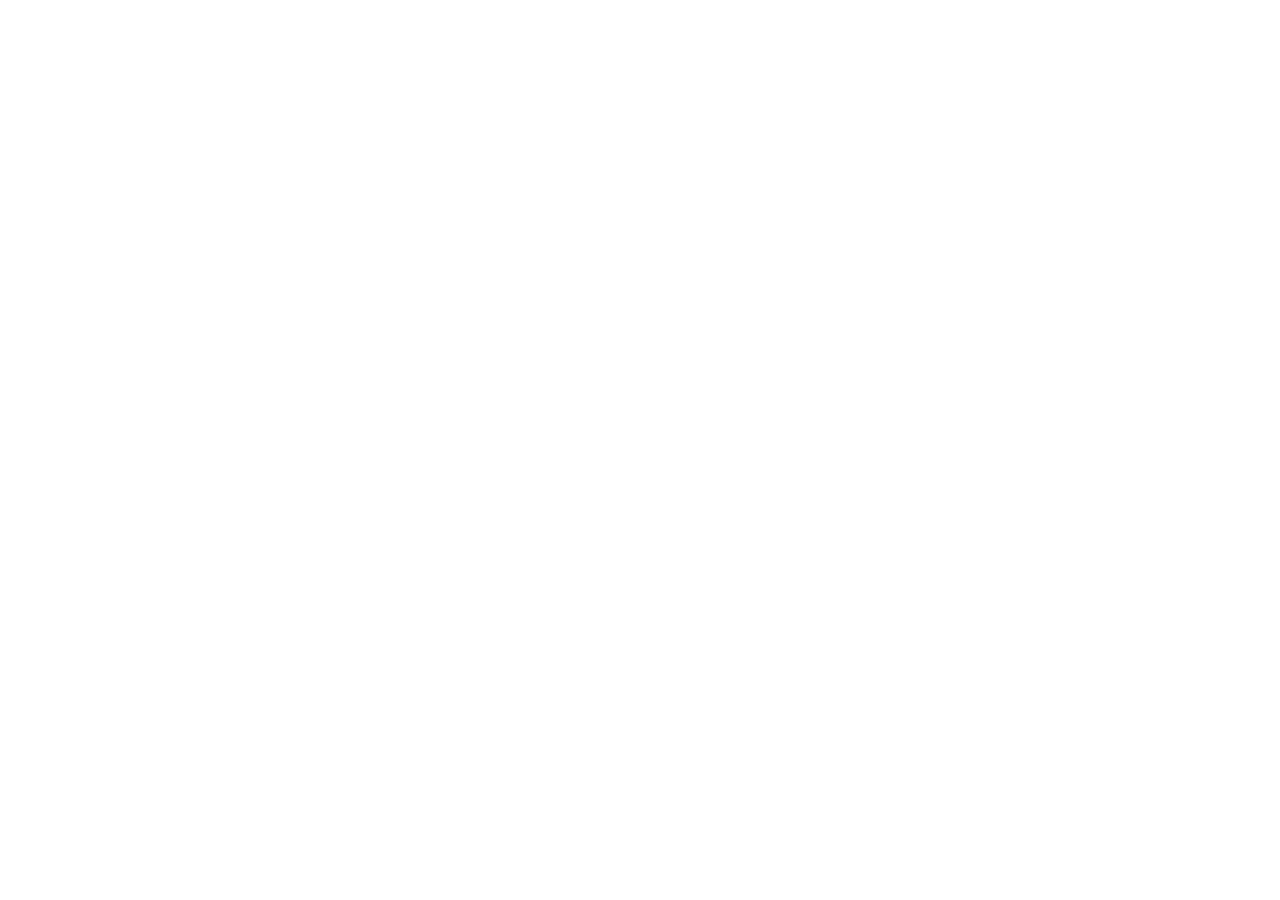
==== commit d007d852: "Publish redirect stubs to https://easywineapp.com" ====
--- a/privacy-policy.html
+++ b/privacy-policy.html
@@ -1,705 +1,14 @@
-<!DOCTYPE html>
+<!doctype html>
 <html lang="en">
 <head>
 <meta charset="utf-8">
 <meta name="viewport" content="width=device-width, initial-scale=1">
-<title>Easy Wine — Privacy Policy</title>
-<link rel="stylesheet" href="legal.css">
-<!-- Records that scripting is on before anything paints, so the stacked no-JS layout never flashes. -->
-<script>document.documentElement.className = 'js';</script>
+<title>EasyWine</title>
+<link rel="canonical" href="https://easywineapp.com/privacy-policy">
+<script>location.replace("https://easywineapp.com/privacy-policy" + location.hash);</script>
+<noscript><meta http-equiv="refresh" content="0; url=https://easywineapp.com/privacy-policy"></noscript>
 </head>
 <body>
-
-<!-- Host this file (GitHub Pages) and use its URL in App Store Connect and in the app's paywall.
-     Unlike EasyCook there is no in-app copy of this text to drift from: the app links out to the
-     hosted page, so this file is the only wording there is. Section 2 must keep matching the
-     notice shown before the first scan (Strings.Notice.body) and the App Privacy answers in
-     docs/TESTFLIGHT.md — those three are the ones a reviewer can hold side by side. -->
-
-<section data-lang="en" data-title="Easy Wine — Privacy Policy">
-<h1>Easy Wine — Privacy Policy</h1>
-<p class="muted">Effective date: 17 October 2026</p>
-
-<p>This policy explains what data the Easy Wine app handles and how. The app has no sign-up, no user accounts, and never asks for your name, email address or telephone number.</p>
-<p><strong>Who is responsible.</strong> The controller of the data described here is Aleksei Tarasov, the developer of Easy Wine. Contact: dev.alexey.tarasoff@gmail.com.</p>
-
-<h2>1. Data stored on your device</h2>
-<p>Your taste preferences and budget, your scan history together with the shelf photographs in it, your favourites and your wine ratings, and your language, theme and scanner settings are stored locally on your device and are removed when you delete the app. Your preferences, budget and wine ratings, including the wines you marked “Not for me”, are sent with each scan, as described in section 2. Your preferences and budget are also kept, with the list of wines recognised on the shelf, for 30 days in our server’s logs — see section 3. If you hold a complimentary subscription, the app also keeps copies of your latest shelf photographs for debugging; they and the app’s recent log reach us only if you send them — see <span data-see="5">section 5</span>.</p>
-
-<h2>2. Photographs of shelves, and the AI that reads them</h2>
-<p>When you scan, the photograph is sent through our server to <strong>Google Gemini</strong>, an artificial intelligence model, which reads the labels and returns what it recognised. Your taste preferences, budget and wine ratings, including the wines you marked “Not for me”, are sent with it as part of the question, so that the answer can be ranked for you. The recommendations you see are generated by that AI.</p>
-<p>We keep the photograph only for as long as the scan needs it. Newer versions of the app first upload it to our cloud storage (Google Firebase, in the European Union), so the progress of the upload can be shown; it is deleted as soon as the scan has answered, and a photograph whose scan never finished is deleted automatically within two days at the latest. Otherwise our server only passes the photograph on, and stores what section 3 describes, unless you send it to us yourself in a debug log (<span data-see="5">section 5</span>). Which Gemini service handles it depends on where you are:</p>
-<ul>
-  <li>If your App Store country or your device region is in the <strong>European Economic Area, the United Kingdom or Switzerland</strong> — or the app cannot tell — and for every subscriber, scans go to Google’s <strong>paid</strong> Gemini API service. Under its terms Google does not use them to improve its products.</li>
-  <li>Elsewhere, free scans may go to the free tier of the Gemini API, under whose terms <strong>Google may use the photographs and the questions sent with them to improve its models</strong>. This is also stated in the app before your first scan.</li>
-</ul>
-<p>In both cases Google may keep them for a limited period to detect abuse, as its terms allow. Photograph a shelf, not people — and do not photograph anything you would not want processed this way.</p>
-
-<h2>3. Data our server stores</h2>
-<p>In our database, against the identifiers below — there is no account, name or email address to attach anything to:</p>
-<ul>
-  <li><strong>An anonymous sign-in identifier</strong>, issued by Firebase Authentication. It is random, carries no name or contact details, and is replaced if you reinstall the app.</li>
-  <li><strong>A device identifier</strong> derived on your device and stored as a hash. It is what lets a free allowance survive a reinstall, and what you can send us to be granted a complimentary subscription.</li>
-  <li><strong>Counters</strong>: how many scans were made, and what they cost us to run. For each day you scan, also the time of that day’s latest scan. A <strong>fingerprint of your latest photograph</strong> (a short code computed from the image; the image cannot be recovered from it) and <strong>where the bottles stood in it</strong>, as rectangles, are kept apart from these counters and only for that day — so that a follow-up question about the same photograph is recognised, is not charged as a new scan, and does not have to find the bottles again; they are deleted automatically <span data-shelf-ttl>within about a day</span> after that day ends (section 9).</li>
-  <li><strong>Your subscription status</strong>: which product, when it expires, and Apple’s transaction identifier for it. See section 4.</li>
-  <li><strong>The answer to your last scan</strong>, for up to 10 minutes: the wines that were recognised and how they were ranked for you, with a fingerprint of the photograph — a short code computed from it, from which the picture cannot be recovered. It is not the photograph. If the answer is lost on the way to your phone and you send the same photograph again with the same preferences, you get the same answer and are not charged a second scan. After 10 minutes it is no longer used, and it is deleted within a day at the latest.</li>
-</ul>
-<p>Two further signals are sent with a scan and not stored against you: <strong>your App Store country and your device’s region setting</strong>, used only to choose the service described in section 2; and an <strong>app integrity token</strong> (Firebase App Check with Apple App Attest), which confirms the request comes from a genuine copy of the app and carries no personal data. The <strong>app version and platform</strong> (iOS or Android), and <strong>whether the photo came from the camera or your photo library</strong>, also travel with a scan; they are only added to daily counts of how scans turned out, so a faulty release can be found, and are never stored against you.</p>
-<p><strong>Our server’s logs</strong> are kept for 30 days and then deleted automatically. We use them only to operate and secure the service, to account for what each scan costs, and to find faults. They hold:</p>
-<ul>
-  <li><strong>A cost line for each scan</strong>: what the AI charged for it, and the app’s language, version and platform. It does not name your device, your subscription or your sign-in.</li>
-  <li><strong>Messages about unusual, failed or refused operations</strong> (a purchase that could not be verified, for example), which can name the identifiers above.</li>
-  <li><strong>A record of each scan’s answer</strong>: the filter you scanned with (wine types, sweetness and budget), the app’s language, how many wines you have rated and how many of them you marked “Not for me”, and the wines read off the shelf — name, producer, grape, colour, sweetness, vintage and price, its number among the bottles found, and whether it is the same wine as another — with the scores, top pick and vintage the AI gave each of them and the ones you were shown, and technical details of how the answer was produced. It never holds the photograph, your App Store country or region, which wines you rated, or the AI’s written explanations. We use it only to find and fix faults in recognition and ranking: once an answer has reached your phone, this record is the only way to see why a shelf was read or ranked wrongly.</li>
-</ul>
-<p>Google Cloud, which runs our server, sees the network (IP) address each request comes from and the user agent your device sends, as it must in order to deliver the request; <span data-request-log>we have switched off the record of each request that it would otherwise keep in our logs</span>, so neither is kept. Neither the record of a scan’s answer nor its cost line holds an identifier, and nothing kept beside them does — except when a scan you were charged for has to be given back and that fails: the message about it (above) names your device, so that the scan can be returned to you, and that scan’s records can then be matched to it. We treat all of them as data about you.</p>
-<p>A debug log you choose to send, with the shelf photographs in it, is also stored on our server — see <span data-see="5">section 5</span>.</p>
-
-<h2>4. Purchases</h2>
-<p>Subscriptions are processed by Apple (App Store). We never see your payment details. What we receive is the signed receipt Apple issues, which we verify on our server so that a subscription cannot be faked; from it we store the product, the expiry date and Apple’s transaction identifier. The receipt also names the App Store country of the purchase; that is not stored with your subscription, only added to a daily count of purchases per country.</p>
-
-<h2>5. Diagnostics and usage</h2>
-<ul>
-  <li><strong>Firebase Crashlytics</strong> — reports of crashes and of errors the app ran into, so that they can be fixed. They are sent automatically, for every user, and carry the device model, the system version and the app’s latest log lines, which can include the wine types, sweetness and budget you chose, how your recent scans were ranked, and the app’s language and theme. <span data-crash-ratings>Those lines can also say that you rated a wine and which rating you gave, and how many wines you have rated and how many of them you marked “Not for me” — but never which wine.</span> In the app as published they carry neither the anonymous sign-in identifier (section 3) nor the diagnostic code (section 10), so a report is not linked to anything else we hold about you. Google keeps them for 90 days.</li>
-  <li><strong>Debug logs</strong> — only if you hold a complimentary subscription from us (section 3) and tap “Upload debug logs” in Settings; nothing is sent without that tap. While you hold one, the app keeps on your device a copy of each photograph you scan, as it was sent for recognition — the ten most recent, until they are sent or the app is deleted. One tap sends to our server up to ten uploads, one for each of those copies (made smaller if it is too large to send), or, when there are none, a single upload with a smaller copy of the photograph of your latest scan from your scan history; each upload carries the app’s recent log. The log records what the app did. It begins with the app’s version, your device model and system version, and it can include the wine types, sweetness and budget you chose, how your recent scans were ranked, the app’s language and theme, the anonymous sign-in identifier and the diagnostic code (section 10). <span data-log-wines>It can also name the wines you rated, with the rating you gave, and the wines ranked highest on your recent scans, as read from their labels — name, producer, grape and vintage.</span> For the live scanner, the upload also says which recognised wine, with its score, was placed on which bottle on the screen. Our server stores each upload with your anonymous sign-in identifier, and only the developer reads them, to examine a scan that went wrong. There is no fixed term: our server keeps the <span data-kept="20">20</span> most recent uploads from all users together, and older ones are deleted as later uploads arrive; deleted uploads remain in our database backups for up to <span data-backup-weeks="14">14</span> weeks. Newer versions of the app first upload the photograph to our cloud storage (Google Firebase, in the European Union); it is deleted together with its upload, and automatically within 31 days at the latest. At your request we delete both your uploads and any copy the developer has downloaded — write to us as described in section 9.</li>
-  <li><strong>Firebase Analytics</strong> — only if you agree when the app asks, or later turn on “Share usage statistics” in Settings; nothing is sent before you answer. Usage events (a scan started, a screen opened, a purchase completed), tied to a random identifier for this installation. Google derives an approximate location, at country and city level, from the network address; we neither request nor receive your device’s location. Turning the switch off stops collection at once and resets that identifier.</li>
-</ul>
-<p>None of it contains your name or contact details, and none of it is used for advertising or for tracking you across other companies’ apps and websites. The app contains no advertising and no advertising identifier.</p>
-
-<h2>6. Sharing</h2>
-<p>We do not sell your data. It is processed by Google — Firebase and Google Cloud, which host our server and its logs, as our service providers, and Gemini as the recognition service described in section 2 — and by Apple for payments. No advertising networks are involved. The app also asks the App Store whether a newer version exists; that request carries the app’s identifier and your App Store country, and Apple answers it.</p>
-
-<h2>7. International transfers</h2>
-<p>Google and Apple may process this data outside the country where you live, including in the United States. Where the data comes from the European Economic Area, the United Kingdom or Switzerland, those transfers rely on the providers’ certification under the EU–US Data Privacy Framework (and its UK and Swiss extensions) and on the Standard Contractual Clauses in their terms.</p>
-
-<h2>8. Legal bases</h2>
-<p>For people in the European Economic Area, the United Kingdom and Switzerland: we process a photograph, your preferences and the counters in order to provide the scan you asked for and the subscription you bought (performance of a contract). Sending the photograph, your preferences and your budget is necessary to perform a scan: without them no scan can be made. The device identifier, the integrity check and the counters also serve our legitimate interest in preventing abuse of a service that costs money on every use, and crash reports serve our legitimate interest in keeping the app working. Our server’s logs (section 3) serve our legitimate interests in operating and securing the service and in accounting for its costs, and the record of each scan’s answer serves our legitimate interest in finding and fixing faults in a service that works by recognition; the logs are kept for 30 days only. Debug logs you choose to send (section 5) serve our legitimate interest in finding and fixing faults; they leave your device only when you tap to send them. Usage statistics are collected only with your consent, given when the app asks or with the switch in Settings; you can withdraw it there at any time, which does not affect what was collected before.</p>
-<p><strong>Your right to object.</strong> You may object at any time, on grounds relating to your particular situation, to any processing we base on our legitimate interests, by writing to dev.alexey.tarasoff@gmail.com. The simplest way is Settings → Contact us: the app adds to the message the diagnostic code that lets us find what is yours. If you object to the record of your scans’ answers, then as soon as we have recorded your objection we stop making that record for your device (the cost line of a scan names no one in any case); records already made are deleted with the rest of the logs, 30 days after each scan. One kind of log entry goes on: messages about unusual, failed or refused operations, which are written only when something went wrong with one of your operations, and name you so that it can be put right or, where it looks like abuse, investigated. We keep them on compelling legitimate grounds — the security of the service and the investigation of abuse, and correcting faults that affect you — and they are deleted after 30 days. <span data-request-log>No record of each request is kept at all</span> (section 3). A few of these failures are also sent to the developer as an alert email, which carries no identifier: it says what went wrong, and the entry that names you stays in the logs.</p>
-<p>The AI’s ranking is a suggestion about wine. It is not a decision that has legal or similarly significant effects on you.</p>
-
-<h2>9. Retention and deletion</h2>
-<p>Deleting the app removes everything held on your device. A shelf photograph uploaded for a scan is deleted once the scan has answered, or automatically within two days if it did not; the answer kept for a retry is deleted within a day at the latest. Our server’s logs, including the record of each scan’s answer, are deleted automatically after 30 days. Debug logs you sent are kept as section 5 describes. The alert emails the developer receives about failures carry no identifier; the incident number in one refers to a log entry that is deleted with the rest of the logs after 30 days. If you ask us to erase your data, what the logs hold about you is erased without undue delay, and at the latest by the automatic deletion 30 days after the scan. The day records described in section 3 — that day’s counts and the time of its latest scan — are deleted automatically about <span data-ttl-days="90">90</span> days after the day they are about; the photograph’s fingerprint and the bottles’ rectangles, <span data-shelf-ttl>within about a day</span> after that day ends. The count of free scans used, the monthly counts, your answer about usage statistics and the subscription record are kept against the identifiers in section 3 with no fixed term, until you ask us to delete them. Records deleted from our database remain in its backups for up to <span data-backup-weeks="14">14</span> weeks. Crash reports are kept for 90 days (section 5); analytics data is retained according to Firebase’s own defaults. To have anything associated with your device deleted, write to us from Settings → Contact us, which adds the diagnostic code to the message, or to dev.alexey.tarasoff@gmail.com.</p>
-
-<h2>10. Your rights</h2>
-<p>Depending on where you live, you have the right to access the data we hold about you, to have it corrected or deleted, to restrict or object to its processing, and to receive it in a portable form. Because we hold no name or email address, the diagnostic code is how we find what belongs to you — write from Settings → Contact us, and the app adds it for you. You also have the right to complain to the data protection authority in your country.</p>
-
-<h2>11. Age</h2>
-<p>Easy Wine is about alcoholic drinks and is rated for adults. It is not directed to children, and we do not knowingly collect their data.</p>
-
-<h2>12. Changes</h2>
-<p>We may update this policy; the effective date above will change accordingly, and a change that affects you materially will be announced in the app. If your photographs are ever to go to an AI service other than the one named in section 2, the app will name it first, and no scan will be sent until you have read that notice.</p>
-
-<h2>13. Contact</h2>
-<p>Questions: dev.alexey.tarasoff@gmail.com</p>
-</section>
-
-<section data-lang="ru" lang="ru" data-title="Easy Wine — Политика конфиденциальности">
-<h1>Easy Wine — Политика конфиденциальности</h1>
-<p class="muted">Дата вступления в силу: 17 октября 2026</p>
-
-<p>Эта политика описывает, какие данные обрабатывает приложение Easy Wine. В приложении нет регистрации и аккаунтов; мы не спрашиваем ни имя, ни почту, ни телефон.</p>
-<p><strong>Кто отвечает за данные.</strong> Оператор (контролёр) описанных здесь данных — Алексей Тарасов (Aleksei Tarasov), разработчик Easy Wine. Связь: dev.alexey.tarasoff@gmail.com.</p>
-
-<h2>1. Данные, которые хранятся на устройстве</h2>
-<p>Ваши вкусовые предпочтения и бюджет, история сканов вместе с фотографиями полок, избранное и ваши оценки вин, а также язык, тема и настройки сканера хранятся локально на вашем устройстве и удаляются вместе с приложением. Предпочтения, бюджет и ваши оценки вин, включая вина, отмеченные «Не моё», отправляются вместе с каждым сканом, как описано в разделе 2. Предпочтения и бюджет, кроме того, вместе со списком распознанных на полке вин хранятся 30 дней в журналах нашего сервера, см. раздел 3. Если у вас есть подписка в подарок, приложение хранит ещё и копии ваших последних фотографий полок для отладки; они и недавний лог приложения попадают к нам, только если вы их отправите, — см. <span data-see="5">раздел 5</span>.</p>
-
-<h2>2. Фотографии полок и ИИ, который их читает</h2>
-<p>Когда вы сканируете полку, фотография уходит через наш сервер в <strong>Google Gemini</strong> — модель искусственного интеллекта, — которая читает этикетки и возвращает распознанное. Вместе с ней передаются ваши вкусовые предпочтения, бюджет и оценки вин, включая вина, отмеченные «Не моё», — как часть вопроса, чтобы ответ был отсортирован под вас. Рекомендации, которые вы видите, сгенерированы этим ИИ.</p>
-<p>Фотографию мы храним лишь столько, сколько она нужна для скана. Новые версии приложения сначала загружают её в наше облачное хранилище (Google Firebase, в Европейском союзе), чтобы показать ход загрузки; она удаляется, как только скан вернул ответ, а фотография, скан которой так и не завершился, удаляется автоматически не позднее чем через два дня. В остальном сервер только передаёт фотографию дальше и сохраняет то, что описано в разделе 3, — если только вы сами не отправите её нам в отладочном логе (<span data-see="5">раздел 5</span>). Какой сервис Gemini её обработает, зависит от того, где вы находитесь:</p>
-<ul>
-  <li>Если страна вашего App Store или регион устройства — в <strong>Европейской экономической зоне, Великобритании или Швейцарии</strong> (или приложение не может этого определить), а также для всех подписчиков сканы уходят в <strong>платный</strong> сервис Gemini API. По его условиям Google не использует их для улучшения своих продуктов.</li>
-  <li>В остальных случаях бесплатные сканы могут уходить в бесплатный уровень Gemini API, по условиям которого <strong>Google вправе использовать фотографии и заданные с ними вопросы для улучшения своих моделей</strong>. То же самое сказано в приложении перед первым сканом.</li>
-</ul>
-<p>В обоих случаях Google может хранить их ограниченное время для выявления злоупотреблений, как допускают его условия. Снимайте полку, а не людей, и не снимайте того, что не хотели бы отправлять на такую обработку.</p>
-
-<h2>3. Данные, которые хранит наш сервер</h2>
-<p>В нашей базе данных — против перечисленных ниже идентификаторов; аккаунта, имени или адреса почты, к которым можно было бы что-то привязать, нет:</p>
-<ul>
-  <li><strong>Анонимный идентификатор входа</strong>, выданный Firebase Authentication. Он случаен, не содержит ни имени, ни контактов и заменяется при переустановке приложения.</li>
-  <li><strong>Идентификатор устройства</strong>, вычисленный на устройстве и сохранённый в виде хеша. Именно он позволяет бесплатным сканам пережить переустановку, и его же можно прислать нам, чтобы получить подписку в подарок.</li>
-  <li><strong>Счётчики</strong>: сколько сканов сделано и во сколько они нам обошлись. А за каждый день, когда вы сканировали, — ещё время последнего скана за этот день. <strong>Отпечаток последней фотографии</strong> (короткий код, вычисленный по снимку; восстановить снимок по нему нельзя) и <strong>где на ней стояли бутылки</strong> — прямоугольниками — хранятся отдельно от счётчиков и только в течение этого дня, чтобы повторный вопрос о той же фотографии узнавался, не списывался как новый скан и не искал бутылки заново; они удаляются автоматически <span data-shelf-ttl>примерно в течение суток</span> после окончания этого дня (раздел 9).</li>
-  <li><strong>Статус подписки</strong>: какой продукт, до какого числа и идентификатор транзакции Apple. См. раздел 4.</li>
-  <li><strong>Ответ на ваш последний скан</strong>, не дольше 10 минут: распознанные вина и то, как они отсортированы под вас, вместе с отпечатком фотографии — коротким кодом, вычисленным из неё, по которому саму картинку восстановить нельзя. Это не фотография. Если ответ потеряется по пути к телефону и вы снова отправите ту же фотографию с теми же предпочтениями, вы получите тот же ответ, и второй скан не будет списан. Через 10 минут он больше не используется и удаляется не позднее чем через сутки.</li>
-</ul>
-<p>Ещё два сигнала отправляются вместе со сканом и не сохраняются за вами: <strong>страна вашего App Store и регион в настройках устройства</strong> — только чтобы выбрать сервис из раздела 2; и <strong>токен целостности приложения</strong> (Firebase App Check с Apple App Attest), который подтверждает, что запрос пришёл из настоящей копии приложения, и личных данных не несёт. Также вместе со сканом отправляются <strong>версия приложения и платформа</strong> (iOS или Android) и <strong>откуда фото — с камеры или из галереи</strong>; они только прибавляются к дневным итогам того, как прошли сканы, чтобы найти неудачный выпуск, и никогда не хранятся за вами.</p>
-<p><strong>Журналы нашего сервера</strong> хранятся 30 дней и затем удаляются автоматически. Мы используем их только для того, чтобы обеспечивать работу и безопасность сервиса, учитывать, во что обходится каждый скан, и находить ошибки. В них:</p>
-<ul>
-  <li><strong>Строка о стоимости каждого скана</strong>: сколько за него взял ИИ, язык, версия и платформа приложения. Ни устройство, ни подписку, ни вход она не называет.</li>
-  <li><strong>Сообщения о необычных, неудавшихся или отклонённых операциях</strong> (например, о покупке, которую не удалось проверить); в них могут быть названы идентификаторы, перечисленные выше.</li>
-  <li><strong>Запись об ответе на каждый скан</strong>: фильтр, с которым вы сканировали (типы вина, сладость и бюджет), язык приложения, сколько вин вы оценили и сколько из них отметили «Не моё», и вина, прочитанные на полке, — название, производитель, сорт, цвет, сладость, год урожая и цена, номер бутылки среди найденных и совпадает ли вино с другим, — с оценками, главным выбором и годом урожая, которые дал каждому ИИ, и теми, что были показаны вам, а также технические сведения о том, как был получен ответ. В ней никогда нет фотографии, страны App Store и региона, того, какие вина вы оценили, и текстовых пояснений ИИ. Мы используем её только для того, чтобы находить и исправлять ошибки распознавания и ранжирования: когда ответ уже на телефоне, только эта запись показывает, почему полка была прочитана или отсортирована неверно.</li>
-</ul>
-<p>Google Cloud, где работает наш сервер, видит сетевой (IP) адрес, с которого пришёл каждый запрос, и user agent вашего устройства — без этого запрос не доставить; <span data-request-log>запись о каждом запросе, которую он иначе хранил бы в наших журналах, мы отключили</span>, так что ни то ни другое не сохраняется. Ни запись об ответе, ни строка о стоимости идентификаторов не содержат, и рядом с ними их тоже нет — кроме одного случая: если не удалось вернуть вам списанный скан, сообщение об этом (выше) называет ваше устройство, чтобы скан можно было вернуть, и тогда записи этого скана можно с ним сопоставить. Мы обращаемся со всем этим как с данными о вас.</p>
-<p>Отладочный лог, который вы решите отправить, вместе с фотографиями полок в нём тоже хранится на нашем сервере — см. <span data-see="5">раздел 5</span>.</p>
-
-<h2>4. Покупки</h2>
-<p>Подписки обрабатывает Apple (App Store). Платёжных данных мы не видим никогда. К нам приходит подписанный Apple чек, который мы проверяем на своём сервере, чтобы подписку нельзя было подделать; из него сохраняются продукт, дата окончания и идентификатор транзакции Apple. В чеке указана и страна App Store, в которой совершена покупка; с вашей подпиской она не хранится, а только прибавляется к дневному числу покупок по странам.</p>
-
-<h2>5. Диагностика и использование</h2>
-<ul>
-  <li><strong>Firebase Crashlytics</strong> — отчёты о сбоях и об ошибках, с которыми столкнулось приложение, чтобы их можно было исправить. Они отправляются автоматически, у всех пользователей, и содержат модель устройства, версию системы и последние строки лога приложения, в которых могут быть выбранные вами типы вина, сладость и бюджет, то, как были отсортированы ваши недавние сканы, язык и тема приложения. <span data-crash-ratings>В этих строках может быть и то, что вы оценили вино и какую оценку поставили, и то, сколько вин вы оценили и сколько из них отметили «Не моё», — но никогда не то, какое это вино.</span> В опубликованном приложении в них нет ни анонимного идентификатора входа (раздел 3), ни кода диагностики (раздел 10), так что отчёт не связан ни с чем другим, что мы о вас храним. Google хранит их 90 дней.</li>
-  <li><strong>Отладочный лог</strong> — только если у вас есть подписка в подарок от нас (раздел 3) и вы нажали «Выгрузить логи отладки» в Настройках; без этого нажатия ничего не отправляется. Пока подарок действует, приложение хранит на устройстве копию каждой фотографии, которую вы сканируете, в том виде, в каком она ушла на распознавание, — десять последних, пока они не отправлены или приложение не удалено. Одно нажатие отправляет на наш сервер до десяти выгрузок, по одной на каждую из этих копий (уменьшенную, если она слишком велика для отправки), а если копий нет — одну выгрузку с уменьшенной копией фотографии последнего скана из истории сканов; в каждой выгрузке — недавний лог приложения. Лог записывает, что делало приложение. Он начинается с версии приложения, модели устройства и версии системы, и в нём могут быть выбранные вами типы вина, сладость и бюджет, то, как были отсортированы ваши недавние сканы, язык и тема приложения, анонимный идентификатор входа и код диагностики (раздел 10). <span data-log-wines>В нём могут быть названы и вина, которые вы оценили, с вашей оценкой, и вина, занявшие первые места в ваших недавних сканах, — так, как они прочитаны с этикеток: название, производитель, сорт и год урожая.</span> Для живого сканера выгрузка ещё говорит, какое распознанное вино с какой оценкой было поставлено на какую бутылку на экране. Сервер хранит каждую выгрузку под вашим анонимным идентификатором входа, и читает их только разработчик — чтобы разобрать скан, который пошёл не так. Фиксированного срока нет: на сервере лежат <span data-kept="20">20</span> последних выгрузок от всех пользователей вместе, а более старые удаляются по мере того, как приходят новые; удалённые выгрузки остаются в резервных копиях нашей базы данных до <span data-backup-weeks="14">14</span> недель. Новые версии приложения сначала загружают фотографию в наше облачное хранилище (Google Firebase, в Европейском союзе); она удаляется вместе со своей выгрузкой, а автоматически — не позже чем через 31 день. По вашей просьбе мы удалим и ваши выгрузки, и копию, которую скачал разработчик, — напишите нам, как описано в разделе 9.</li>
-  <li><strong>Firebase Analytics</strong> — только если вы согласитесь, когда приложение спросит, или позже включите «Отправлять статистику использования» в Настройках; до вашего ответа ничего не отправляется. События использования (скан начался, экран открыт, покупка совершена), привязанные к случайному идентификатору этой установки. По сетевому адресу Google определяет приблизительное местоположение с точностью до страны и города; собственную геолокацию устройства мы не запрашиваем и не получаем. Выключение переключателя сразу прекращает сбор и сбрасывает этот идентификатор.</li>
-</ul>
-<p>Ничто из этого не содержит вашего имени или контактов и не используется ни для рекламы, ни для слежения за вами в чужих приложениях и сайтах. Рекламы и рекламного идентификатора в приложении нет.</p>
-
-<h2>6. Передача данных</h2>
-<p>Мы не продаём ваши данные. Их обрабатывает Google — Firebase и Google Cloud, на которых работают наш сервер и его журналы, как наши поставщики услуг, и Gemini как сервис распознавания из раздела 2 — и Apple для платежей. Рекламные сети не участвуют. Приложение также спрашивает у App Store, есть ли более новая версия; этот запрос содержит идентификатор приложения и страну вашего App Store, а отвечает на него Apple.</p>
-
-<h2>7. Трансграничная передача</h2>
-<p>Google и Apple могут обрабатывать эти данные за пределами страны вашего проживания, в том числе в США. Для данных из Европейской экономической зоны, Великобритании и Швейцарии такая передача опирается на сертификацию этих поставщиков по EU–US Data Privacy Framework (и его британскому и швейцарскому расширениям) и на стандартные договорные условия в их соглашениях.</p>
-
-<h2>8. Правовые основания</h2>
-<p>Для людей в Европейской экономической зоне, Великобритании и Швейцарии: фотографию, ваши предпочтения и счётчики мы обрабатываем, чтобы выполнить запрошенный вами скан и предоставить купленную подписку (исполнение договора). Отправить фотографию, ваши предпочтения и бюджет необходимо, чтобы выполнить скан: без них скан сделать нельзя. Идентификатор устройства, проверка целостности и счётчики служат также нашему законному интересу — не допускать злоупотреблений сервисом, каждое использование которого стоит денег; отчёты о сбоях — законному интересу поддерживать работу приложения. Журналы нашего сервера (раздел 3) служат нашим законным интересам — обеспечивать работу и безопасность сервиса и учитывать его затраты, а запись об ответе на каждый скан — законному интересу находить и исправлять ошибки сервиса, который работает на распознавании; журналы хранятся только 30 дней. Отладочные логи, которые вы решите отправить (раздел 5), служат нашему законному интересу — находить и исправлять ошибки; они покидают устройство только по вашему нажатию. Статистика использования собирается только с вашего согласия, которое вы даёте, когда приложение спрашивает, или переключателем в Настройках; отозвать его можно там же в любой момент, это не затрагивает уже собранное.</p>
-<p><strong>Ваше право на возражение.</strong> Вы можете в любой момент, по основаниям, связанным с вашей конкретной ситуацией, возразить против любой обработки, которую мы ведём на основании законного интереса, написав на dev.alexey.tarasoff@gmail.com. Проще всего — из «Настройки → Написать нам»: приложение само добавит в письмо код диагностики, по которому мы найдём то, что относится к вам. Если вы возражаете против записи об ответах на ваши сканы, то, как только мы зарегистрируем возражение, мы перестаём делать эту запись для вашего устройства (строка о стоимости скана не называет никого в любом случае); уже сделанные записи удаляются вместе с остальными журналами через 30 дней после каждого скана. Продолжается один вид записей: сообщения о необычных, неудавшихся или отклонённых операциях — они пишутся, только когда с вашей операцией что-то пошло не так, и называют вас, чтобы это можно было исправить или, если похоже на злоупотребление, расследовать. Их мы сохраняем, ссылаясь на веские законные основания, — безопасность сервиса и расследование злоупотреблений, исправление сбоев, которые касаются вас, — и они удаляются через 30 дней. <span data-request-log>Записи о каждом запросе не хранятся вовсе</span> (раздел 3). О некоторых таких сбоях разработчику также приходит письмо-оповещение, но идентификаторов в нём нет: оно говорит, что сломалось, а запись, в которой названы вы, остаётся в журналах.</p>
-<p>Ранжирование от ИИ — это совет о вине. Оно не является решением, которое влечёт для вас юридические или сходные по значимости последствия.</p>
-
-<h2>9. Хранение и удаление</h2>
-<p>Удаление приложения убирает всё, что лежало на устройстве. Фотография полки, загруженная для скана, удаляется, как только скан вернул ответ, или автоматически в течение двух дней, если ответа не было; ответ, сохранённый для повтора, удаляется не позднее чем через сутки. Журналы нашего сервера, включая запись об ответе на каждый скан, удаляются автоматически через 30 дней. Отладочные логи, которые вы отправили, хранятся так, как описано в разделе 5. Письма-оповещения о сбоях, которые получает разработчик, идентификаторов не содержат; номер инцидента в таком письме указывает на запись журнала, которая удаляется вместе с остальными журналами через 30 дней. Если вы попросите удалить ваши данные, то, что журналы содержат о вас, будет удалено без неоправданной задержки и не позднее автоматического удаления через 30 дней после скана. Дневные записи из раздела 3 — счётчики за день и время последнего скана — удаляются автоматически примерно через <span data-ttl-days="90">90</span> дней после дня, к которому относятся; отпечаток фотографии и прямоугольники бутылок — <span data-shelf-ttl>примерно в течение суток</span> после окончания этого дня. Число использованных бесплатных сканов, месячные счётчики, ваш ответ о статистике использования и запись о подписке хранятся против идентификаторов из раздела 3 без фиксированного срока — пока вы не попросите их удалить. Удалённые из нашей базы данных записи остаются в её резервных копиях до <span data-backup-weeks="14">14</span> недель. Отчёты о сбоях хранятся 90 дней (раздел 5); аналитика — по умолчанию Firebase. Чтобы удалить связанное с вашим устройством, напишите нам из «Настройки → Написать нам» — приложение добавит в письмо код диагностики — или на dev.alexey.tarasoff@gmail.com.</p>
-
-<h2>10. Ваши права</h2>
-<p>В зависимости от места проживания вы вправе получить доступ к данным, которые мы о вас храним, потребовать их исправить или удалить, ограничить их обработку или возразить против неё, а также получить их в переносимом виде. Имени и почты у нас нет, поэтому найти ваши данные позволяет код диагностики — напишите из «Настройки → Написать нам», и приложение добавит его само. Вы также вправе подать жалобу в орган по защите данных своей страны.</p>
-
-<h2>11. Возраст</h2>
-<p>Easy Wine — приложение об алкогольных напитках, с возрастным рейтингом для взрослых. Детям оно не адресовано, и мы сознательно не собираем их данные.</p>
-
-<h2>12. Изменения</h2>
-<p>Мы можем обновлять эту политику; дата вступления в силу выше будет соответственно меняться, а о существенных для вас изменениях мы сообщим в приложении. Если фотографии когда-нибудь будут уходить в другой ИИ-сервис, чем названный в разделе 2, приложение сначала назовёт его, и ни один скан не отправится, пока вы не прочтёте это уведомление.</p>
-
-<h2>13. Контакты</h2>
-<p>Вопросы: dev.alexey.tarasoff@gmail.com</p>
-</section>
-
-<section data-lang="es" lang="es" data-title="Easy Wine — Política de privacidad">
-<h1>Easy Wine — Política de privacidad</h1>
-<p class="muted">Fecha de entrada en vigor: 17 de octubre de 2026</p>
-
-<p>Esta política describe qué datos trata la aplicación Easy Wine. La aplicación no tiene registro ni cuentas de usuario, y nunca pide tu nombre, tu correo electrónico ni tu teléfono.</p>
-<p><strong>Responsable.</strong> El responsable del tratamiento de los datos aquí descritos es Aleksei Tarasov, desarrollador de Easy Wine. Contacto: dev.alexey.tarasoff@gmail.com.</p>
-
-<h2>1. Datos que se guardan en tu dispositivo</h2>
-<p>Tus preferencias de gusto y tu presupuesto, el historial de escaneos junto con las fotografías de estanterías que contiene, tus favoritos, tus valoraciones de vinos y los ajustes de idioma, tema y escáner se guardan localmente en tu dispositivo y se eliminan al desinstalar la aplicación. Tus preferencias, tu presupuesto y tus valoraciones de vinos, incluidos los vinos que marcaste como «No es lo mío», se envían con cada escaneo, como se describe en el apartado 2. Además, tus preferencias y tu presupuesto se conservan, junto con la lista de vinos reconocidos en la estantería, durante 30 días en los registros de nuestro servidor: véase el apartado 3. Si tienes una suscripción de regalo, la aplicación guarda además copias de tus últimas fotografías de estanterías para depuración; ellas y el registro reciente de la aplicación solo nos llegan si nos los envías: véase el <span data-see="5">apartado 5</span>.</p>
-
-<h2>2. Fotografías de estanterías y la IA que las lee</h2>
-<p>Al escanear, la fotografía se envía a través de nuestro servidor a <strong>Google Gemini</strong>, un modelo de inteligencia artificial, que lee las etiquetas y devuelve lo que ha reconocido. Tus preferencias de gusto, tu presupuesto y tus valoraciones de vinos, incluidos los vinos que marcaste como «No es lo mío», se envían con ella como parte de la pregunta, para que la respuesta se ordene pensando en ti. Las recomendaciones que ves las genera esa IA.</p>
-<p>Conservamos la fotografía solo el tiempo que la necesita el escaneo. Las versiones más recientes de la aplicación la suben primero a nuestro almacenamiento en la nube (Google Firebase, en la Unión Europea), para poder mostrar el progreso de la subida; se elimina en cuanto el escaneo ha respondido, y una fotografía cuyo escaneo no llegó a terminar se elimina automáticamente en un plazo máximo de dos días. Por lo demás, nuestro servidor solo transmite la fotografía y guarda lo que se describe en el apartado 3, salvo que tú mismo nos la envíes en un registro de depuración (<span data-see="5">apartado 5</span>). Qué servicio de Gemini la trata depende de dónde estés:</p>
-<ul>
-  <li>Si el país de tu App Store o la región de tu dispositivo está en el <strong>Espacio Económico Europeo, el Reino Unido o Suiza</strong> — o la aplicación no puede saberlo —, y para todos los suscriptores, los escaneos van al servicio <strong>de pago</strong> de la API de Gemini. Según sus condiciones, Google no los usa para mejorar sus productos.</li>
-  <li>En los demás casos, los escaneos gratuitos pueden ir al nivel gratuito de la API de Gemini, según cuyas condiciones <strong>Google puede usar las fotografías y las preguntas enviadas con ellas para mejorar sus modelos</strong>. Esto también se indica en la aplicación antes del primer escaneo.</li>
-</ul>
-<p>En ambos casos Google puede conservarlos durante un tiempo limitado para detectar abusos, como permiten sus condiciones. Fotografía la estantería, no a personas, y no fotografíes nada que no quieras que se procese así.</p>
-
-<h2>3. Datos que guarda nuestro servidor</h2>
-<p>En nuestra base de datos, frente a los identificadores siguientes: no hay ninguna cuenta, nombre ni dirección de correo a la que vincular nada.</p>
-<ul>
-  <li><strong>Un identificador de inicio de sesión anónimo</strong>, emitido por Firebase Authentication. Es aleatorio, no contiene tu nombre ni tus datos de contacto y se sustituye si reinstalas la aplicación.</li>
-  <li><strong>Un identificador de dispositivo</strong>, calculado en tu dispositivo y guardado como hash. Es lo que permite que la cuota gratuita sobreviva a una reinstalación, y lo que puedes enviarnos para recibir una suscripción de regalo.</li>
-  <li><strong>Contadores</strong>: cuántos escaneos se han hecho y cuánto nos han costado. Y, por cada día en que escaneas, también la hora del último escaneo de ese día. La <strong>huella de tu última fotografía</strong> (un código corto calculado a partir de la imagen, del que no se puede recuperar la imagen) y <strong>dónde estaban las botellas en ella</strong>, como rectángulos, se guardan aparte de estos contadores y solo durante ese día, para que una pregunta posterior sobre la misma fotografía se reconozca como tal, no se cobre como un escaneo nuevo y no tenga que volver a localizar las botellas; se eliminan automáticamente <span data-shelf-ttl>en aproximadamente un día</span> después de que termine ese día (apartado 9).</li>
-  <li><strong>El estado de tu suscripción</strong>: qué producto, hasta cuándo y el identificador de transacción de Apple. Véase el apartado 4.</li>
-  <li><strong>La respuesta a tu último escaneo</strong>, durante un máximo de 10 minutos: los vinos reconocidos y cómo se ordenaron para ti, junto con una huella de la fotografía, es decir, un código breve calculado a partir de ella que no permite recuperar la imagen. No es la fotografía. Si la respuesta se pierde de camino a tu teléfono y vuelves a enviar la misma fotografía con las mismas preferencias, recibes la misma respuesta y no se te descuenta un segundo escaneo. Pasados 10 minutos deja de usarse, y se elimina en un plazo máximo de un día.</li>
-</ul>
-<p>Con cada escaneo se envían además dos señales que no se guardan asociadas a ti: <strong>el país de tu App Store y la región configurada en tu dispositivo</strong>, usados solo para elegir el servicio del apartado 2; y un <strong>token de integridad de la aplicación</strong> (Firebase App Check con Apple App Attest), que confirma que la solicitud procede de una copia auténtica de la aplicación y no contiene datos personales. Con el escaneo viajan también <strong>la versión de la aplicación y la plataforma</strong> (iOS o Android) y <strong>si la foto se hizo con la cámara o se eligió de tu fototeca</strong>; solo se suman a recuentos diarios de cómo salieron los escaneos, para detectar una versión defectuosa, y nunca se guardan asociados a ti.</p>
-<p><strong>Los registros de nuestro servidor</strong> se conservan durante 30 días y después se eliminan automáticamente. Solo los usamos para hacer funcionar y proteger el servicio, para contabilizar lo que cuesta cada escaneo y para encontrar fallos. Contienen:</p>
-<ul>
-  <li><strong>Una línea con el coste de cada escaneo</strong>: lo que cobró la IA por él y el idioma, la versión y la plataforma de la aplicación. No menciona tu dispositivo, tu suscripción ni tu inicio de sesión.</li>
-  <li><strong>Mensajes sobre operaciones inusuales, fallidas o rechazadas</strong> (por ejemplo, una compra que no se pudo verificar), que pueden mencionar los identificadores anteriores.</li>
-  <li><strong>Un registro de la respuesta a cada escaneo</strong>: el filtro con el que escaneaste (tipos de vino, dulzor y presupuesto), el idioma de la aplicación, cuántos vinos has valorado y cuántos de ellos marcaste como «No es lo mío», y los vinos leídos en la estantería —nombre, productor, uva, color, dulzor, añada y precio, su número entre las botellas encontradas y si es el mismo vino que otro—, con las puntuaciones, la elección principal y la añada que la IA dio a cada uno y las que se te mostraron, y datos técnicos sobre cómo se obtuvo la respuesta. Nunca contiene la fotografía, el país de tu App Store ni tu región, qué vinos has valorado ni las explicaciones escritas de la IA. Solo lo usamos para encontrar y corregir fallos de reconocimiento y de clasificación: una vez que la respuesta ha llegado a tu teléfono, este registro es la única forma de ver por qué una estantería se leyó o se ordenó mal.</li>
-</ul>
-<p>Google Cloud, donde funciona nuestro servidor, ve la dirección de red (IP) desde la que llega cada solicitud y el agente de usuario que envía tu dispositivo, porque los necesita para entregarla; <span data-request-log>hemos desactivado el registro de cada solicitud que, si no, guardaría en nuestros registros</span>, así que no se conserva ninguno de los dos. Ni el registro de la respuesta ni la línea de coste contienen ningún identificador, y nada de lo que se guarda junto a ellos lo contiene, salvo en un caso: si no se logra devolverte un escaneo que se te descontó, el mensaje sobre ello (arriba) menciona tu dispositivo, para poder devolvértelo, y entonces los registros de ese escaneo pueden relacionarse con él. Tratamos todo ello como datos sobre ti.</p>
-<p>Un registro de depuración que decidas enviar, con las fotografías de estanterías que contenga, también se guarda en nuestro servidor: véase el <span data-see="5">apartado 5</span>.</p>
-
-<h2>4. Compras</h2>
-<p>Las suscripciones las procesa Apple (App Store). Nunca vemos tus datos de pago. Lo que recibimos es el recibo firmado que emite Apple, que verificamos en nuestro servidor para que una suscripción no se pueda falsificar; de él guardamos el producto, la fecha de caducidad y el identificador de transacción de Apple. El recibo indica también el país de la App Store de la compra; no se guarda con tu suscripción, solo se suma a un recuento diario de compras por país.</p>
-
-<h2>5. Diagnóstico y uso</h2>
-<ul>
-  <li><strong>Firebase Crashlytics</strong> — informes de fallos y de errores que encontró la aplicación, para poder corregirlos. Se envían automáticamente, para todos los usuarios, e incluyen el modelo del dispositivo, la versión del sistema y las últimas líneas del registro de la aplicación, que pueden contener los tipos de vino, el dulzor y el presupuesto que elegiste, cómo se ordenaron tus escaneos recientes y el idioma y el tema de la aplicación. <span data-crash-ratings>Esas líneas también pueden decir que valoraste un vino y qué valoración le diste, y cuántos vinos has valorado y cuántos de ellos marcaste como «No es lo mío», pero nunca de qué vino se trata.</span> En la aplicación publicada no llevan ni el identificador de inicio de sesión anónimo (apartado 3) ni el código de diagnóstico (apartado 10), así que un informe no queda vinculado a nada más que guardemos sobre ti. Google los conserva durante 90 días.</li>
-  <li><strong>Registros de depuración</strong> — solo si tienes una suscripción de regalo nuestra (apartado 3) y pulsas «Subir registros de depuración» en Ajustes; sin esa pulsación no se envía nada. Mientras la tengas, la aplicación guarda en tu dispositivo una copia de cada fotografía que escaneas, tal como se envió para el reconocimiento: las diez más recientes, hasta que se envían o se elimina la aplicación. Una pulsación envía a nuestro servidor hasta diez envíos, uno por cada una de esas copias (reducida si es demasiado grande para enviarse) o, si no hay ninguna, un único envío con una copia reducida de la fotografía de tu último escaneo del historial de escaneos; cada envío lleva el registro reciente de la aplicación. El registro recoge lo que hizo la aplicación. Empieza con la versión de la aplicación, el modelo de tu dispositivo y la versión del sistema, y puede incluir los tipos de vino, el dulzor y el presupuesto que elegiste, cómo se ordenaron tus escaneos recientes, el idioma y el tema de la aplicación, el identificador de inicio de sesión anónimo y el código de diagnóstico (apartado 10). <span data-log-wines>También puede nombrar los vinos que valoraste, con la valoración que les diste, y los vinos que quedaron en los primeros puestos de tus escaneos recientes, tal como se leyeron en sus etiquetas: nombre, productor, uva y añada.</span> En el escáner en vivo, el envío indica además qué vino reconocido, con su puntuación, se colocó sobre qué botella en la pantalla. Nuestro servidor guarda cada envío con tu identificador de inicio de sesión anónimo, y solo el desarrollador los lee, para examinar un escaneo que salió mal. No hay un plazo fijo: nuestro servidor conserva los <span data-kept="20">20</span> envíos más recientes, de todos los usuarios juntos, y los más antiguos se eliminan a medida que llegan otros nuevos; los envíos eliminados permanecen en las copias de seguridad de nuestra base de datos hasta <span data-backup-weeks="14">14</span> semanas. Las versiones más recientes de la aplicación suben primero la fotografía a nuestro almacenamiento en la nube (Google Firebase, en la Unión Europea); se borra junto con su envío y, automáticamente, en un plazo máximo de 31 días. Si lo solicitas, eliminamos tanto tus envíos como cualquier copia que haya descargado el desarrollador: escríbenos como se indica en el apartado 9.</li>
-  <li><strong>Firebase Analytics</strong> — solo si aceptas cuando la aplicación te lo pregunta, o activas más tarde «Compartir estadísticas de uso» en Ajustes; no se envía nada antes de que respondas. Eventos de uso (un escaneo iniciado, una pantalla abierta, una compra completada), vinculados a un identificador aleatorio de esta instalación. A partir de la dirección de red, Google deduce una ubicación aproximada a nivel de país y ciudad; nosotros no solicitamos ni recibimos la ubicación de tu dispositivo. Al desactivar el interruptor, la recogida se detiene de inmediato y ese identificador se restablece.</li>
-</ul>
-<p>Nada de esto contiene tu nombre ni tus datos de contacto, ni se usa para publicidad ni para seguirte por aplicaciones y sitios de otras empresas. La aplicación no contiene publicidad ni identificador publicitario.</p>
-
-<h2>6. Cesión de datos</h2>
-<p>No vendemos tus datos. Los trata Google — Firebase y Google Cloud, que alojan nuestro servidor y sus registros, como proveedores de servicios, y Gemini como el servicio de reconocimiento del apartado 2 — y Apple para los pagos. No intervienen redes publicitarias. La app también pregunta a la App Store si existe una versión más reciente; esa consulta incluye el identificador de la app y el país de tu App Store, y la responde Apple.</p>
-
-<h2>7. Transferencias internacionales</h2>
-<p>Google y Apple pueden tratar estos datos fuera del país donde vives, incluso en Estados Unidos. Cuando los datos proceden del Espacio Económico Europeo, el Reino Unido o Suiza, esas transferencias se basan en la certificación de estos proveedores en el Marco de Privacidad de Datos UE-EE. UU. (y sus extensiones británica y suiza) y en las cláusulas contractuales tipo de sus condiciones.</p>
-
-<h2>8. Bases jurídicas</h2>
-<p>Para personas del Espacio Económico Europeo, el Reino Unido y Suiza: tratamos la fotografía, tus preferencias y los contadores para prestarte el escaneo que pides y la suscripción que has comprado (ejecución de un contrato). Enviar la fotografía, tus preferencias y tu presupuesto es necesario para realizar un escaneo: sin ellos no se puede hacer ninguno. El identificador de dispositivo, la comprobación de integridad y los contadores sirven además a nuestro interés legítimo en evitar el abuso de un servicio que cuesta dinero en cada uso, y los informes de fallos, a nuestro interés legítimo en mantener la aplicación funcionando. Los registros de nuestro servidor (apartado 3) sirven a nuestros intereses legítimos en hacer funcionar y proteger el servicio y en contabilizar sus costes, y el registro de la respuesta a cada escaneo, a nuestro interés legítimo en encontrar y corregir fallos de un servicio que funciona mediante reconocimiento; los registros solo se conservan 30 días. Los registros de depuración que decidas enviar (apartado 5) sirven a nuestro interés legítimo en encontrar y corregir fallos; solo salen de tu dispositivo cuando pulsas para enviarlos. Las estadísticas de uso solo se recogen con tu consentimiento, que das cuando la aplicación te lo pregunta o con el interruptor de Ajustes; puedes retirarlo allí en cualquier momento, sin que ello afecte a lo recogido antes.</p>
-<p><strong>Tu derecho de oposición.</strong> Puedes oponerte en cualquier momento, por motivos relacionados con tu situación particular, a cualquier tratamiento que basemos en nuestros intereses legítimos, escribiendo a dev.alexey.tarasoff@gmail.com. Lo más sencillo es hacerlo desde Ajustes → Escríbenos: la aplicación añade al mensaje el código de diagnóstico que nos permite encontrar lo que es tuyo. Si te opones al registro de las respuestas a tus escaneos, en cuanto registremos tu oposición dejamos de hacer ese registro para tu dispositivo (la línea de coste de un escaneo no menciona a nadie en ningún caso); los registros ya hechos se eliminan con el resto de los registros del servidor, a los 30 días de cada escaneo. Continúa un solo tipo de entrada: los mensajes sobre operaciones inusuales, fallidas o rechazadas, que solo se escriben cuando algo salió mal en una de tus operaciones y te mencionan para poder corregirlo o, si parece un abuso, investigarlo. Los conservamos por motivos legítimos imperiosos —la seguridad del servicio y la investigación de abusos, y la corrección de fallos que te afectan— y se eliminan a los 30 días. <span data-request-log>El registro de cada solicitud no se conserva en absoluto</span> (apartado 3). De algunos de esos fallos llega además al desarrollador un correo de alerta, que no lleva ningún identificador: dice qué falló, y la entrada que te menciona se queda en los registros.</p>
-<p>La clasificación que hace la IA es una sugerencia sobre vinos. No es una decisión que produzca efectos jurídicos sobre ti ni te afecte de forma similarmente significativa.</p>
-
-<h2>9. Conservación y eliminación</h2>
-<p>Desinstalar la aplicación elimina todo lo que había en el dispositivo. Una fotografía de estantería subida para un escaneo se elimina en cuanto el escaneo ha respondido, o automáticamente en un plazo de dos días si no lo hizo; la respuesta guardada para un reintento se elimina en un plazo máximo de un día. Los registros de nuestro servidor, incluido el registro de la respuesta a cada escaneo, se eliminan automáticamente a los 30 días. Los registros de depuración que hayas enviado se conservan como se describe en el apartado 5. Los correos de alerta sobre fallos que recibe el desarrollador no llevan ningún identificador; el número de incidencia que figura en ellos remite a una entrada de los registros que se elimina con el resto de los registros a los 30 días. Si nos pides que suprimamos tus datos, lo que los registros contengan sobre ti se suprime sin dilación indebida y, a más tardar, con la eliminación automática a los 30 días del escaneo. Los registros diarios descritos en el apartado 3 —los recuentos del día y la hora de su último escaneo— se eliminan automáticamente unos <span data-ttl-days="90">90</span> días después del día al que se refieren; la huella de la fotografía y los rectángulos de las botellas, <span data-shelf-ttl>en aproximadamente un día</span> después de que termine ese día. El número de escaneos gratuitos usados, los recuentos mensuales, tu respuesta sobre las estadísticas de uso y el registro de la suscripción se conservan frente a los identificadores del apartado 3 sin un plazo fijo, hasta que nos pidas eliminarlos. Los registros eliminados de nuestra base de datos permanecen en sus copias de seguridad hasta <span data-backup-weeks="14">14</span> semanas. Los informes de fallos se conservan durante 90 días (apartado 5); la analítica, según los valores predeterminados de Firebase. Para eliminar lo asociado a tu dispositivo, escríbenos desde Ajustes → Escríbenos, que añade al mensaje el código de diagnóstico, o a dev.alexey.tarasoff@gmail.com.</p>
-
-<h2>10. Tus derechos</h2>
-<p>Según dónde vivas, tienes derecho a acceder a los datos que guardamos sobre ti, a rectificarlos o suprimirlos, a limitar u oponerte a su tratamiento y a recibirlos en un formato portable. Como no guardamos nombre ni correo, el código de diagnóstico es lo que nos permite encontrar lo que es tuyo: escríbenos desde Ajustes → Escríbenos y la aplicación lo añade por ti. También tienes derecho a reclamar ante la autoridad de protección de datos de tu país.</p>
-
-<h2>11. Edad</h2>
-<p>Easy Wine trata sobre bebidas alcohólicas y tiene una clasificación por edades para adultos. No está dirigida a menores y no recogemos sus datos de forma consciente.</p>
-
-<h2>12. Cambios</h2>
-<p>Podemos actualizar esta política; la fecha de entrada en vigor indicada arriba cambiará en consecuencia, y los cambios que te afecten de forma sustancial se anunciarán en la aplicación. Si alguna vez tus fotografías fueran a ir a un servicio de IA distinto del indicado en el apartado 2, la aplicación lo nombrará antes, y no se enviará ningún escaneo hasta que hayas leído ese aviso.</p>
-
-<h2>13. Contacto</h2>
-<p>Preguntas: dev.alexey.tarasoff@gmail.com</p>
-</section>
-
-<section data-lang="de" lang="de" data-title="Easy Wine — Datenschutzerklärung">
-<h1>Easy Wine — Datenschutzerklärung</h1>
-<p class="muted">Gültig ab: 17. Oktober 2026</p>
-
-<p>Diese Erklärung beschreibt, welche Daten die App Easy Wine verarbeitet und wie. Die App hat keine Registrierung und keine Nutzerkonten und fragt nie nach deinem Namen, deiner E-Mail-Adresse oder deiner Telefonnummer.</p>
-<p><strong>Wer verantwortlich ist.</strong> Verantwortlicher für die hier beschriebenen Daten ist Aleksei Tarasov, der Entwickler von Easy Wine. Kontakt: dev.alexey.tarasoff@gmail.com.</p>
-
-<h2>1. Auf deinem Gerät gespeicherte Daten</h2>
-<p>Deine Geschmacksvorlieben und dein Budget, dein Scan-Verlauf samt den darin enthaltenen Regalfotos, deine Favoriten und Weinbewertungen sowie deine Einstellungen für Sprache, Erscheinungsbild und Scanner werden lokal auf deinem Gerät gespeichert und entfernt, wenn du die App löschst. Deine Vorlieben, dein Budget und deine Weinbewertungen, auch die Weine, die du mit „Nicht meins“ markiert hast, werden mit jedem Scan gesendet, wie in Abschnitt 2 beschrieben. Deine Vorlieben und dein Budget werden außerdem zusammen mit der Liste der im Regal erkannten Weine 30 Tage lang in den Protokollen unseres Servers aufbewahrt – siehe Abschnitt 3. Wenn du ein kostenloses Abonnement von uns hast, bewahrt die App außerdem Kopien deiner letzten Regalfotos zur Fehlersuche auf; sie und das jüngste Log der App erreichen uns nur, wenn du sie uns sendest – siehe <span data-see="5">Abschnitt 5</span>.</p>
-
-<h2>2. Regalfotos und die KI, die sie liest</h2>
-<p>Wenn du scannst, wird das Foto über unseren Server an <strong>Google Gemini</strong> gesendet, ein Modell künstlicher Intelligenz, das die Etiketten liest und zurückgibt, was es erkannt hat. Deine Geschmacksvorlieben, dein Budget und deine Weinbewertungen, auch die Weine, die du mit „Nicht meins“ markiert hast, werden als Teil der Anfrage mitgesendet, damit die Antwort für dich sortiert werden kann. Die Empfehlungen, die du siehst, werden von dieser KI erzeugt.</p>
-<p>Wir bewahren das Foto nur so lange auf, wie der Scan es braucht. Neuere Versionen der App laden es zuerst in unseren Cloud-Speicher (Google Firebase, in der Europäischen Union) hoch, damit der Fortschritt des Uploads angezeigt werden kann; es wird gelöscht, sobald der Scan geantwortet hat, und ein Foto, dessen Scan nie abgeschlossen wurde, wird spätestens nach zwei Tagen automatisch gelöscht. Ansonsten leitet unser Server das Foto nur weiter und speichert, was Abschnitt 3 beschreibt – es sei denn, du sendest es uns selbst mit einem Debug-Log (<span data-see="5">Abschnitt 5</span>). Welcher Gemini-Dienst es verarbeitet, hängt davon ab, wo du dich befindest:</p>
-<ul>
-  <li>Wenn dein App-Store-Land oder die Region deines Geräts im <strong>Europäischen Wirtschaftsraum, im Vereinigten Königreich oder in der Schweiz</strong> liegt — oder die App das nicht feststellen kann — sowie für alle Abonnenten gehen Scans an den <strong>kostenpflichtigen</strong> Dienst der Gemini API von Google. Nach dessen Bedingungen verwendet Google sie nicht zur Verbesserung seiner Produkte.</li>
-  <li>Andernorts können Gratis-Scans an die kostenlose Stufe der Gemini API gehen, nach deren Bedingungen <strong>Google die Fotos und die mit ihnen gesendeten Anfragen zur Verbesserung seiner Modelle verwenden darf</strong>. Darauf weist die App auch vor deinem ersten Scan hin.</li>
-</ul>
-<p>In beiden Fällen kann Google sie, soweit seine Bedingungen dies zulassen, für einen begrenzten Zeitraum zur Erkennung von Missbrauch aufbewahren. Fotografiere ein Regal, keine Personen — und nichts, was du nicht auf diese Weise verarbeitet haben möchtest.</p>
-
-<h2>3. Auf unserem Server gespeicherte Daten</h2>
-<p>In unserer Datenbank, zu den unten genannten Kennungen — es gibt kein Konto, keinen Namen und keine E-Mail-Adresse, denen etwas zugeordnet werden könnte:</p>
-<ul>
-  <li><strong>Eine anonyme Anmeldekennung</strong>, ausgegeben von Firebase Authentication. Sie ist zufällig, enthält weder Namen noch Kontaktdaten und wird ersetzt, wenn du die App neu installierst.</li>
-  <li><strong>Eine Gerätekennung</strong>, die auf deinem Gerät abgeleitet und als Hashwert gespeichert wird. Durch sie bleibt ein Gratis-Kontingent auch nach einer Neuinstallation erhalten, und du kannst sie uns senden, um ein kostenloses Abonnement zu erhalten.</li>
-  <li><strong>Zähler</strong>: wie viele Scans durchgeführt wurden und was ihre Ausführung uns gekostet hat. Außerdem für jeden Tag, an dem du scannst, die Uhrzeit des letzten Scans an diesem Tag. Ein <strong>Fingerabdruck deines letzten Fotos</strong> (ein kurzer, aus dem Bild errechneter Code, aus dem sich das Bild nicht wiederherstellen lässt) und <strong>wo die Flaschen darauf standen</strong>, als Rechtecke, werden getrennt von diesen Zählern und nur für diesen Tag gespeichert – damit eine Nachfrage zum selben Foto als solche erkannt und nicht als neuer Scan abgerechnet wird und die Flaschen darauf nicht erneut gesucht werden müssen; sie werden <span data-shelf-ttl>innerhalb von etwa einem Tag</span> nach dem Ende dieses Tages automatisch gelöscht (Abschnitt 9).</li>
-  <li><strong>Dein Abonnementstatus</strong>: welches Produkt, wann es abläuft und die zugehörige Transaktionskennung von Apple. Siehe Abschnitt 4.</li>
-  <li><strong>Die Antwort auf deinen letzten Scan</strong>, bis zu 10 Minuten lang: die erkannten Weine und wie sie für dich sortiert wurden, mit einem Fingerabdruck des Fotos — einem kurzen, daraus berechneten Code, aus dem sich das Bild nicht wiederherstellen lässt. Das ist nicht das Foto. Geht die Antwort auf dem Weg zu deinem Gerät verloren und sendest du dasselbe Foto mit denselben Vorlieben erneut, bekommst du dieselbe Antwort, und dir wird kein zweiter Scan angerechnet. Nach 10 Minuten wird sie nicht mehr verwendet und spätestens nach einem Tag gelöscht.</li>
-</ul>
-<p>Zwei weitere Angaben werden mit einem Scan gesendet, aber nicht zu dir gespeichert: <strong>dein App-Store-Land und die Regionseinstellung deines Geräts</strong>, die ausschließlich zur Auswahl des in Abschnitt 2 beschriebenen Dienstes verwendet werden; und ein <strong>App-Integritätstoken</strong> (Firebase App Check mit Apple App Attest), das bestätigt, dass die Anfrage von einer echten Kopie der App stammt, und keine personenbezogenen Daten enthält. Außerdem werden mit einem Scan <strong>die App-Version und die Plattform</strong> (iOS oder Android) und <strong>ob das Foto mit der Kamera aufgenommen oder aus deiner Mediathek gewählt wurde</strong> gesendet; sie fließen nur in tägliche Zählungen ein, wie Scans ausgegangen sind, damit eine fehlerhafte Version auffällt, und werden nie zu dir gespeichert.</p>
-<p><strong>Die Protokolle unseres Servers</strong> werden 30 Tage lang aufbewahrt und danach automatisch gelöscht. Wir verwenden sie nur, um den Dienst zu betreiben und abzusichern, die Kosten jedes Scans abzurechnen und Fehler zu finden. Sie enthalten:</p>
-<ul>
-  <li><strong>Eine Kostenzeile zu jedem Scan</strong>: was die KI dafür berechnet hat, sowie Sprache, Version und Plattform der App. Sie nennt weder dein Gerät noch dein Abonnement noch deine Anmeldung.</li>
-  <li><strong>Meldungen über ungewöhnliche, fehlgeschlagene oder abgelehnte Vorgänge</strong> (zum Beispiel einen Kauf, der sich nicht prüfen ließ), die die oben genannten Kennungen nennen können.</li>
-  <li><strong>Einen Protokolleintrag zur Antwort auf jeden Scan</strong>: den Filter, mit dem du gescannt hast (Weinarten, Süße und Budget), die Sprache der App, wie viele Weine du bewertet und wie viele davon du mit „Nicht meins“ markiert hast, und die im Regal gelesenen Weine – Name, Erzeuger, Rebsorte, Farbe, Süße, Jahrgang und Preis, seine Nummer unter den gefundenen Flaschen und ob er derselbe Wein ist wie ein anderer – mit den Bewertungen, der Top-Empfehlung und dem Jahrgang, die die KI jedem gegeben hat, und denen, die dir angezeigt wurden, sowie technische Angaben dazu, wie die Antwort zustande kam. Er enthält nie das Foto, weder dein App-Store-Land noch deine Region, nicht, welche Weine du bewertet hast, und keine schriftlichen Erklärungen der KI. Wir verwenden ihn nur, um Fehler bei Erkennung und Rangfolge zu finden und zu beheben: Ist eine Antwort erst auf deinem Telefon, zeigt nur dieser Eintrag, warum ein Regal falsch gelesen oder sortiert wurde.</li>
-</ul>
-<p>Google Cloud, wo unser Server läuft, sieht die Netzwerkadresse (IP-Adresse), von der jede Anfrage kommt, und den User-Agent deines Geräts, weil es die Anfrage sonst nicht zustellen kann; <span data-request-log>den Eintrag zu jeder Anfrage, den es sonst in unseren Protokollen anlegen würde, haben wir abgeschaltet</span>, sodass beides nicht gespeichert wird. Weder der Eintrag zur Antwort noch die Kostenzeile enthält eine Kennung, und auch nichts, was daneben gespeichert wird – mit einer Ausnahme: Scheitert die Rückgabe eines Scans, der dir angerechnet wurde, nennt die Meldung dazu (oben) dein Gerät, damit du ihn zurückbekommst, und dann lassen sich die Einträge dieses Scans ihm zuordnen. Wir behandeln all das als Daten über dich.</p>
-<p>Ein Debug-Log, das du uns sendest, wird samt den Regalfotos darin ebenfalls auf unserem Server gespeichert – siehe <span data-see="5">Abschnitt 5</span>.</p>
-
-<h2>4. Käufe</h2>
-<p>Abonnements werden von Apple (App Store) abgewickelt. Deine Zahlungsdaten sehen wir nie. Wir erhalten den von Apple ausgestellten signierten Beleg, den wir auf unserem Server prüfen, damit ein Abonnement nicht gefälscht werden kann; daraus speichern wir das Produkt, das Ablaufdatum und die Transaktionskennung von Apple. Der Beleg nennt außerdem das App-Store-Land des Kaufs; es wird nicht mit deinem Abonnement gespeichert, sondern nur in eine tägliche Zählung der Käufe pro Land aufgenommen.</p>
-
-<h2>5. Diagnose und Nutzung</h2>
-<ul>
-  <li><strong>Firebase Crashlytics</strong> — Berichte über Abstürze und über Fehler, auf die die App gestoßen ist, damit sie behoben werden können. Sie werden automatisch für alle Nutzer gesendet und enthalten das Gerätemodell, die Systemversion und die letzten Zeilen des App-Logs, die die von dir gewählten Weinarten, Süße und dein Budget, die Sortierung deiner letzten Scans sowie Sprache und Erscheinungsbild der App enthalten können. <span data-crash-ratings>Diese Zeilen können außerdem sagen, dass du einen Wein bewertet hast und mit welcher Bewertung, und wie viele Weine du bewertet und wie viele davon du mit „Nicht meins“ markiert hast – aber nie, welcher Wein es war.</span> In der veröffentlichten App tragen sie weder die anonyme Anmeldekennung (Abschnitt 3) noch den Diagnosecode (Abschnitt 10), sodass ein Bericht mit nichts anderem verknüpft ist, was wir über dich speichern. Google bewahrt sie 90 Tage lang auf.</li>
-  <li><strong>Debug-Logs</strong> — nur wenn du von uns ein kostenloses Abonnement erhalten hast (Abschnitt 3) und in den Einstellungen auf „Debug-Logs hochladen“ tippst; ohne dieses Tippen wird nichts gesendet. Solange du es hast, bewahrt die App auf deinem Gerät eine Kopie jedes Fotos auf, das du scannst, so wie es zur Erkennung gesendet wurde – die zehn neuesten, bis sie gesendet werden oder die App gelöscht wird. Ein Tippen sendet bis zu zehn Uploads an unseren Server, einen für jede dieser Kopien (verkleinert, wenn sie zum Senden zu groß ist), oder, wenn es keine gibt, einen einzigen Upload mit einer verkleinerten Kopie des Fotos deines letzten Scans aus dem Scan-Verlauf; jeder Upload enthält das jüngste Log der App. Das Log hält fest, was die App getan hat. Es beginnt mit der Version der App, deinem Gerätemodell und der Systemversion, und es kann die von dir gewählten Weinarten, Süße und dein Budget, die Sortierung deiner letzten Scans, Sprache und Erscheinungsbild der App, die anonyme Anmeldekennung und den Diagnosecode (Abschnitt 10) enthalten. <span data-log-wines>Es kann außerdem die Weine nennen, die du bewertet hast, mit deiner Bewertung, und die Weine, die bei deinen letzten Scans ganz oben standen – so, wie sie von den Etiketten gelesen wurden: Name, Erzeuger, Rebsorte und Jahrgang.</span> Beim Live-Scanner gibt der Upload außerdem an, welcher erkannte Wein mit welcher Bewertung auf welche Flasche auf dem Bildschirm gesetzt wurde. Unser Server speichert jeden Upload mit deiner anonymen Anmeldekennung, und nur der Entwickler liest sie, um einen fehlgeschlagenen Scan zu untersuchen. Eine feste Frist gibt es nicht: Unser Server bewahrt die <span data-kept="20">20</span> neuesten Uploads aller Nutzer zusammen auf, und ältere werden gelöscht, sobald neue eintreffen; gelöschte Uploads bleiben bis zu <span data-backup-weeks="14">14</span> Wochen in den Sicherungskopien unserer Datenbank. Neuere Versionen der App laden das Foto zuerst in unseren Cloud-Speicher hoch (Google Firebase, in der Europäischen Union); es wird zusammen mit seinem Upload gelöscht, spätestens aber nach 31 Tagen automatisch. Auf deinen Wunsch löschen wir sowohl deine Uploads als auch jede Kopie, die der Entwickler heruntergeladen hat – schreib uns, wie in Abschnitt 9 beschrieben.</li>
-  <li><strong>Firebase Analytics</strong> — nur wenn du zustimmst, wenn die App fragt, oder später in den Einstellungen „Nutzungsstatistik teilen“ einschaltest; bevor du antwortest, wird nichts gesendet. Nutzungsereignisse (ein Scan gestartet, ein Bildschirm geöffnet, ein Kauf abgeschlossen), verknüpft mit einer zufälligen Kennung dieser Installation. Google leitet aus der Netzwerkadresse einen ungefähren Standort auf Länder- und Städteebene ab; den Standort deines Geräts fragen wir weder ab, noch erhalten wir ihn. Schaltest du den Schalter aus, endet die Erfassung sofort und diese Kennung wird zurückgesetzt.</li>
-</ul>
-<p>Nichts davon enthält deinen Namen oder deine Kontaktdaten, und nichts davon wird für Werbung verwendet oder dafür, dich über Apps und Websites anderer Unternehmen hinweg zu verfolgen. Die App enthält keine Werbung und keine Werbe-ID.</p>
-
-<h2>6. Weitergabe</h2>
-<p>Wir verkaufen deine Daten nicht. Sie werden von Google verarbeitet — von Firebase und Google Cloud, die unseren Server und seine Protokolle betreiben, als unseren Dienstleistern und von Gemini als dem in Abschnitt 2 beschriebenen Erkennungsdienst — sowie von Apple für Zahlungen. Werbenetzwerke sind nicht beteiligt. Die App fragt außerdem beim App Store an, ob eine neuere Version vorliegt; diese Anfrage enthält die Kennung der App und dein App-Store-Land, und Apple beantwortet sie.</p>
-
-<h2>7. Internationale Datenübermittlungen</h2>
-<p>Google und Apple können diese Daten außerhalb des Landes verarbeiten, in dem du lebst, auch in den Vereinigten Staaten. Stammen die Daten aus dem Europäischen Wirtschaftsraum, dem Vereinigten Königreich oder der Schweiz, stützen sich diese Übermittlungen auf die Zertifizierung der Anbieter nach dem EU-US Data Privacy Framework (und dessen Erweiterungen für das Vereinigte Königreich und die Schweiz) sowie auf die Standardvertragsklauseln in deren Bedingungen.</p>
-
-<h2>8. Rechtsgrundlagen</h2>
-<p>Für Personen im Europäischen Wirtschaftsraum, im Vereinigten Königreich und in der Schweiz: Wir verarbeiten ein Foto, deine Vorlieben und die Zähler, um den von dir angeforderten Scan und das von dir gekaufte Abonnement bereitzustellen (Vertragserfüllung). Das Foto, deine Vorlieben und dein Budget zu senden, ist für einen Scan erforderlich: Ohne sie kann kein Scan durchgeführt werden. Die Gerätekennung, die Integritätsprüfung und die Zähler dienen außerdem unserem berechtigten Interesse, den Missbrauch eines Dienstes zu verhindern, der bei jeder Nutzung Geld kostet, und Absturzberichte dienen unserem berechtigten Interesse, die App funktionsfähig zu halten. Die Protokolle unseres Servers (Abschnitt 3) dienen unseren berechtigten Interessen, den Dienst zu betreiben und abzusichern und seine Kosten abzurechnen, und der Protokolleintrag zur Antwort auf jeden Scan dient unserem berechtigten Interesse, Fehler eines Dienstes zu finden und zu beheben, der auf Erkennung beruht; die Protokolle werden nur 30 Tage aufbewahrt. Debug-Logs, die du uns sendest (Abschnitt 5), dienen unserem berechtigten Interesse, Fehler zu finden und zu beheben; sie verlassen dein Gerät nur, wenn du zum Senden tippst. Nutzungsstatistiken werden nur mit deiner Einwilligung erhoben, die du erteilst, wenn die App fragt, oder über den Schalter in den Einstellungen; du kannst sie dort jederzeit widerrufen, ohne dass dies die bis dahin erfolgte Verarbeitung berührt.</p>
-<p><strong>Dein Widerspruchsrecht.</strong> Du kannst jederzeit aus Gründen, die sich aus deiner besonderen Situation ergeben, jeder Verarbeitung widersprechen, die wir auf unsere berechtigten Interessen stützen, indem du an dev.alexey.tarasoff@gmail.com schreibst. Am einfachsten geht das über Einstellungen → Schreib uns: Die App fügt der Nachricht den Diagnosecode hinzu, mit dem wir finden, was zu dir gehört. Widersprichst du dem Protokolleintrag zur Antwort auf deine Scans, legen wir ihn für dein Gerät nicht mehr an, sobald wir deinen Widerspruch erfasst haben (die Kostenzeile eines Scans nennt ohnehin niemanden); bereits angelegte Einträge werden mit den übrigen Protokollen 30 Tage nach dem jeweiligen Scan gelöscht. Eine Art von Einträgen bleibt: Meldungen über ungewöhnliche, fehlgeschlagene oder abgelehnte Vorgänge, die nur entstehen, wenn bei einem deiner Vorgänge etwas schiefgegangen ist, und dich nennen, damit es behoben oder, wenn es nach Missbrauch aussieht, untersucht werden kann. Diese verarbeiten wir aus zwingenden schutzwürdigen Gründen weiter – der Sicherheit des Dienstes und der Aufklärung von Missbrauch sowie der Behebung von Fehlern, die dich betreffen –, und sie werden nach 30 Tagen gelöscht. <span data-request-log>Einen Eintrag zu jeder Anfrage gibt es gar nicht</span> (Abschnitt 3). Über einige dieser Fehler erhält der Entwickler zusätzlich eine Warn-E-Mail, die keine Kennung enthält: Sie sagt, was schiefgegangen ist, und der Eintrag, der dich nennt, bleibt in den Protokollen.</p>
-<p>Das Ranking der KI ist ein Vorschlag zu Wein. Es ist keine Entscheidung, die dir gegenüber rechtliche Wirkung entfaltet oder dich in ähnlicher Weise erheblich beeinträchtigt.</p>
-
-<h2>9. Speicherdauer und Löschung</h2>
-<p>Wenn du die App löschst, wird alles entfernt, was auf deinem Gerät gespeichert ist. Ein für einen Scan hochgeladenes Regalfoto wird gelöscht, sobald der Scan geantwortet hat, oder automatisch innerhalb von zwei Tagen, wenn das nicht geschehen ist; die für einen erneuten Versuch aufbewahrte Antwort wird spätestens nach einem Tag gelöscht. Die Protokolle unseres Servers, einschließlich des Eintrags zur Antwort auf jeden Scan, werden nach 30 Tagen automatisch gelöscht. Debug-Logs, die du gesendet hast, werden aufbewahrt, wie in Abschnitt 5 beschrieben. Die Warn-E-Mails zu Fehlern, die der Entwickler erhält, enthalten keine Kennung; die Vorfallsnummer darin verweist auf einen Protokolleintrag, der mit den übrigen Protokollen nach 30 Tagen gelöscht wird. Bittest du uns, deine Daten zu löschen, wird das, was die Protokolle über dich enthalten, unverzüglich gelöscht, spätestens aber durch die automatische Löschung 30 Tage nach dem Scan. Die Tagesdatensätze aus Abschnitt 3 – die Zähler des Tages und die Uhrzeit seines letzten Scans – werden etwa <span data-ttl-days="90">90</span> Tage nach dem Tag, den sie betreffen, automatisch gelöscht; der Fingerabdruck des Fotos und die Rechtecke der Flaschen <span data-shelf-ttl>innerhalb von etwa einem Tag</span> nach dem Ende dieses Tages. Die Zahl der genutzten kostenlosen Scans, die Monatszähler, deine Antwort zu den Nutzungsstatistiken und der Abonnementdatensatz werden zu den Kennungen aus Abschnitt 3 ohne feste Frist aufbewahrt, bis du uns bittest, sie zu löschen. Aus unserer Datenbank gelöschte Datensätze bleiben bis zu <span data-backup-weeks="14">14</span> Wochen in ihren Sicherungskopien. Absturzberichte werden 90 Tage lang aufbewahrt (Abschnitt 5); Analysedaten nach den Standardeinstellungen von Firebase. Wenn du alles löschen lassen möchtest, was mit deinem Gerät verknüpft ist, schreib uns über Einstellungen → Schreib uns, das den Diagnosecode in die Nachricht einfügt, oder an dev.alexey.tarasoff@gmail.com.</p>
-
-<h2>10. Deine Rechte</h2>
-<p>Je nachdem, wo du lebst, hast du das Recht auf Auskunft über die Daten, die wir über dich gespeichert haben, auf ihre Berichtigung oder Löschung, auf Einschränkung ihrer Verarbeitung oder Widerspruch gegen diese sowie darauf, sie in einem übertragbaren Format zu erhalten. Da wir weder einen Namen noch eine E-Mail-Adresse speichern, finden wir über den Diagnosecode, was zu dir gehört — schreib uns über Einstellungen → Schreib uns, dann fügt die App ihn für dich ein. Außerdem hast du das Recht, dich bei der Datenschutz-Aufsichtsbehörde in deinem Land zu beschweren.</p>
-
-<h2>11. Alter</h2>
-<p>Easy Wine handelt von alkoholischen Getränken und ist für Erwachsene eingestuft. Die App richtet sich nicht an Kinder, und wir erheben nicht wissentlich deren Daten.</p>
-
-<h2>12. Änderungen</h2>
-<p>Wir können diese Erklärung aktualisieren; das oben angegebene Datum ändert sich dann entsprechend, und eine Änderung, die dich wesentlich betrifft, wird in der App angekündigt. Sollten deine Fotos je an einen anderen KI-Dienst gehen als den in Abschnitt 2 genannten, nennt die App ihn vorher, und kein Scan wird gesendet, bevor du diesen Hinweis gelesen hast.</p>
-
-<h2>13. Kontakt</h2>
-<p>Fragen: dev.alexey.tarasoff@gmail.com</p>
-</section>
-
-<section data-lang="fr" lang="fr" data-title="Easy Wine — Politique de confidentialité">
-<h1>Easy Wine — Politique de confidentialité</h1>
-<p class="muted">Date d’entrée en vigueur : 17 octobre 2026</p>
-
-<p>La présente politique explique quelles données l’application Easy Wine traite, et de quelle manière. L’application ne comporte ni inscription ni compte utilisateur, et ne vous demande jamais votre nom, votre adresse e-mail ou votre numéro de téléphone.</p>
-<p><strong>Responsable du traitement.</strong> Le responsable du traitement des données décrites ici est Aleksei Tarasov, développeur d’Easy Wine. Contact : dev.alexey.tarasoff@gmail.com.</p>
-
-<h2>1. Données stockées sur votre appareil</h2>
-<p>Vos préférences gustatives et votre budget, votre historique de scans avec les photographies de rayons qu’il contient, vos favoris et vos évaluations de vins, ainsi que vos réglages de langue, de thème et du scanner sont stockés localement sur votre appareil et effacés lorsque vous supprimez l’application. Vos préférences, votre budget et vos évaluations de vins, y compris les vins que vous avez marqués « Pas pour moi », sont transmis avec chaque scan, comme décrit à la section 2. Vos préférences et votre budget sont en outre conservés, avec la liste des vins reconnus sur le rayon, pendant 30 jours dans les journaux de notre serveur — voir la section 3. Si vous bénéficiez d’un abonnement offert, l’application conserve en outre des copies de vos dernières photographies de rayons à des fins de débogage ; elles et le journal récent de l’application ne nous parviennent que si vous nous les envoyez — voir la <span data-see="5">section 5</span>.</p>
-
-<h2>2. Les photographies de rayons, et l’IA qui les lit</h2>
-<p>Lorsque vous scannez, la photographie est transmise, par l’intermédiaire de notre serveur, à <strong>Google Gemini</strong>, un modèle d’intelligence artificielle, qui lit les étiquettes et renvoie ce qu’il a reconnu. Vos préférences gustatives, votre budget et vos évaluations de vins, y compris les vins que vous avez marqués « Pas pour moi », sont transmis avec elle, dans le cadre de la question posée, afin que la réponse puisse être classée pour vous. Les recommandations que vous voyez sont générées par cette IA.</p>
-<p>Nous ne conservons la photographie que le temps nécessaire au scan. Les versions plus récentes de l’application la téléversent d’abord dans notre stockage cloud (Google Firebase, dans l’Union européenne), afin de pouvoir afficher la progression de l’envoi ; elle est supprimée dès que le scan a répondu, et une photographie dont le scan n’a jamais abouti est supprimée automatiquement dans un délai de deux jours au plus. Pour le reste, notre serveur ne fait que transmettre la photographie et stocke ce que décrit la section 3, sauf si vous nous l’envoyez vous-même dans un journal de débogage (<span data-see="5">section 5</span>). Le service Gemini qui la traite dépend de l’endroit où vous vous trouvez :</p>
-<ul>
-  <li>Si le pays de votre compte App Store ou la région de votre appareil se situe dans l’<strong>Espace économique européen, au Royaume-Uni ou en Suisse</strong> — ou si l’application ne peut pas le déterminer —, ainsi que pour tous les abonnés, les scans sont envoyés au service Gemini API <strong>payant</strong> de Google. Selon les conditions de ce service, Google ne les utilise pas pour améliorer ses produits.</li>
-  <li>Ailleurs, les scans gratuits peuvent être envoyés à l’offre gratuite de Gemini API, dont les conditions prévoient que <strong>Google peut utiliser les photographies et les questions transmises avec elles pour améliorer ses modèles</strong>. Cela est également indiqué dans l’application avant votre premier scan.</li>
-</ul>
-<p>Dans les deux cas, Google peut les conserver pendant une durée limitée afin de détecter les abus, comme ses conditions le lui permettent. Photographiez un rayon, pas des personnes — et ne photographiez rien que vous ne souhaiteriez pas voir traité de cette manière.</p>
-
-<h2>3. Données stockées par notre serveur</h2>
-<p>Dans notre base de données, associées aux identifiants ci-dessous — il n’existe aucun compte, nom ou adresse e-mail auquel rattacher quoi que ce soit :</p>
-<ul>
-  <li><strong>Un identifiant de connexion anonyme</strong>, délivré par Firebase Authentication. Il est aléatoire, ne contient ni nom ni coordonnées et est remplacé si vous réinstallez l’application.</li>
-  <li><strong>Un identifiant d’appareil</strong>, calculé sur votre appareil et stocké sous forme de hachage. C’est lui qui permet à un quota gratuit de subsister après une réinstallation, et c’est lui que vous pouvez nous communiquer pour recevoir un abonnement offert.</li>
-  <li><strong>Des compteurs</strong> : le nombre de scans effectués et ce qu’ils nous ont coûté. Et, pour chaque jour où vous scannez, l’heure du dernier scan de ce jour. Une <strong>empreinte de votre dernière photographie</strong> (un code court calculé à partir de l’image, qui ne permet pas de la reconstituer) et <strong>l’emplacement des bouteilles sur celle-ci</strong>, sous forme de rectangles, sont conservés à part de ces compteurs et seulement pour ce jour — afin qu’une question complémentaire sur la même photographie soit reconnue comme telle, ne soit pas décomptée comme un nouveau scan et n’ait pas à localiser de nouveau les bouteilles ; ils sont supprimés automatiquement <span data-shelf-ttl>dans un délai d’environ un jour</span> après la fin de ce jour (section 9).</li>
-  <li><strong>Le statut de votre abonnement</strong> : le produit concerné, sa date d’expiration et l’identifiant de transaction Apple correspondant. Voir la section 4.</li>
-  <li><strong>La réponse à votre dernier scan</strong>, pendant 10 minutes au plus : les vins reconnus et la façon dont ils ont été classés pour vous, avec une empreinte de la photographie — un code court calculé à partir d’elle, qui ne permet pas de reconstituer l’image. Ce n’est pas la photographie. Si la réponse se perd en chemin vers votre téléphone et que vous renvoyez la même photographie avec les mêmes préférences, vous obtenez la même réponse, et aucun second scan ne vous est décompté. Au-delà de 10 minutes, elle n’est plus utilisée, et elle est supprimée dans un délai d’un jour au plus.</li>
-</ul>
-<p>Deux autres signaux sont transmis avec un scan sans être conservés en lien avec vous : <strong>le pays de votre compte App Store et la région définie dans les réglages de votre appareil</strong>, utilisés uniquement pour choisir le service décrit à la section 2 ; et un <strong>jeton d’intégrité de l’application</strong> (Firebase App Check avec Apple App Attest), qui confirme que la requête provient d’une copie authentique de l’application et ne contient aucune donnée personnelle. Accompagnent aussi le scan <strong>la version de l’application et la plateforme</strong> (iOS ou Android) et <strong>le fait que la photo vienne de l’appareil photo ou de votre photothèque</strong> ; ils sont seulement ajoutés à des décomptes quotidiens du résultat des scans, pour repérer une version défectueuse, et ne sont jamais conservés en lien avec vous.</p>
-<p><strong>Les journaux de notre serveur</strong> sont conservés pendant 30 jours, puis supprimés automatiquement. Nous les utilisons uniquement pour faire fonctionner et sécuriser le service, pour comptabiliser le coût de chaque scan et pour trouver les défauts. Ils contiennent :</p>
-<ul>
-  <li><strong>Une ligne de coût pour chaque scan</strong> : ce que l’IA a facturé, ainsi que la langue, la version et la plateforme de l’application. Elle ne mentionne ni votre appareil, ni votre abonnement, ni votre connexion.</li>
-  <li><strong>Des messages sur les opérations inhabituelles, qui ont échoué ou qui ont été refusées</strong> (un achat qui n’a pas pu être vérifié, par exemple), qui peuvent mentionner les identifiants ci-dessus.</li>
-  <li><strong>Un enregistrement de la réponse à chaque scan</strong> : le filtre avec lequel vous avez scanné (types de vin, douceur et budget), la langue de l’application, le nombre de vins que vous avez évalués et combien d’entre eux vous avez marqués « Pas pour moi », et les vins lus sur le rayon — nom, producteur, cépage, couleur, douceur, millésime et prix, son numéro parmi les bouteilles trouvées et s’il s’agit du même vin qu’un autre —, avec les notes, le choix principal et le millésime que l’IA a attribués à chacun et ceux qui vous ont été présentés, ainsi que des informations techniques sur la manière dont la réponse a été produite. Il ne contient jamais la photographie, ni le pays de votre compte App Store ou votre région, ni les vins que vous avez évalués, ni les explications rédigées par l’IA. Nous l’utilisons uniquement pour trouver et corriger les défauts de reconnaissance et de classement : une fois la réponse arrivée sur votre téléphone, cet enregistrement est le seul moyen de comprendre pourquoi un rayon a été mal lu ou mal classé.</li>
-</ul>
-<p>Google Cloud, où fonctionne notre serveur, voit l’adresse réseau (IP) d’où vient chaque requête et l’agent utilisateur envoyé par votre appareil, car il en a besoin pour l’acheminer ; <span data-request-log>nous avons désactivé l’enregistrement de chaque requête qu’il conserverait sinon dans nos journaux</span>, si bien qu’aucun des deux n’est conservé. Ni l’enregistrement de la réponse ni la ligne de coût ne contiennent d’identifiant, et rien de ce qui est conservé à côté n’en contient, sauf dans un cas : si un scan décompté ne peut pas vous être rendu, le message qui le concerne (ci-dessus) mentionne votre appareil, afin qu’il puisse vous être rendu, et les enregistrements de ce scan peuvent alors être mis en correspondance avec lui. Nous traitons tout cela comme des données vous concernant.</p>
-<p>Un journal de débogage que vous choisissez d’envoyer, avec les photographies de rayons qu’il contient, est également stocké sur notre serveur — voir la <span data-see="5">section 5</span>.</p>
-
-<h2>4. Achats</h2>
-<p>Les abonnements sont traités par Apple (App Store). Nous n’avons jamais accès à vos données de paiement. Nous recevons le reçu signé émis par Apple, que nous vérifions sur notre serveur afin qu’un abonnement ne puisse pas être falsifié ; nous en conservons le produit, la date d’expiration et l’identifiant de transaction Apple. Le reçu indique aussi le pays de l’App Store de l’achat ; il n’est pas conservé avec votre abonnement, il est seulement ajouté à un décompte quotidien des achats par pays.</p>
-
-<h2>5. Diagnostic et utilisation</h2>
-<ul>
-  <li><strong>Firebase Crashlytics</strong> — rapports de plantage et d’erreurs rencontrées par l’application, afin qu’elles puissent être corrigées. Ils sont envoyés automatiquement, pour tous les utilisateurs, et contiennent le modèle de l’appareil, la version du système et les dernières lignes du journal de l’application, qui peuvent inclure les types de vin, la douceur et le budget que vous avez choisis, la façon dont vos scans récents ont été classés, ainsi que la langue et le thème de l’application. <span data-crash-ratings>Ces lignes peuvent aussi indiquer que vous avez évalué un vin et quelle évaluation vous lui avez donnée, ainsi que le nombre de vins que vous avez évalués et combien d’entre eux vous avez marqués « Pas pour moi » — mais jamais de quel vin il s’agit.</span> Dans l’application publiée, ils ne portent ni l’identifiant de connexion anonyme (section 3) ni le code de diagnostic (section 10), de sorte qu’un rapport n’est lié à rien d’autre de ce que nous conservons à votre sujet. Google les conserve 90 jours.</li>
-  <li><strong>Journaux de débogage</strong> — uniquement si vous bénéficiez d’un abonnement offert par nous (section 3) et que vous touchez « Envoyer les logs » dans les Réglages ; rien n’est envoyé sans ce geste. Tant que vous en bénéficiez, l’application conserve sur votre appareil une copie de chaque photographie que vous scannez, telle qu’elle a été envoyée pour la reconnaissance — les dix plus récentes, jusqu’à leur envoi ou à la suppression de l’application. Un seul geste envoie à notre serveur jusqu’à dix envois, un pour chacune de ces copies (réduite si elle est trop volumineuse pour être envoyée) ou, s’il n’y en a aucune, un seul envoi avec une copie réduite de la photographie de votre dernier scan, tirée de votre historique de scans ; chaque envoi contient le journal récent de l’application. Le journal consigne ce qu’a fait l’application. Il commence par la version de l’application, le modèle de votre appareil et la version du système, et il peut contenir les types de vin, la douceur et le budget que vous avez choisis, la façon dont vos scans récents ont été classés, la langue et le thème de l’application, l’identifiant de connexion anonyme et le code de diagnostic (section 10). <span data-log-wines>Il peut aussi nommer les vins que vous avez évalués, avec l’évaluation que vous leur avez donnée, et les vins les mieux classés de vos scans récents, tels qu’ils ont été lus sur leurs étiquettes : nom, producteur, cépage et millésime.</span> Pour le scanner en direct, l’envoi indique en outre quel vin reconnu, avec sa note, a été placé sur quelle bouteille à l’écran. Notre serveur stocke chaque envoi avec votre identifiant de connexion anonyme, et seul le développeur les lit, pour examiner un scan qui a mal tourné. Il n’y a pas de durée fixe : notre serveur conserve les <span data-kept="20">20</span> envois les plus récents, tous utilisateurs confondus, et les plus anciens sont supprimés à mesure que de nouveaux arrivent ; les envois supprimés restent dans les sauvegardes de notre base de données jusqu’à <span data-backup-weeks="14">14</span> semaines. Les versions récentes de l’application envoient d’abord la photographie dans notre stockage en ligne (Google Firebase, dans l’Union européenne) ; elle est supprimée avec son envoi, et automatiquement au plus tard au bout de 31 jours. À votre demande, nous supprimons à la fois vos envois et toute copie que le développeur a téléchargée : écrivez-nous comme indiqué à la section 9.</li>
-  <li><strong>Firebase Analytics</strong> — uniquement si vous acceptez lorsque l’application vous le demande, ou activez plus tard « Partager les statistiques d’utilisation » dans les Réglages ; rien n’est envoyé avant votre réponse. Des événements d’utilisation (un scan lancé, un écran ouvert, un achat effectué), liés à un identifiant aléatoire propre à cette installation. Google déduit de l’adresse réseau une localisation approximative, au niveau du pays et de la ville ; nous ne demandons ni ne recevons la position de votre appareil. Désactiver l’interrupteur arrête immédiatement la collecte et réinitialise cet identifiant.</li>
-</ul>
-<p>Aucune de ces données ne contient votre nom ni vos coordonnées, ni n’est utilisée à des fins publicitaires ou pour vous suivre sur les applications et sites web d’autres entreprises. L’application ne contient aucune publicité ni aucun identifiant publicitaire.</p>
-
-<h2>6. Partage</h2>
-<p>Nous ne vendons pas vos données. Elles sont traitées par Google — Firebase et Google Cloud, qui hébergent notre serveur et ses journaux, en tant que nos prestataires de services, et Gemini en tant que service de reconnaissance décrit à la section 2 — ainsi que par Apple pour les paiements. Aucune régie publicitaire n’intervient. L’app demande également à l’App Store s’il existe une version plus récente ; cette requête contient l’identifiant de l’app et le pays de votre compte App Store, et c’est Apple qui y répond.</p>
-
-<h2>7. Transferts internationaux</h2>
-<p>Google et Apple peuvent traiter ces données en dehors du pays où vous résidez, y compris aux États-Unis. Lorsque les données proviennent de l’Espace économique européen, du Royaume-Uni ou de la Suisse, ces transferts reposent sur la certification de ces prestataires au titre du Data Privacy Framework UE–États-Unis (et de ses extensions au Royaume-Uni et à la Suisse) ainsi que sur les clauses contractuelles types figurant dans leurs conditions.</p>
-
-<h2>8. Bases légales</h2>
-<p>Pour les personnes se trouvant dans l’Espace économique européen, au Royaume-Uni et en Suisse : nous traitons la photographie, vos préférences et les compteurs afin de fournir le scan que vous avez demandé et l’abonnement que vous avez souscrit (exécution d’un contrat). L’envoi de la photographie, de vos préférences et de votre budget est nécessaire pour effectuer un scan : sans eux, aucun scan ne peut être réalisé. L’identifiant d’appareil, le contrôle d’intégrité et les compteurs servent également notre intérêt légitime à prévenir les abus d’un service dont chaque utilisation a un coût, et les rapports de plantage servent notre intérêt légitime à assurer le bon fonctionnement de l’application. Les journaux de notre serveur (section 3) servent nos intérêts légitimes à faire fonctionner et sécuriser le service et à en comptabiliser les coûts, et l’enregistrement de la réponse à chaque scan sert notre intérêt légitime à trouver et corriger les défauts d’un service qui repose sur la reconnaissance ; les journaux ne sont conservés que 30 jours. Les journaux de débogage que vous choisissez d’envoyer (section 5) servent notre intérêt légitime à trouver et corriger les défauts ; ils ne quittent votre appareil que lorsque vous touchez pour les envoyer. Les statistiques d’utilisation ne sont collectées qu’avec votre consentement, donné lorsque l’application vous le demande ou au moyen de l’interrupteur dans les Réglages ; vous pouvez le retirer à tout moment au même endroit, sans effet sur ce qui a été collecté auparavant.</p>
-<p><strong>Votre droit d’opposition.</strong> Vous pouvez à tout moment, pour des raisons tenant à votre situation particulière, vous opposer à tout traitement que nous fondons sur nos intérêts légitimes, en écrivant à dev.alexey.tarasoff@gmail.com. Le plus simple est de passer par Réglages → Nous écrire : l’application ajoute au message le code de diagnostic qui nous permet de retrouver ce qui vous concerne. Si vous vous opposez à l’enregistrement des réponses à vos scans, dès que nous avons enregistré votre opposition, nous cessons de le faire pour votre appareil (la ligne de coût d’un scan ne mentionne personne de toute façon) ; les enregistrements déjà faits sont supprimés avec le reste des journaux, 30 jours après chaque scan. Une seule sorte d’entrées continue : les messages sur les opérations inhabituelles, qui ont échoué ou qui ont été refusées, qui ne sont écrits que lorsqu’une de vos opérations a mal tourné et vous mentionnent afin que le problème puisse être corrigé ou, s’il ressemble à un abus, examiné. Nous les conservons pour des motifs légitimes et impérieux — la sécurité du service et l’examen des abus, ainsi que la correction des défauts qui vous touchent — et ils sont supprimés au bout de 30 jours. <span data-request-log>Aucun enregistrement de chaque requête n’est conservé</span> (section 3). Certaines de ces défaillances sont aussi signalées au développeur par un e-mail d’alerte, qui ne contient aucun identifiant : il dit ce qui s’est mal passé, et l’entrée qui vous mentionne reste dans les journaux.</p>
-<p>Le classement établi par l’IA est une suggestion portant sur du vin. Il ne constitue pas une décision produisant des effets juridiques vous concernant ou vous affectant de manière significative de façon similaire.</p>
-
-<h2>9. Conservation et suppression</h2>
-<p>La suppression de l’application efface tout ce qui est conservé sur votre appareil. Une photographie de rayon téléversée pour un scan est supprimée dès que le scan a répondu, ou automatiquement sous deux jours s’il n’a pas abouti ; la réponse conservée en vue d’un nouvel essai est supprimée dans un délai d’un jour au plus. Les journaux de notre serveur, y compris l’enregistrement de la réponse à chaque scan, sont supprimés automatiquement au bout de 30 jours. Les journaux de débogage que vous avez envoyés sont conservés comme le décrit la section 5. Les e-mails d’alerte sur les défaillances que reçoit le développeur ne contiennent aucun identifiant ; le numéro d’incident qu’ils portent renvoie à une entrée des journaux, supprimée avec le reste des journaux au bout de 30 jours. Si vous nous demandez d’effacer vos données, ce que les journaux contiennent à votre sujet est effacé dans les meilleurs délais, et au plus tard par la suppression automatique 30 jours après le scan. Les enregistrements quotidiens décrits à la section 3 — les compteurs du jour et l’heure de son dernier scan — sont supprimés automatiquement environ <span data-ttl-days="90">90</span> jours après le jour qu’ils concernent ; l’empreinte de la photographie et les rectangles des bouteilles, <span data-shelf-ttl>dans un délai d’environ un jour</span> après la fin de ce jour. Le nombre de scans gratuits utilisés, les compteurs mensuels, votre réponse concernant les statistiques d’utilisation et l’enregistrement de l’abonnement sont conservés, associés aux identifiants de la section 3, sans durée fixe, jusqu’à ce que vous nous demandiez de les supprimer. Les enregistrements supprimés de notre base de données restent dans ses sauvegardes jusqu’à <span data-backup-weeks="14">14</span> semaines. Les rapports de plantage sont conservés 90 jours (section 5) ; les statistiques, selon les paramètres par défaut de Firebase. Pour faire supprimer toute donnée associée à votre appareil, écrivez-nous depuis Réglages → Nous écrire, qui ajoute le code de diagnostic au message, ou à dev.alexey.tarasoff@gmail.com.</p>
-
-<h2>10. Vos droits</h2>
-<p>Selon votre lieu de résidence, vous disposez d’un droit d’accès aux données que nous détenons à votre sujet, d’un droit de rectification et d’effacement, d’un droit à la limitation du traitement et d’un droit d’opposition, ainsi que d’un droit à la portabilité de vos données. Comme nous ne détenons ni nom ni adresse e-mail, c’est le code de diagnostic qui nous permet de retrouver ce qui vous concerne — écrivez-nous depuis Réglages → Nous écrire, et l’application l’ajoute pour vous. Vous avez également le droit d’introduire une réclamation auprès de l’autorité de protection des données de votre pays.</p>
-
-<h2>11. Âge</h2>
-<p>Easy Wine porte sur les boissons alcoolisées et sa classification par âge la réserve aux adultes. Elle ne s’adresse pas aux enfants, et nous ne collectons pas sciemment leurs données.</p>
-
-<h2>12. Modifications</h2>
-<p>Nous pouvons mettre à jour la présente politique ; la date d’entrée en vigueur indiquée ci-dessus sera modifiée en conséquence, et toute modification vous concernant de manière substantielle sera annoncée dans l’application. Si vos photographies devaient un jour être envoyées à un service d’IA autre que celui indiqué à la section 2, l’application le nommera d’abord, et aucun scan ne sera envoyé avant que vous ayez lu cet avis.</p>
-
-<h2>13. Contact</h2>
-<p>Questions : dev.alexey.tarasoff@gmail.com</p>
-</section>
-
-<section data-lang="it" lang="it" data-title="Easy Wine — Informativa sulla privacy">
-<h1>Easy Wine — Informativa sulla privacy</h1>
-<p class="muted">Data di entrata in vigore: 17 ottobre 2026</p>
-
-<p>La presente informativa spiega quali dati tratta l’app Easy Wine e in che modo. L’app non prevede registrazione né account utente e non chiede mai il tuo nome, il tuo indirizzo email o il tuo numero di telefono.</p>
-<p><strong>Titolare del trattamento.</strong> Il titolare del trattamento dei dati qui descritti è Aleksei Tarasov, sviluppatore di Easy Wine. Contatto: dev.alexey.tarasoff@gmail.com.</p>
-
-<h2>1. Dati conservati sul tuo dispositivo</h2>
-<p>Le tue preferenze di gusto e il tuo budget, la cronologia delle scansioni con le relative fotografie degli scaffali, i tuoi preferiti, le tue valutazioni dei vini e le impostazioni di lingua, tema e scanner sono memorizzati localmente sul tuo dispositivo e vengono rimossi quando elimini l’app. Le tue preferenze, il tuo budget e le tue valutazioni dei vini, compresi i vini che hai segnato come «Non fa per me», vengono inviati con ogni scansione, come descritto nella sezione 2. Inoltre le tue preferenze e il tuo budget, insieme all’elenco dei vini riconosciuti sullo scaffale, sono conservati per 30 giorni nei log del nostro server: vedi la sezione 3. Se hai un abbonamento in omaggio, l’app conserva inoltre copie delle tue ultime fotografie degli scaffali per il debug; queste e il log recente dell’app ci arrivano solo se ce li invii: vedi la <span data-see="5">sezione 5</span>.</p>
-
-<h2>2. Le fotografie degli scaffali e l’IA che le legge</h2>
-<p>Quando esegui una scansione, la fotografia viene inviata tramite il nostro server a <strong>Google Gemini</strong>, un modello di intelligenza artificiale, che legge le etichette e restituisce ciò che ha riconosciuto. Insieme alla fotografia vengono inviati, come parte della richiesta, le tue preferenze di gusto, il tuo budget e le tue valutazioni dei vini, compresi i vini che hai segnato come «Non fa per me», affinché la risposta possa essere ordinata in base a te. I consigli che vedi sono generati da tale IA.</p>
-<p>Conserviamo la fotografia solo per il tempo necessario alla scansione. Le versioni più recenti dell’app la caricano prima nel nostro spazio di archiviazione cloud (Google Firebase, nell’Unione europea), così da poter mostrare l’avanzamento del caricamento; viene eliminata non appena la scansione ha dato la sua risposta, e una fotografia la cui scansione non si è mai conclusa viene eliminata automaticamente entro due giorni al massimo. Per il resto il nostro server si limita a inoltrare la fotografia e memorizza quanto descritto nella sezione 3, a meno che non sia tu stesso a inviarcela in un log di debug (<span data-see="5">sezione 5</span>). Il servizio Gemini che la elabora dipende da dove ti trovi:</p>
-<ul>
-  <li>Se il Paese del tuo App Store o la regione del tuo dispositivo si trovano nello <strong>Spazio economico europeo, nel Regno Unito o in Svizzera</strong> — oppure l’app non è in grado di determinarlo — e per tutti gli abbonati, le scansioni vengono inviate al servizio Gemini API <strong>a pagamento</strong> di Google. In base alle relative condizioni, Google non le utilizza per migliorare i propri prodotti.</li>
-  <li>Altrove, le scansioni gratuite possono essere inviate al livello gratuito della Gemini API, in base alle cui condizioni <strong>Google può utilizzare le fotografie e le richieste inviate con esse per migliorare i propri modelli</strong>. Ciò è indicato anche nell’app prima della tua prima scansione.</li>
-</ul>
-<p>In entrambi i casi Google può conservarle per un periodo limitato al fine di individuare abusi, come consentito dalle sue condizioni. Fotografa uno scaffale, non persone, e non fotografare nulla che non vorresti fosse trattato in questo modo.</p>
-
-<h2>3. Dati conservati dal nostro server</h2>
-<p>Nel nostro database, in associazione agli identificativi seguenti, poiché non esiste alcun account, nome o indirizzo email a cui collegare qualcosa:</p>
-<ul>
-  <li><strong>Un identificativo di accesso anonimo</strong>, rilasciato da Firebase Authentication. È casuale, non contiene né nome né recapiti e viene sostituito se reinstalli l’app.</li>
-  <li><strong>Un identificativo del dispositivo</strong>, ricavato sul tuo dispositivo e memorizzato sotto forma di hash. È ciò che consente alla quota gratuita di restare valida dopo una reinstallazione, ed è ciò che puoi inviarci per ottenere un abbonamento in omaggio.</li>
-  <li><strong>Contatori</strong>: quante scansioni sono state effettuate e quanto ci è costato eseguirle. Inoltre, per ogni giorno in cui esegui scansioni, l’ora dell’ultima scansione di quel giorno. Un’<strong>impronta della tua ultima fotografia</strong> (un breve codice calcolato dall’immagine, dal quale l’immagine non può essere ricostruita) e <strong>la posizione delle bottiglie in essa</strong>, sotto forma di rettangoli, sono conservate separatamente da questi contatori e solo per quel giorno, affinché una domanda successiva sulla stessa fotografia venga riconosciuta come tale, non venga conteggiata come una nuova scansione e non debba individuare di nuovo le bottiglie; vengono cancellate automaticamente <span data-shelf-ttl>entro circa un giorno</span> dalla fine di quel giorno (sezione 9).</li>
-  <li><strong>Lo stato del tuo abbonamento</strong>: quale prodotto, quando scade e l’identificativo della relativa transazione Apple. Vedi la sezione 4.</li>
-  <li><strong>La risposta alla tua ultima scansione</strong>, per un massimo di 10 minuti: i vini riconosciuti e come sono stati ordinati per te, insieme a un’impronta della fotografia, cioè un breve codice calcolato a partire da essa, da cui non è possibile ricostruire l’immagine. Non è la fotografia. Se la risposta si perde lungo il tragitto verso il tuo telefono e invii di nuovo la stessa fotografia con le stesse preferenze, ricevi la stessa risposta e non ti viene conteggiata una seconda scansione. Dopo 10 minuti non viene più utilizzata e viene eliminata entro un giorno al massimo.</li>
-</ul>
-<p>Altri due segnali vengono inviati con una scansione e non vengono conservati in associazione a te: <strong>il Paese del tuo App Store e l’impostazione della regione del tuo dispositivo</strong>, utilizzati solo per scegliere il servizio descritto nella sezione 2; e un <strong>token di integrità dell’app</strong> (Firebase App Check con Apple App Attest), che conferma che la richiesta proviene da una copia autentica dell’app e non contiene dati personali. Con la scansione vengono inviati anche <strong>la versione dell’app e la piattaforma</strong> (iOS o Android) e <strong>se la foto proviene dalla fotocamera o dalla tua libreria</strong>; vengono solo aggiunti a conteggi giornalieri dell’esito delle scansioni, per individuare una versione difettosa, e non vengono mai conservati in relazione a te.</p>
-<p><strong>I log del nostro server</strong> sono conservati per 30 giorni e poi cancellati automaticamente. Li usiamo solo per far funzionare e proteggere il servizio, per contabilizzare quanto costa ogni scansione e per individuare errori. Contengono:</p>
-<ul>
-  <li><strong>Una riga sul costo di ogni scansione</strong>: quanto ha addebitato l’IA e la lingua, la versione e la piattaforma dell’app. Non indica il tuo dispositivo, il tuo abbonamento né il tuo accesso.</li>
-  <li><strong>Messaggi su operazioni insolite, non riuscite o rifiutate</strong> (per esempio un acquisto che non è stato possibile verificare), che possono indicare gli identificativi di cui sopra.</li>
-  <li><strong>Una registrazione della risposta a ogni scansione</strong>: il filtro con cui hai eseguito la scansione (tipi di vino, dolcezza e budget), la lingua dell’app, quanti vini hai valutato e quanti di questi hai segnato come «Non fa per me», e i vini letti sullo scaffale — nome, produttore, vitigno, colore, dolcezza, annata e prezzo, il suo numero tra le bottiglie trovate e se è lo stesso vino di un altro — con i punteggi, la scelta principale e l’annata che l’IA ha assegnato a ciascuno e quelli che ti sono stati mostrati, oltre a dettagli tecnici su come è stata prodotta la risposta. Non contiene mai la fotografia, il Paese del tuo App Store o la tua regione, quali vini hai valutato né le spiegazioni scritte dall’IA. La usiamo solo per individuare e correggere errori di riconoscimento e di classificazione: una volta che la risposta è arrivata sul tuo telefono, questa registrazione è l’unico modo per capire perché uno scaffale è stato letto o ordinato in modo sbagliato.</li>
-</ul>
-<p>Google Cloud, dove funziona il nostro server, vede l’indirizzo di rete (IP) da cui arriva ogni richiesta e lo user agent inviato dal tuo dispositivo, perché gli servono per consegnarla; <span data-request-log>abbiamo disattivato la registrazione di ogni richiesta che altrimenti conserverebbe nei nostri log</span>, quindi nessuno dei due viene conservato. Né la registrazione della risposta né la riga sul costo contengono alcun identificativo, e niente di ciò che viene conservato accanto a esse lo contiene, tranne in un caso: se non si riesce a restituirti una scansione che ti è stata addebitata, il messaggio che la riguarda (sopra) indica il tuo dispositivo, perché la si possa restituire, e allora le registrazioni di quella scansione possono essere collegate a esso. Trattiamo tutto questo come dati che ti riguardano.</p>
-<p>Un log di debug che decidi di inviare, con le fotografie degli scaffali che contiene, viene anch’esso conservato sul nostro server: vedi la <span data-see="5">sezione 5</span>.</p>
-
-<h2>4. Acquisti</h2>
-<p>Gli abbonamenti sono gestiti da Apple (App Store). Non vediamo mai i tuoi dati di pagamento. Riceviamo la ricevuta firmata emessa da Apple, che verifichiamo sul nostro server affinché un abbonamento non possa essere falsificato; da essa conserviamo il prodotto, la data di scadenza e l’identificativo della transazione Apple. La ricevuta indica anche il paese dell’App Store dell’acquisto; non viene conservato con il tuo abbonamento, ma solo aggiunto a un conteggio giornaliero degli acquisti per paese.</p>
-
-<h2>5. Diagnostica e utilizzo</h2>
-<ul>
-  <li><strong>Firebase Crashlytics</strong> — report sugli arresti anomali e sugli errori incontrati dall’app, per poterli correggere. Vengono inviati automaticamente, per tutti gli utenti, e contengono il modello del dispositivo, la versione del sistema e le ultime righe del log dell’app, che possono includere i tipi di vino, la dolcezza e il budget che hai scelto, come sono state ordinate le tue scansioni recenti e la lingua e il tema dell’app. <span data-crash-ratings>Quelle righe possono anche dire che hai valutato un vino e quale valutazione hai dato, e quanti vini hai valutato e quanti di questi hai segnato come «Non fa per me», ma mai di quale vino si tratta.</span> Nell’app pubblicata non riportano né l’identificativo di accesso anonimo (sezione 3) né il codice diagnostico (sezione 10), quindi un report non è collegato a nient’altro che conserviamo su di te. Google li conserva per 90 giorni.</li>
-  <li><strong>Log di debug</strong> — solo se hai ricevuto da noi un abbonamento in omaggio (sezione 3) e tocchi «Invia i log di debug» nelle Impostazioni; senza quel tocco non viene inviato nulla. Finché ce l’hai, l’app conserva sul tuo dispositivo una copia di ogni fotografia che scansioni, così come è stata inviata per il riconoscimento — le dieci più recenti, finché non vengono inviate o l’app non viene eliminata. Un solo tocco invia al nostro server fino a dieci invii, uno per ciascuna di queste copie (ridotta se è troppo grande per essere inviata) oppure, se non ce ne sono, un solo invio con una copia ridotta della fotografia della tua ultima scansione, presa dalla cronologia delle scansioni; ogni invio contiene il log recente dell’app. Il log registra ciò che l’app ha fatto. Inizia con la versione dell’app, il modello del tuo dispositivo e la versione del sistema, e può contenere i tipi di vino, la dolcezza e il budget che hai scelto, come sono state ordinate le tue scansioni recenti, la lingua e il tema dell’app, l’identificativo di accesso anonimo e il codice diagnostico (sezione 10). <span data-log-wines>Può inoltre indicare i vini che hai valutato, con la valutazione che hai dato, e i vini ai primi posti nelle tue scansioni recenti, così come sono stati letti dalle etichette: nome, produttore, vitigno e annata.</span> Per lo scanner dal vivo, l’invio indica inoltre quale vino riconosciuto, con il suo punteggio, è stato collocato su quale bottiglia sullo schermo. Il nostro server conserva ogni invio con il tuo identificativo di accesso anonimo, e solo lo sviluppatore li legge, per esaminare una scansione andata storta. Non c’è un termine fisso: il nostro server conserva i <span data-kept="20">20</span> invii più recenti, di tutti gli utenti insieme, e quelli più vecchi vengono eliminati man mano che ne arrivano di nuovi; gli invii eliminati restano nei backup del nostro database fino a <span data-backup-weeks="14">14</span> settimane. Le versioni più recenti dell’app caricano prima la fotografia nel nostro archivio cloud (Google Firebase, nell’Unione europea); viene eliminata insieme al suo invio e, automaticamente, entro 31 giorni al massimo. Su tua richiesta eliminiamo sia i tuoi invii sia qualsiasi copia scaricata dallo sviluppatore: scrivici come indicato nella sezione 9.</li>
-  <li><strong>Firebase Analytics</strong> — solo se accetti quando l’app te lo chiede, o attivi in seguito «Condividi statistiche di utilizzo» nelle Impostazioni; prima della tua risposta non viene inviato nulla. Eventi di utilizzo (una scansione avviata, una schermata aperta, un acquisto completato), collegati a un identificativo casuale di questa installazione. Google ricava dall’indirizzo di rete una posizione approssimativa, a livello di Paese e città; noi non richiediamo né riceviamo la posizione del tuo dispositivo. Disattivando l’interruttore la raccolta si interrompe subito e quell’identificativo viene azzerato.</li>
-</ul>
-<p>Nessuno di questi dati contiene il tuo nome o i tuoi recapiti, né viene utilizzato a fini pubblicitari o per tracciarti tra app e siti web di altre società. L’app non contiene pubblicità né alcun identificativo pubblicitario.</p>
-
-<h2>6. Condivisione</h2>
-<p>Non vendiamo i tuoi dati. Sono trattati da Google — Firebase e Google Cloud, che ospitano il nostro server e i suoi log, in qualità di nostri fornitori di servizi, e Gemini come servizio di riconoscimento descritto nella sezione 2 — e da Apple per i pagamenti. Non sono coinvolte reti pubblicitarie. L’app chiede inoltre all’App Store se esiste una versione più recente; questa richiesta contiene l’identificativo dell’app e il Paese del tuo App Store, e a rispondere è Apple.</p>
-
-<h2>7. Trasferimenti internazionali</h2>
-<p>Google e Apple possono trattare questi dati al di fuori del Paese in cui risiedi, anche negli Stati Uniti. Per i dati provenienti dallo Spazio economico europeo, dal Regno Unito o dalla Svizzera, tali trasferimenti si basano sulla certificazione dei fornitori nell’ambito del Data Privacy Framework UE-USA (e delle relative estensioni per il Regno Unito e la Svizzera) e sulle clausole contrattuali standard previste nelle loro condizioni.</p>
-
-<h2>8. Basi giuridiche</h2>
-<p>Per le persone che si trovano nello Spazio economico europeo, nel Regno Unito e in Svizzera: trattiamo la fotografia, le tue preferenze e i contatori per fornirti la scansione che hai richiesto e l’abbonamento che hai acquistato (esecuzione di un contratto). Inviare la fotografia, le tue preferenze e il tuo budget è necessario per effettuare una scansione: senza di essi nessuna scansione è possibile. L’identificativo del dispositivo, il controllo di integrità e i contatori rispondono inoltre al nostro legittimo interesse a prevenire abusi di un servizio che ha un costo a ogni utilizzo, mentre i report sugli arresti anomali rispondono al nostro legittimo interesse a mantenere l’app funzionante. I log del nostro server (sezione 3) rispondono ai nostri legittimi interessi a far funzionare e proteggere il servizio e a contabilizzarne i costi, e la registrazione della risposta a ogni scansione risponde al nostro legittimo interesse a individuare e correggere errori di un servizio che funziona tramite riconoscimento; i log sono conservati solo 30 giorni. I log di debug che decidi di inviare (sezione 5) rispondono al nostro legittimo interesse a individuare e correggere errori; lasciano il tuo dispositivo solo quando tocchi per inviarli. Le statistiche di utilizzo sono raccolte solo con il tuo consenso, che dai quando l’app te lo chiede o con l’interruttore nelle Impostazioni; puoi revocarlo lì in qualsiasi momento, senza effetti su quanto raccolto prima.</p>
-<p><strong>Il tuo diritto di opposizione.</strong> Puoi opporti in qualsiasi momento, per motivi connessi alla tua situazione particolare, a qualsiasi trattamento che fondiamo sui nostri legittimi interessi, scrivendo a dev.alexey.tarasoff@gmail.com. Il modo più semplice è da Impostazioni → Scrivici: l’app aggiunge al messaggio il codice diagnostico che ci permette di trovare ciò che ti riguarda. Se ti opponi alla registrazione delle risposte alle tue scansioni, non appena abbiamo registrato la tua opposizione smettiamo di farla per il tuo dispositivo (la riga sul costo di una scansione non indica comunque nessuno); le registrazioni già fatte vengono cancellate con il resto dei log, 30 giorni dopo ogni scansione. Continua un solo tipo di voci: i messaggi su operazioni insolite, non riuscite o rifiutate, che vengono scritti solo quando qualcosa è andato storto in una tua operazione e ti indicano perché si possa rimediare o, se sembra un abuso, indagare. Li conserviamo per motivi legittimi cogenti — la sicurezza del servizio e l’indagine sugli abusi, e la correzione di errori che ti riguardano — e vengono cancellati dopo 30 giorni. <span data-request-log>La registrazione di ogni richiesta non viene conservata affatto</span> (sezione 3). Di alcuni di questi errori arriva anche allo sviluppatore un’email di avviso, che non contiene alcun identificativo: dice che cosa non ha funzionato, e la voce che ti menziona resta nei log.</p>
-<p>La classifica elaborata dall’IA è un suggerimento sul vino. Non costituisce una decisione che produce effetti giuridici nei tuoi confronti o che incide in modo analogamente significativo sulla tua persona.</p>
-
-<h2>9. Conservazione e cancellazione</h2>
-<p>Eliminando l’app viene rimosso tutto ciò che è conservato sul tuo dispositivo. Una fotografia dello scaffale caricata per una scansione viene eliminata non appena la scansione ha dato la sua risposta, oppure automaticamente entro due giorni se non l’ha data; la risposta conservata per un nuovo tentativo viene eliminata entro un giorno al massimo. I log del nostro server, compresa la registrazione della risposta a ogni scansione, vengono cancellati automaticamente dopo 30 giorni. I log di debug che hai inviato sono conservati come descritto nella sezione 5. Le email di avviso sugli errori che lo sviluppatore riceve non contengono alcun identificativo; il numero di incidente che riportano rimanda a una voce dei log, cancellata insieme al resto dei log dopo 30 giorni. Se ci chiedi di cancellare i tuoi dati, ciò che i log contengono su di te viene cancellato senza ingiustificato ritardo e al più tardi con la cancellazione automatica 30 giorni dopo la scansione. I dati giornalieri descritti nella sezione 3 — i contatori del giorno e l’ora della sua ultima scansione — vengono cancellati automaticamente circa <span data-ttl-days="90">90</span> giorni dopo il giorno a cui si riferiscono; l’impronta della fotografia e i rettangoli delle bottiglie <span data-shelf-ttl>entro circa un giorno</span> dalla fine di quel giorno. Il numero di scansioni gratuite utilizzate, i contatori mensili, la tua risposta sulle statistiche di utilizzo e i dati dell’abbonamento sono conservati in associazione agli identificativi della sezione 3 senza un termine fisso, finché non ci chiedi di cancellarli. I dati cancellati dal nostro database restano nei suoi backup fino a <span data-backup-weeks="14">14</span> settimane. I report sugli arresti anomali sono conservati per 90 giorni (sezione 5); i dati di analisi secondo le impostazioni predefinite di Firebase. Per ottenere la cancellazione di qualsiasi dato associato al tuo dispositivo, scrivici da Impostazioni → Scrivici, che aggiunge al messaggio il codice diagnostico, oppure a dev.alexey.tarasoff@gmail.com.</p>
-
-<h2>10. I tuoi diritti</h2>
-<p>A seconda del luogo in cui risiedi, hai il diritto di accedere ai dati che conserviamo su di te, di ottenerne la rettifica o la cancellazione, di chiedere la limitazione del trattamento o di opporti al trattamento, e di riceverli in un formato portabile. Poiché non conserviamo né nomi né indirizzi email, è il codice diagnostico a permetterci di individuare ciò che ti riguarda: scrivici da Impostazioni → Scrivici e l’app lo aggiunge per te. Hai inoltre il diritto di proporre reclamo all’autorità di controllo per la protezione dei dati del tuo Paese.</p>
-
-<h2>11. Età</h2>
-<p>Easy Wine riguarda le bevande alcoliche e ha una classificazione per adulti. Non è destinato ai minori e non raccogliamo consapevolmente i loro dati.</p>
-
-<h2>12. Modifiche</h2>
-<p>Possiamo aggiornare la presente informativa; la data di entrata in vigore indicata sopra cambierà di conseguenza, e ogni modifica che ti riguardi in modo sostanziale sarà comunicata nell’app. Se le tue fotografie dovessero un giorno andare a un servizio di IA diverso da quello indicato nella sezione 2, l’app lo nominerà prima, e nessuna scansione verrà inviata finché non avrai letto quell’avviso.</p>
-
-<h2>13. Contatti</h2>
-<p>Per domande: dev.alexey.tarasoff@gmail.com</p>
-</section>
-
-<section data-lang="nl" lang="nl" data-title="Easy Wine — Privacybeleid">
-<h1>Easy Wine — Privacybeleid</h1>
-<p class="muted">Ingangsdatum: 17 oktober 2026</p>
-
-<p>Dit beleid legt uit welke gegevens de app Easy Wine verwerkt en hoe. De app kent geen registratie en geen gebruikersaccounts, en vraagt nooit om je naam, e-mailadres of telefoonnummer.</p>
-<p><strong>Wie verantwoordelijk is.</strong> De verwerkingsverantwoordelijke voor de hier beschreven gegevens is Aleksei Tarasov, de ontwikkelaar van Easy Wine. Contact: dev.alexey.tarasoff@gmail.com.</p>
-
-<h2>1. Gegevens die op je apparaat worden opgeslagen</h2>
-<p>Je smaakvoorkeuren en budget, je scangeschiedenis met de schapfoto’s daarin, je favorieten, je wijnbeoordelingen en je instellingen voor taal, thema en scanner worden lokaal op je apparaat opgeslagen en verwijderd wanneer je de app verwijdert. Je voorkeuren, budget en wijnbeoordelingen, ook de wijnen die je als ‘Niet mijn ding’ hebt gemarkeerd, worden met elke scan meegestuurd, zoals beschreven in paragraaf 2. Je voorkeuren en budget worden daarnaast, samen met de lijst van wijnen die op het schap zijn herkend, 30 dagen bewaard in de logboeken van onze server – zie paragraaf 3. Als je een kosteloos abonnement hebt, bewaart de app daarnaast kopieën van je laatste schapfoto’s voor foutopsporing; die en het recente log van de app bereiken ons alleen als je ze ons stuurt – zie <span data-see="5">paragraaf 5</span>.</p>
-
-<h2>2. Foto’s van schappen, en de AI die ze leest</h2>
-<p>Wanneer je scant, wordt de foto via onze server naar <strong>Google Gemini</strong> gestuurd, een model voor kunstmatige intelligentie, dat de etiketten leest en teruggeeft wat het heeft herkend. Je smaakvoorkeuren, budget en wijnbeoordelingen, ook de wijnen die je als ‘Niet mijn ding’ hebt gemarkeerd, worden als onderdeel van de vraag meegestuurd, zodat het antwoord voor jou kan worden gerangschikt. De aanbevelingen die je ziet, worden door die AI gegenereerd.</p>
-<p>Wij bewaren de foto alleen zolang de scan hem nodig heeft. Nieuwere versies van de app uploaden hem eerst naar onze cloudopslag (Google Firebase, in de Europese Unie), zodat de voortgang van het uploaden kan worden getoond; hij wordt verwijderd zodra de scan antwoord heeft gegeven, en een foto waarvan de scan nooit is afgerond, wordt uiterlijk binnen twee dagen automatisch verwijderd. Verder stuurt onze server de foto alleen door en slaat hij op wat in paragraaf 3 is beschreven, tenzij je hem ons zelf in een debuglog stuurt (<span data-see="5">paragraaf 5</span>). Welke Gemini-dienst de foto verwerkt, hangt af van waar je bent:</p>
-<ul>
-  <li>Ligt je App Store-land of de regio van je apparaat in de <strong>Europese Economische Ruimte, het Verenigd Koninkrijk of Zwitserland</strong> — of kan de app dat niet vaststellen — en voor elke abonnee, dan gaan scans naar de <strong>betaalde</strong> dienst van de Gemini API van Google. Volgens de voorwaarden daarvan gebruikt Google ze niet om zijn producten te verbeteren.</li>
-  <li>Elders kunnen gratis scans naar de gratis versie van de Gemini API gaan; volgens de voorwaarden daarvan <strong>mag Google de foto’s en de vragen die ermee worden meegestuurd gebruiken om zijn modellen te verbeteren</strong>. Dit wordt ook vóór je eerste scan in de app vermeld.</li>
-</ul>
-<p>In beide gevallen mag Google ze gedurende een beperkte periode bewaren om misbruik op te sporen, zoals de voorwaarden van Google toestaan. Fotografeer een schap, geen mensen — en fotografeer niets wat je niet op deze manier verwerkt wilt hebben.</p>
-
-<h2>3. Gegevens die onze server opslaat</h2>
-<p>In onze database, gekoppeld aan de identificatiecodes hieronder — er is geen account, naam of e-mailadres om iets aan te koppelen:</p>
-<ul>
-  <li><strong>Een anonieme aanmeldings-ID</strong>, uitgegeven door Firebase Authentication. Deze is willekeurig, bevat geen naam of contactgegevens en wordt vervangen als je de app opnieuw installeert.</li>
-  <li><strong>Een apparaat-ID</strong> die op je apparaat wordt afgeleid en als hash wordt opgeslagen. Hierdoor blijft een gratis tegoed behouden als je de app opnieuw installeert, en deze kun je ons sturen om een kosteloos abonnement te krijgen.</li>
-  <li><strong>Tellers</strong>: hoeveel scans er zijn gedaan en wat het uitvoeren ervan ons heeft gekost. Daarnaast, voor elke dag waarop je scant, het tijdstip van de laatste scan van die dag. Een <strong>vingerafdruk van je laatste foto</strong> (een korte code die uit de afbeelding is berekend en waaruit de afbeelding niet te herstellen is) en <strong>waar de flessen daarop stonden</strong>, als rechthoeken, worden los van deze tellers en alleen voor die dag bewaard – zodat een vervolgvraag over dezelfde foto als zodanig wordt herkend, niet als nieuwe scan wordt aangerekend en de flessen niet opnieuw hoeven te worden gezocht; ze worden <span data-shelf-ttl>binnen ongeveer een dag</span> na het einde van die dag automatisch verwijderd (paragraaf 9).</li>
-  <li><strong>Je abonnementsstatus</strong>: welk product, wanneer het verloopt, en de transactie-ID die Apple ervoor heeft toegekend. Zie paragraaf 4.</li>
-  <li><strong>Het antwoord op je laatste scan</strong>, maximaal 10 minuten: de wijnen die zijn herkend en hoe ze voor jou zijn gerangschikt, met een vingerafdruk van de foto — een korte code die eruit is berekend en waaruit de afbeelding niet kan worden teruggehaald. Het is niet de foto. Raakt het antwoord onderweg naar je telefoon kwijt en stuur je dezelfde foto opnieuw met dezelfde voorkeuren, dan krijg je hetzelfde antwoord en telt dat niet als een tweede scan. Na 10 minuten wordt het niet meer gebruikt, en het wordt uiterlijk binnen een dag verwijderd.</li>
-</ul>
-<p>Twee andere signalen worden met een scan meegestuurd en niet aan jou gekoppeld opgeslagen: <strong>je App Store-land en de regio-instelling van je apparaat</strong>, die alleen worden gebruikt om de in paragraaf 2 beschreven dienst te kiezen; en een <strong>integriteitstoken van de app</strong> (Firebase App Check met Apple App Attest), dat bevestigt dat het verzoek afkomstig is van een echt exemplaar van de app en geen persoonsgegevens bevat. Ook gaan <strong>de appversie en het platform</strong> (iOS of Android) en <strong>of de foto met de camera is gemaakt of uit je fotobibliotheek komt</strong> met een scan mee; die worden alleen opgeteld bij dagelijkse tellingen van hoe scans uitvielen, zodat een gebrekkige versie opvalt, en nooit aan jou gekoppeld bewaard.</p>
-<p><strong>De logboeken van onze server</strong> worden 30 dagen bewaard en daarna automatisch verwijderd. Wij gebruiken ze alleen om de dienst te laten werken en te beveiligen, om bij te houden wat elke scan kost en om fouten te vinden. Daarin staan:</p>
-<ul>
-  <li><strong>Een kostenregel voor elke scan</strong>: wat de AI ervoor rekende en de taal, de versie en het platform van de app. Hij noemt je apparaat, je abonnement en je aanmelding niet.</li>
-  <li><strong>Meldingen over handelingen die ongebruikelijk waren, mislukten of werden geweigerd</strong> (bijvoorbeeld een aankoop die niet kon worden gecontroleerd), waarin de identificatiecodes hierboven kunnen staan.</li>
-  <li><strong>Een vastlegging van het antwoord op elke scan</strong>: het filter waarmee je scande (wijnsoorten, zoetheid en budget), de taal van de app, hoeveel wijnen je hebt beoordeeld en hoeveel daarvan je als ‘Niet mijn ding’ hebt gemarkeerd, en de wijnen die op het schap zijn gelezen – naam, producent, druif, kleur, zoetheid, oogstjaar en prijs, het nummer van de fles onder de gevonden flessen en of het dezelfde wijn is als een andere – met de scores, de topkeuze en het oogstjaar die de AI aan elk ervan gaf en die jij te zien kreeg, en technische gegevens over hoe het antwoord tot stand kwam. Er staan nooit in: de foto, je App Store-land of regio, welke wijnen je hebt beoordeeld, of de geschreven toelichting van de AI. Wij gebruiken haar alleen om fouten in herkenning en rangschikking te vinden en te herstellen: zodra een antwoord op je telefoon staat, is deze vastlegging de enige manier om te zien waarom een schap verkeerd is gelezen of gerangschikt.</li>
-</ul>
-<p>Google Cloud, waar onze server draait, ziet het netwerkadres (IP-adres) waar elk verzoek vandaan komt en de user agent die je apparaat meestuurt, omdat het die nodig heeft om het verzoek af te leveren; <span data-request-log>de vastlegging van elk verzoek die het anders in onze logboeken zou bewaren, hebben wij uitgezet</span>, zodat geen van beide wordt bewaard. Noch de vastlegging van het antwoord noch de kostenregel bevat een identificatiecode, en ook niets wat ernaast wordt bewaard, op één geval na: als het teruggeven van een scan die je is aangerekend mislukt, noemt de melding daarover (hierboven) je apparaat, zodat je hem terugkrijgt, en dan kunnen de vastleggingen van die scan daaraan worden gekoppeld. Wij behandelen dit alles als gegevens over jou.</p>
-<p>Een debuglog dat je besluit te versturen, met de schapfoto’s erin, wordt ook op onze server opgeslagen – zie <span data-see="5">paragraaf 5</span>.</p>
-
-<h2>4. Aankopen</h2>
-<p>Abonnementen worden verwerkt door Apple (App Store). Wij zien je betaalgegevens nooit. Wat wij ontvangen, is het ondertekende aankoopbewijs dat Apple uitgeeft; dat controleren wij op onze server, zodat een abonnement niet kan worden vervalst. Daaruit slaan wij het product, de vervaldatum en de transactie-ID van Apple op. Het aankoopbewijs vermeldt ook het App Store-land van de aankoop; dat wordt niet bij je abonnement bewaard, maar alleen opgeteld bij een dagelijkse telling van aankopen per land.</p>
-
-<h2>5. Diagnostiek en gebruik</h2>
-<ul>
-  <li><strong>Firebase Crashlytics</strong> — rapporten over crashes en over fouten waar de app tegenaan liep, zodat die kunnen worden verholpen. Ze worden automatisch verstuurd, voor alle gebruikers, en bevatten het apparaatmodel, de systeemversie en de laatste regels van het log van de app, waarin de wijnsoorten, zoetheid en het budget die je hebt gekozen kunnen staan, hoe je recente scans zijn gerangschikt en de taal en het thema van de app. <span data-crash-ratings>Die regels kunnen ook vermelden dat je een wijn hebt beoordeeld en welke beoordeling je gaf, en hoeveel wijnen je hebt beoordeeld en hoeveel daarvan je als ‘Niet mijn ding’ hebt gemarkeerd – maar nooit om welke wijn het gaat.</span> In de gepubliceerde app bevatten ze noch je anonieme aanmeldings-ID (paragraaf 3) noch de diagnosecode (paragraaf 10), zodat een rapport niet gekoppeld is aan iets anders dat wij over jou bewaren. Google bewaart ze 90 dagen.</li>
-  <li><strong>Debuglogs</strong> — alleen als je van ons een kosteloos abonnement hebt gekregen (paragraaf 3) en je in Instellingen op ‘Debuglogs uploaden’ tikt; zonder die tik wordt niets verstuurd. Zolang je het hebt, bewaart de app op je apparaat een kopie van elke foto die je scant, zoals die voor herkenning is verstuurd – de tien meest recente, totdat ze zijn verstuurd of de app is verwijderd. Eén tik stuurt tot tien uploads naar onze server, één voor elk van die kopieën (verkleind als die te groot is om te versturen), of, als die er niet zijn, één upload met een verkleinde kopie van de foto van je laatste scan uit je scangeschiedenis; elke upload bevat het recente log van de app. Het log legt vast wat de app heeft gedaan. Het begint met de versie van de app, het model van je apparaat en de systeemversie, en het kan de wijnsoorten, zoetheid en het budget die je hebt gekozen bevatten, hoe je recente scans zijn gerangschikt, de taal en het thema van de app, je anonieme aanmeldings-ID en de diagnosecode (paragraaf 10). <span data-log-wines>Het kan ook de wijnen noemen die je hebt beoordeeld, met je beoordeling, en de wijnen die bij je recente scans het hoogst zijn gerangschikt, zoals ze van de etiketten zijn gelezen: naam, producent, druif en oogstjaar.</span> Bij de live scanner vermeldt de upload daarnaast welke herkende wijn, met welke score, op welke fles op het scherm is geplaatst. Onze server slaat elke upload op met je anonieme aanmeldings-ID, en alleen de ontwikkelaar leest ze, om een scan te onderzoeken die misging. Er geldt geen vaste termijn: onze server bewaart de <span data-kept="20">20</span> meest recente uploads, van alle gebruikers samen, en oudere worden verwijderd naarmate er nieuwe binnenkomen; verwijderde uploads blijven tot <span data-backup-weeks="14">14</span> weken in de back-ups van onze database. Nieuwere versies van de app uploaden de foto eerst naar onze cloudopslag (Google Firebase, in de Europese Unie); die wordt samen met de upload verwijderd, en uiterlijk na 31 dagen automatisch. Op je verzoek verwijderen we zowel je uploads als elke kopie die de ontwikkelaar heeft gedownload – schrijf ons zoals beschreven in paragraaf 9.</li>
-  <li><strong>Firebase Analytics</strong> — alleen als je akkoord gaat wanneer de app het vraagt, of later ‘Gebruiksstatistieken delen’ aanzet in Instellingen; vóór je antwoord wordt niets verstuurd. Gebruiksgebeurtenissen (een scan gestart, een scherm geopend, een aankoop voltooid), gekoppeld aan een willekeurige ID van deze installatie. Google leidt uit het netwerkadres een geschatte locatie af, op het niveau van land en stad; wij vragen de locatie van je apparaat niet op en ontvangen die ook niet. Zet je de schakelaar uit, dan stopt de verzameling direct en wordt die ID gereset.</li>
-</ul>
-<p>Niets hiervan bevat je naam of contactgegevens, en niets ervan wordt gebruikt voor advertenties of om je te volgen in apps en op websites van andere bedrijven. De app bevat geen advertenties en geen advertentie-ID.</p>
-
-<h2>6. Delen</h2>
-<p>Wij verkopen je gegevens niet. Ze worden verwerkt door Google — Firebase en Google Cloud, die onze server en zijn logboeken hosten, als onze dienstverleners, en Gemini als de in paragraaf 2 beschreven herkenningsdienst — en door Apple voor betalingen. Er zijn geen advertentienetwerken bij betrokken. De app vraagt de App Store ook of er een nieuwere versie bestaat; dat verzoek bevat de identificatie van de app en je App Store-land, en Apple beantwoordt het.</p>
-
-<h2>7. Doorgifte naar het buitenland</h2>
-<p>Google en Apple kunnen deze gegevens verwerken buiten het land waar je woont, onder meer in de Verenigde Staten. Zijn de gegevens afkomstig uit de Europese Economische Ruimte, het Verenigd Koninkrijk of Zwitserland, dan berust die doorgifte op de certificering van de aanbieders onder het EU-VS Data Privacy Framework (en de uitbreidingen daarvan voor het Verenigd Koninkrijk en Zwitserland) en op de modelcontractbepalingen in hun voorwaarden.</p>
-
-<h2>8. Rechtsgronden</h2>
-<p>Voor personen in de Europese Economische Ruimte, het Verenigd Koninkrijk en Zwitserland: wij verwerken een foto, je voorkeuren en de tellers om de scan te leveren waar je om hebt gevraagd en het abonnement dat je hebt gekocht (uitvoering van een overeenkomst). Het versturen van de foto, je voorkeuren en je budget is nodig om een scan uit te voeren: zonder die gegevens kan er geen scan worden gemaakt. De apparaat-ID, de integriteitscontrole en de tellers dienen daarnaast ons gerechtvaardigd belang bij het voorkomen van misbruik van een dienst die bij elk gebruik geld kost, en crashrapporten dienen ons gerechtvaardigd belang bij het goed laten werken van de app. De logboeken van onze server (paragraaf 3) dienen onze gerechtvaardigde belangen bij het laten werken en beveiligen van de dienst en het bijhouden van de kosten ervan, en de vastlegging van het antwoord op elke scan dient ons gerechtvaardigd belang bij het vinden en herstellen van fouten in een dienst die op herkenning werkt; de logboeken worden slechts 30 dagen bewaard. Debuglogs die je besluit te versturen (paragraaf 5) dienen ons gerechtvaardigd belang bij het vinden en herstellen van fouten; ze verlaten je apparaat alleen als je tikt om ze te versturen. Gebruiksstatistieken worden alleen verzameld met je toestemming, die je geeft wanneer de app het vraagt of met de schakelaar in Instellingen; je kunt die daar op elk moment intrekken, zonder gevolgen voor wat eerder is verzameld.</p>
-<p><strong>Je recht van bezwaar.</strong> Je kunt op elk moment, om redenen die verband houden met je specifieke situatie, bezwaar maken tegen elke verwerking die wij op onze gerechtvaardigde belangen baseren, door te schrijven naar dev.alexey.tarasoff@gmail.com. Het makkelijkst gaat dat via Instellingen → Contact opnemen: de app voegt aan het bericht de diagnosecode toe waarmee wij kunnen vinden wat van jou is. Maak je bezwaar tegen de vastlegging van de antwoorden op je scans, dan stoppen wij daarmee voor je apparaat zodra wij je bezwaar hebben geregistreerd (de kostenregel van een scan noemt sowieso niemand); wat al is vastgelegd, wordt met de rest van de logboeken verwijderd, 30 dagen na elke scan. Eén soort vermeldingen gaat door: meldingen over handelingen die ongebruikelijk waren, mislukten of werden geweigerd, die alleen worden geschreven als er met een handeling van jou iets misging en die jou noemen zodat het kan worden hersteld of, als het op misbruik lijkt, onderzocht. Die bewaren wij op grond van dwingende gerechtvaardigde gronden – de beveiliging van de dienst en het onderzoeken van misbruik, en het herstellen van fouten die jou raken – en ze worden na 30 dagen verwijderd. <span data-request-log>Een vastlegging van elk verzoek wordt helemaal niet bewaard</span> (paragraaf 3). Over sommige van die fouten krijgt de ontwikkelaar ook een waarschuwingsmail, maar daarin staat geen identificatiecode: die zegt wat er misging, en de melding die jou noemt blijft in de logboeken.</p>
-<p>De rangschikking door de AI is een suggestie over wijn. Het is geen besluit waaraan voor jou rechtsgevolgen zijn verbonden of dat je anderszins in aanmerkelijke mate treft.</p>
-
-<h2>9. Bewaring en verwijdering</h2>
-<p>Als je de app verwijdert, wordt alles verwijderd wat op je apparaat is opgeslagen. Een schapfoto die voor een scan is geüpload, wordt verwijderd zodra de scan antwoord heeft gegeven, of automatisch binnen twee dagen als dat niet is gebeurd; het antwoord dat voor een nieuwe poging wordt bewaard, wordt uiterlijk binnen een dag verwijderd. De logboeken van onze server, inclusief de vastlegging van het antwoord op elke scan, worden na 30 dagen automatisch verwijderd. Debuglogs die je hebt verstuurd, worden bewaard zoals beschreven in paragraaf 5. De waarschuwingsmails over fouten die de ontwikkelaar ontvangt, bevatten geen identificatiecode; het incidentnummer erin verwijst naar een vermelding in de logboeken die met de rest van de logboeken na 30 dagen wordt verwijderd. Vraag je ons je gegevens te wissen, dan wordt wat de logboeken over jou bevatten zonder onredelijke vertraging gewist, en uiterlijk door de automatische verwijdering 30 dagen na de scan. De daggegevens uit paragraaf 3 – de tellers van die dag en het tijdstip van de laatste scan – worden ongeveer <span data-ttl-days="90">90</span> dagen na de dag waarop ze betrekking hebben automatisch verwijderd; de vingerafdruk van de foto en de rechthoeken van de flessen <span data-shelf-ttl>binnen ongeveer een dag</span> na het einde van die dag. Het aantal gebruikte gratis scans, de maandtellers, je antwoord over gebruiksstatistieken en de abonnementsgegevens worden onder de identificatiecodes uit paragraaf 3 zonder vaste termijn bewaard, totdat je ons vraagt ze te verwijderen. Gegevens die uit onze database zijn verwijderd, blijven tot <span data-backup-weeks="14">14</span> weken in de back-ups ervan. Crashrapporten worden 90 dagen bewaard (paragraaf 5); analysegegevens volgens de standaardinstellingen van Firebase zelf. Wil je dat alles wat aan je apparaat is gekoppeld wordt verwijderd, schrijf ons dan via Instellingen → Contact opnemen, dat de diagnosecode aan het bericht toevoegt, of naar dev.alexey.tarasoff@gmail.com.</p>
-
-<h2>10. Je rechten</h2>
-<p>Afhankelijk van waar je woont, heb je het recht op inzage in de gegevens die wij over je hebben, op rectificatie of wissing daarvan, op beperking van of bezwaar tegen de verwerking ervan, en om ze in een overdraagbare vorm te ontvangen. Omdat wij geen naam of e-mailadres van je hebben, vinden wij met de diagnosecode wat bij jou hoort — schrijf ons via Instellingen → Contact opnemen, dan voegt de app die voor je toe. Je hebt ook het recht om een klacht in te dienen bij de toezichthoudende autoriteit voor gegevensbescherming in je land.</p>
-
-<h2>11. Leeftijd</h2>
-<p>Easy Wine gaat over alcoholische dranken en heeft een leeftijdsclassificatie voor volwassenen. De app is niet op kinderen gericht, en wij verzamelen niet bewust hun gegevens.</p>
-
-<h2>12. Wijzigingen</h2>
-<p>Wij kunnen dit beleid bijwerken; de ingangsdatum hierboven wordt dan aangepast, en een wijziging die wezenlijke gevolgen voor je heeft, wordt in de app aangekondigd. Mochten je foto’s ooit naar een andere AI-dienst gaan dan die in sectie 2 is genoemd, dan noemt de app die eerst, en wordt er geen scan verstuurd voordat je die melding hebt gelezen.</p>
-
-<h2>13. Contact</h2>
-<p>Vragen: dev.alexey.tarasoff@gmail.com</p>
-</section>
-
-<section data-lang="pt" lang="pt-BR" data-title="Easy Wine — Política de Privacidade">
-<h1>Easy Wine — Política de Privacidade</h1>
-<p class="muted">Data de entrada em vigor: 17 de outubro de 2026</p>
-
-<p>Esta política explica quais dados o aplicativo Easy Wine trata e de que forma. O aplicativo não tem cadastro nem contas de usuário e nunca pede seu nome, endereço de e-mail ou número de telefone.</p>
-<p><strong>Quem é o responsável.</strong> O controlador dos dados aqui descritos é Aleksei Tarasov, desenvolvedor do Easy Wine. Contato: dev.alexey.tarasoff@gmail.com.</p>
-
-<h2>1. Dados armazenados no seu dispositivo</h2>
-<p>Suas preferências de gosto e seu orçamento, seu histórico de escaneamentos com as fotografias de prateleiras que ele contém, seus favoritos, suas avaliações de vinhos e suas configurações de idioma, tema e escâner ficam armazenados localmente no seu dispositivo e são removidos quando você apaga o aplicativo. Suas preferências, seu orçamento e suas avaliações de vinhos, incluindo os vinhos que você marcou como “Não é para mim”, são enviados com cada escaneamento, como descrito na seção 2. Além disso, suas preferências e seu orçamento, junto com a lista de vinhos reconhecidos na prateleira, ficam guardados por 30 dias nos registros do nosso servidor — veja a seção 3. Se você tiver uma assinatura de cortesia, o aplicativo também guarda cópias das suas últimas fotografias de prateleiras para depuração; elas e o log recente do aplicativo só chegam até nós se você as enviar — veja a <span data-see="5">seção 5</span>.</p>
-
-<h2>2. Fotografias de prateleiras e a IA que as lê</h2>
-<p>Quando você escaneia, a fotografia é enviada, por meio do nosso servidor, ao <strong>Google Gemini</strong>, um modelo de inteligência artificial, que lê os rótulos e devolve o que reconheceu. Suas preferências de gosto, seu orçamento e suas avaliações de vinhos, incluindo os vinhos que você marcou como “Não é para mim”, são enviados junto, como parte da pergunta, para que a resposta seja ordenada para você. As recomendações que você vê são geradas por essa IA.</p>
-<p>Guardamos a fotografia apenas pelo tempo de que o escaneamento precisa. As versões mais recentes do aplicativo primeiro a enviam para o nosso armazenamento em nuvem (Google Firebase, na União Europeia), para que o progresso do envio possa ser mostrado; ela é excluída assim que o escaneamento responde, e uma fotografia cujo escaneamento nunca terminou é excluída automaticamente em no máximo dois dias. Fora isso, nosso servidor apenas repassa a fotografia e armazena o que a seção 3 descreve, a menos que você mesmo a envie para nós em um log de depuração (<span data-see="5">seção 5</span>). O serviço do Gemini que a processa depende de onde você está:</p>
-<ul>
-  <li>Se o país da sua App Store ou a região do seu dispositivo estiver no <strong>Espaço Econômico Europeu, no Reino Unido ou na Suíça</strong> — ou se o aplicativo não conseguir determinar isso — e para todos os assinantes, os escaneamentos vão para o serviço <strong>pago</strong> da Gemini API. Pelos termos desse serviço, o Google não os usa para melhorar seus produtos.</li>
-  <li>Nos demais casos, os escaneamentos grátis podem ir para o nível gratuito da Gemini API, sob cujos termos <strong>o Google pode usar as fotografias e as perguntas enviadas com elas para melhorar seus modelos</strong>. Isso também é informado no aplicativo antes do seu primeiro escaneamento.</li>
-</ul>
-<p>Em ambos os casos, o Google pode mantê-los por um período limitado para detectar abusos, conforme seus termos permitem. Fotografe a prateleira, não pessoas — e não fotografe nada que você não queira que seja processado dessa forma.</p>
-
-<h2>3. Dados armazenados pelo nosso servidor</h2>
-<p>No nosso banco de dados, vinculados aos identificadores abaixo — não há conta, nome ou endereço de e-mail ao qual associar nada:</p>
-<ul>
-  <li><strong>Um identificador anônimo de autenticação</strong>, emitido pelo Firebase Authentication. Ele é aleatório, não contém nome nem dados de contato e é substituído se você reinstalar o aplicativo.</li>
-  <li><strong>Um identificador do dispositivo</strong>, gerado no seu dispositivo e armazenado como hash. É ele que permite que uma cota grátis se mantenha após uma reinstalação, e é ele que você pode nos enviar para receber uma assinatura de cortesia.</li>
-  <li><strong>Contadores</strong>: quantos escaneamentos foram feitos e quanto nos custou executá-los. E, para cada dia em que você escaneia, também o horário do último escaneamento daquele dia. Uma <strong>impressão digital da sua última fotografia</strong> (um código curto calculado a partir da imagem, do qual não é possível recuperar a imagem) e <strong>onde as garrafas estavam nela</strong>, como retângulos, são guardadas separadamente desses contadores e só durante aquele dia — para que uma pergunta seguinte sobre a mesma fotografia seja reconhecida como tal, não seja cobrada como um novo escaneamento e não precise localizar as garrafas de novo; elas são apagadas automaticamente <span data-shelf-ttl>em cerca de um dia</span> após o fim daquele dia (seção 9).</li>
-  <li><strong>O status da sua assinatura</strong>: qual produto, quando expira e o identificador de transação da Apple correspondente. Veja a seção 4.</li>
-  <li><strong>A resposta ao seu último escaneamento</strong>, por até 10 minutos: os vinhos reconhecidos e como foram ordenados para você, com uma impressão digital da fotografia — um código curto calculado a partir dela, do qual não é possível recuperar a imagem. Não é a fotografia. Se a resposta se perder no caminho até o seu celular e você enviar a mesma fotografia de novo com as mesmas preferências, você recebe a mesma resposta e não é descontado um segundo escaneamento. Depois de 10 minutos, ela deixa de ser usada e é excluída em no máximo um dia.</li>
-</ul>
-<p>Outros dois sinais são enviados com o escaneamento e não ficam armazenados vinculados a você: <strong>o país da sua App Store e a configuração de região do seu dispositivo</strong>, usados apenas para escolher o serviço descrito na seção 2; e um <strong>token de integridade do aplicativo</strong> (Firebase App Check com Apple App Attest), que confirma que a solicitação vem de uma cópia autêntica do aplicativo e não contém dados pessoais. Com o escaneamento seguem também <strong>a versão do aplicativo e a plataforma</strong> (iOS ou Android) e <strong>se a foto veio da câmera ou da sua biblioteca de fotos</strong>; eles são apenas somados a contagens diárias de como os escaneamentos terminaram, para encontrar uma versão com defeito, e nunca ficam armazenados vinculados a você.</p>
-<p><strong>Os registros do nosso servidor</strong> ficam guardados por 30 dias e depois são apagados automaticamente. Nós os usamos apenas para operar e proteger o serviço, contabilizar quanto custa cada escaneamento e encontrar falhas. Eles contêm:</p>
-<ul>
-  <li><strong>Uma linha de custo de cada escaneamento</strong>: quanto a IA cobrou por ele e o idioma, a versão e a plataforma do aplicativo. Ela não cita o seu dispositivo, a sua assinatura nem a sua autenticação.</li>
-  <li><strong>Mensagens sobre operações incomuns, que falharam ou que foram recusadas</strong> (por exemplo, uma compra que não pôde ser verificada), que podem citar os identificadores acima.</li>
-  <li><strong>Um registro da resposta a cada escaneamento</strong>: o filtro com que você escaneou (tipos de vinho, doçura e orçamento), o idioma do aplicativo, quantos vinhos você avaliou e quantos deles marcou como “Não é para mim”, e os vinhos lidos na prateleira — nome, produtor, uva, cor, doçura, safra e preço, o número da garrafa entre as encontradas e se é o mesmo vinho que outro —, com as notas, a escolha principal e a safra que a IA deu a cada um e as que foram mostradas a você, além de detalhes técnicos de como a resposta foi produzida. Ele nunca contém a fotografia, o país da sua App Store ou a sua região, quais vinhos você avaliou nem as explicações escritas da IA. Nós o usamos apenas para encontrar e corrigir falhas de reconhecimento e de classificação: depois que a resposta chega ao seu telefone, esse registro é a única forma de ver por que uma prateleira foi lida ou ordenada de forma errada.</li>
-</ul>
-<p>O Google Cloud, onde nosso servidor funciona, vê o endereço de rede (IP) de onde vem cada solicitação e o agente de usuário enviado pelo seu dispositivo, porque precisa deles para entregá-la; <span data-request-log>desligamos o registro de cada solicitação que ele, de outra forma, guardaria em nossos registros</span>, então nenhum dos dois é guardado. Nem o registro da resposta nem a linha de custo contêm qualquer identificador, e nada do que é guardado junto com eles contém, exceto em um caso: se não for possível devolver a você um escaneamento que foi descontado, a mensagem sobre isso (acima) cita o seu dispositivo, para que ele possa ser devolvido, e então os registros desse escaneamento podem ser associados a ele. Tratamos tudo isso como dados sobre você.</p>
-<p>Um log de depuração que você decida enviar, com as fotografias de prateleiras nele, também fica armazenado no nosso servidor — veja a <span data-see="5">seção 5</span>.</p>
-
-<h2>4. Compras</h2>
-<p>As assinaturas são processadas pela Apple (App Store). Nunca vemos seus dados de pagamento. O que recebemos é o recibo assinado emitido pela Apple, que verificamos em nosso servidor para que uma assinatura não possa ser falsificada; dele armazenamos o produto, a data de expiração e o identificador de transação da Apple. O recibo também indica o país da App Store da compra; ele não é armazenado com a sua assinatura, apenas somado a uma contagem diária de compras por país.</p>
-
-<h2>5. Diagnóstico e uso</h2>
-<ul>
-  <li><strong>Firebase Crashlytics</strong> — relatórios de falhas e de erros encontrados pelo aplicativo, para que possam ser corrigidos. São enviados automaticamente, para todos os usuários, e trazem o modelo do dispositivo, a versão do sistema e as últimas linhas do log do aplicativo, que podem incluir os tipos de vinho, a doçura e o orçamento que você escolheu, como seus escaneamentos recentes foram ordenados e o idioma e o tema do aplicativo. <span data-crash-ratings>Essas linhas também podem dizer que você avaliou um vinho e qual avaliação deu, e quantos vinhos você avaliou e quantos deles marcou como “Não é para mim” — mas nunca de qual vinho se trata.</span> No aplicativo publicado, eles não trazem nem o identificador anônimo de autenticação (seção 3) nem o código de diagnóstico (seção 10), de modo que um relatório não fica vinculado a nada mais que guardamos sobre você. O Google os guarda por 90 dias.</li>
-  <li><strong>Logs de depuração</strong> — só se você tiver recebido de nós uma assinatura de cortesia (seção 3) e tocar em “Enviar logs de depuração” nos Ajustes; sem esse toque, nada é enviado. Enquanto você tiver a assinatura, o aplicativo guarda no seu dispositivo uma cópia de cada fotografia que você escaneia, do jeito que foi enviada para o reconhecimento — as dez mais recentes, até serem enviadas ou o aplicativo ser apagado. Um toque envia ao nosso servidor até dez envios, um para cada uma dessas cópias (reduzida se for grande demais para enviar) ou, se não houver nenhuma, um único envio com uma cópia reduzida da fotografia do seu último escaneamento, tirada do seu histórico de escaneamentos; cada envio leva o log recente do aplicativo. O log registra o que o aplicativo fez. Ele começa com a versão do aplicativo, o modelo do seu dispositivo e a versão do sistema, e pode incluir os tipos de vinho, a doçura e o orçamento que você escolheu, como seus escaneamentos recentes foram ordenados, o idioma e o tema do aplicativo, o identificador anônimo de autenticação e o código de diagnóstico (seção 10). <span data-log-wines>Ele também pode citar os vinhos que você avaliou, com a avaliação que você deu, e os vinhos mais bem classificados nos seus escaneamentos recentes, como foram lidos nos rótulos: nome, produtor, uva e safra.</span> No escâner ao vivo, o envio informa também qual vinho reconhecido, com sua nota, foi colocado em qual garrafa na tela. Nosso servidor guarda cada envio com o seu identificador anônimo de autenticação, e só o desenvolvedor os lê, para examinar um escaneamento que deu errado. Não há prazo fixo: nosso servidor guarda os <span data-kept="20">20</span> envios mais recentes, de todos os usuários juntos, e os mais antigos são apagados à medida que chegam novos; os envios apagados continuam nos backups do nosso banco de dados por até <span data-backup-weeks="14">14</span> semanas. As versões mais recentes do aplicativo primeiro enviam a fotografia para o nosso armazenamento em nuvem (Google Firebase, na União Europeia); ela é apagada junto com o seu envio e, automaticamente, em no máximo 31 dias. A seu pedido, apagamos tanto os seus envios quanto qualquer cópia que o desenvolvedor tenha baixado — escreva para nós como descrito na seção 9.</li>
-  <li><strong>Firebase Analytics</strong> — só se você concordar quando o aplicativo perguntar, ou ativar depois “Compartilhar estatísticas de uso” nos Ajustes; nada é enviado antes da sua resposta. Eventos de uso (um escaneamento iniciado, uma tela aberta, uma compra concluída), vinculados a um identificador aleatório desta instalação. O Google deduz uma localização aproximada, em nível de país e cidade, a partir do endereço de rede; nós não solicitamos nem recebemos a localização do seu dispositivo. Desligar a chave interrompe a coleta na hora e redefine esse identificador.</li>
-</ul>
-<p>Nada disso contém o seu nome ou os seus dados de contato, e nada disso é usado para publicidade nem para rastrear você em aplicativos e sites de outras empresas. O aplicativo não contém publicidade nem identificador de publicidade.</p>
-
-<h2>6. Compartilhamento</h2>
-<p>Não vendemos seus dados. Eles são tratados pelo Google — o Firebase e o Google Cloud, que hospedam nosso servidor e seus registros, como nossos prestadores de serviços, e o Gemini como o serviço de reconhecimento descrito na seção 2 — e pela Apple, para os pagamentos. Nenhuma rede de publicidade está envolvida. O app também pergunta à App Store se existe uma versão mais nova; essa solicitação contém o identificador do app e o país da sua App Store, e a Apple responde a ela.</p>
-
-<h2>7. Transferências internacionais</h2>
-<p>O Google e a Apple podem tratar esses dados fora do país onde você mora, inclusive nos Estados Unidos. Quando os dados vêm do Espaço Econômico Europeu, do Reino Unido ou da Suíça, essas transferências se baseiam na certificação desses provedores no Data Privacy Framework UE–EUA (e em suas extensões para o Reino Unido e a Suíça) e nas cláusulas contratuais-padrão previstas nos termos deles.</p>
-
-<h2>8. Bases legais</h2>
-<p>Para pessoas no Espaço Econômico Europeu, no Reino Unido e na Suíça: tratamos a fotografia, suas preferências e os contadores para fornecer o escaneamento que você solicitou e a assinatura que você comprou (execução de contrato). Enviar a fotografia, suas preferências e seu orçamento é necessário para fazer um escaneamento: sem eles, nenhum escaneamento pode ser feito. O identificador do dispositivo, a verificação de integridade e os contadores também atendem ao nosso interesse legítimo de impedir o abuso de um serviço que custa dinheiro a cada uso, e os relatórios de falhas atendem ao nosso interesse legítimo de manter o aplicativo funcionando. Os registros do nosso servidor (seção 3) atendem aos nossos interesses legítimos de operar e proteger o serviço e de contabilizar seus custos, e o registro da resposta a cada escaneamento atende ao nosso interesse legítimo de encontrar e corrigir falhas de um serviço que funciona por reconhecimento; os registros são guardados por apenas 30 dias. Os logs de depuração que você decida enviar (seção 5) atendem ao nosso interesse legítimo de encontrar e corrigir falhas; eles só saem do seu dispositivo quando você toca para enviá-los. As estatísticas de uso só são coletadas com o seu consentimento, dado quando o aplicativo pergunta ou pela chave nos Ajustes; você pode retirá-lo ali a qualquer momento, sem afetar o que foi coletado antes.</p>
-<p><strong>Seu direito de oposição.</strong> Você pode se opor a qualquer momento, por motivos relacionados à sua situação particular, a qualquer tratamento que baseamos em nossos interesses legítimos, escrevendo para dev.alexey.tarasoff@gmail.com. O mais simples é pelo caminho Ajustes → Fale com a gente: o aplicativo adiciona à mensagem o código de diagnóstico que nos permite encontrar o que é seu. Se você se opuser ao registro das respostas aos seus escaneamentos, assim que registrarmos sua oposição deixamos de fazer esse registro para o seu dispositivo (a linha de custo de um escaneamento não cita ninguém de qualquer forma); os registros já feitos são apagados junto com os demais registros do servidor, 30 dias após cada escaneamento. Um só tipo de registro continua: as mensagens sobre operações incomuns, que falharam ou que foram recusadas, que só são escritas quando algo deu errado em uma operação sua e citam você para que o problema possa ser corrigido ou, se parecer abuso, investigado. Nós as mantemos por razões imperiosas e legítimas — a segurança do serviço e a investigação de abusos, e a correção de falhas que afetam você — e elas são apagadas após 30 dias. <span data-request-log>O registro de cada solicitação não é guardado de forma alguma</span> (seção 3). Sobre algumas dessas falhas o desenvolvedor também recebe um e-mail de alerta, que não traz nenhum identificador: diz o que deu errado, e a mensagem que cita você fica nos registros.</p>
-<p>A ordenação feita pela IA é uma sugestão sobre vinhos. Não é uma decisão que produza efeitos jurídicos sobre você ou que o afete de forma igualmente significativa.</p>
-
-<h2>9. Retenção e exclusão</h2>
-<p>Apagar o aplicativo remove tudo o que está guardado no seu dispositivo. Uma fotografia de prateleira enviada para um escaneamento é excluída assim que o escaneamento responde, ou automaticamente em até dois dias se ele não tiver respondido; a resposta guardada para uma nova tentativa é excluída em no máximo um dia. Os registros do nosso servidor, incluindo o registro da resposta a cada escaneamento, são apagados automaticamente após 30 dias. Os logs de depuração que você enviou são guardados como descrito na seção 5. Os e-mails de alerta sobre falhas que o desenvolvedor recebe não trazem nenhum identificador; o número de incidente que trazem remete a uma entrada dos registros, apagada junto com os demais registros após 30 dias. Se você nos pedir para excluir seus dados, o que os registros contêm sobre você é excluído sem demora injustificada e, no máximo, pela exclusão automática 30 dias após o escaneamento. Os registros diários descritos na seção 3 — os contadores do dia e o horário do último escaneamento — são apagados automaticamente cerca de <span data-ttl-days="90">90</span> dias após o dia a que se referem; a impressão digital da fotografia e os retângulos das garrafas, <span data-shelf-ttl>em cerca de um dia</span> após o fim daquele dia. O número de escaneamentos gratuitos usados, os contadores mensais, a sua resposta sobre as estatísticas de uso e o registro da assinatura são mantidos vinculados aos identificadores da seção 3 sem prazo fixo, até que você nos peça para apagá-los. Os registros apagados do nosso banco de dados permanecem nos backups dele por até <span data-backup-weeks="14">14</span> semanas. Os relatórios de falhas são mantidos por 90 dias (seção 5); os dados de análise, conforme os padrões do próprio Firebase. Para pedir a exclusão de qualquer dado associado ao seu dispositivo, escreva para nós em Ajustes → Fale com a gente, que adiciona o código de diagnóstico à mensagem, ou para dev.alexey.tarasoff@gmail.com.</p>
-
-<h2>10. Seus direitos</h2>
-<p>Dependendo de onde você mora, você tem o direito de acessar os dados que mantemos sobre você, de solicitar sua correção ou exclusão, de restringir o tratamento ou se opor a ele e de recebê-los em formato portável. Como não temos seu nome nem endereço de e-mail, é pelo código de diagnóstico que encontramos o que pertence a você — escreva em Ajustes → Fale com a gente, e o aplicativo o adiciona para você. Você também tem o direito de apresentar reclamação à autoridade de proteção de dados do seu país.</p>
-
-<h2>11. Idade</h2>
-<p>O Easy Wine trata de bebidas alcoólicas e tem classificação etária para adultos. Ele não é destinado a crianças, e não coletamos dados delas intencionalmente.</p>
-
-<h2>12. Alterações</h2>
-<p>Podemos atualizar esta política; a data de entrada em vigor acima será alterada de acordo, e uma alteração que afete você de forma relevante será anunciada no aplicativo. Se suas fotografias algum dia forem enviadas a um serviço de IA diferente do indicado na seção 2, o aplicativo o nomeará antes, e nenhuma digitalização será enviada até que você tenha lido esse aviso.</p>
-
-<h2>13. Contato</h2>
-<p>Dúvidas: dev.alexey.tarasoff@gmail.com</p>
-</section>
-
-<section data-lang="uk" lang="uk" data-title="Easy Wine — Політика конфіденційності">
-<h1>Easy Wine — Політика конфіденційності</h1>
-<p class="muted">Дата набрання чинності: 17 жовтня 2026 року</p>
-
-<p>У цій політиці пояснюється, які дані обробляє застосунок Easy Wine і в який спосіб. У застосунку немає реєстрації та облікових записів користувачів, і він ніколи не запитує вашого імені, адреси електронної пошти чи номера телефону.</p>
-<p><strong>Хто відповідає за дані.</strong> Контролером описаних тут даних є Олексій Тарасов (Aleksei Tarasov), розробник Easy Wine. Контакт: dev.alexey.tarasoff@gmail.com.</p>
-
-<h2>1. Дані, що зберігаються на вашому пристрої</h2>
-<p>Ваші смакові вподобання й бюджет, історія сканувань разом із фотографіями полиць у ній, обране й ваші оцінки вин, а також налаштування мови, теми й сканера зберігаються локально на вашому пристрої й видаляються, коли ви видаляєте застосунок. Вподобання, бюджет і ваші оцінки вин, зокрема вина, позначені «Не моє», надсилаються з кожним скануванням, як описано в розділі 2. Крім того, вподобання й бюджет разом зі списком розпізнаних на полиці вин зберігаються 30 днів у журналах нашого сервера, див. розділ 3. Якщо у вас є подарункова підписка, застосунок зберігає ще й копії ваших останніх фотографій полиць для налагодження; вони й нещодавній лог застосунку потрапляють до нас, лише якщо ви їх надішлете, — див. <span data-see="5">розділ 5</span>.</p>
-
-<h2>2. Фотографії полиць і ШІ, який їх читає</h2>
-<p>Коли ви скануєте, фотографія надсилається через наш сервер до <strong>Google Gemini</strong> — моделі штучного інтелекту, яка читає етикетки й повертає розпізнане. Разом із нею як частина запиту надсилаються ваші смакові вподобання, бюджет і оцінки вин, зокрема вина, позначені «Не моє», щоб відповідь можна було впорядкувати під вас. Рекомендації, які ви бачите, згенеровано цим ШІ.</p>
-<p>Ми зберігаємо фотографію лише стільки, скільки вона потрібна для сканування. Новіші версії застосунку спершу завантажують її до нашого хмарного сховища (Google Firebase, у Європейському Союзі), щоб можна було показати перебіг завантаження; її видаляють, щойно сканування повернуло відповідь, а фотографію, сканування якої так і не завершилося, автоматично видаляють не пізніше ніж за два дні. В іншому наш сервер лише передає фотографію далі й зберігає те, що описано в розділі 3, — хіба що ви самі надішлете її нам у лозі налагодження (<span data-see="5">розділ 5</span>). Який саме сервіс Gemini її обробляє, залежить від того, де ви перебуваєте:</p>
-<ul>
-  <li>Якщо країна вашого App Store або регіон вашого пристрою належить до <strong>Європейської економічної зони, Сполученого Королівства чи Швейцарії</strong> — або застосунок не може цього визначити, — а також для всіх підписників сканування надходять до <strong>платного</strong> сервісу Gemini API від Google. За його умовами Google не використовує їх для вдосконалення своїх продуктів.</li>
-  <li>В інших регіонах безкоштовні сканування можуть надходити до безкоштовного тарифу Gemini API, за умовами якого <strong>Google може використовувати фотографії та надіслані разом із ними запити для вдосконалення своїх моделей</strong>. Про це також сказано в застосунку перед вашим першим скануванням.</li>
-</ul>
-<p>В обох випадках Google може зберігати їх протягом обмеженого строку для виявлення зловживань, як дозволяють його умови. Фотографуйте полицю, а не людей, — і не фотографуйте нічого, що ви не хотіли б віддати на таку обробку.</p>
-
-<h2>3. Дані, які зберігає наш сервер</h2>
-<p>У нашій базі даних — з прив’язкою до наведених нижче ідентифікаторів; облікового запису, імені чи адреси пошти, до яких можна було б щось прив’язати, немає:</p>
-<ul>
-  <li><strong>Анонімний ідентифікатор входу</strong>, який видає Firebase Authentication. Він випадковий, не містить ні імені, ні контактів і змінюється, якщо ви перевстановите застосунок.</li>
-  <li><strong>Ідентифікатор пристрою</strong>, обчислений на вашому пристрої й збережений у вигляді хешу. Саме завдяки йому безкоштовний ліміт зберігається після перевстановлення, і саме його ви можете надіслати нам, щоб отримати подарункову підписку.</li>
-  <li><strong>Лічильники</strong>: скільки сканувань було зроблено і скільки нам коштувало їх виконати. А за кожен день, коли ви скануєте, — ще час останнього сканування за цей день. <strong>Відбиток останньої фотографії</strong> (короткий код, обчислений за знімком; відновити знімок за ним неможливо) і <strong>де на ній стояли пляшки</strong> — прямокутниками — зберігаються окремо від лічильників і лише протягом цього дня, щоб повторне запитання щодо тієї самої фотографії розпізнавалося, не списувалося як нове сканування і не шукало пляшки заново; вони видаляються автоматично <span data-shelf-ttl>приблизно протягом доби</span> після закінчення цього дня (розділ 9).</li>
-  <li><strong>Статус вашої підписки</strong>: який продукт, коли спливає строк його дії та ідентифікатор транзакції Apple для нього. Див. розділ 4.</li>
-  <li><strong>Відповідь на ваше останнє сканування</strong>, не довше ніж 10 хвилин: розпізнані вина й те, як їх упорядковано під вас, разом із відбитком фотографії — коротким кодом, обчисленим із неї, за яким саму картинку відновити неможливо. Це не фотографія. Якщо відповідь загубиться дорогою до вашого телефона і ви знову надішлете ту саму фотографію з тими самими вподобаннями, ви отримаєте ту саму відповідь, і друге сканування не буде списано. Через 10 хвилин вона більше не використовується і видаляється не пізніше ніж за добу.</li>
-</ul>
-<p>Ще два сигнали надсилаються разом зі скануванням і не зберігаються з прив’язкою до вас: <strong>країна вашого App Store і налаштування регіону на вашому пристрої</strong>, які використовуються лише для вибору сервісу, описаного в розділі 2, а також <strong>токен цілісності застосунку</strong> (Firebase App Check з Apple App Attest), який підтверджує, що запит надходить зі справжньої копії застосунку, і не містить персональних даних. Разом зі скануванням також надсилаються <strong>версія застосунку та платформа</strong> (iOS або Android) і <strong>звідки фото — з камери чи з медіатеки</strong>; вони лише додаються до щоденних підсумків того, як пройшли сканування, щоб знайти невдалий випуск, і ніколи не зберігаються за вами.</p>
-<p><strong>Журнали нашого сервера</strong> зберігаються 30 днів, а потім видаляються автоматично. Ми використовуємо їх лише для того, щоб забезпечувати роботу й безпеку сервісу, враховувати, скільки коштує кожне сканування, і знаходити помилки. У них:</p>
-<ul>
-  <li><strong>Рядок про вартість кожного сканування</strong>: скільки за нього взяв ШІ, мова, версія й платформа застосунку. Ні пристрою, ні підписки, ні входу він не називає.</li>
-  <li><strong>Повідомлення про незвичні, невдалі чи відхилені операції</strong> (наприклад, про покупку, яку не вдалося перевірити); у них можуть бути названі ідентифікатори, перелічені вище.</li>
-  <li><strong>Запис про відповідь на кожне сканування</strong>: фільтр, з яким ви сканували (типи вина, солодкість і бюджет), мова застосунку, скільки вин ви оцінили і скільки з них позначили «Не моє», і вина, прочитані на полиці, — назва, виробник, сорт, колір, солодкість, рік урожаю й ціна, номер пляшки серед знайдених і чи збігається вино з іншим, — з оцінками, головним вибором і роком урожаю, які ШІ дав кожному, і тими, що було показано вам, а також технічні відомості про те, як було отримано відповідь. У ньому ніколи немає фотографії, країни App Store і регіону, того, які вина ви оцінили, і текстових пояснень ШІ. Ми використовуємо його лише для того, щоб знаходити й виправляти помилки розпізнавання та ранжування: коли відповідь уже на телефоні, лише цей запис показує, чому полицю прочитано чи впорядковано неправильно.</li>
-</ul>
-<p>Google Cloud, де працює наш сервер, бачить мережеву (IP) адресу, з якої надійшов кожен запит, і user agent вашого пристрою — без цього запит не доставити; <span data-request-log>запис про кожен запит, який він інакше зберігав би в наших журналах, ми вимкнули</span>, тож ні те ні інше не зберігається. Ні запис про відповідь, ні рядок про вартість ідентифікаторів не містять, і поруч із ними їх теж немає — крім одного випадку: якщо не вдалося повернути вам списане сканування, повідомлення про це (вище) називає ваш пристрій, щоб сканування можна було повернути, і тоді записи цього сканування можна з ним зіставити. Ми поводимося з усім цим як з даними про вас.</p>
-<p>Лог налагодження, який ви вирішите надіслати, разом із фотографіями полиць у ньому теж зберігається на нашому сервері — див. <span data-see="5">розділ 5</span>.</p>
-
-<h2>4. Покупки</h2>
-<p>Підписки обробляє Apple (App Store). Ми ніколи не бачимо ваших платіжних даних. Ми отримуємо підписану квитанцію, яку видає Apple, і перевіряємо її на своєму сервері, щоб підписку не можна було підробити; з неї ми зберігаємо продукт, дату завершення строку дії та ідентифікатор транзакції Apple. У квитанції зазначено й країну App Store, де зроблено покупку; вона не зберігається разом із вашою підпискою, а лише додається до щоденного підрахунку покупок за країнами.</p>
-
-<h2>5. Діагностика й використання</h2>
-<ul>
-  <li><strong>Firebase Crashlytics</strong> — звіти про збої та про помилки, на які натрапив застосунок, щоб їх можна було виправляти. Вони надсилаються автоматично, для всіх користувачів, і містять модель пристрою, версію системи та останні рядки логу застосунку, у яких можуть бути вибрані вами типи вина, солодкість і бюджет, те, як було впорядковано ваші нещодавні сканування, мова й тема застосунку. <span data-crash-ratings>У цих рядках може бути й те, що ви оцінили вино і яку оцінку поставили, і те, скільки вин ви оцінили і скільки з них позначили «Не моє», — але ніколи не те, яке це вино.</span> В опублікованому застосунку в них немає ні анонімного ідентифікатора входу (розділ 3), ні коду діагностики (розділ 10), тож звіт не пов’язаний ні з чим іншим, що ми про вас зберігаємо. Google зберігає їх 90 днів.</li>
-  <li><strong>Лог налагодження</strong> — лише якщо ви отримали від нас подарункову підписку (розділ 3) і натиснули «Надіслати логи налагодження» в Налаштуваннях; без цього натискання нічого не надсилається. Поки підписка діє, застосунок зберігає на пристрої копію кожної фотографії, яку ви скануєте, у тому вигляді, у якому її надіслано на розпізнавання, — десять останніх, доки їх не надіслано або застосунок не видалено. Одне натискання надсилає на наш сервер до десяти вивантажень, по одному на кожну з цих копій (зменшену, якщо вона завелика для надсилання), а якщо копій немає — одне вивантаження зі зменшеною копією фотографії останнього сканування з історії сканувань; у кожному вивантаженні — нещодавній лог застосунку. Лог записує, що робив застосунок. Він починається з версії застосунку, моделі пристрою та версії системи, і в ньому можуть бути вибрані вами типи вина, солодкість і бюджет, те, як було впорядковано ваші нещодавні сканування, мова й тема застосунку, анонімний ідентифікатор входу та код діагностики (розділ 10). <span data-log-wines>У ньому можуть бути названі й вина, які ви оцінили, з вашою оцінкою, і вина, що посіли перші місця у ваших нещодавніх скануваннях, — так, як їх прочитано з етикеток: назва, виробник, сорт і рік урожаю.</span> Для живого сканера вивантаження ще повідомляє, яке розпізнане вино з якою оцінкою було поставлено на яку пляшку на екрані. Сервер зберігає кожне вивантаження під вашим анонімним ідентифікатором входу, і читає їх лише розробник — щоб розібрати сканування, яке пішло не так. Фіксованого строку немає: на сервері зберігаються <span data-kept="20">20</span> останніх вивантажень від усіх користувачів разом, а старіші видаляються в міру того, як надходять нові; видалені вивантаження лишаються в резервних копіях нашої бази даних до <span data-backup-weeks="14">14</span> тижнів. Новіші версії застосунку спершу завантажують фотографію до нашого хмарного сховища (Google Firebase, у Європейському Союзі); її видаляють разом із її вивантаженням, а автоматично — не пізніше ніж через 31 день. На ваше прохання ми видалимо і ваші вивантаження, і будь-яку копію, яку завантажив розробник, — напишіть нам, як описано в розділі 9.</li>
-  <li><strong>Firebase Analytics</strong> — лише якщо ви погодитеся, коли застосунок запитає, або пізніше ввімкнете «Надсилати статистику використання» в Налаштуваннях; до вашої відповіді нічого не надсилається. Події використання (почато сканування, відкрито екран, завершено покупку), прив’язані до випадкового ідентифікатора цього встановлення. Google визначає приблизне місцезнаходження — з точністю до країни й міста — за мережевою адресою; ми не запитуємо й не отримуємо геолокацію вашого пристрою. Вимкнення перемикача одразу припиняє збір і скидає цей ідентифікатор.</li>
-</ul>
-<p>Жодні з цих даних не містять вашого імені чи контактів і не використовуються ні для реклами, ні для відстеження ваших дій у застосунках і на вебсайтах інших компаній. У застосунку немає ні реклами, ні рекламного ідентифікатора.</p>
-
-<h2>6. Передання даних</h2>
-<p>Ми не продаємо ваші дані. Їх обробляє Google — Firebase і Google Cloud, на яких працюють наш сервер і його журнали, як наші постачальники послуг, і Gemini як сервіс розпізнавання, описаний у розділі 2, — а також Apple для платежів. Рекламні мережі до цього не залучені. Застосунок також запитує в App Store, чи є новіша версія; цей запит містить ідентифікатор застосунку та країну вашого App Store, а відповідає на нього Apple.</p>
-
-<h2>7. Міжнародне передання даних</h2>
-<p>Google і Apple можуть обробляти ці дані за межами країни вашого проживання, зокрема в Сполучених Штатах. Якщо дані надходять з Європейської економічної зони, Сполученого Королівства чи Швейцарії, таке передання ґрунтується на сертифікації постачальників за Рамковою програмою захисту даних ЄС–США (EU–US Data Privacy Framework) та її розширеннями для Сполученого Королівства й Швейцарії, а також на стандартних договірних положеннях, що входять до їхніх умов.</p>
-
-<h2>8. Правові підстави</h2>
-<p>Для осіб у Європейській економічній зоні, Сполученому Королівстві та Швейцарії: ми обробляємо фотографію, ваші вподобання й лічильники, щоб надати сканування, яке ви запросили, і підписку, яку ви придбали (виконання договору). Надіслати фотографію, ваші вподобання й бюджет необхідно, щоб виконати сканування: без них сканування зробити неможливо. Ідентифікатор пристрою, перевірка цілісності й лічильники також слугують нашому законному інтересу — запобігати зловживанням сервісом, кожне використання якого коштує грошей, а звіти про збої слугують нашому законному інтересу — підтримувати роботу застосунку. Журнали нашого сервера (розділ 3) слугують нашим законним інтересам — забезпечувати роботу й безпеку сервісу та враховувати його витрати, а запис про відповідь на кожне сканування — законному інтересу знаходити й виправляти помилки сервісу, який працює на розпізнаванні; журнали зберігаються лише 30 днів. Логи налагодження, які ви вирішите надіслати (розділ 5), слугують нашому законному інтересу — знаходити й виправляти помилки; вони залишають пристрій лише за вашим натисканням. Статистика використання збирається лише за вашою згодою, яку ви надаєте, коли застосунок запитує, або перемикачем у Налаштуваннях; відкликати її можна там само будь-коли, це не впливає на вже зібране.</p>
-<p><strong>Ваше право на заперечення.</strong> Ви можете будь-коли, з підстав, пов’язаних із вашою конкретною ситуацією, заперечити проти будь-якої обробки, яку ми ведемо на підставі законних інтересів, написавши на dev.alexey.tarasoff@gmail.com. Найпростіше — з «Налаштування → Написати нам»: застосунок сам додасть до листа код діагностики, за яким ми знайдемо те, що стосується вас. Якщо ви заперечуєте проти запису про відповіді на ваші сканування, то, щойно ми зареєструємо заперечення, ми припиняємо робити цей запис для вашого пристрою (рядок про вартість сканування в будь-якому разі нікого не називає); уже зроблені записи видаляються разом з рештою журналів через 30 днів після кожного сканування. Триває один вид записів: повідомлення про незвичні, невдалі чи відхилені операції — вони пишуться, лише коли з вашою операцією щось пішло не так, і називають вас, щоб це можна було виправити або, якщо схоже на зловживання, розслідувати. Їх ми зберігаємо, посилаючись на вагомі законні підстави, — безпеку сервісу й розслідування зловживань, виправлення збоїв, які стосуються вас, — і вони видаляються через 30 днів. <span data-request-log>Записи про кожен запит не зберігаються взагалі</span> (розділ 3). Про деякі такі збої розробник також отримує лист-сповіщення, але ідентифікаторів у ньому немає: він каже, що зламалося, а запис, у якому названо вас, лишається в журналах.</p>
-<p>Рейтинг, який складає ШІ, — це пропозиція щодо вина. Це не рішення, яке має для вас правові наслідки або подібним чином істотно на вас впливає.</p>
-
-<h2>9. Строк зберігання й видалення</h2>
-<p>Видалення застосунку прибирає все, що зберігається на вашому пристрої. Фотографію полиці, завантажену для сканування, видаляють, щойно сканування повернуло відповідь, або автоматично протягом двох днів, якщо відповіді не було; відповідь, збережену для повторної спроби, видаляють не пізніше ніж за добу. Журнали нашого сервера, зокрема запис про відповідь на кожне сканування, видаляються автоматично через 30 днів. Логи налагодження, які ви надіслали, зберігаються так, як описано в розділі 5. Листи-сповіщення про збої, які отримує розробник, ідентифікаторів не містять; номер інциденту в такому листі вказує на запис журналу, який видаляється разом з іншими журналами через 30 днів. Якщо ви попросите видалити ваші дані, те, що журнали містять про вас, буде видалено без невиправданої затримки й не пізніше автоматичного видалення через 30 днів після сканування. Денні записи з розділу 3 — лічильники за день і час останнього сканування — видаляються автоматично приблизно через <span data-ttl-days="90">90</span> днів після дня, якого вони стосуються; відбиток фотографії та прямокутники пляшок — <span data-shelf-ttl>приблизно протягом доби</span> після закінчення цього дня. Кількість використаних безкоштовних сканувань, місячні лічильники, ваша відповідь щодо статистики використання та запис про підписку зберігаються з прив’язкою до ідентифікаторів з розділу 3 без фіксованого строку — доки ви не попросите їх видалити. Видалені з нашої бази даних записи лишаються в її резервних копіях до <span data-backup-weeks="14">14</span> тижнів. Звіти про збої зберігаються 90 днів (розділ 5); аналітичні дані — відповідно до стандартних налаштувань самого Firebase. Щоб видалити будь-які дані, пов’язані з вашим пристроєм, напишіть нам з «Налаштування → Написати нам» — застосунок додасть до листа код діагностики — або на dev.alexey.tarasoff@gmail.com.</p>
-
-<h2>10. Ваші права</h2>
-<p>Залежно від місця вашого проживання ви маєте право на доступ до даних, які ми про вас зберігаємо, на їх виправлення чи видалення, на обмеження їх обробки або заперечення проти неї, а також на отримання їх у формі, придатній для перенесення. Оскільки ми не зберігаємо ні імені, ні адреси електронної пошти, саме за кодом діагностики ми знаходимо дані, що належать вам, — напишіть з «Налаштування → Написати нам», і застосунок додасть його сам. Ви також маєте право подати скаргу до наглядового органу із захисту даних у своїй країні.</p>
-
-<h2>11. Вік</h2>
-<p>Easy Wine присвячений алкогольним напоям і має віковий рейтинг для дорослих. Він не призначений для дітей, і ми свідомо не збираємо їхніх даних.</p>
-
-<h2>12. Зміни</h2>
-<p>Ми можемо оновлювати цю політику; дата набрання чинності, зазначена вгорі, відповідно зміниться, а про зміну, яка суттєво вас стосується, буде повідомлено в застосунку. Якщо ваші фотографії колись надходитимуть до іншого ШІ-сервісу, ніж названий у розділі 2, застосунок спершу назве його, і жоден скан не буде надіслано, доки ви не прочитаєте це повідомлення.</p>
-
-<h2>13. Контакти</h2>
-<p>Запитання: dev.alexey.tarasoff@gmail.com</p>
-</section>
-
-<script src="lang.js"></script>
+<p>This page has moved: <a href="https://easywineapp.com/privacy-policy">https://easywineapp.com/privacy-policy</a></p>
 </body>
 </html>
